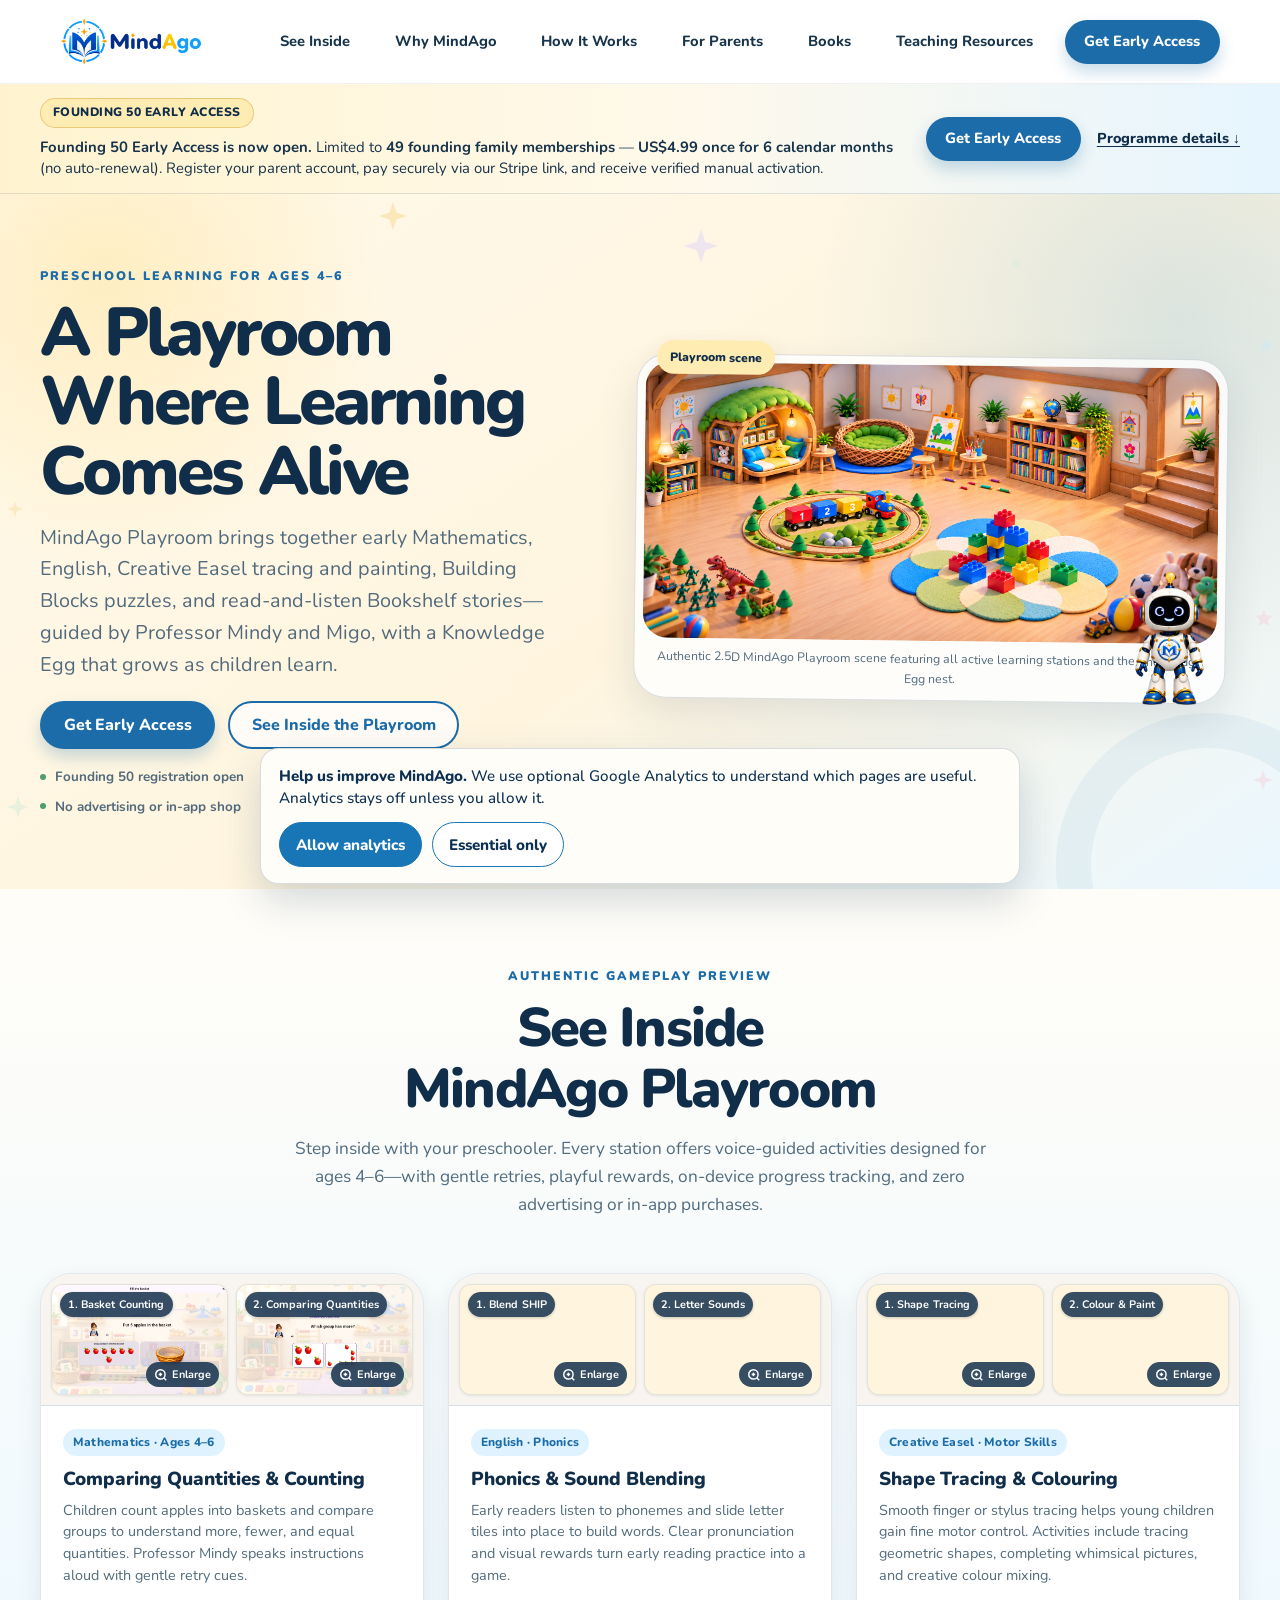
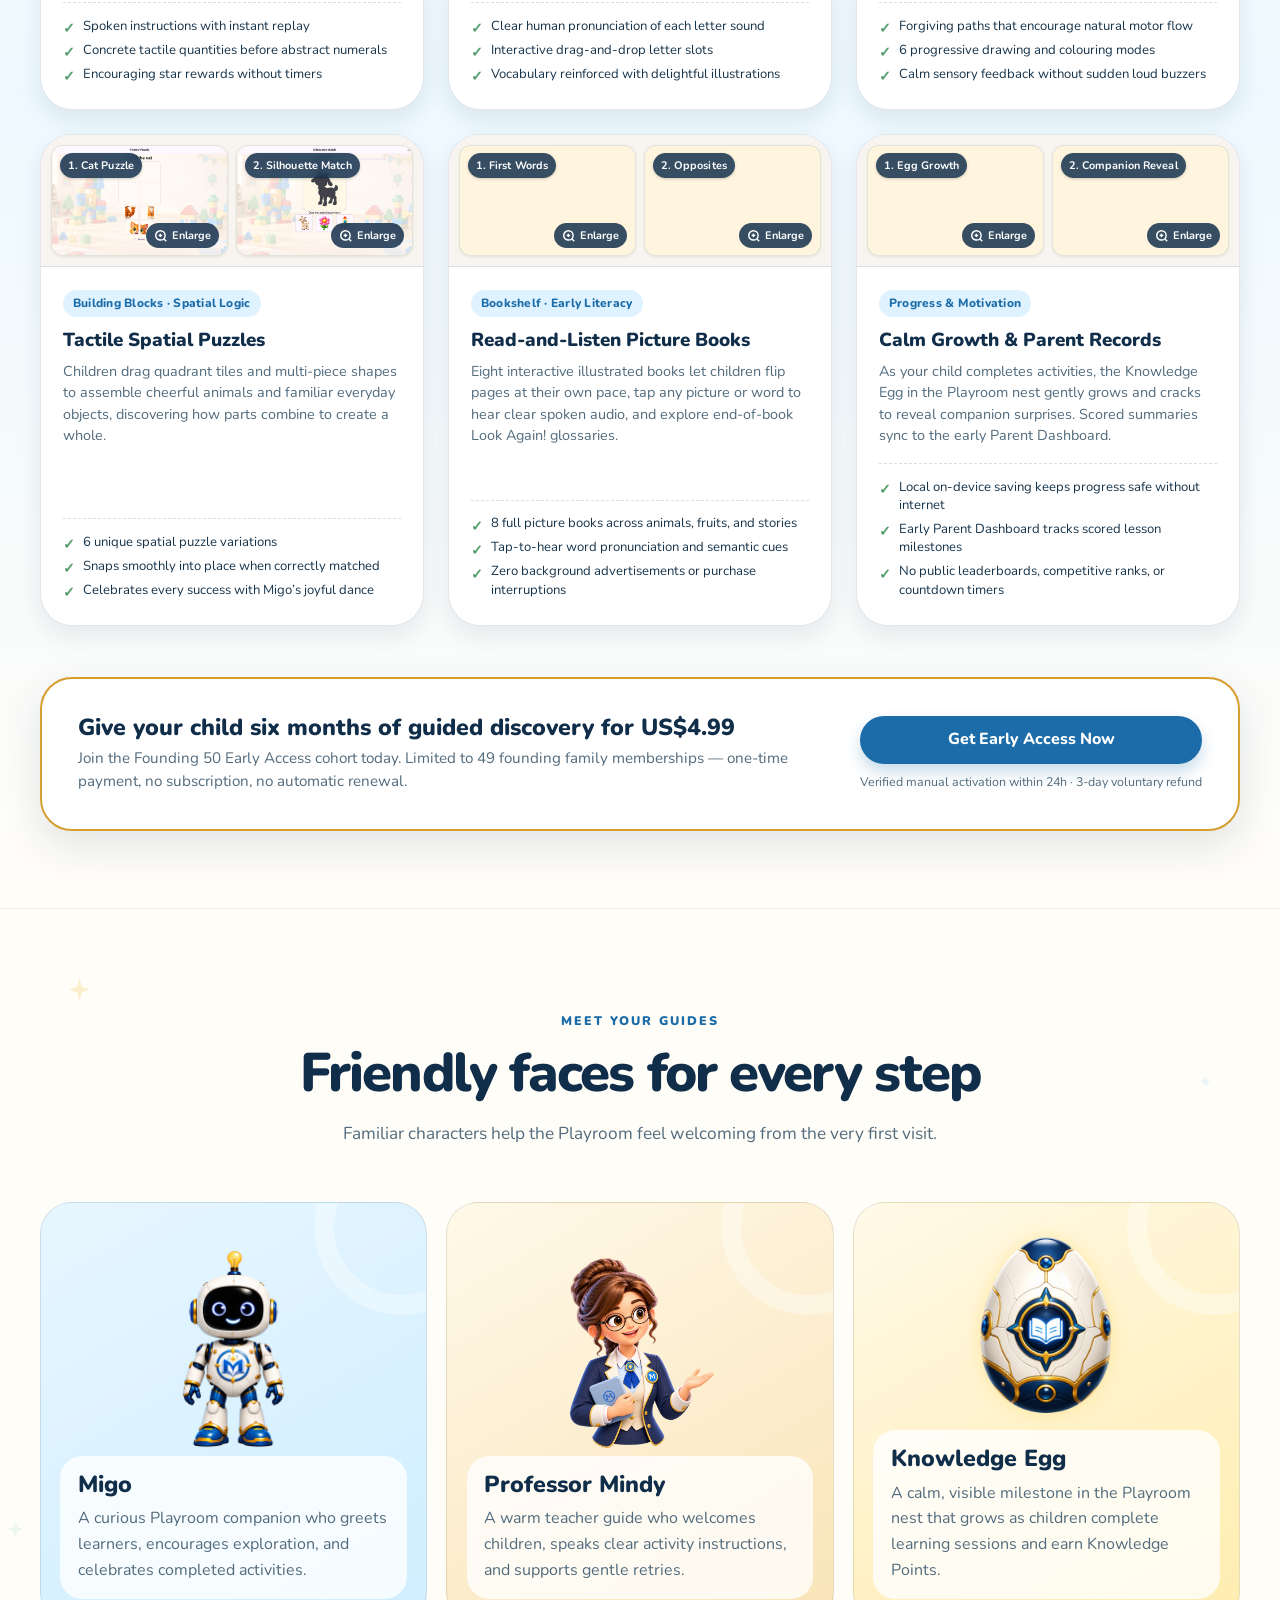
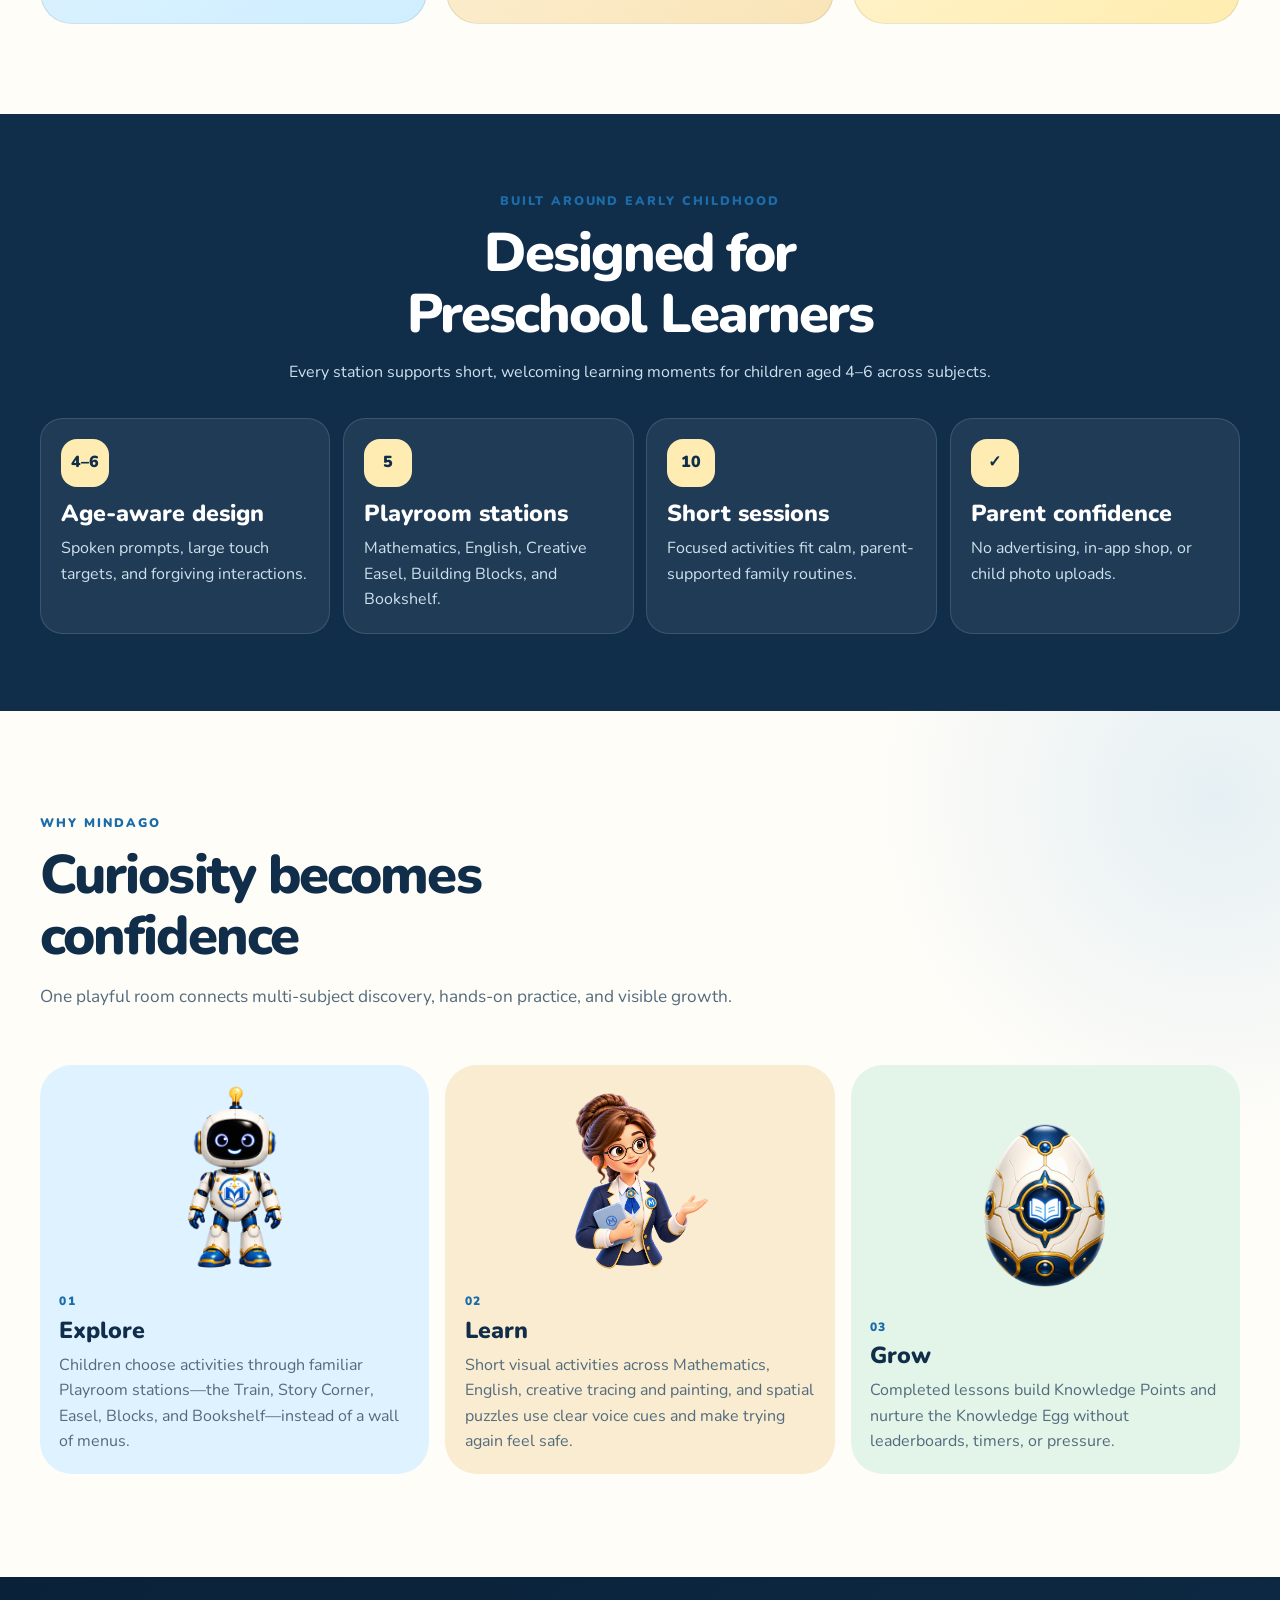
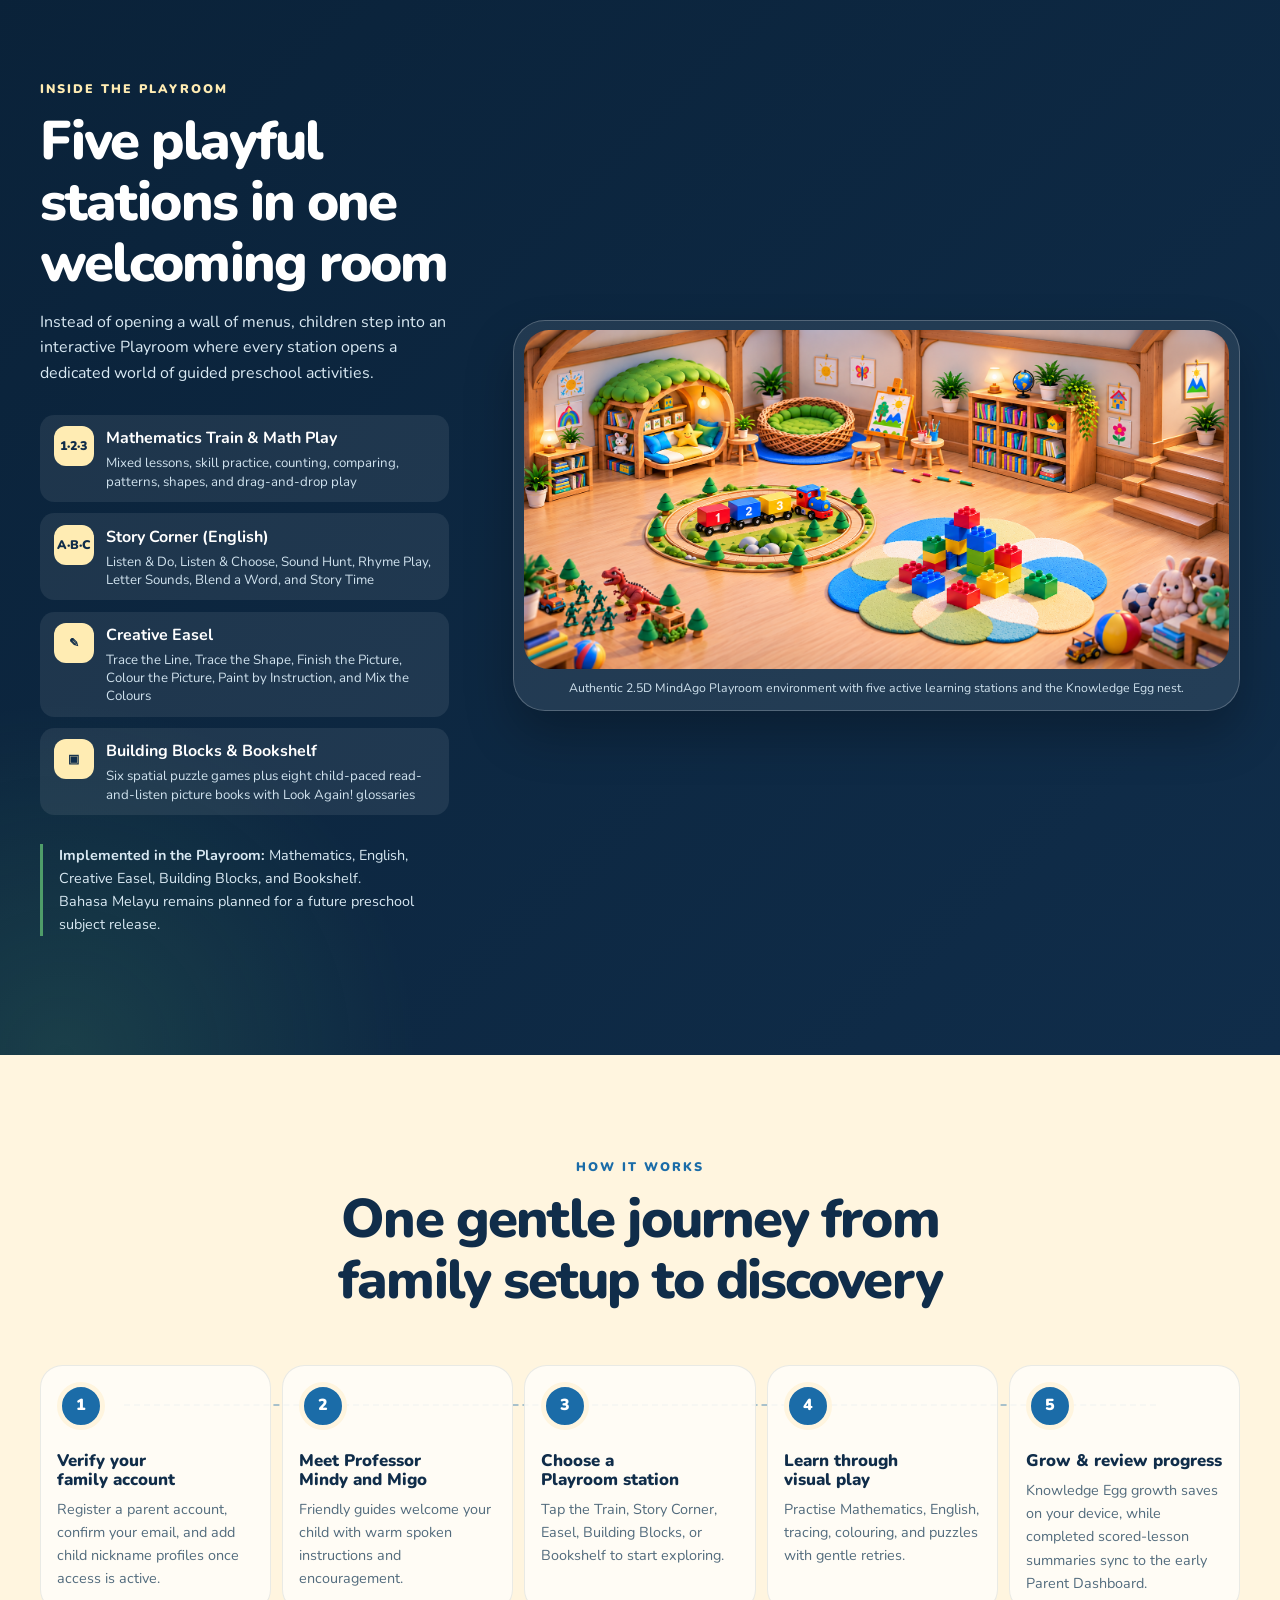
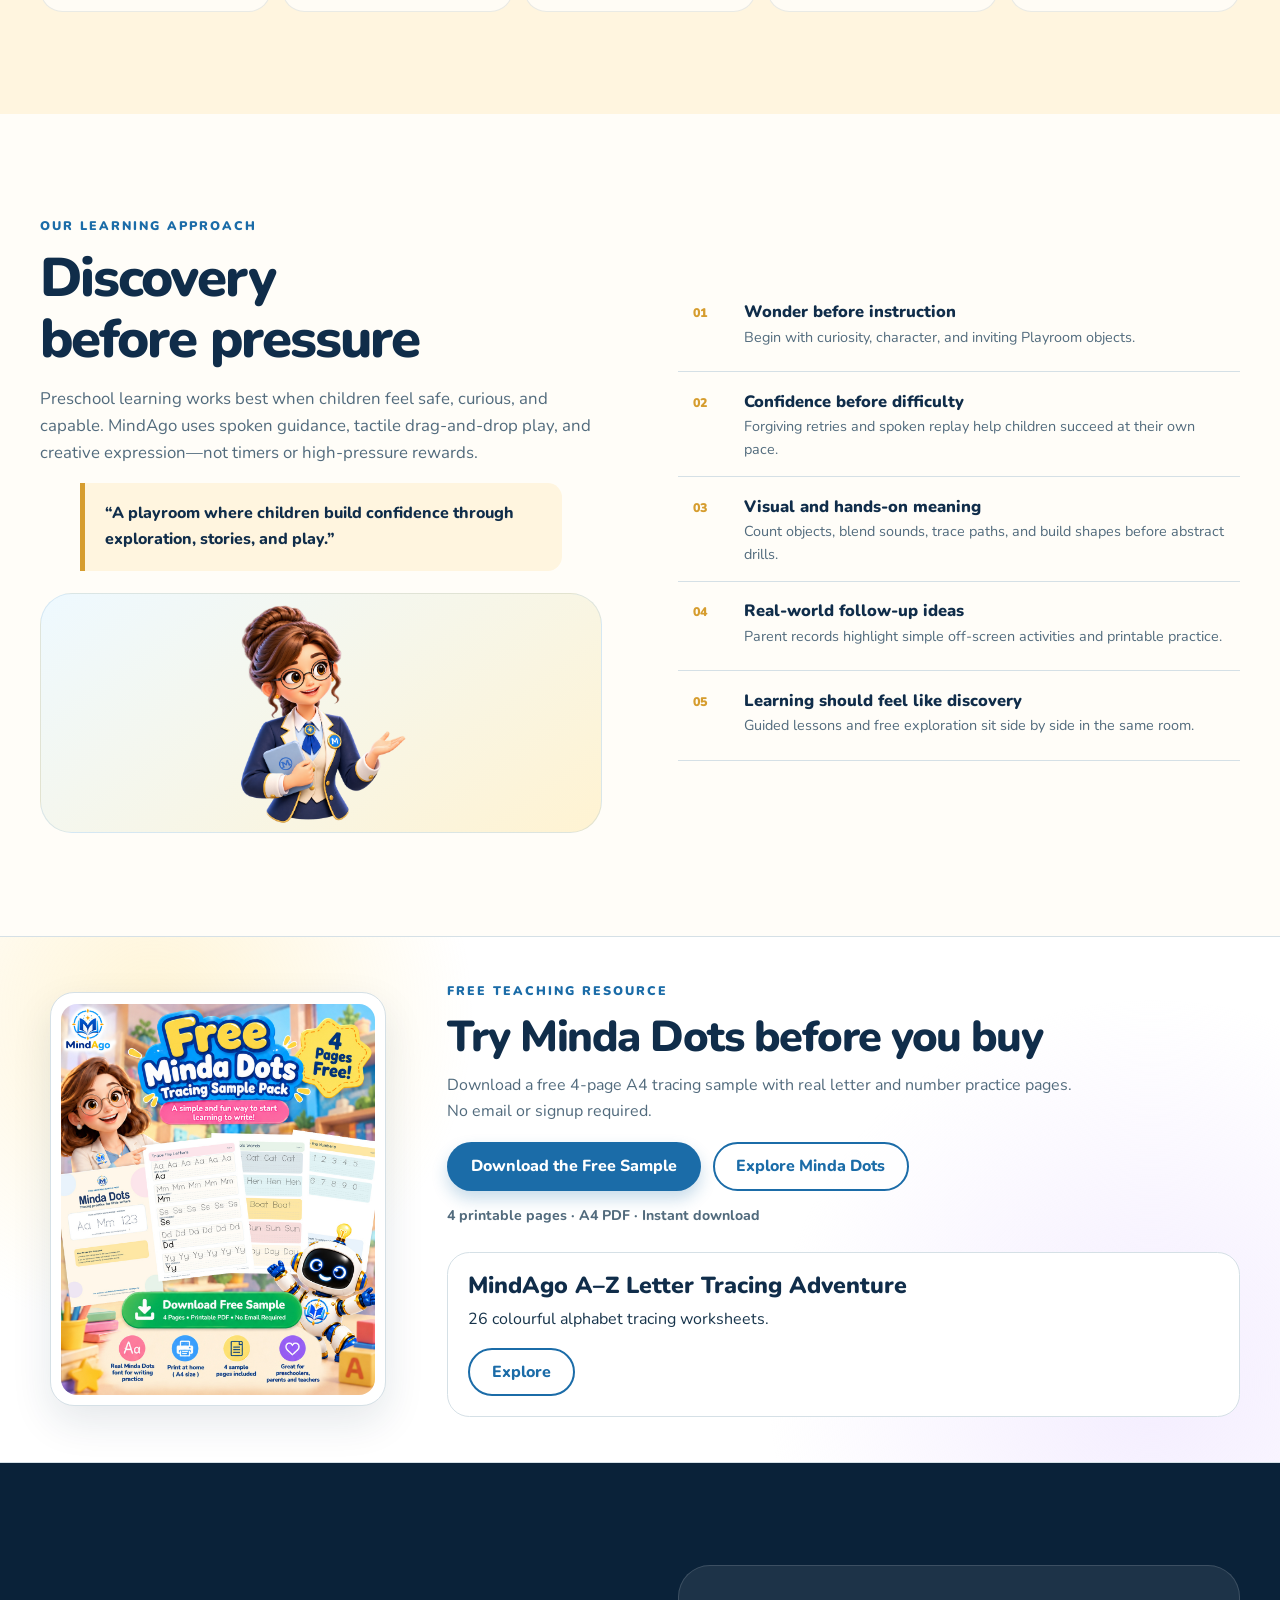
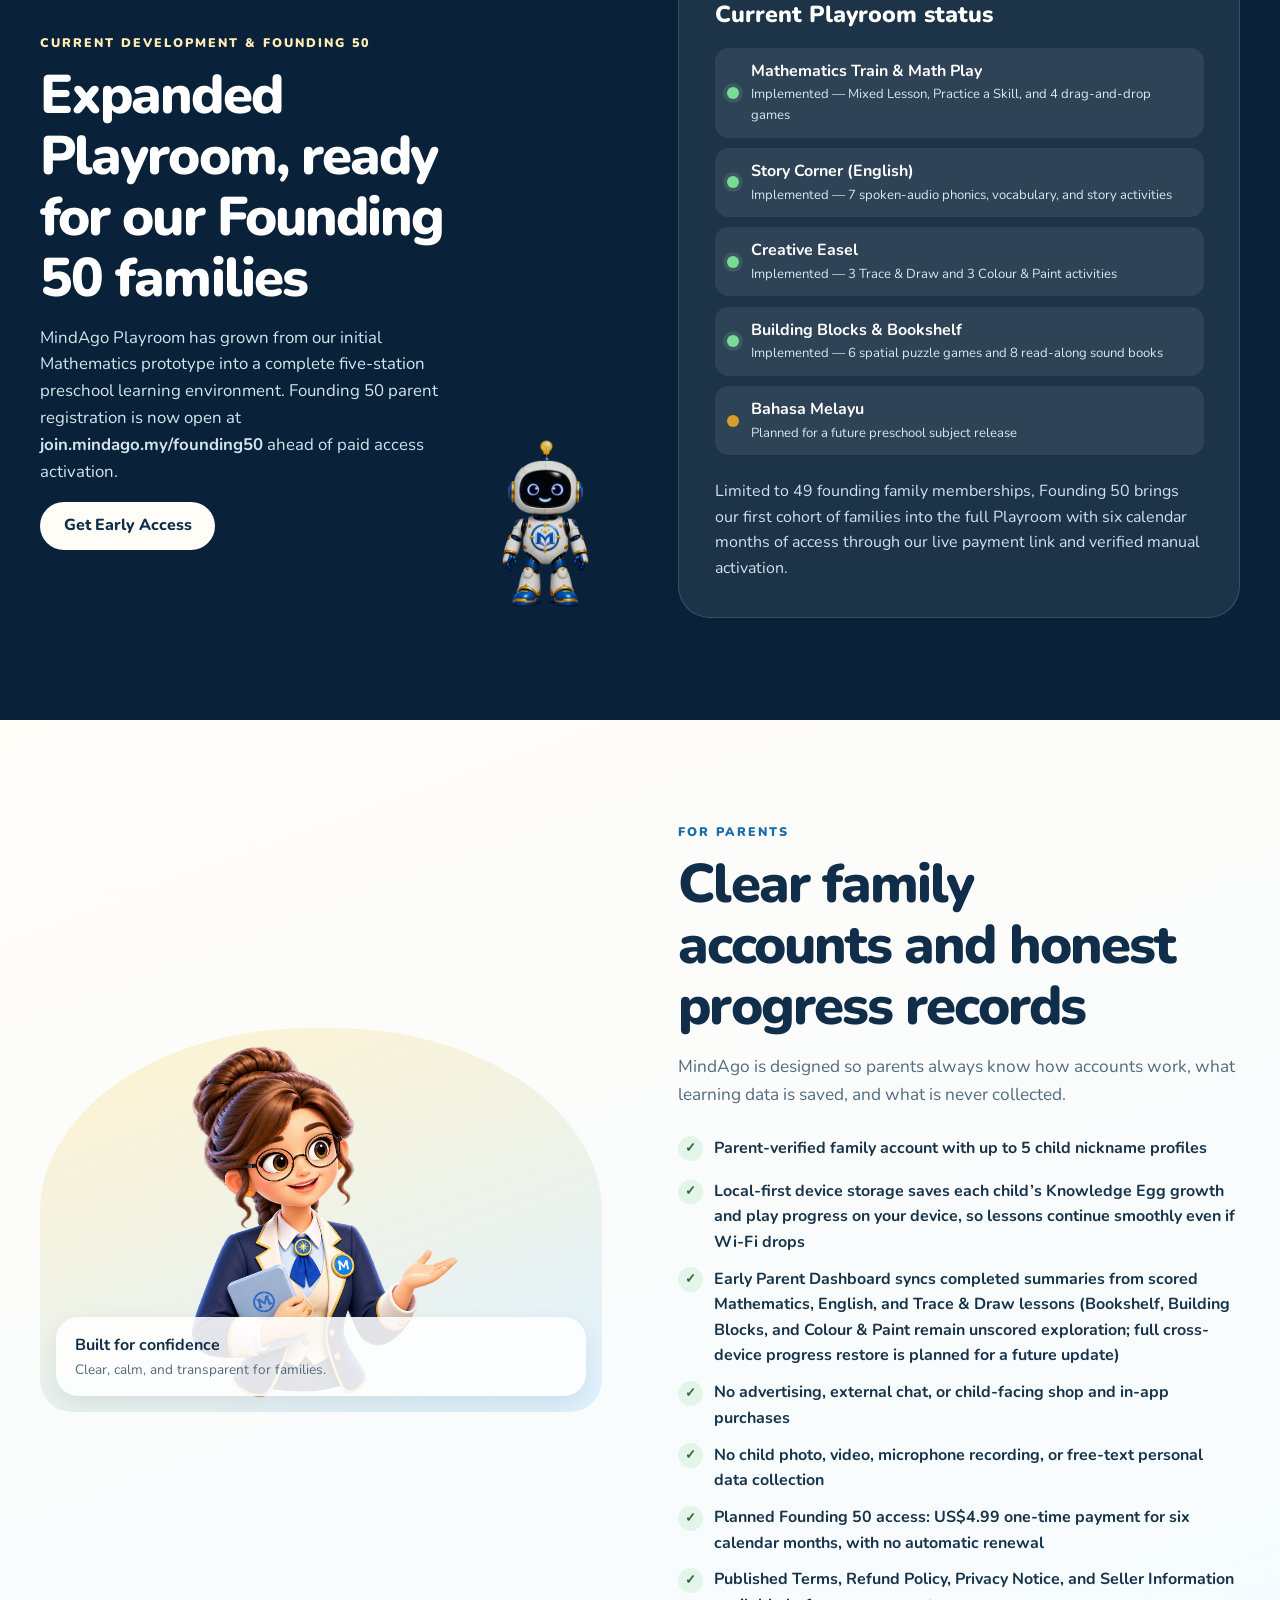
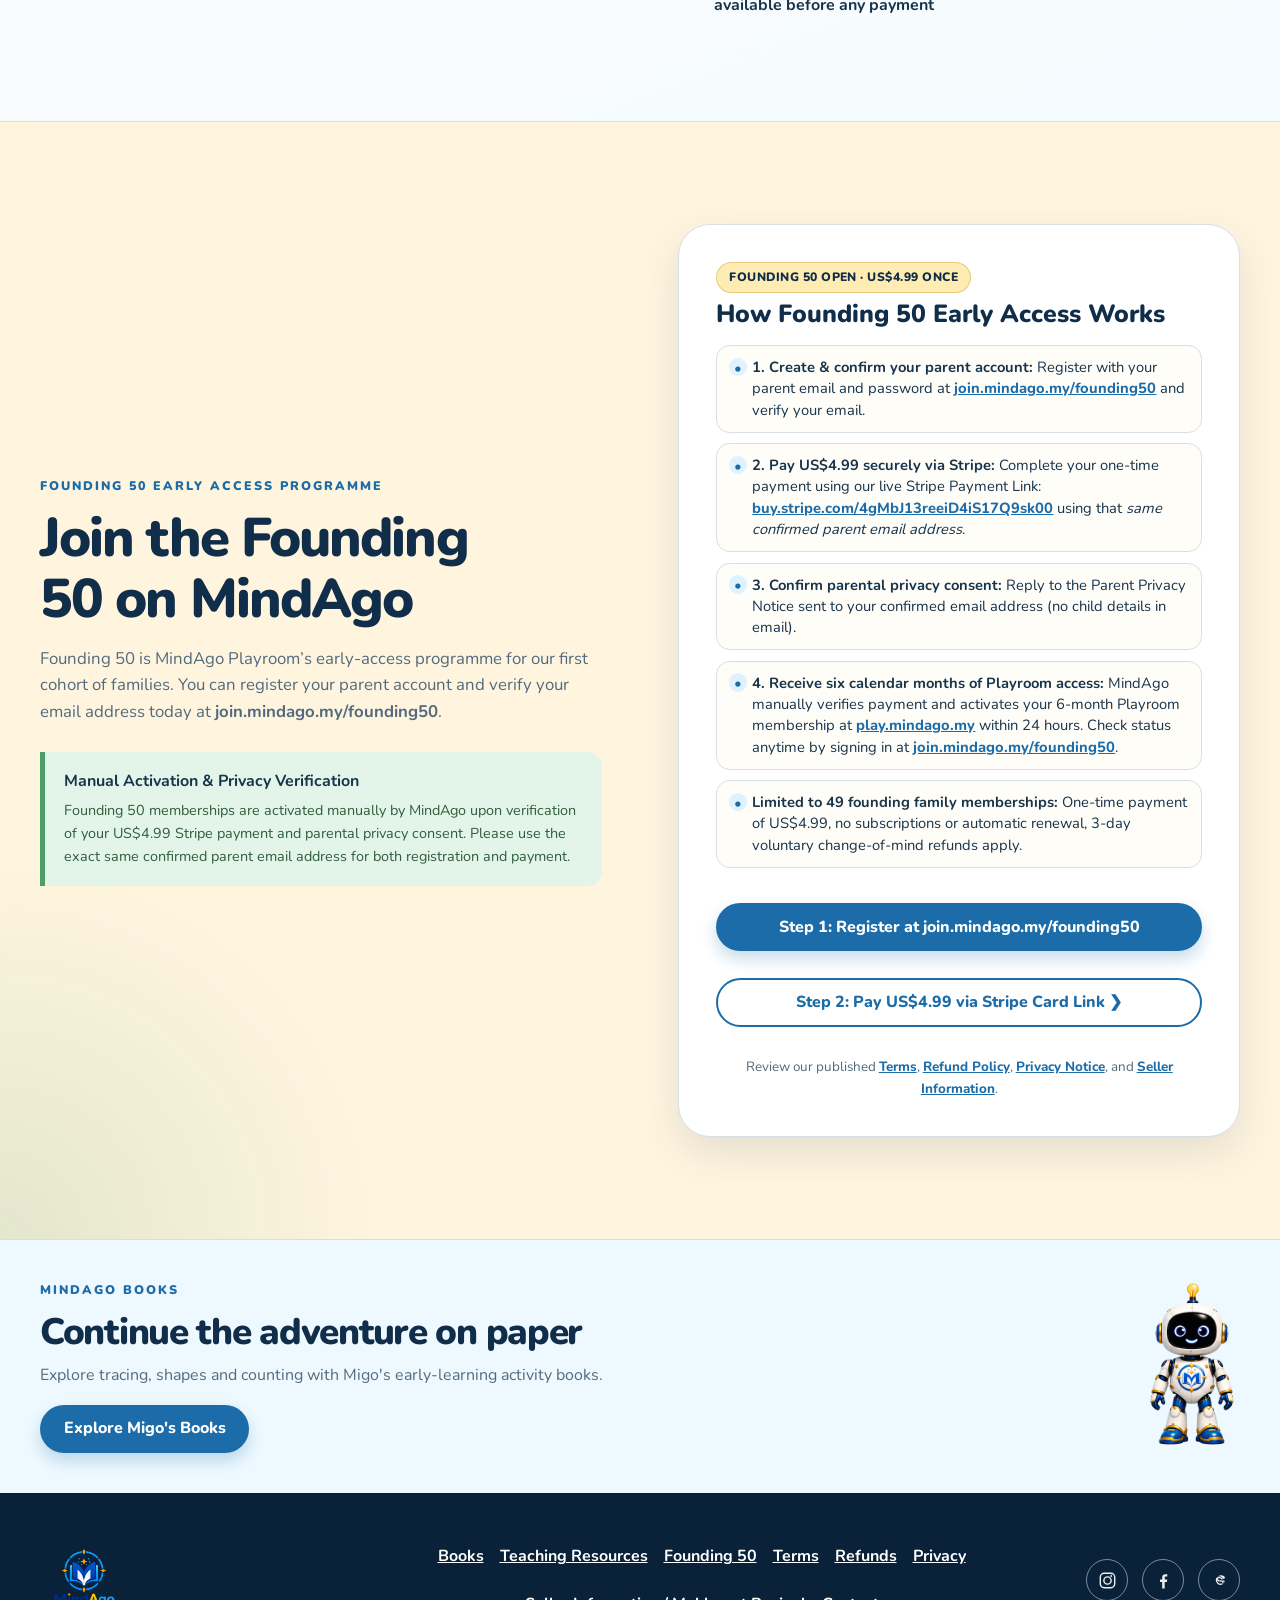
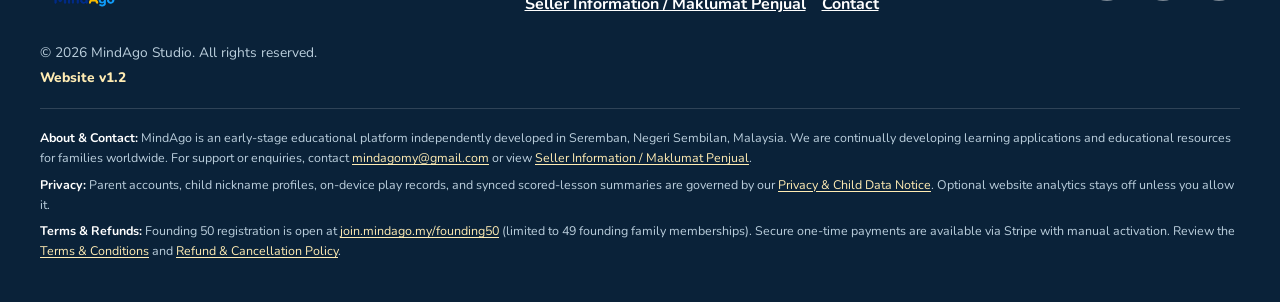
==== index.html @ 12440c2f "fix(hotfix): invalidate CSS/JS cache to 20261110b and replace playroom artwork with approved 2.5D sc" ====
<!doctype html>
<html lang="en">
  <head>
    <meta charset="utf-8">
    <meta name="viewport" content="width=device-width, initial-scale=1">
    <meta name="theme-color" content="#fff5df">
    <meta name="color-scheme" content="light">
    <meta name="robots" content="index, follow">
    <meta
      name="description"
      content="MindAgo Playroom is an interactive preschool learning environment for children aged 4–6 with Mathematics, English, Creative Easel activities, Building Blocks, Bookshelf picture books, Professor Mindy, and Migo. Founding 50 parent registration is now open."
    >

    <title>MindAgo Playroom | Preschool Mathematics, English &amp; Creative Learning Through Play</title>
    <link rel="canonical" href="https://mindago.my/">
    <link rel="icon" href="assets/branding/mindago_emblem.png?v=20260922c" type="image/png">
    <link rel="stylesheet" href="styles.css?v=20261110b">

    <meta property="og:type" content="website">
    <meta property="og:site_name" content="MindAgo">
    <meta property="og:locale" content="en_MY">
    <meta property="og:url" content="https://mindago.my/">
    <meta property="og:title" content="MindAgo Playroom | Preschool Mathematics, English &amp; Creative Learning">
    <meta
      property="og:description"
      content="A warm Playroom where children aged 4–6 explore Mathematics, English, creative tracing and painting, Building Blocks, and read-along picture books with Professor Mindy and Migo. Founding 50 registration is open."
    >
    <meta property="og:image" content="https://mindago.my/assets/screenshots/playroom_25d_revamped.png">
    <meta property="og:image:width" content="1810">
    <meta property="og:image:height" content="869">
    <meta property="og:image:alt" content="MindAgo 2.5D Playroom scene showing the Mathematics Train, Building Blocks rug, Creative Easel, Bookshelf, Treehouse reading nook, and Knowledge Egg nest">
    <meta name="twitter:card" content="summary_large_image">
    <meta name="twitter:title" content="MindAgo Playroom | Preschool Mathematics, English &amp; Creative Learning">
    <meta
      name="twitter:description"
      content="Interactive preschool learning for ages 4–6 across Mathematics, English, Creative Easel, Building Blocks, and Bookshelf. Founding 50 parent registration is open."
    >
    <meta name="twitter:image" content="https://mindago.my/assets/screenshots/playroom_25d_revamped.png">

    <script type="application/ld+json">
      {
        "@context": "https://schema.org",
        "@type": "SoftwareApplication",
        "name": "MindAgo Playroom",
        "url": "https://mindago.my/",
        "description": "An interactive, play-based preschool learning environment for children aged 4 to 6 featuring Mathematics, English, Creative Easel tracing and painting, Building Blocks spatial puzzles, and read-and-listen Bookshelf picture books.",
        "applicationCategory": "EducationalApplication",
        "applicationSubCategory": "Preschool Mathematics, English, and Creative Learning",
        "operatingSystem": "Android, Windows, Web",
        "softwareVersion": "Founding 50 Early Access",
        "inLanguage": "en",
        "isAccessibleForFree": false,
        "audience": {
          "@type": "EducationalAudience",
          "educationalRole": "student",
          "suggestedMinAge": 4,
          "suggestedMaxAge": 6
        },
        "publisher": {
          "@type": "Organization",
          "name": "MindAgo Studio",
          "url": "https://mindago.my/",
          "sameAs": [
            "https://www.instagram.com/mindago.my/",
            "https://www.facebook.com/122094181443495933",
            "https://www.threads.com/@mindago.my"
          ]
        }
      }
    </script>
    <script src="script.js?v=20261110b" defer></script>
    <script src="/analytics.js?v=20260928b" defer></script>
    <link rel="stylesheet" href="/typography.css?v=20260928a">
    <link rel="stylesheet" href="/header.css?v=20260928a">
    <link rel="stylesheet" href="/motion.css?v=20260928c">
    <script src="/motion.js?v=20260928c" defer></script>
  </head>

  <body>
    <a class="skip-link" href="#main-content">Skip to main content</a>

    <header class="site-header" data-site-header>
      <div class="site-header__inner">
        <a class="site-brand" href="/" aria-label="MindAgo home"><img src="/assets/branding/mindago_logo_horizontal.png" width="7926" height="2670" alt="MindAgo"></a>

        <button
          class="nav-toggle"
          type="button"
          aria-expanded="false"
          aria-controls="primary-navigation"
          data-nav-toggle
        >
          <span class="nav-toggle-label">Menu</span>
          <span class="nav-toggle-icon" aria-hidden="true"></span>
        </button>

        <nav class="site-nav" id="primary-navigation" aria-label="Primary navigation" data-navigation>
          <a href="#see-inside">See Inside</a>
          <a href="#why-mindago">Why MindAgo</a>
          <a href="#how-it-works">How It Works</a>
          <a href="#for-parents">For Parents</a>
          <a href="/books/">Books</a>
          <a href="/teaching-resources/">Teaching Resources</a>
          <a class="button button-primary button-small" href="https://join.mindago.my/founding50">Get Early Access</a>
        </nav>
      </div>
    </header>

    <main id="main-content">
      <section class="founding50-banner" aria-labelledby="founding50-banner-title">
        <div class="container founding50-banner-inner">
          <div class="founding50-banner-copy">
            <span class="founding50-badge">Founding 50 Early Access</span>
            <p id="founding50-banner-title">
              <strong>Founding 50 Early Access is now open.</strong>
              Limited to <strong>49 founding family memberships</strong> — <strong>US$4.99 once for 6 calendar months</strong> (no auto-renewal). Register your parent account, pay securely via our Stripe link, and receive verified manual activation.
            </p>
          </div>
          <div class="founding50-banner-actions">
            <a class="button button-primary button-small" href="https://join.mindago.my/founding50">Get Early Access</a>
            <a class="founding50-banner-link" href="#join-alpha">Programme details ↓</a>
          </div>
        </div>
      </section>

      <section class="hero" id="top" aria-labelledby="hero-title">
        <div class="container hero-grid">
          <div class="hero-copy" data-reveal>
            <p class="eyebrow">Preschool learning for ages 4–6</p>
            <h1 id="hero-title">A Playroom Where Learning Comes Alive</h1>
            <p class="hero-summary">
              MindAgo Playroom brings together early Mathematics, English, Creative Easel tracing and
              painting, Building Blocks puzzles, and read-and-listen Bookshelf stories—guided by
              Professor Mindy and Migo, with a Knowledge Egg that grows as children learn.
            </p>
            <div class="button-group" aria-label="Explore MindAgo">
              <a class="button button-primary" href="https://join.mindago.my/founding50">Get Early Access</a>
              <a class="button button-secondary" href="#see-inside">See Inside the Playroom</a>
            </div>
            <p class="hero-note">
              <span>Founding 50 registration open</span><span>5 interactive learning stations</span><span>No advertising or in-app shop</span>
            </p>
          </div>

          <div class="hero-art" data-reveal>
            <figure class="product-preview">
              <div class="preview-badge">Playroom scene</div>
              <img
                class="playroom-image hero-playroom-image"
                src="assets/screenshots/playroom_25d_revamped.png?v=20261110b"
                width="1810"
                height="869"
                alt="MindAgo 2.5D Playroom scene showing the Mathematics Train, Building Blocks rug, Creative Easel, Bookshelf, Treehouse reading nook, and Knowledge Egg nest"
                fetchpriority="high"
                decoding="async"
              >
              <figcaption>Authentic 2.5D MindAgo Playroom scene featuring all active learning stations and the Knowledge Egg nest.</figcaption>
            </figure>
            <img
              class="hero-migo floating-migo"
              src="assets/characters/migo_default_1024.png?v=20260922c"
              width="941"
              height="1672"
              alt=""
              aria-hidden="true"
              decoding="async"
            >
          </div>
        </div>
      </section>

            <section class="section gameplay-showcase-section" id="see-inside" aria-labelledby="see-inside-title">
        <div class="container">
          <div class="section-heading centered-heading" data-reveal>
            <p class="eyebrow">Authentic gameplay preview</p>
            <h2 id="see-inside-title">See Inside MindAgo Playroom</h2>
            <p class="section-summary">
              Step inside with your preschooler. Every station offers voice-guided activities designed for ages 4–6—with gentle retries, playful rewards, on-device progress tracking, and zero advertising or in-app purchases.
            </p>
          </div>

          <div class="gameplay-carousel-wrapper" data-reveal>
            <div class="gameplay-carousel-controls" aria-label="Gallery controls">
              <button type="button" class="carousel-btn carousel-btn-prev" aria-label="Previous activity" data-carousel-prev>
                <svg width="20" height="20" viewBox="0 0 24 24" fill="none" stroke="currentColor" stroke-width="2.5" stroke-linecap="round" stroke-linejoin="round" aria-hidden="true"><polyline points="15 18 9 12 15 6"></polyline></svg>
              </button>
              <nav class="carousel-indicators" aria-label="Activity slides pagination" data-carousel-dots>
                <button type="button" aria-current="true" aria-label="Go to slide 1: Mathematics" class="carousel-dot is-active" data-slide-index="0"></button>
                <button type="button" aria-current="false" aria-label="Go to slide 2: English" class="carousel-dot" data-slide-index="1"></button>
                <button type="button" aria-current="false" aria-label="Go to slide 3: Creative Easel" class="carousel-dot" data-slide-index="2"></button>
                <button type="button" aria-current="false" aria-label="Go to slide 4: Building Blocks" class="carousel-dot" data-slide-index="3"></button>
                <button type="button" aria-current="false" aria-label="Go to slide 5: Bookshelf" class="carousel-dot" data-slide-index="4"></button>
                <button type="button" aria-current="false" aria-label="Go to slide 6: Knowledge Egg" class="carousel-dot" data-slide-index="5"></button>
              </nav>
              <button type="button" class="carousel-btn carousel-btn-next" aria-label="Next activity" data-carousel-next>
                <svg width="20" height="20" viewBox="0 0 24 24" fill="none" stroke="currentColor" stroke-width="2.5" stroke-linecap="round" stroke-linejoin="round" aria-hidden="true"><polyline points="9 18 15 12 9 6"></polyline></svg>
              </button>
            </div>

            <div class="gameplay-grid" data-carousel-track tabindex="0" aria-label="MindAgo Playroom activities gallery">
              <!-- Item 1: Mathematics -->
              <article class="gameplay-card" data-slide="0">
                <div class="gameplay-card-media gameplay-dual-media" data-dual-preview>
                  <div class="gameplay-dual-switcher" role="tablist" aria-label="Mathematics activity previews">
                    <button type="button" class="gameplay-dual-tab is-active" role="tab" aria-selected="true" aria-controls="math-preview-1" id="math-tab-1" data-preview-target="0" tabindex="0">
                      <span class="gameplay-dual-tab-dot" aria-hidden="true"></span>
                      Sample 1: Basket Counting
                    </button>
                    <button type="button" class="gameplay-dual-tab" role="tab" aria-selected="false" aria-controls="math-preview-2" id="math-tab-2" data-preview-target="1" tabindex="-1">
                      <span class="gameplay-dual-tab-dot" aria-hidden="true"></span>
                      Sample 2: Comparing
                    </button>
                  </div>
                  <div class="gameplay-dual-frames">
                    <div class="gameplay-preview-frame is-active" role="tabpanel" id="math-preview-1" aria-labelledby="math-tab-1" data-preview-index="0">
                      <button type="button" class="gameplay-zoom-btn" aria-label="Enlarge Mathematics Basket Counting screenshot" data-zoom-src="assets/screenshots/playroom_math_basket.png" data-zoom-title="Mathematics · Put 5 Apples in the Basket" data-zoom-benefit="Children develop concrete one-to-one correspondence and counting skills by dragging realistic apples into a woven basket with voice guidance and real-time validation.">
                        <img
                          src="assets/screenshots/playroom_math_basket.png"
                          alt="MindAgo Fill the Basket mathematics activity asking to put 5 apples in the basket with Professor Mindy"
                          width="1280"
                          height="800"
                          loading="lazy"
                          decoding="async"
                        >
                        <span class="gameplay-preview-pill" aria-hidden="true">1. Basket Counting</span>
                        <span class="gameplay-zoom-hint" aria-hidden="true">
                          <svg width="14" height="14" viewBox="0 0 24 24" fill="none" stroke="currentColor" stroke-width="2.5" aria-hidden="true"><circle cx="11" cy="11" r="8"></circle><line x1="21" y1="21" x2="16.65" y2="16.65"></line><line x1="11" y1="8" x2="11" y2="14"></line><line x1="8" y1="11" x2="14" y2="11"></line></svg>
                          Enlarge
                        </span>
                      </button>
                    </div>
                    <div class="gameplay-preview-frame" role="tabpanel" id="math-preview-2" aria-labelledby="math-tab-2" data-preview-index="1">
                      <button type="button" class="gameplay-zoom-btn" aria-label="Enlarge Mathematics Comparing Quantities screenshot" data-zoom-src="assets/screenshots/playroom_math_compare.png" data-zoom-title="Mathematics · Comparing Quantities" data-zoom-benefit="Children build early number sense by visually comparing concrete objects (such as apples and train cargo) with clear spoken prompts and zero timer stress.">
                        <img
                          src="assets/screenshots/playroom_math_compare.png"
                          alt="MindAgo Mathematics Comparing Quantities activity showing apple group comparison and Professor Mindy guidance"
                          width="1280"
                          height="800"
                          loading="lazy"
                          decoding="async"
                        >
                        <span class="gameplay-preview-pill" aria-hidden="true">2. Comparing Quantities</span>
                        <span class="gameplay-zoom-hint" aria-hidden="true">
                          <svg width="14" height="14" viewBox="0 0 24 24" fill="none" stroke="currentColor" stroke-width="2.5" aria-hidden="true"><circle cx="11" cy="11" r="8"></circle><line x1="21" y1="21" x2="16.65" y2="16.65"></line><line x1="11" y1="8" x2="11" y2="14"></line><line x1="8" y1="11" x2="14" y2="11"></line></svg>
                          Enlarge
                        </span>
                      </button>
                    </div>
                  </div>
                </div>
                <div class="gameplay-card-content">
                  <div class="gameplay-card-tag">Mathematics · Ages 4–6</div>
                  <h3 class="gameplay-card-title">Comparing Quantities &amp; Counting</h3>
                  <p class="gameplay-card-desc">Children count apples into baskets and compare groups to understand more, fewer, and equal quantities. Professor Mindy speaks instructions aloud with gentle retry cues.</p>
                  <ul class="gameplay-card-features">
                    <li>Spoken instructions with instant replay</li>
                    <li>Concrete tactile quantities before abstract numerals</li>
                    <li>Encouraging star rewards without timers</li>
                  </ul>
                </div>
              </article>

              <!-- Item 2: English Phonics -->
              <article class="gameplay-card" data-slide="1">
                <div class="gameplay-card-media gameplay-dual-media" data-dual-preview>
                  <div class="gameplay-dual-switcher" role="tablist" aria-label="English Phonics activity previews">
                    <button type="button" class="gameplay-dual-tab is-active" role="tab" aria-selected="true" aria-controls="english-preview-1" id="english-tab-1" data-preview-target="0" tabindex="0">
                      <span class="gameplay-dual-tab-dot" aria-hidden="true"></span>
                      Sample 1: Blend SHIP
                    </button>
                    <button type="button" class="gameplay-dual-tab" role="tab" aria-selected="false" aria-controls="english-preview-2" id="english-tab-2" data-preview-target="1" tabindex="-1">
                      <span class="gameplay-dual-tab-dot" aria-hidden="true"></span>
                      Sample 2: Letter Sounds
                    </button>
                  </div>
                  <div class="gameplay-dual-frames">
                    <div class="gameplay-preview-frame is-active" role="tabpanel" id="english-preview-1" aria-labelledby="english-tab-1" data-preview-index="0">
                      <button type="button" class="gameplay-zoom-btn" aria-label="Enlarge English Blend a Word SHIP screenshot" data-zoom-src="assets/screenshots/playroom_english_ship.png" data-zoom-title="Story Corner · Blend a Word (SHIP)" data-zoom-benefit="Preschoolers connect digraphs and individual letter sounds (SH, I, P) to form complete words, supported by voice narration and picture clues for confident early reading.">
                        <img
                          src="assets/screenshots/playroom_english_ship.png"
                          alt="MindAgo English Blend a Word activity showing a colorful ship illustration, letter tiles I, SH, P, and Professor Mindy"
                          width="1280"
                          height="800"
                          loading="lazy"
                          decoding="async"
                        >
                        <span class="gameplay-preview-pill" aria-hidden="true">1. Blend SHIP</span>
                        <span class="gameplay-zoom-hint" aria-hidden="true">
                          <svg width="14" height="14" viewBox="0 0 24 24" fill="none" stroke="currentColor" stroke-width="2.5" aria-hidden="true"><circle cx="11" cy="11" r="8"></circle><line x1="21" y1="21" x2="16.65" y2="16.65"></line><line x1="11" y1="8" x2="11" y2="14"></line><line x1="8" y1="11" x2="14" y2="11"></line></svg>
                          Enlarge
                        </span>
                      </button>
                    </div>
                    <div class="gameplay-preview-frame" role="tabpanel" id="english-preview-2" aria-labelledby="english-tab-2" data-preview-index="1">
                      <button type="button" class="gameplay-zoom-btn" aria-label="Enlarge English Letter Sounds screenshot" data-zoom-src="assets/screenshots/playroom_english_phonics.png" data-zoom-title="Story Corner · Which Letter Makes This Sound?" data-zoom-benefit="Children develop auditory phonemic awareness by hearing spoken letter sounds and identifying the matching grapheme card without pressure.">
                        <img
                          src="assets/screenshots/playroom_english_phonics.png"
                          alt="MindAgo English Letter Sounds activity showing phonics listening question with letter choice cards and Professor Mindy"
                          width="1280"
                          height="800"
                          loading="lazy"
                          decoding="async"
                        >
                        <span class="gameplay-preview-pill" aria-hidden="true">2. Letter Sounds</span>
                        <span class="gameplay-zoom-hint" aria-hidden="true">
                          <svg width="14" height="14" viewBox="0 0 24 24" fill="none" stroke="currentColor" stroke-width="2.5" aria-hidden="true"><circle cx="11" cy="11" r="8"></circle><line x1="21" y1="21" x2="16.65" y2="16.65"></line><line x1="11" y1="8" x2="11" y2="14"></line><line x1="8" y1="11" x2="14" y2="11"></line></svg>
                          Enlarge
                        </span>
                      </button>
                    </div>
                  </div>
                </div>
                <div class="gameplay-card-content">
                  <div class="gameplay-card-tag">English · Phonics</div>
                  <h3 class="gameplay-card-title">Phonics &amp; Sound Blending</h3>
                  <p class="gameplay-card-desc">Early readers listen to phonemes and slide letter tiles into place to build words. Clear pronunciation and visual rewards turn early reading practice into a game.</p>
                  <ul class="gameplay-card-features">
                    <li>Clear human pronunciation of each letter sound</li>
                    <li>Interactive drag-and-drop letter slots</li>
                    <li>Vocabulary reinforced with delightful illustrations</li>
                  </ul>
                </div>
              </article>

              <!-- Item 3: Creative Easel -->
              <article class="gameplay-card" data-slide="2">
                <div class="gameplay-card-media gameplay-dual-media" data-dual-preview>
                  <div class="gameplay-dual-switcher" role="tablist" aria-label="Creative Easel activity previews">
                    <button type="button" class="gameplay-dual-tab is-active" role="tab" aria-selected="true" aria-controls="easel-preview-1" id="easel-tab-1" data-preview-target="0" tabindex="0">
                      <span class="gameplay-dual-tab-dot" aria-hidden="true"></span>
                      Sample 1: Shape Tracing
                    </button>
                    <button type="button" class="gameplay-dual-tab" role="tab" aria-selected="false" aria-controls="easel-preview-2" id="easel-tab-2" data-preview-target="1" tabindex="-1">
                      <span class="gameplay-dual-tab-dot" aria-hidden="true"></span>
                      Sample 2: Colour &amp; Paint
                    </button>
                  </div>
                  <div class="gameplay-dual-frames">
                    <div class="gameplay-preview-frame is-active" role="tabpanel" id="easel-preview-1" aria-labelledby="easel-tab-1" data-preview-index="0">
                      <button type="button" class="gameplay-zoom-btn" aria-label="Enlarge Creative Easel Shape Tracing screenshot" data-zoom-src="assets/screenshots/playroom_easel_trace.png" data-zoom-title="Creative Easel · Shape Tracing" data-zoom-benefit="Gentle tracing paths with glowing guide points train pencil grip, hand-eye coordination, and pre-writing confidence on touchscreens.">
                        <img
                          src="assets/screenshots/playroom_easel_trace.png"
                          alt="MindAgo Creative Easel Trace the Shape activity showing circle tracing canvas and glowing guide"
                          width="1280"
                          height="800"
                          loading="lazy"
                          decoding="async"
                        >
                        <span class="gameplay-preview-pill" aria-hidden="true">1. Shape Tracing</span>
                        <span class="gameplay-zoom-hint" aria-hidden="true">
                          <svg width="14" height="14" viewBox="0 0 24 24" fill="none" stroke="currentColor" stroke-width="2.5" aria-hidden="true"><circle cx="11" cy="11" r="8"></circle><line x1="21" y1="21" x2="16.65" y2="16.65"></line><line x1="11" y1="8" x2="11" y2="14"></line><line x1="8" y1="11" x2="14" y2="11"></line></svg>
                          Enlarge
                        </span>
                      </button>
                    </div>
                    <div class="gameplay-preview-frame" role="tabpanel" id="easel-preview-2" aria-labelledby="easel-tab-2" data-preview-index="1">
                      <button type="button" class="gameplay-zoom-btn" aria-label="Enlarge Creative Easel Colour and Paint screenshot" data-zoom-src="assets/screenshots/playroom_easel_paint.png" data-zoom-title="Creative Easel · Colour &amp; Paint (Sailboat)" data-zoom-benefit="Open-ended digital colouring with tactile palettes and custom brush widths encourages creative expression, focus, and visual aesthetics.">
                        <img
                          src="assets/screenshots/playroom_easel_paint.png"
                          alt="MindAgo Creative Easel Colour &amp; Paint activity showing partially coloured sailboat with active paint palette and brush tools"
                          width="1280"
                          height="800"
                          loading="lazy"
                          decoding="async"
                        >
                        <span class="gameplay-preview-pill" aria-hidden="true">2. Colour &amp; Paint</span>
                        <span class="gameplay-zoom-hint" aria-hidden="true">
                          <svg width="14" height="14" viewBox="0 0 24 24" fill="none" stroke="currentColor" stroke-width="2.5" aria-hidden="true"><circle cx="11" cy="11" r="8"></circle><line x1="21" y1="21" x2="16.65" y2="16.65"></line><line x1="11" y1="8" x2="11" y2="14"></line><line x1="8" y1="11" x2="14" y2="11"></line></svg>
                          Enlarge
                        </span>
                      </button>
                    </div>
                  </div>
                </div>
                <div class="gameplay-card-content">
                  <div class="gameplay-card-tag">Creative Easel · Motor Skills</div>
                  <h3 class="gameplay-card-title">Shape Tracing &amp; Colouring</h3>
                  <p class="gameplay-card-desc">Smooth finger or stylus tracing helps young children gain fine motor control. Activities include tracing geometric shapes, completing whimsical pictures, and creative colour mixing.</p>
                  <ul class="gameplay-card-features">
                    <li>Forgiving paths that encourage natural motor flow</li>
                    <li>6 progressive drawing and colouring modes</li>
                    <li>Calm sensory feedback without sudden loud buzzers</li>
                  </ul>
                </div>
              </article>

              <!-- Item 4: Building Blocks -->
              <article class="gameplay-card" data-slide="3">
                <div class="gameplay-card-media gameplay-dual-media" data-dual-preview>
                  <div class="gameplay-dual-switcher" role="tablist" aria-label="Building Blocks activity previews">
                    <button type="button" class="gameplay-dual-tab is-active" role="tab" aria-selected="true" aria-controls="blocks-preview-1" id="blocks-tab-1" data-preview-target="0" tabindex="0">
                      <span class="gameplay-dual-tab-dot" aria-hidden="true"></span>
                      Sample 1: Cat Puzzle
                    </button>
                    <button type="button" class="gameplay-dual-tab" role="tab" aria-selected="false" aria-controls="blocks-preview-2" id="blocks-tab-2" data-preview-target="1" tabindex="-1">
                      <span class="gameplay-dual-tab-dot" aria-hidden="true"></span>
                      Sample 2: Silhouette Match
                    </button>
                  </div>
                  <div class="gameplay-dual-frames">
                    <div class="gameplay-preview-frame is-active" role="tabpanel" id="blocks-preview-1" aria-labelledby="blocks-tab-1" data-preview-index="0">
                      <button type="button" class="gameplay-zoom-btn" aria-label="Enlarge Building Blocks Picture Puzzle Cat screenshot" data-zoom-src="assets/screenshots/playroom_blocks_picture.png" data-zoom-title="Building Blocks · Picture Puzzle (Cat)" data-zoom-benefit="Spatial piece-fitting exercises develop shape orientation, spatial reasoning, and persistent problem solving in a warm playroom atmosphere.">
                        <img
                          src="assets/screenshots/playroom_blocks_picture.png"
                          alt="MindAgo Building Blocks Picture Puzzle activity showing cat puzzle pieces and block castle"
                          width="1280"
                          height="800"
                          loading="lazy"
                          decoding="async"
                        >
                        <span class="gameplay-preview-pill" aria-hidden="true">1. Cat Puzzle</span>
                        <span class="gameplay-zoom-hint" aria-hidden="true">
                          <svg width="14" height="14" viewBox="0 0 24 24" fill="none" stroke="currentColor" stroke-width="2.5" aria-hidden="true"><circle cx="11" cy="11" r="8"></circle><line x1="21" y1="21" x2="16.65" y2="16.65"></line><line x1="11" y1="8" x2="11" y2="14"></line><line x1="8" y1="11" x2="14" y2="11"></line></svg>
                          Enlarge
                        </span>
                      </button>
                    </div>
                    <div class="gameplay-preview-frame" role="tabpanel" id="blocks-preview-2" aria-labelledby="blocks-tab-2" data-preview-index="1">
                      <button type="button" class="gameplay-zoom-btn" aria-label="Enlarge Building Blocks Silhouette Match screenshot" data-zoom-src="assets/screenshots/playroom_blocks_spatial.png" data-zoom-title="Building Blocks · Silhouette Match" data-zoom-benefit="Shape discrimination challenges train children to recognize contours, outlines, and geometric silhouettes through tactile drag-and-drop matching.">
                        <img
                          src="assets/screenshots/playroom_blocks_spatial.png"
                          alt="MindAgo Building Blocks Silhouette Match activity showing animal shadow silhouette and draggable picture cards"
                          width="1280"
                          height="800"
                          loading="lazy"
                          decoding="async"
                        >
                        <span class="gameplay-preview-pill" aria-hidden="true">2. Silhouette Match</span>
                        <span class="gameplay-zoom-hint" aria-hidden="true">
                          <svg width="14" height="14" viewBox="0 0 24 24" fill="none" stroke="currentColor" stroke-width="2.5" aria-hidden="true"><circle cx="11" cy="11" r="8"></circle><line x1="21" y1="21" x2="16.65" y2="16.65"></line><line x1="11" y1="8" x2="11" y2="14"></line><line x1="8" y1="11" x2="14" y2="11"></line></svg>
                          Enlarge
                        </span>
                      </button>
                    </div>
                  </div>
                </div>
                <div class="gameplay-card-content">
                  <div class="gameplay-card-tag">Building Blocks · Spatial Logic</div>
                  <h3 class="gameplay-card-title">Tactile Spatial Puzzles</h3>
                  <p class="gameplay-card-desc">Children drag quadrant tiles and multi-piece shapes to assemble cheerful animals and familiar everyday objects, discovering how parts combine to create a whole.</p>
                  <ul class="gameplay-card-features">
                    <li>6 unique spatial puzzle variations</li>
                    <li>Snaps smoothly into place when correctly matched</li>
                    <li>Celebrates every success with Migo’s joyful dance</li>
                  </ul>
                </div>
              </article>

              <!-- Item 5: Bookshelf -->
              <article class="gameplay-card" data-slide="4">
                <div class="gameplay-card-media gameplay-dual-media" data-dual-preview>
                  <div class="gameplay-dual-switcher" role="tablist" aria-label="Bookshelf activity previews">
                    <button type="button" class="gameplay-dual-tab is-active" role="tab" aria-selected="true" aria-controls="bookshelf-preview-1" id="bookshelf-tab-1" data-preview-target="0" tabindex="0">
                      <span class="gameplay-dual-tab-dot" aria-hidden="true"></span>
                      Sample 1: First Words
                    </button>
                    <button type="button" class="gameplay-dual-tab" role="tab" aria-selected="false" aria-controls="bookshelf-preview-2" id="bookshelf-tab-2" data-preview-target="1" tabindex="-1">
                      <span class="gameplay-dual-tab-dot" aria-hidden="true"></span>
                      Sample 2: Opposites
                    </button>
                  </div>
                  <div class="gameplay-dual-frames">
                    <div class="gameplay-preview-frame is-active" role="tabpanel" id="bookshelf-preview-1" aria-labelledby="bookshelf-tab-1" data-preview-index="0">
                      <button type="button" class="gameplay-zoom-btn" aria-label="Enlarge Bookshelf First Words Animals screenshot" data-zoom-src="assets/screenshots/playroom_bookshelf_words.png" data-zoom-title="Bookshelf · First Words (Animals)" data-zoom-benefit="Child-paced vocabulary picture books foster word recognition, auditory comprehension, and a lifelong love of reading without distracting pop-ups.">
                        <img
                          src="assets/screenshots/playroom_bookshelf_words.png"
                          alt="MindAgo Bookshelf First Words Animals picture book page showing cat illustration and audio controls"
                          width="1280"
                          height="800"
                          loading="lazy"
                          decoding="async"
                        >
                        <span class="gameplay-preview-pill" aria-hidden="true">1. First Words</span>
                        <span class="gameplay-zoom-hint" aria-hidden="true">
                          <svg width="14" height="14" viewBox="0 0 24 24" fill="none" stroke="currentColor" stroke-width="2.5" aria-hidden="true"><circle cx="11" cy="11" r="8"></circle><line x1="21" y1="21" x2="16.65" y2="16.65"></line><line x1="11" y1="8" x2="11" y2="14"></line><line x1="8" y1="11" x2="14" y2="11"></line></svg>
                          Enlarge
                        </span>
                      </button>
                    </div>
                    <div class="gameplay-preview-frame" role="tabpanel" id="bookshelf-preview-2" aria-labelledby="bookshelf-tab-2" data-preview-index="1">
                      <button type="button" class="gameplay-zoom-btn" aria-label="Enlarge Bookshelf My Opposites interactive book screenshot" data-zoom-src="assets/screenshots/playroom_bookshelf_story.png" data-zoom-title="Bookshelf · Interactive Reader (My Opposites)" data-zoom-benefit="Paired concept picture books introduce comparative vocabulary, early language concepts, and auditory pronunciation in a calming, child-directed format.">
                        <img
                          src="assets/screenshots/playroom_bookshelf_story.png"
                          alt="MindAgo Bookshelf My Opposites interactive book page comparing Big and Small with illustrated concept cards and spoken pronunciation"
                          width="1280"
                          height="800"
                          loading="lazy"
                          decoding="async"
                        >
                        <span class="gameplay-preview-pill" aria-hidden="true">2. Opposites</span>
                        <span class="gameplay-zoom-hint" aria-hidden="true">
                          <svg width="14" height="14" viewBox="0 0 24 24" fill="none" stroke="currentColor" stroke-width="2.5" aria-hidden="true"><circle cx="11" cy="11" r="8"></circle><line x1="21" y1="21" x2="16.65" y2="16.65"></line><line x1="11" y1="8" x2="11" y2="14"></line><line x1="8" y1="11" x2="14" y2="11"></line></svg>
                          Enlarge
                        </span>
                      </button>
                    </div>
                  </div>
                </div>
                <div class="gameplay-card-content">
                  <div class="gameplay-card-tag">Bookshelf · Early Literacy</div>
                  <h3 class="gameplay-card-title">Read-and-Listen Picture Books</h3>
                  <p class="gameplay-card-desc">Eight interactive illustrated books let children flip pages at their own pace, tap any picture or word to hear clear spoken audio, and explore end-of-book Look Again! glossaries.</p>
                  <ul class="gameplay-card-features">
                    <li>8 full picture books across animals, fruits, and stories</li>
                    <li>Tap-to-hear word pronunciation and semantic cues</li>
                    <li>Zero background advertisements or purchase interruptions</li>
                  </ul>
                </div>
              </article>

              <!-- Item 6: Knowledge Egg -->
              <article class="gameplay-card" data-slide="5">
                <div class="gameplay-card-media gameplay-dual-media" data-dual-preview>
                  <div class="gameplay-dual-switcher" role="tablist" aria-label="Knowledge Egg activity previews">
                    <button type="button" class="gameplay-dual-tab is-active" role="tab" aria-selected="true" aria-controls="egg-preview-1" id="egg-tab-1" data-preview-target="0" tabindex="0">
                      <span class="gameplay-dual-tab-dot" aria-hidden="true"></span>
                      Sample 1: Egg Growth
                    </button>
                    <button type="button" class="gameplay-dual-tab" role="tab" aria-selected="false" aria-controls="egg-preview-2" id="egg-tab-2" data-preview-target="1" tabindex="-1">
                      <span class="gameplay-dual-tab-dot" aria-hidden="true"></span>
                      Sample 2: Companion Reveal
                    </button>
                  </div>
                  <div class="gameplay-dual-frames">
                    <div class="gameplay-preview-frame is-active" role="tabpanel" id="egg-preview-1" aria-labelledby="egg-tab-1" data-preview-index="0">
                      <button type="button" class="gameplay-zoom-btn" aria-label="Enlarge Knowledge Egg Companion Growth screenshot" data-zoom-src="assets/screenshots/playroom_egg_progress.png" data-zoom-title="Knowledge Egg · Companion Growth Progress" data-zoom-benefit="Replaces anxiety-inducing scoreboards with a visual, nurturing milestone that celebrates effort, curiosity, and completed learning sessions.">
                        <img
                          src="assets/screenshots/playroom_egg_progress.png"
                          alt="MindAgo Knowledge Egg progress screen showing cracking Nature Egg on pedestal with XP counter and Professor Mindy dialogue"
                          width="1280"
                          height="800"
                          loading="lazy"
                          decoding="async"
                        >
                        <span class="gameplay-preview-pill" aria-hidden="true">1. Egg Growth</span>
                        <span class="gameplay-zoom-hint" aria-hidden="true">
                          <svg width="14" height="14" viewBox="0 0 24 24" fill="none" stroke="currentColor" stroke-width="2.5" aria-hidden="true"><circle cx="11" cy="11" r="8"></circle><line x1="21" y1="21" x2="16.65" y2="16.65"></line><line x1="11" y1="8" x2="11" y2="14"></line><line x1="8" y1="11" x2="14" y2="11"></line></svg>
                          Enlarge
                        </span>
                      </button>
                    </div>
                    <div class="gameplay-preview-frame" role="tabpanel" id="egg-preview-2" aria-labelledby="egg-tab-2" data-preview-index="1">
                      <button type="button" class="gameplay-zoom-btn" aria-label="Enlarge Knowledge Egg Companion Reveal screenshot" data-zoom-src="assets/screenshots/playroom_egg_reward.png" data-zoom-title="Knowledge Egg · Companion Reveal Reward" data-zoom-benefit="Reaching learning milestones rewards children with an adorable companion character reveal, cultivating intrinsic motivation and pride in their learning journey.">
                        <img
                          src="assets/screenshots/playroom_egg_reward.png"
                          alt="MindAgo Knowledge Egg celebration screen showing hatched companion reward Nature Deer with joyful celebration"
                          width="1280"
                          height="800"
                          loading="lazy"
                          decoding="async"
                        >
                        <span class="gameplay-preview-pill" aria-hidden="true">2. Companion Reveal</span>
                        <span class="gameplay-zoom-hint" aria-hidden="true">
                          <svg width="14" height="14" viewBox="0 0 24 24" fill="none" stroke="currentColor" stroke-width="2.5" aria-hidden="true"><circle cx="11" cy="11" r="8"></circle><line x1="21" y1="21" x2="16.65" y2="16.65"></line><line x1="11" y1="8" x2="11" y2="14"></line><line x1="8" y1="11" x2="14" y2="11"></line></svg>
                          Enlarge
                        </span>
                      </button>
                    </div>
                  </div>
                </div>
                <div class="gameplay-card-content">
                  <div class="gameplay-card-tag">Progress &amp; Motivation</div>
                  <h3 class="gameplay-card-title">Calm Growth &amp; Parent Records</h3>
                  <p class="gameplay-card-desc">As your child completes activities, the Knowledge Egg in the Playroom nest gently grows and cracks to reveal companion surprises. Scored summaries sync to the early Parent Dashboard.</p>
                  <ul class="gameplay-card-features">
                    <li>Local on-device saving keeps progress safe without internet</li>
                    <li>Early Parent Dashboard tracks scored lesson milestones</li>
                    <li>No public leaderboards, competitive ranks, or countdown timers</li>
                  </ul>
                </div>
              </article>            </div>
          </div>

          <div class="gameplay-cta-box" data-reveal>
            <div class="gameplay-cta-content">
              <h3>Give your child six months of guided discovery for US$4.99</h3>
              <p>Join the Founding 50 Early Access cohort today. Limited to 49 founding family memberships — one-time payment, no subscription, no automatic renewal.</p>
            </div>
            <div class="gameplay-cta-actions">
              <a class="button button-primary" href="https://join.mindago.my/founding50">Get Early Access Now</a>
              <span class="gameplay-cta-microcopy">Verified manual activation within 24h · 3-day voluntary refund</span>
            </div>
          </div>
        </div>
      </section>

      <section class="section guides-section" aria-labelledby="guides-title">
        <div class="container">
          <div class="section-heading centered-heading" data-reveal>
            <p class="eyebrow">Meet your guides</p>
            <h2 id="guides-title">Friendly faces for every step</h2>
            <p>Familiar characters help the Playroom feel welcoming from the very first visit.</p>
          </div>

          <div class="guide-grid">
            <article class="guide-card guide-migo" data-reveal>
              <div class="guide-art">
                <img
                  src="assets/characters/migo_default_1024.png?v=20260922c"
                  width="941"
                  height="1672"
                  loading="lazy"
                  decoding="async"
                  alt="Migo, MindAgo's friendly pearl-white robot learning companion"
                >
              </div>
              <div><h3>Migo</h3><p>A curious Playroom companion who greets learners, encourages exploration, and celebrates completed activities.</p></div>
            </article>

            <article class="guide-card guide-mindy" data-reveal>
              <div class="guide-art">
                <img
                  src="assets/characters/mindy_welcome_warm_1024.png?v=20260922c"
                  width="1086"
                  height="1448"
                  loading="lazy"
                  decoding="async"
                  alt="Professor Mindy, MindAgo's warm and welcoming guide"
                >
              </div>
              <div><h3>Professor Mindy</h3><p>A warm teacher guide who welcomes children, speaks clear activity instructions, and supports gentle retries.</p></div>
            </article>

            <article class="guide-card guide-egg" data-reveal>
              <div class="guide-art guide-art-egg">
                <img
                  class="glowing-egg"
                  src="assets/characters/knowledge_egg_default_1024.png"
                  width="1024"
                  height="1024"
                  loading="lazy"
                  decoding="async"
                  alt="The glowing MindAgo Knowledge Egg"
                >
              </div>
              <div><h3>Knowledge Egg</h3><p>A calm, visible milestone in the Playroom nest that grows as children complete learning sessions and earn Knowledge Points.</p></div>
            </article>
          </div>
        </div>
      </section>

      <section class="trust-section" aria-labelledby="trust-title">
        <div class="container">
          <div class="trust-heading" data-reveal>
            <p class="eyebrow">Built around early childhood</p>
            <h2 id="trust-title">Designed for Preschool Learners</h2>
            <p>Every station supports short, welcoming learning moments for children aged 4–6 across subjects.</p>
          </div>
          <div class="trust-card-grid" data-reveal>
            <article class="trust-card"><span aria-hidden="true">4–6</span><h3>Age-aware design</h3><p>Spoken prompts, large touch targets, and forgiving interactions.</p></article>
            <article class="trust-card"><span aria-hidden="true">5</span><h3>Playroom stations</h3><p>Mathematics, English, Creative Easel, Building Blocks, and Bookshelf.</p></article>
            <article class="trust-card"><span aria-hidden="true">10</span><h3>Short sessions</h3><p>Focused activities fit calm, parent-supported family routines.</p></article>
            <article class="trust-card"><span aria-hidden="true">✓</span><h3>Parent confidence</h3><p>No advertising, in-app shop, or child photo uploads.</p></article>
          </div>
        </div>
      </section>

      <section class="section why-section" id="why-mindago" aria-labelledby="why-title">
        <div class="container">
          <div class="section-heading" data-reveal>
            <p class="eyebrow">Why MindAgo</p>
            <h2 id="why-title">Curiosity becomes confidence</h2>
            <p>One playful room connects multi-subject discovery, hands-on practice, and visible growth.</p>
          </div>

          <div class="why-grid">
            <article class="why-item why-explore" data-reveal>
              <img src="assets/characters/migo_default_1024.png?v=20260922c" width="941" height="1672" loading="lazy" decoding="async" alt="" aria-hidden="true">
              <div><span>01</span><h3>Explore</h3><p>Children choose activities through familiar Playroom stations—the Train, Story Corner, Easel, Blocks, and Bookshelf—instead of a wall of menus.</p></div>
            </article>
            <article class="why-item why-learn" data-reveal>
              <img src="assets/characters/mindy_welcome_warm_1024.png?v=20260922c" width="1086" height="1448" loading="lazy" decoding="async" alt="" aria-hidden="true">
              <div><span>02</span><h3>Learn</h3><p>Short visual activities across Mathematics, English, creative tracing and painting, and spatial puzzles use clear voice cues and make trying again feel safe.</p></div>
            </article>
            <article class="why-item why-grow" data-reveal>
              <img src="assets/characters/knowledge_egg_default_1024.png" width="1024" height="1024" loading="lazy" decoding="async" alt="" aria-hidden="true">
              <div><span>03</span><h3>Grow</h3><p>Completed lessons build Knowledge Points and nurture the Knowledge Egg without leaderboards, timers, or pressure.</p></div>
            </article>
          </div>
        </div>
      </section>

      <section class="section playroom-section" id="playroom" aria-labelledby="playroom-title">
        <div class="container playroom-showcase" data-reveal>
          <div class="playroom-copy">
            <p class="eyebrow eyebrow-light">Inside the Playroom</p>
            <h2 id="playroom-title">Five playful stations in one welcoming room</h2>
            <p>
              Instead of opening a wall of menus, children step into an interactive Playroom where
              every station opens a dedicated world of guided preschool activities.
            </p>
            <ul class="playroom-callouts">
              <li><span aria-hidden="true">1·2·3</span><div><strong>Mathematics Train &amp; Math Play</strong><small>Mixed lessons, skill practice, counting, comparing, patterns, shapes, and drag-and-drop play</small></div></li>
              <li><span aria-hidden="true">A·B·C</span><div><strong>Story Corner (English)</strong><small>Listen &amp; Do, Listen &amp; Choose, Sound Hunt, Rhyme Play, Letter Sounds, Blend a Word, and Story Time</small></div></li>
              <li><span aria-hidden="true">✎</span><div><strong>Creative Easel</strong><small>Trace the Line, Trace the Shape, Finish the Picture, Colour the Picture, Paint by Instruction, and Mix the Colours</small></div></li>
              <li><span aria-hidden="true">▣</span><div><strong>Building Blocks &amp; Bookshelf</strong><small>Six spatial puzzle games plus eight child-paced read-and-listen picture books with Look Again! glossaries</small></div></li>
            </ul>
            <p class="availability-note">
              <strong>Implemented in the Playroom:</strong> Mathematics, English, Creative Easel, Building Blocks, and Bookshelf.<br>
              Bahasa Melayu remains planned for a future preschool subject release.
            </p>
          </div>
          <figure class="playroom-feature-frame">
            <img
              class="playroom-image"
              src="assets/screenshots/playroom_25d_revamped.png?v=20261110b"
              width="1810"
              height="869"
              loading="lazy"
              decoding="async"
              alt="MindAgo 2.5D Playroom scene showing the Mathematics Train, Building Blocks rug, Creative Easel, Bookshelf, Treehouse reading nook, and Knowledge Egg nest"
            >
            <figcaption>Authentic 2.5D MindAgo Playroom environment with five active learning stations and the Knowledge Egg nest.</figcaption>
          </figure>
        </div>
      </section>

      <section class="section journey-section" id="how-it-works" aria-labelledby="how-title">
        <div class="container">
          <div class="section-heading centered-heading" data-reveal>
            <p class="eyebrow">How it works</p>
            <h2 id="how-title">One gentle journey from family setup to discovery</h2>
          </div>

          <ol class="journey-list" data-reveal>
            <li><span class="journey-number">1</span><div><h3>Verify your family account</h3><p>Register a parent account, confirm your email, and add child nickname profiles once access is active.</p></div></li>
            <li><span class="journey-number">2</span><div><h3>Meet Professor Mindy and Migo</h3><p>Friendly guides welcome your child with warm spoken instructions and encouragement.</p></div></li>
            <li><span class="journey-number">3</span><div><h3>Choose a Playroom station</h3><p>Tap the Train, Story Corner, Easel, Building Blocks, or Bookshelf to start exploring.</p></div></li>
            <li><span class="journey-number">4</span><div><h3>Learn through visual play</h3><p>Practise Mathematics, English, tracing, colouring, and puzzles with gentle retries.</p></div></li>
            <li><span class="journey-number">5</span><div><h3>Grow &amp; review progress</h3><p>Knowledge Egg growth saves on your device, while completed scored-lesson summaries sync to the early Parent Dashboard.</p></div></li>
          </ol>
        </div>
      </section>

      <section class="section approach-section" id="learning-approach" aria-labelledby="approach-title">
        <div class="container approach-grid" data-reveal>
          <div class="approach-intro">
            <p class="eyebrow">Our learning approach</p>
            <h2 id="approach-title">Discovery before pressure</h2>
            <p>
              Preschool learning works best when children feel safe, curious, and capable. MindAgo
              uses spoken guidance, tactile drag-and-drop play, and creative expression—not timers
              or high-pressure rewards.
            </p>
            <blockquote>“A playroom where children build confidence through exploration, stories, and play.”</blockquote>
            <div class="approach-mindy" aria-hidden="true">
              <img src="assets/characters/mindy_welcome_warm_1024.png?v=20260922c" width="1086" height="1448" loading="lazy" decoding="async" alt="">
            </div>
          </div>

          <ul class="principle-list">
            <li><span>01</span><div><h3>Wonder before instruction</h3><p>Begin with curiosity, character, and inviting Playroom objects.</p></div></li>
            <li><span>02</span><div><h3>Confidence before difficulty</h3><p>Forgiving retries and spoken replay help children succeed at their own pace.</p></div></li>
            <li><span>03</span><div><h3>Visual and hands-on meaning</h3><p>Count objects, blend sounds, trace paths, and build shapes before abstract drills.</p></div></li>
            <li><span>04</span><div><h3>Real-world follow-up ideas</h3><p>Parent records highlight simple off-screen activities and printable practice.</p></div></li>
            <li><span>05</span><div><h3>Learning should feel like discovery</h3><p>Guided lessons and free exploration sit side by side in the same room.</p></div></li>
          </ul>
        </div>
      </section>

<section class="free-sample-teaser" aria-labelledby="free-sample-home-title">
        <div class="container free-sample-teaser-inner" data-reveal>
          <div class="free-sample-teaser-art">
            <img
              src="/teaching-resources/assets/images/minda-dots-free-sample-promo-social.jpg"
              width="1122"
              height="1402"
              loading="lazy"
              decoding="async"
              alt="Free Minda Dots tracing sample pack preview with four printable practice pages"
            >
          </div>
          <div class="free-sample-teaser-copy">
            <p class="eyebrow">Free teaching resource</p>
            <h2 id="free-sample-home-title">Try Minda Dots before you buy</h2>
            <p>Download a free 4-page A4 tracing sample with real letter and number practice pages. No email or signup required.</p>
            <div class="free-sample-teaser-actions">
              <a class="button button-primary" href="/teaching-resources/free-sample/" data-action="free-sample-cta" data-placement="homepage">Download the Free Sample</a>
              <a class="button button-secondary" href="/teaching-resources/minda-dots/">Explore Minda Dots</a>
            </div>
            <p class="free-sample-teaser-note">4 printable pages · A4 PDF · Instant download</p>
            <article class="az-resource-card">
              <h3>MindAgo A–Z Letter Tracing Adventure</h3><p>26 colourful alphabet tracing worksheets.</p>
              <a class="button button-secondary" href="/teaching-resources/az-letter-tracing-adventure/">Explore</a>
            </article>
          </div>
        </div>
      </section>

      <section class="section alpha-section" id="current-alpha" aria-labelledby="alpha-title">
        <div class="container alpha-grid" data-reveal>
          <div class="alpha-copy">
            <p class="eyebrow eyebrow-light">Current development &amp; Founding 50</p>
            <h2 id="alpha-title">Expanded Playroom, ready for our Founding 50 families</h2>
            <p class="alpha-lead">
              MindAgo Playroom has grown from our initial Mathematics prototype into a complete
              five-station preschool learning environment. Founding 50 parent registration is now
              open at <strong>join.mindago.my/founding50</strong> ahead of paid access activation.
            </p>
            <a class="button button-light" href="https://join.mindago.my/founding50">Get Early Access</a>
            <img src="assets/characters/migo_default_1024.png?v=20260922c" width="941" height="1672" loading="lazy" decoding="async" alt="" aria-hidden="true">
          </div>

          <div class="alpha-status-card">
            <h3>Current Playroom status</h3>
            <ul class="status-list">
              <li><span class="status-dot status-live" aria-hidden="true"></span><strong>Mathematics Train &amp; Math Play</strong><span>Implemented — Mixed Lesson, Practice a Skill, and 4 drag-and-drop games</span></li>
              <li><span class="status-dot status-live" aria-hidden="true"></span><strong>Story Corner (English)</strong><span>Implemented — 7 spoken-audio phonics, vocabulary, and story activities</span></li>
              <li><span class="status-dot status-live" aria-hidden="true"></span><strong>Creative Easel</strong><span>Implemented — 3 Trace &amp; Draw and 3 Colour &amp; Paint activities</span></li>
              <li><span class="status-dot status-live" aria-hidden="true"></span><strong>Building Blocks &amp; Bookshelf</strong><span>Implemented — 6 spatial puzzle games and 8 read-along sound books</span></li>
              <li><span class="status-dot status-planned" aria-hidden="true"></span><strong>Bahasa Melayu</strong><span>Planned for a future preschool subject release</span></li>
            </ul>
            <p>Limited to 49 founding family memberships, Founding 50 brings our first cohort of families into the full Playroom with six calendar months of access through our live payment link and verified manual activation.</p>
          </div>
        </div>
      </section>

      <section class="section parent-section" id="for-parents" aria-labelledby="parents-title">
        <div class="container parent-grid" data-reveal>
          <div class="parent-visual">
            <img
              src="assets/characters/mindy_welcome_warm_1024.png?v=20260922c"
              width="1086"
              height="1448"
              loading="lazy"
              decoding="async"
              alt="Professor Mindy, the warm guide who supports children through MindAgo"
            >
            <div class="parent-quote"><strong>Built for confidence</strong><span>Clear, calm, and transparent for families.</span></div>
          </div>
          <div>
            <p class="eyebrow">For parents</p>
            <h2 id="parents-title">Clear family accounts and honest progress records</h2>
            <p class="section-lead">MindAgo is designed so parents always know how accounts work, what learning data is saved, and what is never collected.</p>
            <ul class="check-list">
              <li>Parent-verified family account with up to 5 child nickname profiles</li>
              <li>Local-first device storage saves each child’s Knowledge Egg growth and play progress on your device, so lessons continue smoothly even if Wi-Fi drops</li>
              <li>Early Parent Dashboard syncs completed summaries from scored Mathematics, English, and Trace &amp; Draw lessons (Bookshelf, Building Blocks, and Colour &amp; Paint remain unscored exploration; full cross-device progress restore is planned for a future update)</li>
              <li>No advertising, external chat, or child-facing shop and in-app purchases</li>
              <li>No child photo, video, microphone recording, or free-text personal data collection</li>
              <li>Planned Founding 50 access: US$4.99 one-time payment for six calendar months, with no automatic renewal</li>
              <li>Published Terms, Refund Policy, Privacy Notice, and Seller Information available before any payment</li>
            </ul>
          </div>
        </div>
      </section>

      <section class="section join-section" id="join-alpha" aria-labelledby="join-title">
        <div class="container join-grid" data-reveal>
          <div class="join-copy">
            <p class="eyebrow">Founding 50 Early Access Programme</p>
            <h2 id="join-title">Join the Founding 50 on MindAgo</h2>
            <p>
              Founding 50 is MindAgo Playroom’s early-access programme for our first cohort of
              families. You can register your parent account and verify your email address today at
              <strong>join.mindago.my/founding50</strong>.
            </p>
            <div class="privacy-callout">
              <strong>Manual Activation &amp; Privacy Verification</strong>
              <p>
                Founding 50 memberships are activated manually by MindAgo upon verification of your
                US$4.99 Stripe payment and parental privacy consent. Please use the exact same confirmed
                parent email address for both registration and payment.
              </p>
            </div>
          </div>

          <div class="alpha-form founding50-invite-card" aria-labelledby="invite-card-title">
            <div class="founding50-invite-header">
              <span class="founding50-badge">Founding 50 Open · US$4.99 Once</span>
              <h3 id="invite-card-title">How Founding 50 Early Access Works</h3>
            </div>
            <ul class="founding50-facts-list">
              <li>
                <strong>1. Create &amp; confirm your parent account:</strong>
                Register with your parent email and password at <a href="https://join.mindago.my/founding50">join.mindago.my/founding50</a> and verify your email.
              </li>
              <li>
                <strong>2. Pay US$4.99 securely via Stripe:</strong>
                Complete your one-time payment using our live Stripe Payment Link: <a href="https://buy.stripe.com/4gMbJ13reeiD4iS17Q9sk00" target="_blank" rel="noopener">buy.stripe.com/4gMbJ13reeiD4iS17Q9sk00</a> using that <em>same confirmed parent email address</em>.
              </li>
              <li>
                <strong>3. Confirm parental privacy consent:</strong>
                Reply to the Parent Privacy Notice sent to your confirmed email address (no child details in email).
              </li>
              <li>
                <strong>4. Receive six calendar months of Playroom access:</strong>
                MindAgo manually verifies payment and activates your 6-month Playroom membership at <a href="https://play.mindago.my/">play.mindago.my</a> within 24 hours. Check status anytime by signing in at <a href="https://join.mindago.my/founding50">join.mindago.my/founding50</a>.
              </li>
              <li>
                <strong>Limited to 49 founding family memberships:</strong>
                One-time payment of US$4.99, no subscriptions or automatic renewal, 3-day voluntary change-of-mind refunds apply.
              </li>
            </ul>
            <div style="display:flex;flex-direction:column;gap:8px;">
              <a class="button button-primary form-submit" href="https://join.mindago.my/founding50">Step 1: Register at join.mindago.my/founding50</a>
              <a class="button button-secondary form-submit" href="https://buy.stripe.com/4gMbJ13reeiD4iS17Q9sk00" target="_blank" rel="noopener" style="text-align:center;">Step 2: Pay US$4.99 via Stripe Card Link ❯</a>
            </div>
            <p class="form-help" id="form-preview-note">
              Review our published <a href="https://join.mindago.my/terms" rel="noopener">Terms</a>, <a href="https://join.mindago.my/refunds" rel="noopener">Refund Policy</a>, <a href="https://join.mindago.my/privacy" rel="noopener">Privacy Notice</a>, and <a href="https://join.mindago.my/seller" rel="noopener">Seller Information</a>.
            </p>
          </div>
        </div>
      </section>

      <section class="books-teaser" aria-labelledby="books-teaser-title">
        <div class="container books-teaser-inner">
          <div>
            <p class="eyebrow">MindAgo Books</p>
            <h2 id="books-teaser-title">Continue the adventure on paper</h2>
            <p>Explore tracing, shapes and counting with Migo's early-learning activity books.</p>
            <a class="button button-primary" href="/books/">Explore Migo's Books</a>
          </div>
          <img src="assets/characters/migo_default_1024.png?v=20260922c" width="941" height="1672" loading="lazy" alt="">
        </div>
      </section>
          <!-- Lightbox Modal Dialog -->
      <dialog class="gameplay-dialog" id="gameplay-dialog" aria-labelledby="dialog-title">
        <div class="gameplay-dialog-inner">
          <button type="button" class="gameplay-dialog-close" aria-label="Close enlarged preview" data-dialog-close>
            <svg width="24" height="24" viewBox="0 0 24 24" fill="none" stroke="currentColor" stroke-width="2.5" stroke-linecap="round" stroke-linejoin="round" aria-hidden="true"><line x1="18" y1="6" x2="6" y2="18"></line><line x1="6" y1="6" x2="18" y2="18"></line></svg>
          </button>
          <div class="gameplay-dialog-image-wrapper">
            <img src="data:image/svg+xml,%3Csvg xmlns='http://www.w3.org/2000/svg'/%3E" alt="" class="gameplay-dialog-img" data-dialog-img>
          </div>
          <div class="gameplay-dialog-meta">
            <h3 id="dialog-title" class="gameplay-dialog-title" data-dialog-title></h3>
            <p class="gameplay-dialog-benefit" data-dialog-benefit></p>
          </div>
        </div>
      </dialog>
    </main>

    <footer class="site-footer">
      <div class="container footer-main">
        <a class="footer-brand" href="#top" aria-label="MindAgo home"><img src="assets/branding/mindago_logo.png?v=20260922c" alt="MindAgo"></a>
        <nav class="footer-nav" aria-label="Footer navigation">
          <a href="/books/">Books</a>
          <a href="/teaching-resources/">Teaching Resources</a>
          <a href="https://join.mindago.my/founding50">Founding 50</a>
          <a href="https://join.mindago.my/terms" rel="noopener">Terms</a>
          <a href="https://join.mindago.my/refunds" rel="noopener">Refunds</a>
          <a href="https://join.mindago.my/privacy" rel="noopener">Privacy</a>
          <a href="https://join.mindago.my/seller" rel="noopener">Seller Information / Maklumat Penjual</a>
          <a href="#contact">Contact</a>
        </nav>
        <nav class="footer-social" aria-label="MindAgo social media">
          <a
            href="https://www.instagram.com/mindago.my/"
            target="_blank"
            rel="me noopener noreferrer"
            aria-label="MindAgo on Instagram"
          >
            <svg viewBox="0 0 24 24" aria-hidden="true">
              <path d="M7.75 2h8.5A5.75 5.75 0 0 1 22 7.75v8.5A5.75 5.75 0 0 1 16.25 22h-8.5A5.75 5.75 0 0 1 2 16.25v-8.5A5.75 5.75 0 0 1 7.75 2Zm0 1.8A3.95 3.95 0 0 0 3.8 7.75v8.5a3.95 3.95 0 0 0 3.95 3.95h8.5a3.95 3.95 0 0 0 3.95-3.95v-8.5a3.95 3.95 0 0 0-3.95-3.95h-8.5Zm8.95 1.35a1.15 1.15 0 1 1 0 2.3 1.15 1.15 0 0 1 0-2.3ZM12 6.5A5.5 5.5 0 1 1 6.5 12 5.5 5.5 0 0 1 12 6.5Zm0 1.8A3.7 3.7 0 1 0 15.7 12 3.7 3.7 0 0 0 12 8.3Z"/>
            </svg>
          </a>

          <a
            href="https://www.facebook.com/122094181443495933"
            target="_blank"
            rel="me noopener noreferrer"
            aria-label="MindAgo on Facebook"
          >
            <svg viewBox="0 0 24 24" aria-hidden="true">
              <path d="M13.5 22v-8.2h2.76l.41-3.2H13.5V8.56c0-.93.26-1.56 1.59-1.56h1.7V4.14c-.29-.04-1.28-.14-2.43-.14-2.4 0-4.04 1.46-4.04 4.15v2.45H7.6v3.2h2.72V22h3.18Z"/>
            </svg>
          </a>

          <a
            href="https://www.threads.com/@mindago.my"
            target="_blank"
            rel="me noopener noreferrer"
            aria-label="MindAgo on Threads"
          >
            <svg viewBox="0 0 24 24" aria-hidden="true">
              <path d="M16.3 11.1c-.1-2.6-1.6-4-4.2-4-2.9 0-4.8 1.8-4.8 4.5 0 2.7 1.9 4.5 4.8 4.5 2.3 0 4-1 4.7-2.9.2-.5.3-1 .3-1.5 0-.2 0-.4-.1-.6.9.4 1.4 1.1 1.4 2 0 1.7-1.5 3.1-4.2 3.1-3.3 0-5.6-2-5.6-5.4 0-3.2 2.3-5.5 5.5-5.5 2.9 0 4.7 1.5 5 4l-1.8.2Zm-1.4 1.1c-.5-.2-1.1-.3-1.8-.4-.8-.1-1.7-.2-2.3-.5-.4-.2-.6-.5-.6-.9 0-.7.7-1.2 1.8-1.2 1.2 0 2 .5 2.3 1.6l1.6-.4c-.4-1.8-1.8-2.8-3.9-2.8-2.1 0-3.6 1.1-3.6 2.8 0 1.3.7 2.1 2.1 2.5.7.2 1.6.3 2.5.4 1.5.2 2.2.5 2.2 1.3 0 .9-.9 1.5-2.3 1.5-1.4 0-2.4-.7-2.7-1.9l-1.6.4c.5 2 2.1 3.1 4.4 3.1 2.4 0 4-1.2 4-3.1 0-1.4-.8-2.3-2.1-2.8Z"/>
            </svg>
          </a>
        </nav>
        <p class="footer-release"><span>© 2026 MindAgo Studio. All rights reserved.</span><span>Website v1.2</span></p>
      </div>
      <div class="container footer-notes">
        <p id="contact"><strong>About &amp; Contact:</strong> MindAgo is an early-stage educational platform independently developed in Seremban, Negeri Sembilan, Malaysia. We are continually developing learning applications and educational resources for families worldwide. For support or enquiries, contact <a href="mailto:mindagomy@gmail.com">mindagomy@gmail.com</a> or view <a href="https://join.mindago.my/seller" rel="noopener">Seller Information / Maklumat Penjual</a>.</p>
        <p id="privacy"><strong>Privacy:</strong> Parent accounts, child nickname profiles, on-device play records, and synced scored-lesson summaries are governed by our <a href="https://join.mindago.my/privacy" rel="noopener">Privacy &amp; Child Data Notice</a>. Optional website analytics stays off unless you allow it.</p>
        <p id="terms"><strong>Terms &amp; Refunds:</strong> Founding 50 registration is open at <a href="https://join.mindago.my/founding50">join.mindago.my/founding50</a> (limited to 49 founding family memberships). Secure one-time payments are available via Stripe with manual activation. Review the <a href="https://join.mindago.my/terms" rel="noopener">Terms &amp; Conditions</a> and <a href="https://join.mindago.my/refunds" rel="noopener">Refund &amp; Cancellation Policy</a>.</p>
      </div>
    </footer>
  </body>
</html>
---- styles.css ----
:root {
  --navy: #102d4a;
  --navy-deep: #0a2239;
  --blue: #1b6ca8;
  --blue-bright: #2f8fd3;
  --sky: #dff2ff;
  --sky-soft: #eef9ff;
  --cream: #fff5df;
  --cream-deep: #f7e6c7;
  --pearl: #fffdf8;
  --gold: #d69d2f;
  --gold-soft: #ffecb3;
  --green: #4f9d69;
  --green-soft: #e3f5e8;
  --ink: #17344b;
  --muted: #526b7d;
  --line: #d5e0e6;
  --white: #ffffff;
  --container: 75rem;
  --header-height: 5rem;
  --header-offset: 112px;
  --radius-small: 0.9rem;
  --radius-medium: 1.4rem;
  --radius-large: 2rem;
  --shadow-soft: 0 1rem 2.5rem rgba(16, 45, 74, 0.11);
  --shadow-card: 0 0.6rem 1.5rem rgba(16, 45, 74, 0.09);
}

*,
*::before,
*::after {
  box-sizing: border-box;
}

[hidden] {
  display: none !important;
}

html {
  scroll-behavior: smooth;
  scroll-padding-top: calc(var(--header-offset) / 2);
}

section[id] {
  scroll-margin-top: calc(var(--header-offset) / 2);
}

body {
  min-width: 20rem;
  margin: 0;
  color: var(--ink);
  background: var(--pearl);
  font-family: var(--font-ui);
  font-size: 1rem;
  line-height: 1.6;
  overflow-x: clip;
}

img {
  display: block;
  max-width: 100%;
  height: auto;
}

a {
  color: var(--blue);
}

a:hover {
  color: var(--navy);
}

button,
input,
select {
  font: inherit;
}

h1,
h2,
h3,
p,
figure,
blockquote {
  margin-top: 0;
}

h1,
h2,
h3 {
  color: var(--navy);
  font-weight: 850;
  line-height: 1.12;
  text-wrap: balance;
}

h1 {
  margin-bottom: 1.2rem;
  font-size: clamp(2.55rem, 8.5vw, 4.9rem);
  letter-spacing: -0.045em;
}

h2 {
  margin-bottom: 1rem;
  font-size: clamp(2rem, 6.5vw, 3.4rem);
  letter-spacing: -0.035em;
}

h3 {
  margin-bottom: 0.55rem;
  font-size: clamp(1.15rem, 3vw, 1.45rem);
}

p {
  margin-bottom: 1rem;
}

:focus-visible {
  outline: 3px solid #f0b52e;
  outline-offset: 4px;
}

.skip-link {
  position: fixed;
  z-index: 1000;
  top: 0.7rem;
  left: 0.7rem;
  padding: 0.8rem 1rem;
  border-radius: 0.65rem;
  color: var(--white);
  background: var(--navy);
  transform: translateY(-160%);
  transition: transform 160ms ease;
}

.skip-link:focus {
  color: var(--white);
  transform: translateY(0);
}

.container {
  width: min(100% - 2rem, var(--container));
  margin-inline: auto;
}

.section {
  position: relative;
  padding-block: clamp(4rem, 8vw, 7rem);
}

.section-heading {
  max-width: 44rem;
  margin-bottom: clamp(2rem, 5vw, 3.4rem);
}

.section-heading > p:last-child,
.section-lead {
  color: var(--muted);
  font-size: 1.08rem;
}

.centered-heading {
  margin-inline: auto;
  text-align: center;
}

.eyebrow {
  margin-bottom: 0.75rem;
  color: var(--blue);
  font-size: 0.78rem;
  font-weight: 900;
  letter-spacing: 0.16em;
  text-transform: uppercase;
}

.eyebrow-light {
  color: var(--gold-soft);
}

.button {
  display: inline-flex;
  min-height: 48px;
  padding: 0.78rem 1.35rem;
  border: 2px solid transparent;
  border-radius: 999px;
  align-items: center;
  justify-content: center;
  color: var(--white);
  font-weight: 800;
  line-height: 1.2;
  text-align: center;
  text-decoration: none;
  transition: transform 160ms ease, box-shadow 160ms ease, background-color 160ms ease;
}

.button:hover {
  color: var(--white);
  transform: translateY(-2px);
}

.button:active {
  transform: translateY(1px);
}

.button-primary {
  background: var(--blue);
  box-shadow: 0 0.5rem 1rem rgba(27, 108, 168, 0.24);
}

.button-primary:hover {
  background: #155b90;
}

.button-secondary {
  border-color: var(--blue);
  color: var(--blue);
  background: rgba(255, 255, 255, 0.74);
  box-shadow: none;
}

.button-secondary:hover {
  color: var(--navy);
  background: var(--white);
}

.button-light {
  color: var(--navy);
  background: var(--pearl);
}

.button-light:hover {
  color: var(--navy);
  background: var(--gold-soft);
}

.button-small {
  min-height: 44px;
  padding: 0.62rem 1.1rem;
  font-size: 0.92rem;
}

.button:disabled,
.button[aria-disabled="true"] {
  color: #566877;
  background: #d7e0e5;
  box-shadow: none;
  cursor: not-allowed;
  transform: none;
}

.site-header {
  position: sticky;
  z-index: 100;
  top: 0;
  min-height: var(--header-height);
  border-bottom: 1px solid rgba(16, 45, 74, 0.1);
  background: rgba(255, 253, 248, 0.94);
  box-shadow: 0 0.4rem 1.4rem rgba(16, 45, 74, 0.05);
  backdrop-filter: blur(12px);
}

.header-inner {
  display: flex;
  min-height: var(--header-height);
  flex-wrap: wrap;
  align-items: center;
  justify-content: space-between;
  gap: 0.5rem 1rem;
}

.brand {
  display: inline-flex;
  min-height: 48px;
  align-items: center;
  gap: 0.65rem;
  color: var(--navy);
  text-decoration: none;
}

.brand:hover {
  color: var(--blue);
}

.brand-mark {
  display: grid;
  width: 3.85rem;
  height: 3.85rem;
  flex: 0 0 auto;
  place-items: center;
}

.brand-logo {
  width: 100%;
  height: 100%;
  object-fit: contain;
}

.brand-fallback {
  display: grid;
  width: 100%;
  height: 100%;
  place-items: center;
  border-radius: 50%;
  color: var(--white);
  background: var(--blue);
  font-size: 1.7rem;
  font-weight: 900;
}

.brand-name {
  font-size: 1.25rem;
  font-weight: 900;
  letter-spacing: -0.02em;
}

.nav-toggle {
  display: inline-flex;
  min-width: 48px;
  min-height: 48px;
  padding: 0.6rem 0.8rem;
  border: 1px solid var(--line);
  border-radius: 0.75rem;
  align-items: center;
  gap: 0.55rem;
  color: var(--navy);
  background: var(--white);
  font-weight: 800;
}

.nav-toggle-icon,
.nav-toggle-icon::before,
.nav-toggle-icon::after {
  display: block;
  width: 1.25rem;
  height: 2px;
  border-radius: 1px;
  background: currentColor;
}

.nav-toggle-icon {
  position: relative;
}

.nav-toggle-icon::before,
.nav-toggle-icon::after {
  position: absolute;
  left: 0;
  content: "";
}

.nav-toggle-icon::before { top: -0.4rem; }
.nav-toggle-icon::after { top: 0.4rem; }

.site-nav {
  display: flex;
  width: 100%;
  padding: 0.3rem 0 1rem;
  flex-direction: column;
  gap: 0.15rem;
}

html.has-js .site-nav {
  display: none;
}

html.has-js .site-nav.is-open {
  display: flex;
}

.site-nav > a:not(.button) {
  display: inline-flex;
  min-height: 48px;
  padding: 0.75rem;
  border-radius: 0.7rem;
  align-items: center;
  color: var(--ink);
  font-weight: 750;
  text-decoration: none;
}

.site-nav > a:not(.button):hover,
.site-nav > a:not(.button).is-active {
  color: var(--blue);
  background: var(--sky-soft);
}

.hero {
  position: relative;
  padding-block: clamp(2.6rem, 5.6vw, 5.4rem);
  overflow: hidden;
  background:
    radial-gradient(circle at 8% 12%, rgba(255, 216, 113, 0.32), transparent 18rem),
    radial-gradient(circle at 92% 18%, rgba(47, 143, 211, 0.17), transparent 23rem),
    linear-gradient(145deg, #fff9ea 0%, var(--cream) 56%, #eaf7ff 100%);
}

.hero::after {
  position: absolute;
  right: -5rem;
  bottom: -8rem;
  width: 19rem;
  height: 19rem;
  border: 2.2rem solid rgba(27, 108, 168, 0.06);
  border-radius: 50%;
  content: "";
}

.hero-grid {
  position: relative;
  z-index: 1;
  display: grid;
  align-items: center;
  gap: clamp(2.4rem, 6vw, 5rem);
}

.hero-copy {
  max-width: 42rem;
}

.hero h1 {
  margin-bottom: 1rem;
  line-height: 1.02;
}

.hero-summary {
  max-width: 39rem;
  margin-bottom: 1.3rem;
  color: var(--muted);
  font-size: clamp(1.05rem, 2.6vw, 1.24rem);
}

.button-group {
  display: flex;
  flex-wrap: wrap;
  gap: 0.8rem;
}

.button-group .button {
  flex: 1 1 12rem;
}

.hero-note {
  display: flex;
  margin: 1.05rem 0 0;
  flex-wrap: wrap;
  gap: 0.5rem 1rem;
  color: var(--muted);
  font-size: 0.84rem;
  font-weight: 700;
}

.hero-note span {
  display: inline-flex;
  align-items: center;
  gap: 0.55rem;
}

.hero-note span::before {
  flex: 0 0 0.38rem;
  width: 0.38rem;
  height: 0.38rem;
  border-radius: 50%;
  background: var(--green);
  content: "";
}

.hero-art {
  position: relative;
  width: 100%;
  max-width: 43rem;
  margin-inline: auto;
  padding: 0 0.8rem 1.6rem;
}

.product-preview,
.playroom-feature-frame {
  position: relative;
  margin: 0;
}

.product-preview {
  padding: 0.5rem;
  border: 1px solid rgba(16, 45, 74, 0.15);
  border-radius: clamp(1.2rem, 4vw, 2rem);
  background: rgba(255, 255, 255, 0.78);
  box-shadow: var(--shadow-soft);
  transform: rotate(0.7deg);
}

.playroom-image {
  width: 100%;
  height: auto;
  aspect-ratio: 1810 / 869;
  border-radius: calc(var(--radius-large) - 0.45rem);
  object-fit: cover;
  object-position: center;
}

.preview-badge {
  position: absolute;
  z-index: 3;
  top: -0.85rem;
  left: 1.2rem;
  padding: 0.45rem 0.8rem;
  border-radius: 999px;
  color: var(--navy);
  background: var(--gold-soft);
  box-shadow: var(--shadow-card);
  font-size: 0.76rem;
  font-weight: 850;
}

.product-preview figcaption,
.playroom-feature-frame figcaption {
  margin: 0.6rem 0.3rem 0.15rem;
  color: var(--muted);
  font-size: 0.77rem;
  text-align: center;
}

.hero-migo {
  position: absolute;
  z-index: 4;
  right: 0;
  bottom: 1rem;
  display: none;
  width: clamp(7.5rem, 11vw, 10.5rem);
  height: auto;
  aspect-ratio: 1;
  object-fit: contain;
  pointer-events: none;
}

.guides-section {
  padding-bottom: clamp(3.5rem, 7vw, 6rem);
  background: var(--pearl);
}

.guide-grid {
  display: grid;
  gap: 1.2rem;
}

.guide-card {
  position: relative;
  display: grid;
  min-height: 22rem;
  padding: 1.2rem 1.2rem 1.5rem;
  border: 1px solid rgba(16, 45, 74, 0.1);
  border-radius: var(--radius-large);
  align-content: end;
  overflow: hidden;
  transition: transform 180ms ease, box-shadow 180ms ease;
}

.guide-card::before {
  position: absolute;
  top: -4rem;
  right: -4rem;
  width: 11rem;
  height: 11rem;
  border: 1.3rem solid rgba(255, 255, 255, 0.34);
  border-radius: 50%;
  content: "";
}

.guide-migo { background: linear-gradient(150deg, #e7f6ff, #cfeeff); }
.guide-mindy { background: linear-gradient(150deg, #fff9e9, #f9e4b7); }
.guide-egg { background: linear-gradient(150deg, #fff9e8, #ffedaf); }

.guide-art {
  position: relative;
  z-index: 1;
  display: grid;
  height: clamp(13rem, 68vw, 18rem);
  place-items: center;
  overflow: hidden;
}

.guide-art img {
  position: absolute;
  inset: 0;
  width: 100%;
  height: 100%;
  object-fit: contain;
}

.guide-art-egg {
  margin: 0;
}

.guide-card > div:last-child {
  position: relative;
  z-index: 2;
  padding: 1rem 1.1rem;
  border-radius: var(--radius-medium);
  background: rgba(255, 255, 255, 0.78);
  backdrop-filter: blur(6px);
}

.guide-card p {
  margin: 0;
  color: var(--muted);
}

.trust-section {
  padding-block: clamp(3.2rem, 6vw, 5rem);
  color: var(--white);
  background: var(--navy);
}

.trust-heading {
  max-width: 45rem;
  margin: 0 auto 2rem;
  text-align: center;
}

.trust-heading h2,
.trust-card h3 {
  color: var(--white);
}

.trust-heading > p:last-child {
  color: #cfe1ed;
}

.trust-card-grid {
  display: grid;
  gap: 0.8rem;
}

.trust-card {
  padding: 1.25rem;
  border: 1px solid rgba(255, 255, 255, 0.13);
  border-radius: var(--radius-medium);
  background: rgba(255, 255, 255, 0.07);
}

.trust-card > span {
  display: grid;
  width: 3rem;
  height: 3rem;
  margin-bottom: 0.9rem;
  place-items: center;
  border-radius: 1rem;
  color: var(--navy);
  background: var(--gold-soft);
  font-weight: 900;
}

.trust-card p {
  margin: 0;
  color: #cfe1ed;
}

.why-section {
  background:
    radial-gradient(circle at 95% 10%, rgba(47, 143, 211, 0.12), transparent 22rem),
    var(--pearl);
}

.why-grid {
  display: grid;
  gap: 1rem;
}

.why-item {
  position: relative;
  display: grid;
  min-height: 14rem;
  padding: 1.2rem;
  border-radius: var(--radius-large);
  grid-template-columns: minmax(6rem, 36%) 1fr;
  align-items: center;
  gap: 1rem;
  overflow: hidden;
}

.why-explore { background: var(--sky); }
.why-learn { background: #f9ecd0; }
.why-grow { background: var(--green-soft); }

.why-item img {
  width: 100%;
  height: 11rem;
  object-fit: contain;
}

.why-item span {
  display: block;
  margin-bottom: 0.4rem;
  color: var(--blue);
  font-size: 0.75rem;
  font-weight: 900;
  letter-spacing: 0.12em;
}

.why-item p {
  margin: 0;
  color: var(--muted);
}

.playroom-section {
  color: var(--white);
  background:
    radial-gradient(circle at 5% 100%, rgba(79, 157, 105, 0.2), transparent 22rem),
    linear-gradient(135deg, var(--navy-deep), var(--navy));
}

.playroom-showcase {
  display: grid;
  align-items: center;
  gap: clamp(2rem, 5vw, 4rem);
}

.playroom-copy h2 {
  color: var(--white);
}

.playroom-copy > p:not(.eyebrow) {
  color: #d9e9f3;
}

.playroom-callouts {
  display: grid;
  margin: 1.8rem 0;
  padding: 0;
  gap: 0.7rem;
  list-style: none;
}

.playroom-callouts li {
  display: flex;
  min-height: 50px;
  padding: 0.55rem 0.75rem;
  border-radius: 0.9rem;
  align-items: center;
  gap: 0.8rem;
  background: rgba(255, 255, 255, 0.08);
}

.playroom-callouts span {
  display: grid;
  min-width: 2.5rem;
  min-height: 2.5rem;
  place-items: center;
  border-radius: 0.75rem;
  color: var(--navy);
  background: var(--gold-soft);
  font-size: 0.78rem;
  font-weight: 900;
}

.availability-note {
  padding-left: 1rem;
  border-left: 3px solid var(--green);
  font-size: 0.9rem;
}

.playroom-feature-frame {
  padding: 0.6rem;
  border: 1px solid rgba(255, 255, 255, 0.22);
  border-radius: var(--radius-large);
  background: rgba(255, 255, 255, 0.09);
  box-shadow: 0 1.5rem 3rem rgba(0, 0, 0, 0.25);
}

.playroom-feature-frame figcaption {
  color: #cfe1ed;
}

.journey-section {
  background: var(--cream);
}

.journey-list {
  position: relative;
  display: grid;
  margin: 0;
  padding: 0 0 0 0.2rem;
  gap: 1rem;
  list-style: none;
}

.journey-list::before {
  position: absolute;
  top: 2rem;
  bottom: 2rem;
  left: 1.72rem;
  border-left: 2px dashed rgba(27, 108, 168, 0.38);
  content: "";
}

.journey-list li {
  position: relative;
  z-index: 1;
  display: grid;
  min-height: 7rem;
  padding: 1rem;
  border: 1px solid rgba(16, 45, 74, 0.09);
  border-radius: var(--radius-medium);
  grid-template-columns: auto 1fr;
  align-items: start;
  gap: 1rem;
  background: rgba(255, 253, 248, 0.9);
}

.journey-number {
  display: grid;
  width: 3rem;
  height: 3rem;
  place-items: center;
  border: 0.35rem solid var(--cream);
  border-radius: 50%;
  color: var(--white);
  background: var(--blue);
  font-weight: 900;
}

.journey-list h3 {
  margin-top: 0.35rem;
  font-size: 1.05rem;
}

.journey-list p {
  margin: 0;
  color: var(--muted);
  font-size: 0.9rem;
}

.approach-section {
  background: var(--pearl);
}

.approach-grid,
.alpha-grid,
.parent-grid,
.join-grid {
  display: grid;
  gap: clamp(2rem, 6vw, 5rem);
}

.approach-intro {
  display: grid;
  align-content: start;
}

.approach-intro > p:not(.eyebrow) {
  color: var(--muted);
  font-size: 1.05rem;
}

.approach-intro blockquote {
  margin-bottom: 0;
  padding: 1.15rem 1.25rem;
  border-left: 0.35rem solid var(--gold);
  border-radius: 0 var(--radius-small) var(--radius-small) 0;
  color: var(--navy);
  background: var(--cream);
  font-weight: 800;
}

.approach-mindy {
  position: relative;
  display: grid;
  height: clamp(13rem, 32vw, 16rem);
  margin-top: 1.4rem;
  border: 1px solid rgba(27, 108, 168, 0.12);
  border-radius: var(--radius-large);
  place-items: end center;
  background: linear-gradient(145deg, var(--sky-soft), #fff3d2);
  overflow: hidden;
}

.approach-mindy img {
  position: absolute;
  inset: 0;
  width: 100%;
  height: 100%;
  object-fit: contain;
  object-position: center bottom;
}

.principle-list {
  display: grid;
  margin: 0;
  padding: 0;
  gap: 0.4rem;
  list-style: none;
}

.principle-list li {
  display: grid;
  min-height: 5.2rem;
  padding: 0.9rem;
  border-bottom: 1px solid var(--line);
  grid-template-columns: 2.4rem 1fr;
  gap: 0.8rem;
}

.principle-list > li > span {
  color: var(--gold);
  font-size: 0.78rem;
  font-weight: 900;
}

.principle-list h3 {
  margin-bottom: 0.25rem;
  font-size: 1.03rem;
}

.principle-list p {
  margin: 0;
  color: var(--muted);
  font-size: 0.9rem;
}

.alpha-section {
  color: var(--white);
  background: var(--navy-deep);
  overflow: hidden;
}

.alpha-section h2,
.alpha-section h3 {
  color: var(--white);
}

.alpha-copy {
  position: relative;
  padding-bottom: 0;
}

.alpha-lead {
  color: #d4e4ef;
  font-size: 1.05rem;
}

.alpha-copy img {
  position: absolute;
  right: 0;
  bottom: -2.5rem;
  display: none;
  width: min(11rem, 32vw);
  height: 11rem;
  max-height: 11rem;
  object-fit: contain;
  object-position: center bottom;
  opacity: 0.86;
}

.alpha-status-card {
  position: relative;
  z-index: 2;
  padding: clamp(1.3rem, 4vw, 2.2rem);
  border: 1px solid rgba(255, 255, 255, 0.14);
  border-radius: var(--radius-large);
  background: rgba(255, 255, 255, 0.08);
}

.alpha-status-card > p {
  margin-bottom: 0;
  color: #cfe1ed;
}

.status-list {
  display: grid;
  margin: 1.25rem 0 1.5rem;
  padding: 0;
  gap: 0.65rem;
  list-style: none;
}

.status-list li {
  display: grid;
  min-height: 52px;
  padding: 0.7rem 0.8rem;
  border-radius: 0.85rem;
  grid-template-columns: auto 1fr;
  align-items: center;
  gap: 0 0.7rem;
  background: rgba(255, 255, 255, 0.08);
}

.status-list li > span:last-child {
  grid-column: 2;
  color: #d8e7f0;
  font-size: 0.82rem;
}

.status-dot {
  width: 0.75rem;
  height: 0.75rem;
  grid-row: 1 / span 2;
  border-radius: 50%;
}

.status-live { background: #78dc97; box-shadow: 0 0 0 0.24rem rgba(120, 220, 151, 0.15); }
.status-planned { background: var(--gold); }

.parent-section {
  background: linear-gradient(160deg, var(--pearl), #f5fbff);
}

.parent-grid {
  align-items: center;
}

.parent-visual {
  position: relative;
  min-height: 24rem;
  border-radius: 48% 48% 2rem 2rem;
  background: linear-gradient(160deg, #fff3cf, #dff2ff);
  overflow: hidden;
}

.parent-visual > img {
  width: 100%;
  height: 24rem;
  object-fit: contain;
}

.parent-quote {
  position: absolute;
  right: 1rem;
  bottom: 1rem;
  left: 1rem;
  padding: 1rem 1.2rem;
  border-radius: var(--radius-medium);
  color: var(--navy);
  background: rgba(255, 255, 255, 0.88);
  box-shadow: var(--shadow-card);
}

.parent-quote span {
  display: block;
  color: var(--muted);
  font-size: 0.85rem;
}

.check-list {
  display: grid;
  margin: 1.7rem 0 0;
  padding: 0;
  gap: 0.7rem;
  list-style: none;
}

.check-list li {
  position: relative;
  min-height: 2rem;
  padding-left: 2.2rem;
  font-weight: 700;
}

.check-list li::before {
  position: absolute;
  top: 0.05rem;
  left: 0;
  display: grid;
  width: 1.55rem;
  height: 1.55rem;
  place-items: center;
  border-radius: 50%;
  color: #28613a;
  background: var(--green-soft);
  content: "✓";
  font-size: 0.82rem;
  font-weight: 900;
}

.join-section {
  border-top: 1px solid var(--line);
  background:
    radial-gradient(circle at 0 100%, rgba(79, 157, 105, 0.16), transparent 24rem),
    var(--cream);
}

.join-copy > p:not(.eyebrow) {
  color: var(--muted);
  font-size: 1.05rem;
}

.privacy-callout {
  margin-top: 1.6rem;
  padding: 1.1rem 1.2rem;
  border-left: 0.35rem solid var(--green);
  border-radius: 0 var(--radius-small) var(--radius-small) 0;
  background: var(--green-soft);
}

.privacy-callout p {
  margin: 0.25rem 0 0;
  color: #315c3d;
  font-size: 0.9rem;
}

.alpha-form {
  padding: clamp(1.25rem, 5vw, 2.3rem);
  border: 1px solid var(--line);
  border-radius: var(--radius-large);
  background: var(--white);
  box-shadow: var(--shadow-soft);
}

.form-grid {
  display: grid;
  gap: 1rem;
}

.field {
  display: grid;
  gap: 0.38rem;
}

.field label:not(.checkbox-label) {
  font-size: 0.9rem;
  font-weight: 800;
}

.field input,
.field select {
  width: 100%;
  min-height: 48px;
  padding: 0.65rem 0.85rem;
  border: 1px solid #8faab9;
  border-radius: 0.75rem;
  color: var(--ink);
  background: var(--white);
}

.field input:hover,
.field select:hover {
  border-color: var(--blue);
}

.field input:focus,
.field select:focus {
  border-color: var(--blue);
  outline: 3px solid rgba(240, 181, 46, 0.55);
  outline-offset: 2px;
}

.checkbox-label {
  display: grid;
  min-height: 44px;
  grid-template-columns: auto 1fr;
  align-items: start;
  gap: 0.75rem;
  font-size: 0.9rem;
  font-weight: 650;
  cursor: pointer;
}

.checkbox-label input {
  width: 1.3rem;
  min-height: 1.3rem;
  margin: 0.18rem 0 0;
  accent-color: var(--blue);
}

.form-submit {
  width: 100%;
  margin-top: 1.2rem;
}

.form-help {
  margin: 0.85rem 0 0;
  color: var(--muted);
  font-size: 0.84rem;
  text-align: center;
}

.site-footer {
  padding: 2.6rem 0;
  color: #dceaf5;
  background: var(--navy-deep);
}

.footer-main {
  display: grid;
  align-items: center;
  gap: 1rem;
}

.footer-brand {
  display: inline-flex;
  min-height: 44px;
  align-items: center;
  color: var(--white);
  font-size: 1.3rem;
  font-weight: 900;
  text-decoration: none;
}

.footer-brand img {
  display: block;
  width: 5.5rem;
  height: auto;
  object-fit: contain;
}

.footer-brand:hover,
.footer-nav a:hover {
  color: var(--gold-soft);
}

.footer-nav {
  display: flex;
  flex-wrap: wrap;
  gap: 0.25rem 1rem;
}

.footer-nav a {
  display: inline-flex;
  min-height: 44px;
  align-items: center;
  color: var(--white);
  font-weight: 700;
}

.footer-release {
  display: grid;
  margin: 0;
  gap: 0.15rem;
  color: #bbcfdd;
  font-size: 0.86rem;
}

.footer-release span:last-child {
  color: var(--gold-soft);
  font-weight: 800;
}

.footer-notes {
  display: grid;
  margin-top: 1.2rem;
  padding-top: 1.2rem;
  border-top: 1px solid rgba(255, 255, 255, 0.15);
  gap: 0.4rem;
}

.footer-notes p {
  margin: 0;
  color: #bbcfdd;
  font-size: 0.78rem;
}

.footer-notes strong {
  color: var(--white);
}

.floating-migo {
  /* Keep character artwork rasterized at its native sharpness. */
  animation: none;
}

.glowing-egg {
  filter: drop-shadow(0 0 0.55rem rgba(255, 211, 76, 0.36));
  animation: egg-glow 3.8s ease-in-out infinite;
}

html.has-js [data-reveal] {
  opacity: 0;
  transform: translateY(1rem);
  transition: opacity 480ms ease, transform 480ms ease;
}

html.has-js [data-reveal].is-visible {
  opacity: 1;
  transform: translateY(0);
}

@keyframes migo-float {
  0%, 100% { transform: translateY(0); }
  50% { transform: translateY(-5px); }
}

@keyframes egg-glow {
  0%, 100% { filter: drop-shadow(0 0 0.4rem rgba(255, 211, 76, 0.28)); }
  50% { filter: drop-shadow(0 0 0.8rem rgba(255, 211, 76, 0.48)); }
}

@media (hover: hover) and (pointer: fine) {
  .guide-card:hover {
    transform: translateY(-5px);
    box-shadow: var(--shadow-card);
  }
}

@media (min-width: 38rem) {
  .container {
    width: min(100% - 3rem, var(--container));
  }

  .guide-art {
    height: 14rem;
  }

  .guide-grid,
  .trust-card-grid {
    grid-template-columns: repeat(2, minmax(0, 1fr));
  }

  .guide-egg {
    grid-column: 1 / -1;
  }

  .form-grid {
    grid-template-columns: repeat(2, minmax(0, 1fr));
  }

  .field-full {
    grid-column: 1 / -1;
  }

  .why-grid {
    grid-template-columns: repeat(2, minmax(0, 1fr));
  }

  .why-grow {
    grid-column: 1 / -1;
  }
}

@media (min-width: 48rem) {
  .footer-main {
    grid-template-columns: auto 1fr auto;
  }

  .footer-nav {
    justify-content: center;
  }

  .journey-list {
    grid-template-columns: repeat(2, minmax(0, 1fr));
    padding: 0;
  }

  .journey-list::before {
    display: none;
  }

  .journey-list li:last-child {
    grid-column: 1 / -1;
  }
}

@media (min-width: 53rem) {
  .header-inner {
    flex-wrap: nowrap;
  }

  .nav-toggle,
  html.has-js .nav-toggle {
    display: none;
  }

  .site-nav,
  html.has-js .site-nav,
  html.has-js .site-nav.is-open {
    display: flex;
    width: auto;
    padding: 0;
    flex-direction: row;
    align-items: center;
    gap: 0.85rem;
  }

  .site-nav > a:not(.button) {
    padding-inline: 0.8rem;
    font-size: 0.92rem;
  }

  .trust-card-grid {
    grid-template-columns: repeat(4, minmax(0, 1fr));
  }

  .hero-grid {
    grid-template-columns: minmax(0, 0.9fr) minmax(27rem, 1.1fr);
  }

  .hero h1 {
    font-size: clamp(3.2rem, 5.3vw, 4.7rem);
  }

  .hero-migo {
    display: block;
  }

  .button-group .button {
    flex: 0 0 auto;
  }

  .playroom-showcase {
    grid-template-columns: minmax(18rem, 0.72fr) minmax(30rem, 1.28fr);
  }

  .approach-grid,
  .alpha-grid,
  .parent-grid,
  .join-grid {
    grid-template-columns: repeat(2, minmax(0, 1fr));
    align-items: center;
  }

  .approach-mindy {
    height: 15rem;
  }

  .alpha-copy {
    padding: 0 9rem 0 0;
  }

  .alpha-copy img {
    right: -2rem;
    bottom: -4rem;
    display: block;
  }
}

@media (min-width: 64rem) {
  .guide-grid {
    grid-template-columns: repeat(3, minmax(0, 1fr));
  }

  .guide-art {
    height: 13rem;
  }

  .guide-egg {
    grid-column: auto;
  }

  .why-grid {
    grid-template-columns: repeat(3, minmax(0, 1fr));
  }

  .why-grow {
    grid-column: auto;
  }

  .why-item {
    min-height: 24rem;
    grid-template-columns: 1fr;
    align-content: end;
  }

  .why-item img {
    height: 12rem;
  }

  .journey-list {
    grid-template-columns: repeat(5, minmax(0, 1fr));
    gap: 0.7rem;
  }

  .journey-list::before {
    display: block;
    top: 2.45rem;
    right: 7%;
    bottom: auto;
    left: 7%;
    border-top: 2px dashed rgba(27, 108, 168, 0.38);
    border-left: 0;
  }

  .journey-list li,
  .journey-list li:last-child {
    min-height: 13rem;
    grid-column: auto;
    grid-template-columns: 1fr;
    align-content: start;
  }
}

@media (min-width: 80rem) {
  .site-nav,
  html.has-js .site-nav {
    gap: 1.2rem;
  }

  .hero-art {
    max-width: 46rem;
  }
}

@media (max-width: 23rem) {
  .brand-name {
    display: none;
  }

  .hero-art {
    padding-inline: 0;
  }

  .why-item {
    grid-template-columns: 1fr;
  }

  .why-item img {
    height: 8rem;
  }
}

@media (prefers-reduced-motion: reduce) {
  .gameplay-grid {
    scroll-behavior: auto !important;
  }

  .carousel-dot {
    transition: none !important;
  }
  html {
    scroll-behavior: auto;
  }

  *,
  *::before,
  *::after {
    scroll-behavior: auto !important;
    animation-duration: 0.01ms !important;
    animation-iteration-count: 1 !important;
    transition-duration: 0.01ms !important;
  }

  .floating-migo,
  .glowing-egg {
    animation: none;
  }

  html.has-js [data-reveal] {
    opacity: 1;
    transform: none;
  }
}

/* Standalone error page */
.error-page {
  display: grid;
  min-height: 100vh;
  padding: 1rem;
  place-items: center;
  background: radial-gradient(circle at 20% 20%, rgba(255, 200, 71, 0.25), transparent 24rem), var(--cream);
}

.error-card {
  width: min(100%, 38rem);
  padding: clamp(1.6rem, 7vw, 3.5rem);
  border: 1px solid var(--line);
  border-radius: var(--radius-large);
  background: var(--white);
  box-shadow: var(--shadow-soft);
  text-align: center;
}

.error-card .brand-mark {
  width: 5.75rem;
  height: 5.75rem;
  margin: 0 auto 1.25rem;
}

.error-code {
  margin-bottom: 0.35rem;
  color: var(--blue);
  font-size: 0.85rem;
  font-weight: 900;
  letter-spacing: 0.16em;
  text-transform: uppercase;
}
/* Books discovery: scoped so the existing homepage sections stay unchanged. */
.books-teaser { padding-block: 2.5rem; border-top: 1px solid var(--line); background: var(--sky-soft); }
.books-teaser-inner { display: flex; align-items: center; justify-content: space-between; gap: 1.5rem; }
.books-teaser h2 { font-size: clamp(1.65rem, 3.5vw, 2.3rem); margin-bottom: .6rem; }
.books-teaser p:not(.eyebrow) { color: var(--muted); }
.books-teaser img { width: clamp(4rem, 10vw, 6rem); height: auto; object-fit: contain; flex: 0 0 auto; }


/* MindAgo social links */
.footer-social {
  display: flex;
  align-items: center;
  justify-content: center;
  gap: 14px;
  flex-wrap: wrap;
}

.footer-social a {
  width: 42px;
  height: 42px;
  display: inline-flex;
  align-items: center;
  justify-content: center;
  flex: 0 0 42px;
  padding: 0;
  border: 1.5px solid rgba(255, 255, 255, 0.5);
  border-radius: 50%;
  background: transparent;
  color: #ffffff;
  text-decoration: none;
  line-height: 1;
  opacity: 0.92;
  transition:
    transform 0.18s ease,
    background 0.18s ease,
    border-color 0.18s ease,
    opacity 0.18s ease;
}

.footer-social a:hover,
.footer-social a:focus-visible {
  transform: translateY(-2px);
  background: rgba(255, 255, 255, 0.08);
  border-color: rgba(255, 255, 255, 0.9);
  opacity: 1;
}

.footer-social svg {
  display: block;
  width: 19px;
  height: 19px;
  fill: currentColor;
  pointer-events: none;
}


/* Free sample discovery funnel */
.free-sample-teaser {
  padding-block: clamp(1.6rem, 4vw, 2.8rem);
  border-top: 1px solid var(--line);
  border-bottom: 1px solid var(--line);
  background:
    radial-gradient(circle at 12% 15%, rgba(255, 224, 138, .34), transparent 20rem),
    radial-gradient(circle at 90% 85%, rgba(238, 228, 255, .65), transparent 24rem),
    var(--white);
}

.free-sample-teaser-inner {
  display: grid;
  gap: 1.5rem;
  align-items: center;
}

.free-sample-teaser-art {
  width: min(100%, 21rem);
  margin-inline: auto;
  padding: .65rem;
  border: 1px solid var(--line);
  border-radius: 1.5rem;
  background: var(--white);
  box-shadow: var(--shadow-soft);
}

.free-sample-teaser-art img {
  display: block;
  width: 100%;
  height: auto;
  border-radius: 1rem;
}

.free-sample-teaser-copy h2 {
  margin-bottom: .7rem;
  font-size: clamp(1.9rem, 4vw, 2.7rem);
}

.free-sample-teaser-copy > p:not(.eyebrow):not(.free-sample-teaser-note) {
  max-width: 40rem;
  color: var(--muted);
}

.free-sample-teaser-actions {
  display: flex;
  gap: .75rem;
  flex-wrap: wrap;
  margin-top: 1.15rem;
}

.free-sample-teaser-note {
  margin: .9rem 0 0;
  color: var(--muted);
  font-size: .88rem;
  font-weight: 750;
}

@media (min-width: 48rem) {
  .free-sample-teaser-inner {
    grid-template-columns: minmax(13rem, .62fr) minmax(0, 1.38fr);
    gap: clamp(1.75rem, 4vw, 3.5rem);
  }
}

/* Compact workbook discovery within the existing teaching-resource teaser. */
.az-resource-card { margin-top:1.5rem; padding:1.25rem; border:1px solid var(--line); border-radius:var(--radius-medium, 1rem); background:var(--white); }
.az-resource-card h3 { margin:0 0 .5rem; }
.az-resource-card p { margin:0 0 1rem; }


/* Founding 50 homepage announcement banner and invitation card */
.founding50-banner {
  border-bottom: 1px solid rgba(16, 45, 74, 0.12);
  background: linear-gradient(90deg, #fff3cf 0%, #fff9ea 52%, #e6f5ff 100%);
  padding-block: 0.85rem;
}

.founding50-banner-inner {
  display: flex;
  flex-wrap: wrap;
  align-items: center;
  justify-content: space-between;
  gap: 0.75rem 1.25rem;
}

.founding50-banner-copy {
  display: flex;
  flex-wrap: wrap;
  align-items: center;
  gap: 0.55rem 0.85rem;
  flex: 1 1 22rem;
}

.founding50-banner-copy p {
  margin: 0;
  color: var(--ink);
  font-size: 0.93rem;
  line-height: 1.45;
}

.founding50-badge {
  display: inline-flex;
  align-items: center;
  padding: 0.28rem 0.75rem;
  border-radius: 999px;
  border: 1px solid rgba(214, 157, 47, 0.45);
  background: var(--gold-soft);
  color: var(--navy);
  font-size: 0.76rem;
  font-weight: 850;
  letter-spacing: 0.04em;
  text-transform: uppercase;
  white-space: nowrap;
}

.founding50-banner-actions {
  display: flex;
  flex-wrap: wrap;
  align-items: center;
  gap: 0.65rem 1rem;
}

.founding50-banner-link {
  color: var(--navy);
  font-size: 0.9rem;
  font-weight: 800;
  text-decoration: underline;
  text-underline-offset: 0.2em;
}

.founding50-banner-link:hover {
  color: var(--blue);
}

.playroom-callouts li {
  align-items: flex-start;
  padding: 0.7rem 0.85rem;
}

.playroom-callouts li > div {
  display: grid;
  gap: 0.15rem;
}

.playroom-callouts li small {
  color: #cfe1ed;
  font-size: 0.83rem;
  line-height: 1.38;
}

.founding50-invite-card {
  display: grid;
  gap: 1rem;
}

.founding50-invite-header {
  display: grid;
  justify-items: start;
  gap: 0.55rem;
}

.founding50-invite-header h3 {
  margin: 0;
  font-size: clamp(1.25rem, 3vw, 1.55rem);
}

.founding50-facts-list {
  display: grid;
  margin: 0;
  padding: 0;
  gap: 0.65rem;
  list-style: none;
}

.founding50-facts-list li {
  position: relative;
  padding: 0.68rem 0.85rem 0.68rem 2.2rem;
  border: 1px solid var(--line);
  border-radius: 0.85rem;
  background: var(--pearl);
  color: var(--ink);
  font-size: 0.92rem;
  line-height: 1.45;
}

.founding50-facts-list li::before {
  position: absolute;
  top: 0.72rem;
  left: 0.72rem;
  display: grid;
  width: 1.15rem;
  height: 1.15rem;
  place-items: center;
  border-radius: 50%;
  background: var(--sky);
  color: var(--blue);
  content: "•";
  font-weight: 900;
}

.founding50-facts-list a,
.form-help a {
  color: var(--blue);
  font-weight: 750;
}

.footer-notes a {
  color: var(--gold-soft);
  text-decoration: underline;
  text-underline-offset: 0.18em;
}

.footer-notes a:hover {
  color: var(--white);
}


/* ==========================================================================
   Gameplay Showcase Section & Lightbox Dialog
   ========================================================================== */

.gameplay-showcase-section {
  padding-block: clamp(3rem, 6vw, 5rem);
  background: linear-gradient(180deg, var(--pearl) 0%, var(--sky-soft) 50%, var(--pearl) 100%);
  border-bottom: 1px solid rgba(16, 45, 74, 0.08);
}

.gameplay-carousel-wrapper {
  position: relative;
  margin-top: clamp(1.8rem, 3.5vw, 2.5rem);
}

.gameplay-carousel-controls {
  display: flex;
  align-items: center;
  justify-content: space-between;
  gap: 1rem;
  margin-bottom: 1.25rem;
}

@media (min-width: 1024px) {
  .gameplay-carousel-controls {
    display: none;
  }
}

.carousel-btn {
  display: inline-flex;
  align-items: center;
  justify-content: center;
  width: 2.75rem;
  height: 2.75rem;
  border: 1.5px solid var(--line);
  border-radius: 50%;
  background: var(--white);
  color: var(--navy);
  cursor: pointer;
  box-shadow: var(--shadow-card);
  transition: all 0.2s ease;
  flex-shrink: 0;
}

.carousel-btn:hover {
  background: var(--sky);
  border-color: var(--blue);
  color: var(--blue);
  transform: translateY(-1px);
}

.carousel-btn:active {
  transform: translateY(0);
}

.carousel-indicators {
  display: flex;
  align-items: center;
  justify-content: center;
  gap: 0.5rem;
  flex-grow: 1;
}

.carousel-dot {
  width: 0.65rem;
  height: 0.65rem;
  border: none;
  border-radius: 999px;
  background: var(--line);
  padding: 0;
  cursor: pointer;
  transition: all 0.25s ease;
}

.carousel-dot.is-active {
  width: 1.6rem;
  background: var(--blue);
}

.gameplay-grid {
  display: flex;
  overflow-x: auto;
  scroll-snap-type: x mandatory;
  scroll-behavior: smooth;
  gap: 1.25rem;
  padding: 0.25rem;
  margin: 0;
  list-style: none;
  scrollbar-width: none;
  -webkit-overflow-scrolling: touch;
}

.gameplay-grid::-webkit-scrollbar {
  display: none;
}

@media (min-width: 1024px) {
  .gameplay-grid {
    display: grid;
    grid-template-columns: repeat(3, 1fr);
    gap: 1.5rem;
    overflow-x: visible;
    scroll-snap-type: none;
    padding: 0;
  }
}

.gameplay-card {
  flex: 0 0 calc(100% - 1.5rem);
  max-width: 25rem;
  scroll-snap-align: center;
  display: flex;
  flex-direction: column;
  background: var(--white);
  border: 1px solid rgba(16, 45, 74, 0.12);
  border-radius: var(--radius-large);
  overflow: hidden;
  box-shadow: var(--shadow-card);
  transition: transform 0.25s ease, box-shadow 0.25s ease, border-color 0.25s ease;
}

@media (min-width: 768px) and (max-width: 1023px) {
  .gameplay-card {
    flex: 0 0 calc(50% - 0.75rem);
    max-width: none;
  }
}

@media (min-width: 1024px) {
  .gameplay-card {
    max-width: none;
  }
  
  .gameplay-card:hover {
    transform: translateY(-4px);
    box-shadow: var(--shadow-soft);
    border-color: rgba(27, 108, 168, 0.35);
  }
}

.gameplay-card-media {
  position: relative;
  width: 100%;
  aspect-ratio: 16 / 10;
  background: var(--cream);
  overflow: hidden;
  border-bottom: 1px solid var(--line);
}

/* Dual-Preview Enhancements */
.gameplay-card-media.gameplay-dual-media {
  aspect-ratio: auto;
  background: #F8F5F0;
  padding: 0.65rem;
  box-sizing: border-box;
}

.gameplay-dual-switcher {
  display: flex;
  gap: 0.4rem;
  margin-bottom: 0.5rem;
}

.gameplay-dual-tab {
  flex: 1;
  display: inline-flex;
  align-items: center;
  justify-content: center;
  gap: 0.35rem;
  padding: 0.38rem 0.5rem;
  font-size: 0.74rem;
  font-weight: 700;
  color: var(--muted);
  background: #FFFFFF;
  border: 1px solid var(--line);
  border-radius: 999px;
  cursor: pointer;
  transition: all 0.2s ease;
  white-space: nowrap;
}

.gameplay-dual-tab:hover {
  background: var(--sky);
  color: var(--navy);
  border-color: rgba(27, 108, 168, 0.35);
}

.gameplay-dual-tab.is-active {
  color: var(--navy);
  background: var(--sky);
  border-color: var(--blue);
  box-shadow: 0 1px 3px rgba(27, 108, 168, 0.15);
}

.gameplay-dual-tab-dot {
  width: 6px;
  height: 6px;
  border-radius: 50%;
  background: currentColor;
  opacity: 0.5;
  transition: opacity 0.2s ease, transform 0.2s ease;
}

.gameplay-dual-tab.is-active .gameplay-dual-tab-dot {
  background: var(--blue);
  opacity: 1;
  transform: scale(1.15);
}

.gameplay-dual-frames {
  position: relative;
  width: 100%;
}

.gameplay-preview-frame {
  position: relative;
  border-radius: 0.75rem;
  overflow: hidden;
  background: var(--cream);
  box-shadow: 0 1px 3px rgba(0, 0, 0, 0.08);
  border: 1px solid rgba(27, 108, 168, 0.12);
  transition: transform 0.2s ease, box-shadow 0.2s ease;
}

.gameplay-preview-frame .gameplay-zoom-btn {
  display: block;
  width: 100%;
  aspect-ratio: 16 / 10;
  padding: 0;
  margin: 0;
  border: none;
  background: transparent;
  cursor: pointer;
  position: relative;
  text-align: left;
}

.gameplay-preview-frame .gameplay-zoom-btn img {
  display: block;
  width: 100%;
  height: 100%;
  object-fit: cover;
  object-position: center;
  transition: transform 0.35s ease;
}

.gameplay-preview-frame:hover .gameplay-zoom-btn img,
.gameplay-preview-frame .gameplay-zoom-btn:focus-visible img {
  transform: scale(1.03);
}

.gameplay-preview-pill {
  position: absolute;
  top: 0.45rem;
  left: 0.45rem;
  display: inline-flex;
  align-items: center;
  padding: 0.22rem 0.5rem;
  border-radius: 999px;
  background: rgba(16, 45, 74, 0.84);
  color: #FFFFFF;
  font-size: 0.68rem;
  font-weight: 700;
  backdrop-filter: blur(4px);
  pointer-events: none;
  z-index: 2;
  box-shadow: 0 1px 3px rgba(0, 0, 0, 0.2);
  letter-spacing: 0.01em;
}

.gameplay-preview-frame .gameplay-zoom-hint {
  position: absolute;
  bottom: 0.45rem;
  right: 0.45rem;
  display: inline-flex;
  align-items: center;
  gap: 0.25rem;
  padding: 0.22rem 0.5rem;
  border-radius: 999px;
  background: rgba(16, 45, 74, 0.84);
  color: #FFFFFF;
  font-size: 0.68rem;
  font-weight: 700;
  backdrop-filter: blur(4px);
  pointer-events: none;
  z-index: 2;
  transition: opacity 0.2s ease, transform 0.2s ease;
}

@media (min-width: 768px) {
  .gameplay-dual-switcher {
    display: none;
  }
  .gameplay-dual-frames {
    display: grid;
    grid-template-columns: 1fr 1fr;
    gap: 0.55rem;
  }
  .gameplay-preview-frame {
    display: block !important;
  }
  .gameplay-preview-frame:hover {
    box-shadow: 0 3px 8px rgba(27, 108, 168, 0.16);
    border-color: rgba(27, 108, 168, 0.3);
  }
}

@media (max-width: 767px) {
  .gameplay-preview-frame {
    display: none;
  }
  .gameplay-preview-frame.is-active {
    display: block;
  }
}

.gameplay-zoom-btn {
  display: block;
  width: 100%;
  height: 100%;
  padding: 0;
  margin: 0;
  border: none;
  background: transparent;
  cursor: pointer;
  position: relative;
  text-align: left;
}

.gameplay-zoom-btn img {
  width: 100%;
  height: 100%;
  object-fit: cover;
  object-position: center;
  transition: transform 0.35s ease;
}

.gameplay-card:hover .gameplay-zoom-btn img {
  transform: scale(1.03);
}

.gameplay-zoom-hint {
  position: absolute;
  bottom: 0.75rem;
  right: 0.75rem;
  display: inline-flex;
  align-items: center;
  gap: 0.35rem;
  padding: 0.35rem 0.65rem;
  border-radius: 999px;
  background: rgba(16, 45, 74, 0.85);
  color: var(--white);
  font-size: 0.75rem;
  font-weight: 700;
  backdrop-filter: blur(4px);
  pointer-events: none;
  transition: opacity 0.2s ease, transform 0.2s ease;
}

.gameplay-card-content {
  display: flex;
  flex-direction: column;
  flex-grow: 1;
  padding: 1.4rem 1.35rem 1.6rem;
}

.gameplay-card-tag {
  display: inline-block;
  align-self: flex-start;
  padding: 0.25rem 0.65rem;
  border-radius: 999px;
  background: var(--sky);
  color: var(--blue);
  font-size: 0.75rem;
  font-weight: 800;
  letter-spacing: 0.02em;
  margin-bottom: 0.7rem;
}

.gameplay-card-title {
  margin: 0 0 0.5rem;
  font-size: 1.18rem;
  line-height: 1.3;
  color: var(--navy);
}

.gameplay-card-desc {
  margin: 0 0 1rem;
  color: var(--muted);
  font-size: 0.9rem;
  line-height: 1.5;
  flex-grow: 1;
}

.gameplay-card-features {
  margin: 0;
  padding: 0;
  list-style: none;
  display: flex;
  flex-direction: column;
  gap: 0.35rem;
  border-top: 1px dashed var(--line);
  padding-top: 0.85rem;
}

.gameplay-card-features li {
  position: relative;
  padding-left: 1.25rem;
  font-size: 0.82rem;
  line-height: 1.4;
  color: var(--ink);
}

.gameplay-card-features li::before {
  position: absolute;
  left: 0;
  top: 0.15rem;
  content: "✓";
  color: var(--green);
  font-weight: 800;
  font-size: 0.85rem;
}

/* Call to Action Box */
.gameplay-cta-box {
  margin-top: clamp(2.5rem, 4vw, 3.5rem);
  padding: clamp(1.5rem, 3.5vw, 2.25rem);
  background: var(--white);
  border: 2px solid var(--gold);
  border-radius: var(--radius-large);
  box-shadow: var(--shadow-soft);
  display: flex;
  flex-direction: column;
  gap: 1.25rem;
}

@media (min-width: 860px) {
  .gameplay-cta-box {
    flex-direction: row;
    align-items: center;
    justify-content: space-between;
    gap: 2rem;
  }
}

.gameplay-cta-content h3 {
  margin: 0 0 0.4rem;
  font-size: clamp(1.2rem, 2.2vw, 1.45rem);
  color: var(--navy);
}

.gameplay-cta-content p {
  margin: 0;
  color: var(--muted);
  font-size: 0.95rem;
  line-height: 1.5;
}

.gameplay-cta-actions {
  display: flex;
  flex-direction: column;
  gap: 0.5rem;
  flex-shrink: 0;
}

.gameplay-cta-actions .button {
  text-align: center;
  white-space: nowrap;
}

.gameplay-cta-microcopy {
  font-size: 0.78rem;
  color: var(--muted);
  text-align: center;
}

/* Lightbox Dialog */
.gameplay-dialog {
  border: none;
  border-radius: var(--radius-large);
  padding: 0;
  margin: auto;
  max-width: min(92vw, 56rem);
  background: var(--white);
  box-shadow: 0 1.5rem 4rem rgba(10, 34, 57, 0.35);
  overflow: hidden;
}

.gameplay-dialog::backdrop {
  background: rgba(10, 34, 57, 0.75);
  backdrop-filter: blur(4px);
}

.gameplay-dialog-inner {
  position: relative;
  display: flex;
  flex-direction: column;
  max-height: 90vh;
}

.gameplay-dialog-close {
  position: absolute;
  top: 0.85rem;
  right: 0.85rem;
  z-index: 10;
  display: inline-flex;
  align-items: center;
  justify-content: center;
  width: 2.5rem;
  height: 2.5rem;
  border: none;
  border-radius: 50%;
  background: rgba(16, 45, 74, 0.8);
  color: var(--white);
  cursor: pointer;
  transition: all 0.2s ease;
}

.gameplay-dialog-close:hover {
  background: var(--navy);
  transform: scale(1.1);
}

.gameplay-dialog-image-wrapper {
  background: #111827;
  display: flex;
  align-items: center;
  justify-content: center;
  overflow: hidden;
}

.gameplay-dialog-img {
  width: 100%;
  height: auto;
  max-height: 65vh;
  object-fit: contain;
  display: block;
}

.gameplay-dialog-meta {
  padding: 1.25rem 1.5rem 1.5rem;
  background: var(--white);
  border-top: 1px solid var(--line);
}

.gameplay-dialog-title {
  margin: 0 0 0.35rem;
  font-size: 1.2rem;
  color: var(--navy);
}

.gameplay-dialog-benefit {
  margin: 0;
  color: var(--muted);
  font-size: 0.92rem;
  line-height: 1.5;
}
---- typography.css ----
/* Shared UI typography; intentional Minda specimens keep their own families. */
@font-face {
  font-family: "Nunito";
  src: url("/assets/fonts/nunito/nunito-latin-variable.woff2") format("woff2");
  font-weight: 400 900;
  font-style: normal;
  font-display: swap;
}
:root { --font-ui: "Nunito", Arial, sans-serif; }
button, input, select, textarea { font-family: inherit; }
---- header.css ----
/* Shared header geometry for every MindAgo page. Load after page styles. */
:root {
  --header-height: 84px;
  --header-padding-x: 20px;
  --logo-height: 48px;
}
.site-header {
  position: sticky;
  top: 0;
  z-index: 100;
  width: 100%;
  height: var(--header-height);
  min-height: var(--header-height);
  padding: 0;
  box-sizing: border-box;
  background: #fff;
  border-bottom: 1px solid rgba(0,0,0,.06);
  box-shadow: none;
  backdrop-filter: none;
}
.site-header__inner {
  position: relative;
  width: 100%;
  max-width: 1200px;
  height: 100%;
  min-height: 0;
  margin: 0 auto;
  padding: 0 var(--header-padding-x);
  display: flex;
  align-items: center;
  justify-content: space-between;
  gap: 1rem;
  box-sizing: border-box;
}
.site-brand {
  display: inline-flex;
  flex: 0 0 auto;
  align-items: center;
  text-decoration: none;
  line-height: 0;
}
.site-brand img {
  display: block;
  width: auto;
  height: var(--logo-height);
  max-width: 100%;
  object-fit: contain;
}
.site-header .links { flex-wrap: nowrap; }
@media (max-width:1024px) {
  :root { --header-height:76px; --logo-height:44px; --header-padding-x:18px; }
}
@media (max-width:768px) {
  :root { --header-height:70px; --logo-height:40px; --header-padding-x:16px; }
  .site-header .links { gap:0; max-width:none; }
  .site-header .links a { padding:.5rem; font-size:.85rem; }
}
@media (max-width:480px) {
  :root { --header-height:64px; --logo-height:36px; --header-padding-x:14px; }
}
/* Keep the existing homepage/books menu below the fixed-height bar. */
@media (max-width:52.99rem) {
  .site-header .site-nav {
    position:absolute;
    top:100%;
    left:0;
    width:100%;
    padding:1rem var(--header-padding-x);
    box-sizing:border-box;
    background:#fff;
    border-bottom:1px solid rgba(0,0,0,.06);
  }
}
---- motion.css ----
/* MindAgo Motion System v1: decorative motion, no layout geometry changes. */
.motion-region { position:relative; isolation:isolate; }
.motion-stars { position:absolute; inset:0; pointer-events:none; overflow:hidden; z-index:-1; }
/* The SVG starfield replaces the older saturated decorative star glyph. */
.motion-region .doodle.star { display:none; }
.motion-star {
  position:absolute;
  visibility:hidden;
  width:var(--star-size);
  height:var(--star-size);
  color:var(--star-colour);
  opacity:var(--star-opacity);
  animation:mindago-drift var(--star-duration) ease-in-out var(--star-delay) infinite;
}
.motion-float { animation:mindago-float 6.5s ease-in-out infinite; }
.books-intro .motion-float { animation-duration:5.7s; animation-delay:-2s; }
.motion-stars .motion-star, .motion-float { animation-play-state:paused; }
.motion-active .motion-star, .motion-float.motion-active { animation-play-state:running; }
@keyframes mindago-drift {
  0%,100% { transform:translateY(0) rotate(calc(-1 * var(--star-rotation))); opacity:var(--star-opacity); }
  50% { transform:translateY(var(--star-drift)) rotate(var(--star-rotation)); opacity:var(--star-peak); }
}
@keyframes mindago-float { 0%,100% { translate:0 0; } 50% { translate:0 -6px; } }
/* Fail open without JS or IntersectionObserver; replace the older home reveal. */
html.has-js [data-reveal] { opacity:1; transform:none; }
html.motion-ready [data-reveal] { transition:opacity 640ms ease, transform 640ms ease; transition-delay:var(--reveal-delay,0ms); }
html.motion-ready [data-reveal]:not(.is-visible) { opacity:0; transform:translateY(20px); }
html.motion-ready [data-reveal].is-visible { opacity:1; transform:none; }
html.motion-ready [data-reveal]:focus-within { opacity:1; transform:none; transition:none; }
@media (max-width:767px) {
  @keyframes mindago-drift {
    0%,100% { transform:translateY(0) rotate(calc(-1 * var(--star-rotation))); opacity:var(--star-opacity); }
    50% { transform:translateY(var(--star-mobile-drift)) rotate(var(--star-rotation)); opacity:var(--star-peak); }
  }
  @keyframes mindago-float { 0%,100% { translate:0 0; } 50% { translate:0 -3px; } }
  html.motion-ready [data-reveal]:not(.is-visible) { transform:translateY(16px); }
}
@media (prefers-reduced-motion:reduce) {
  .motion-star, .motion-float { animation:none !important; translate:none !important; }
  html.motion-ready [data-reveal] { opacity:1 !important; transform:none !important; transition:none !important; }
}
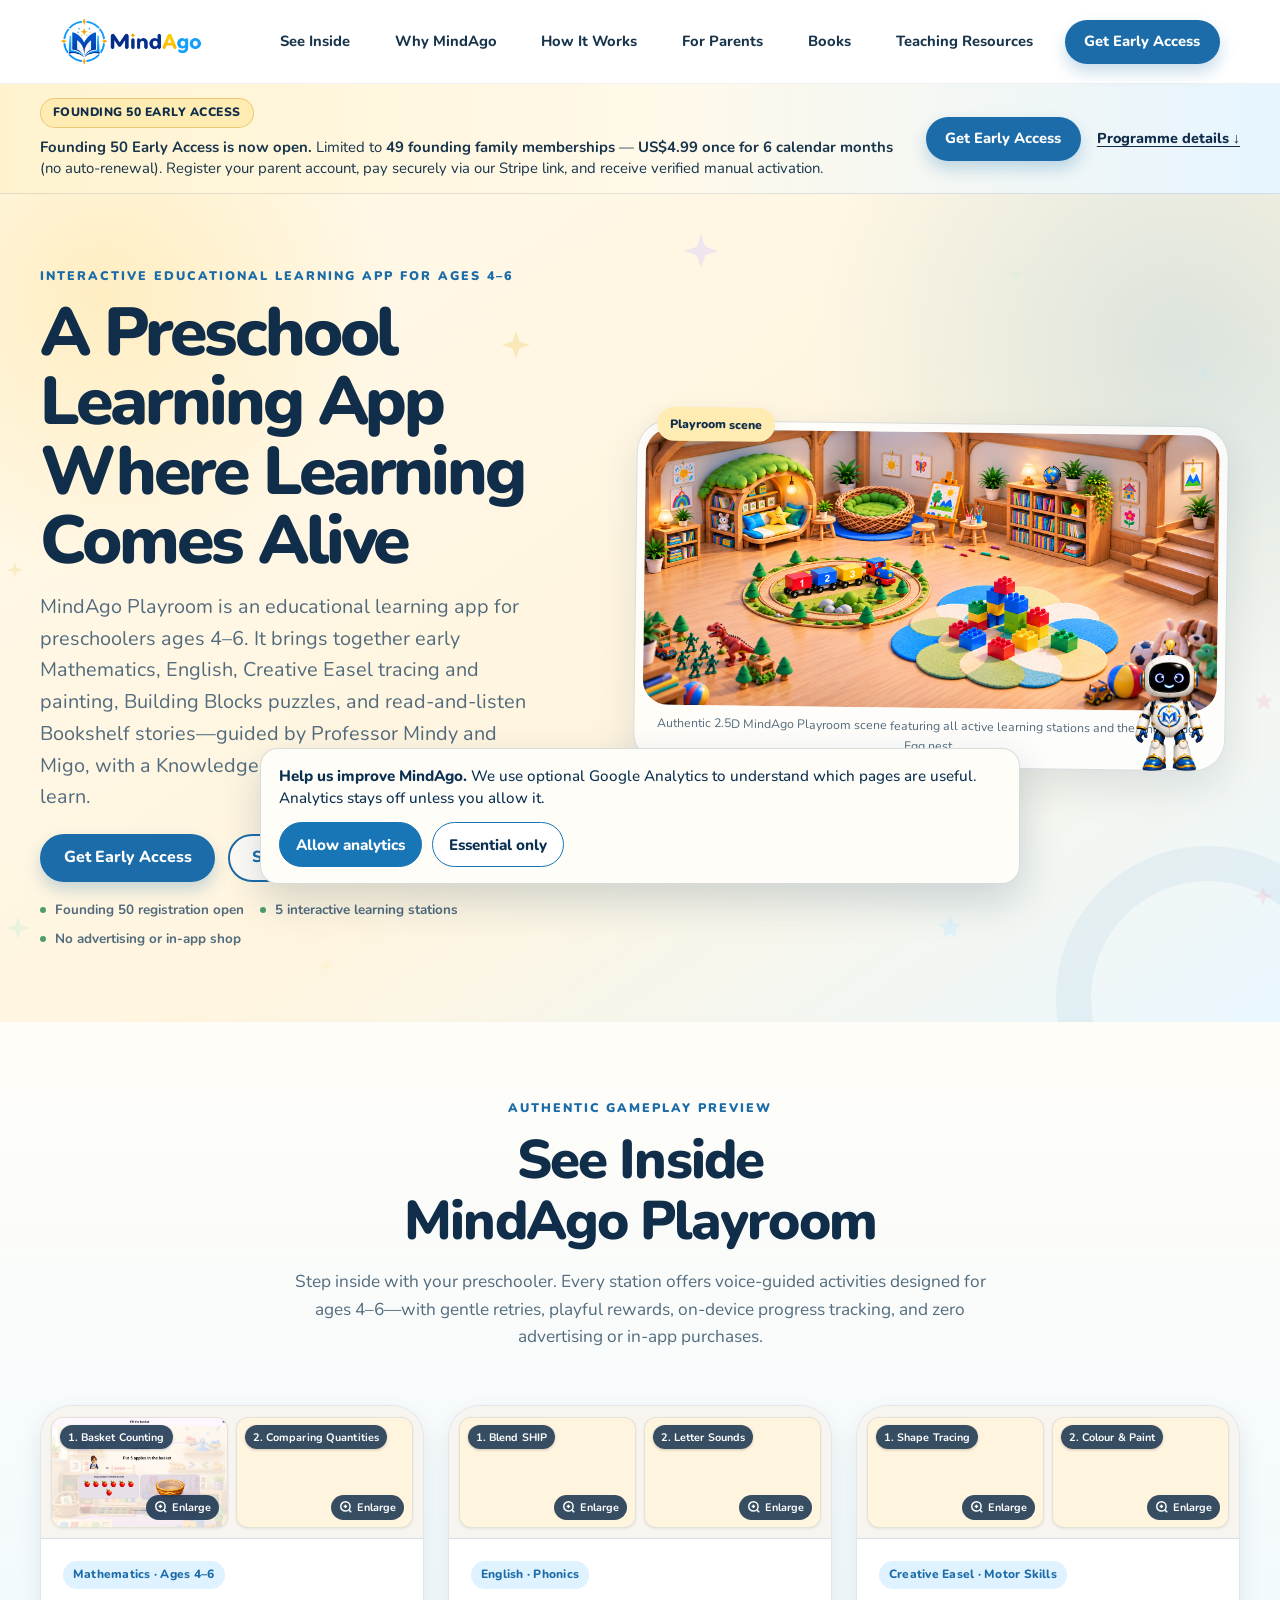
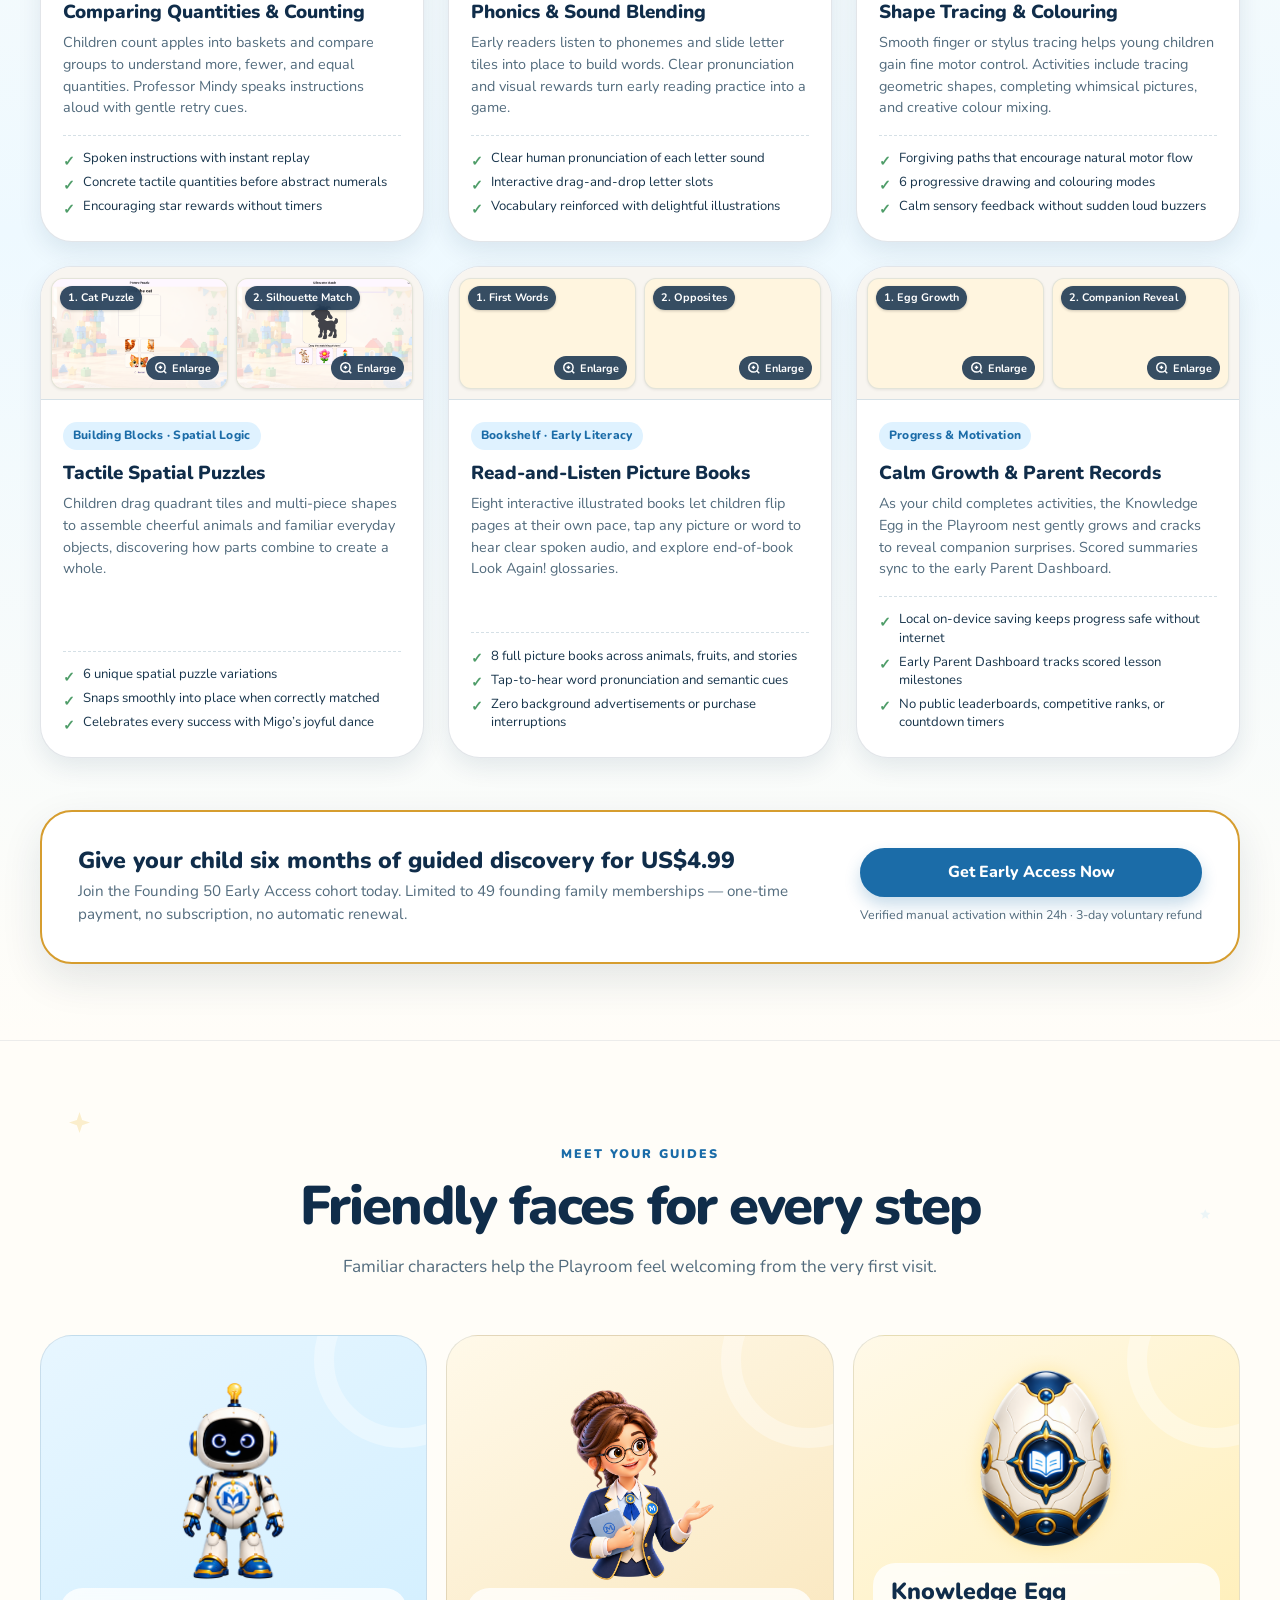
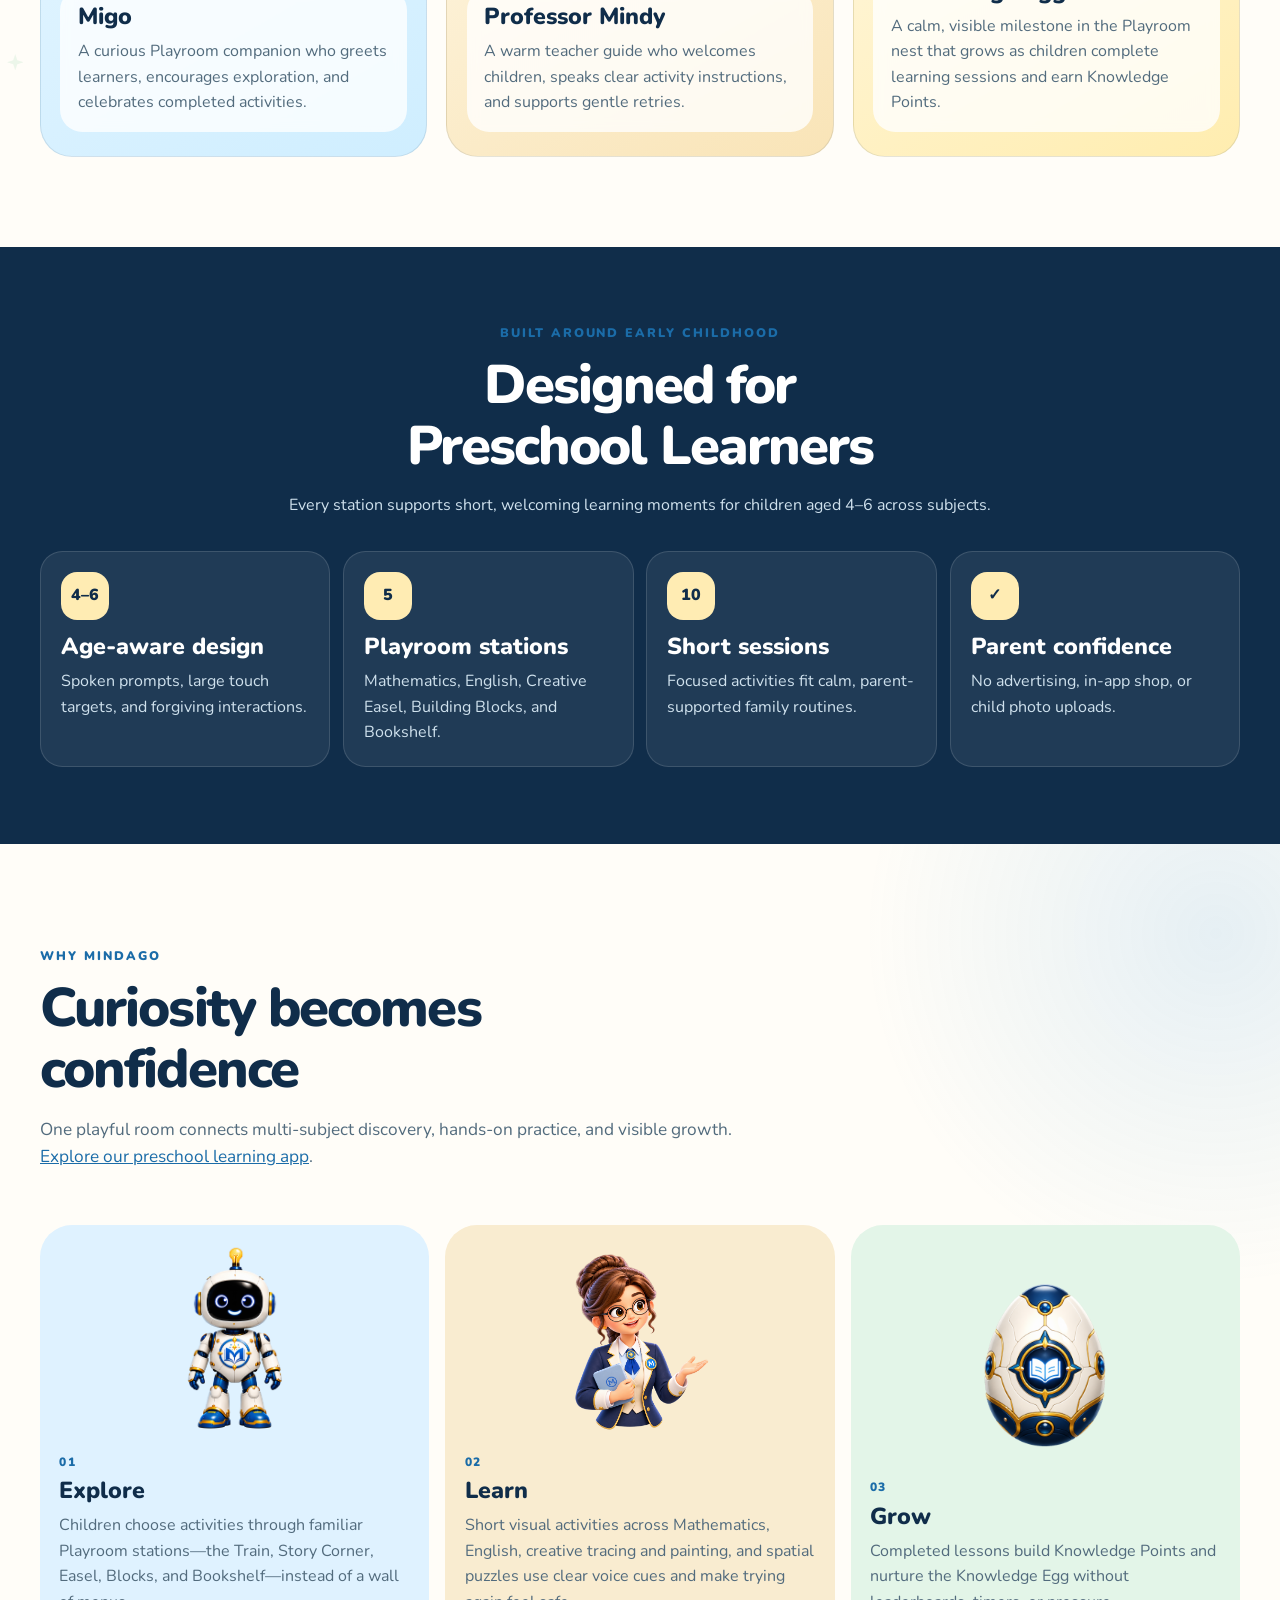
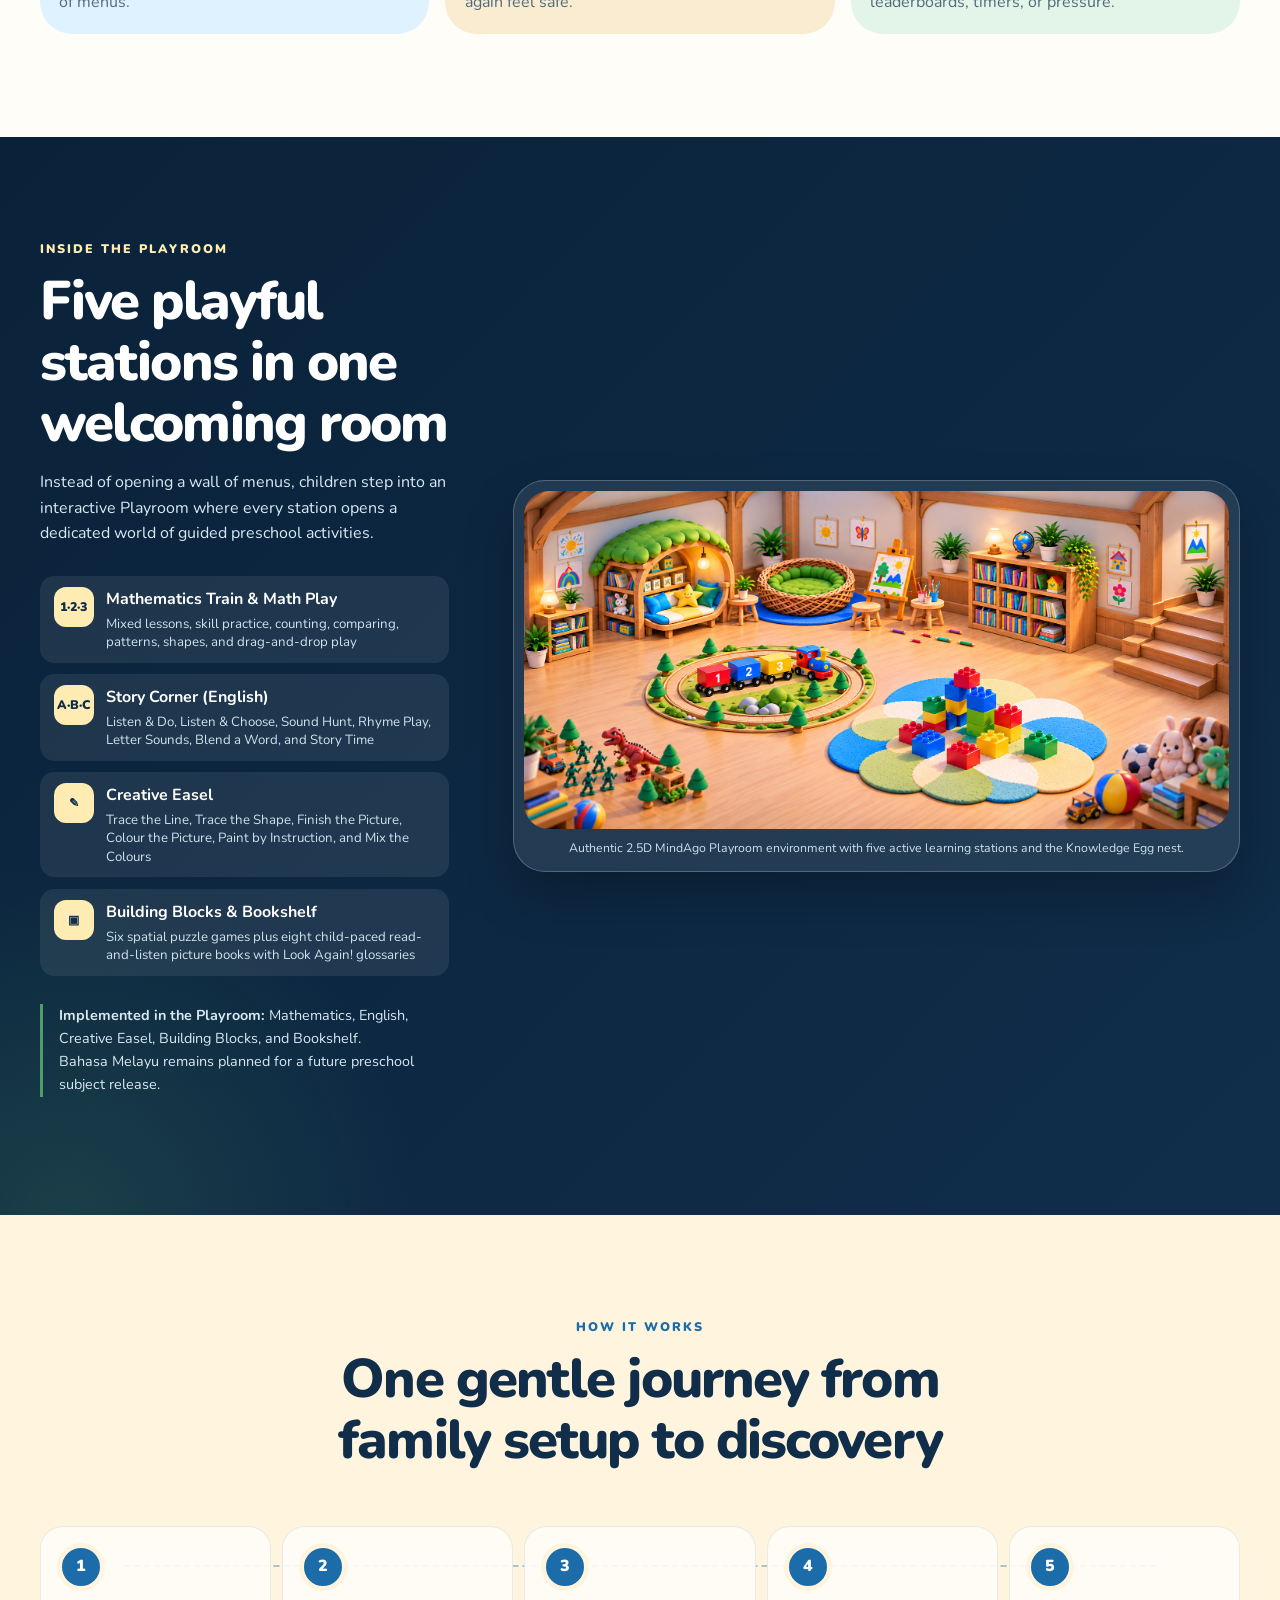
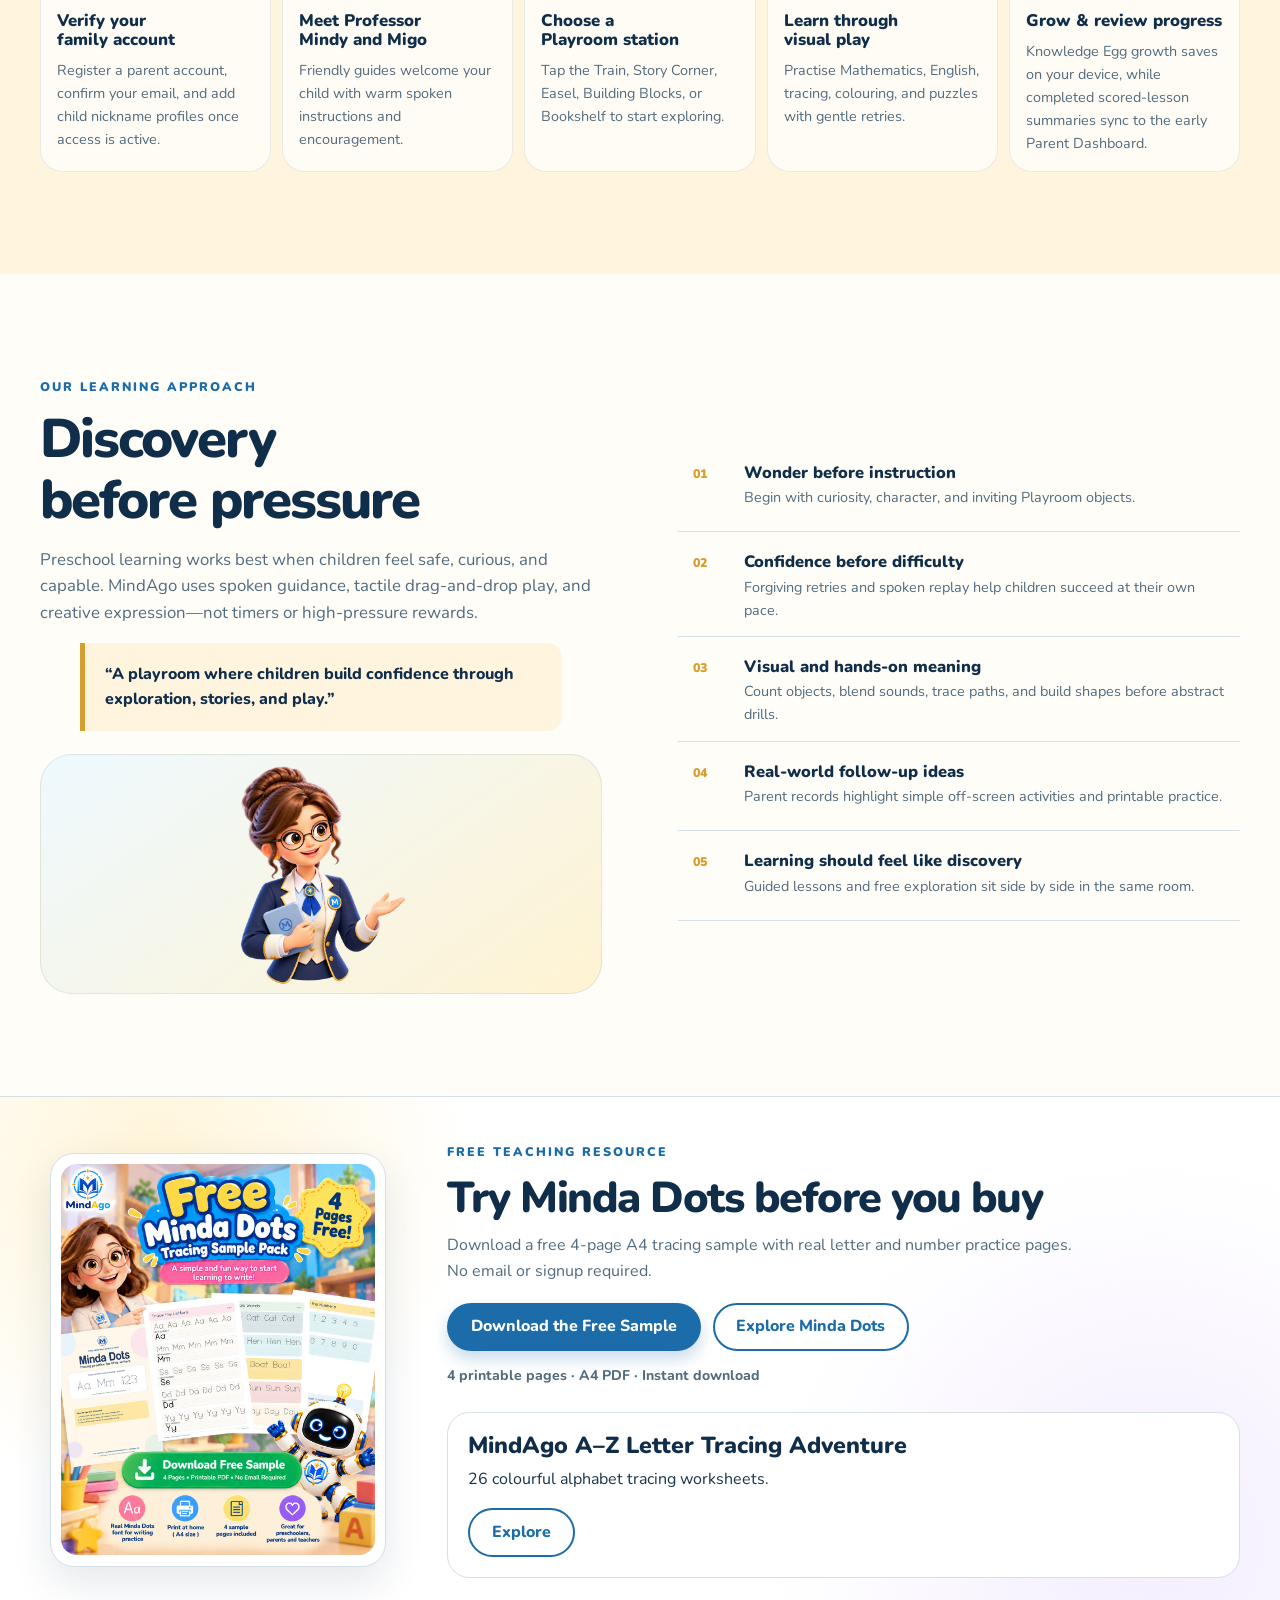
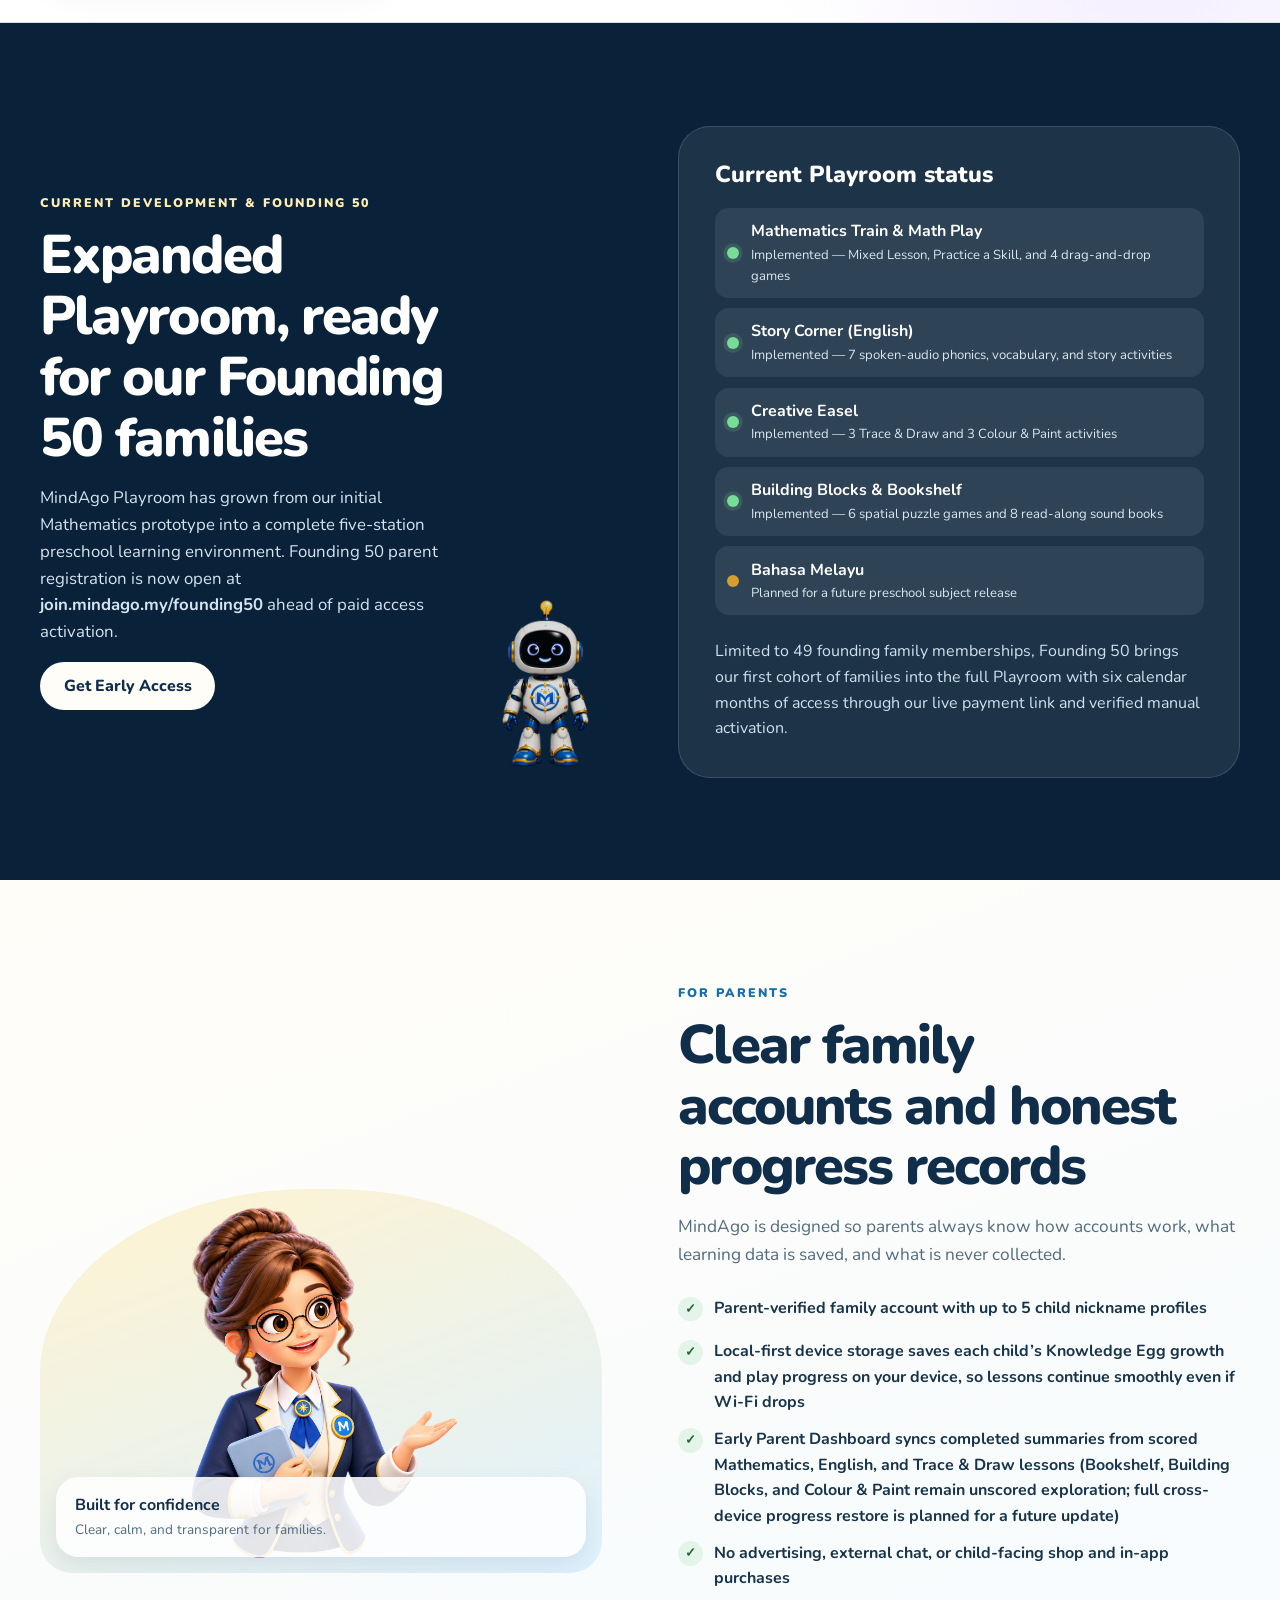
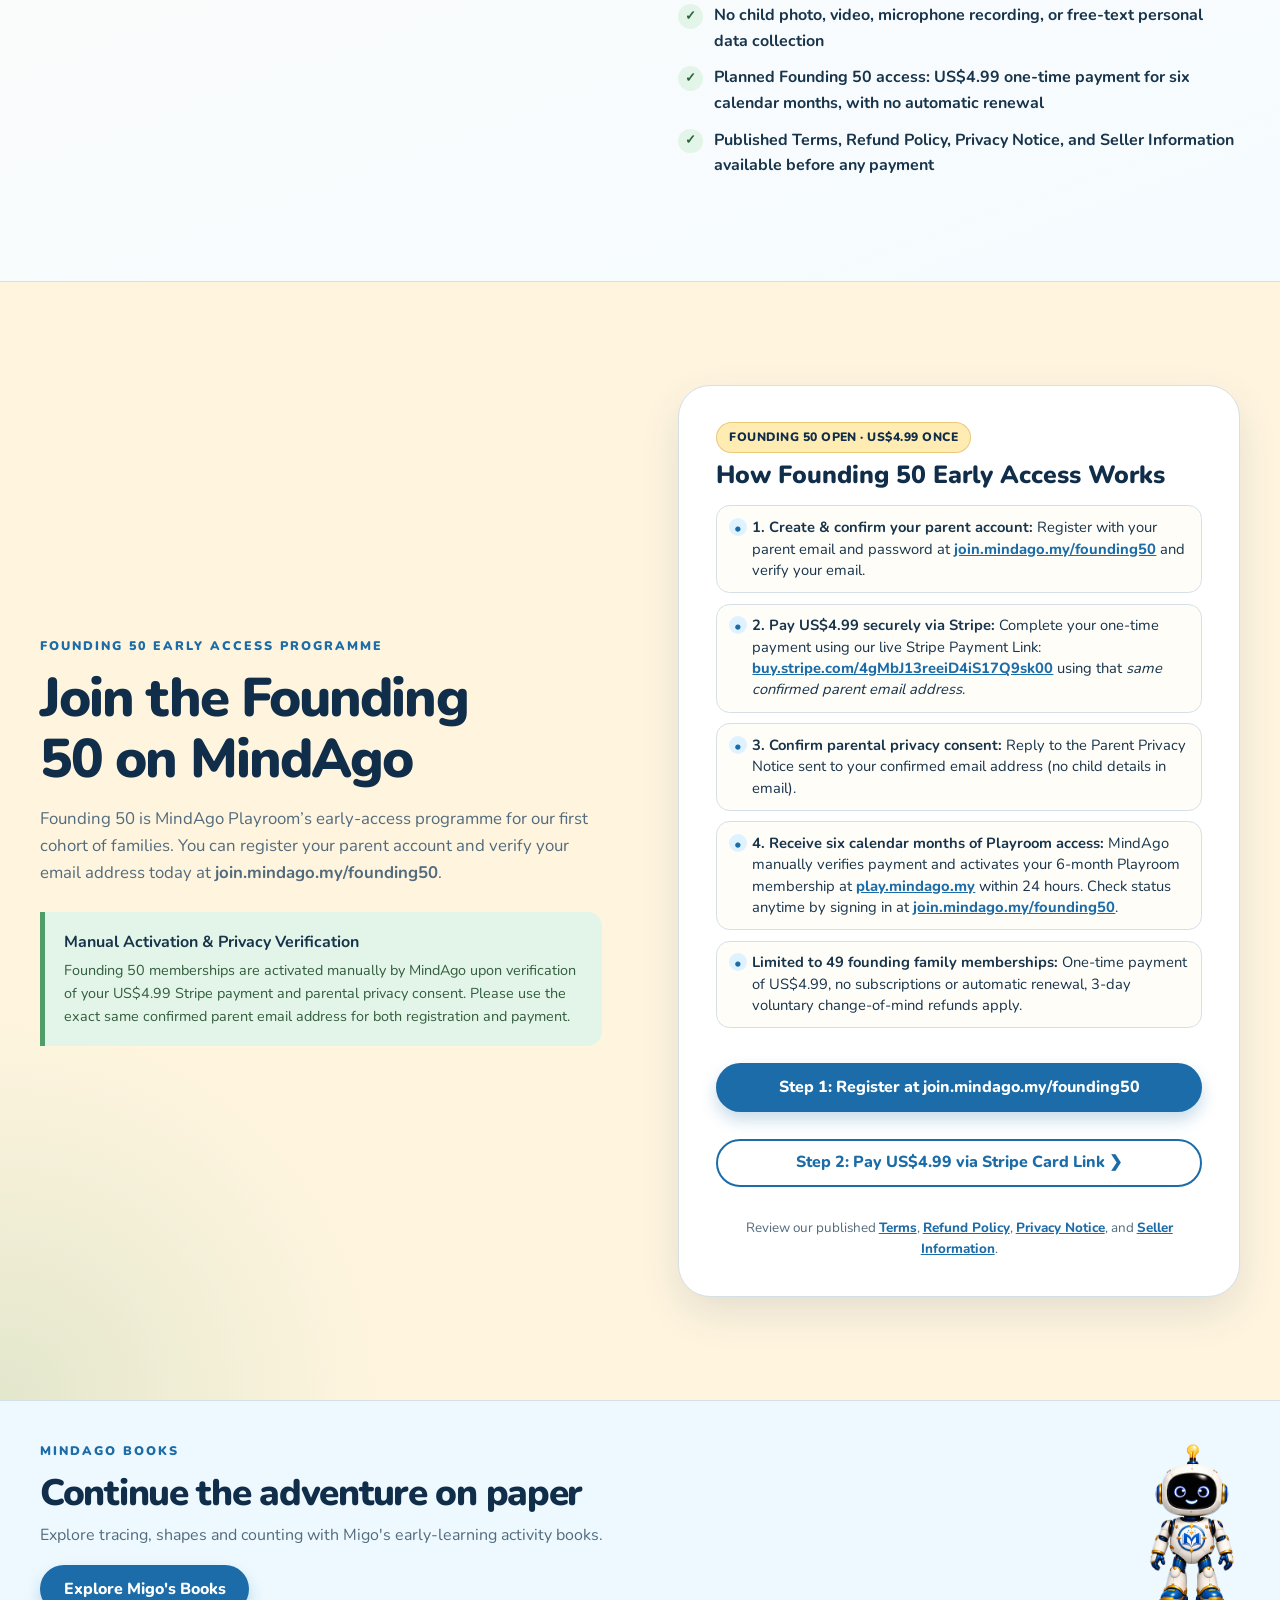
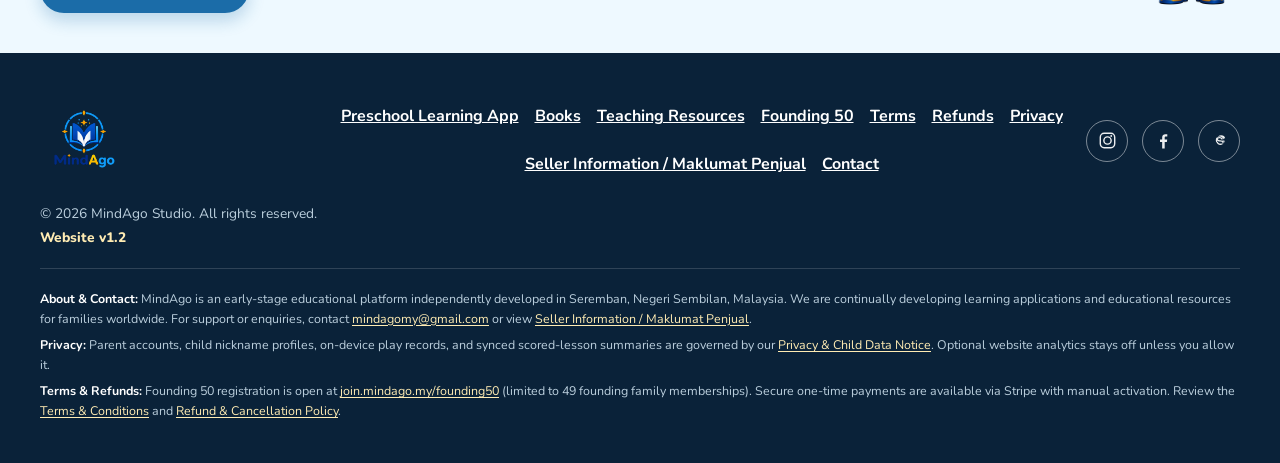
==== commit 0f399647: "SEO: emphasize MindAgo Playroom as a preschool educational app" ====
--- a/index.html
+++ b/index.html
@@ -8,10 +8,10 @@
     <meta name="robots" content="index, follow">
     <meta
       name="description"
-      content="MindAgo Playroom is an interactive preschool learning environment for children aged 4–6 with Mathematics, English, Creative Easel activities, Building Blocks, Bookshelf picture books, Professor Mindy, and Migo. Founding 50 parent registration is now open."
+      content="MindAgo Playroom is a preschool educational learning app for ages 4–6 with early maths, English phonics, tracing, read-along stories and spatial puzzles."
     >
 
-    <title>MindAgo Playroom | Preschool Mathematics, English &amp; Creative Learning Through Play</title>
+    <title>Preschool Learning App for Ages 4–6 | MindAgo Playroom</title>
     <link rel="canonical" href="https://mindago.my/">
     <link rel="icon" href="assets/branding/mindago_emblem.png?v=20260922c" type="image/png">
     <link rel="stylesheet" href="styles.css?v=20261110b">
@@ -20,10 +20,10 @@
     <meta property="og:site_name" content="MindAgo">
     <meta property="og:locale" content="en_MY">
     <meta property="og:url" content="https://mindago.my/">
-    <meta property="og:title" content="MindAgo Playroom | Preschool Mathematics, English &amp; Creative Learning">
+    <meta property="og:title" content="MindAgo Playroom | Preschool Educational Learning App for Ages 4–6">
     <meta
       property="og:description"
-      content="A warm Playroom where children aged 4–6 explore Mathematics, English, creative tracing and painting, Building Blocks, and read-along picture books with Professor Mindy and Migo. Founding 50 registration is open."
+      content="Discover MindAgo Playroom, a play-based educational learning app for preschoolers aged 4–6 with maths, phonics, tracing, spatial puzzles and stories."
     >
     <meta property="og:image" content="https://mindago.my/assets/screenshots/playroom_25d_revamped.png">
     <meta property="og:image:width" content="1810">
@@ -33,7 +33,7 @@
     <meta name="twitter:title" content="MindAgo Playroom | Preschool Mathematics, English &amp; Creative Learning">
     <meta
       name="twitter:description"
-      content="Interactive preschool learning for ages 4–6 across Mathematics, English, Creative Easel, Building Blocks, and Bookshelf. Founding 50 parent registration is open."
+      content="An educational preschool learning app for ages 4–6 with early maths, English phonics, tracing, spatial puzzles and read-along stories."
     >
     <meta name="twitter:image" content="https://mindago.my/assets/screenshots/playroom_25d_revamped.png">
 
@@ -41,15 +41,23 @@
       {
         "@context": "https://schema.org",
         "@type": "SoftwareApplication",
+        "@id": "https://mindago.my/#mindago-playroom-app",
         "name": "MindAgo Playroom",
         "url": "https://mindago.my/",
-        "description": "An interactive, play-based preschool learning environment for children aged 4 to 6 featuring Mathematics, English, Creative Easel tracing and painting, Building Blocks spatial puzzles, and read-and-listen Bookshelf picture books.",
+        "description": "MindAgo Playroom is an interactive preschool educational learning app for children aged 4 to 6 featuring Mathematics, English phonics, creative tracing, spatial puzzles and read-and-listen picture books.",
         "applicationCategory": "EducationalApplication",
         "applicationSubCategory": "Preschool Mathematics, English, and Creative Learning",
-        "operatingSystem": "Android, Windows, Web",
+        "operatingSystem": "Web browser",
         "softwareVersion": "Founding 50 Early Access",
         "inLanguage": "en",
-        "isAccessibleForFree": false,
+        "isAccessibleForFree": false,
+        "offers": {
+          "@type": "Offer",
+          "price": "4.99",
+          "priceCurrency": "USD",
+          "url": "https://join.mindago.my/founding50",
+          "description": "Founding 50 early access: one-time price for six calendar months with no automatic renewal and manual activation"
+        },
         "audience": {
           "@type": "EducationalAudience",
           "educationalRole": "student",
@@ -126,10 +134,10 @@
       <section class="hero" id="top" aria-labelledby="hero-title">
         <div class="container hero-grid">
           <div class="hero-copy" data-reveal>
-            <p class="eyebrow">Preschool learning for ages 4–6</p>
-            <h1 id="hero-title">A Playroom Where Learning Comes Alive</h1>
+            <p class="eyebrow">Interactive educational learning app for ages 4–6</p>
+            <h1 id="hero-title">A Preschool Learning App Where Learning Comes Alive</h1>
             <p class="hero-summary">
-              MindAgo Playroom brings together early Mathematics, English, Creative Easel tracing and
+              MindAgo Playroom is an educational learning app for preschoolers ages 4–6. It brings together early Mathematics, English, Creative Easel tracing and
               painting, Building Blocks puzzles, and read-and-listen Bookshelf stories—guided by
               Professor Mindy and Migo, with a Knowledge Egg that grows as children learn.
             </p>
@@ -660,7 +668,7 @@
           <div class="section-heading" data-reveal>
             <p class="eyebrow">Why MindAgo</p>
             <h2 id="why-title">Curiosity becomes confidence</h2>
-            <p>One playful room connects multi-subject discovery, hands-on practice, and visible growth.</p>
+            <p>One playful room connects multi-subject discovery, hands-on practice, and visible growth. <a href="/preschool-learning-app/">Explore our preschool learning app</a>.</p>
           </div>
 
           <div class="why-grid">
@@ -962,6 +970,7 @@
       <div class="container footer-main">
         <a class="footer-brand" href="#top" aria-label="MindAgo home"><img src="assets/branding/mindago_logo.png?v=20260922c" alt="MindAgo"></a>
         <nav class="footer-nav" aria-label="Footer navigation">
+          <a href="/preschool-learning-app/">Preschool Learning App</a>
           <a href="/books/">Books</a>
           <a href="/teaching-resources/">Teaching Resources</a>
           <a href="https://join.mindago.my/founding50">Founding 50</a>
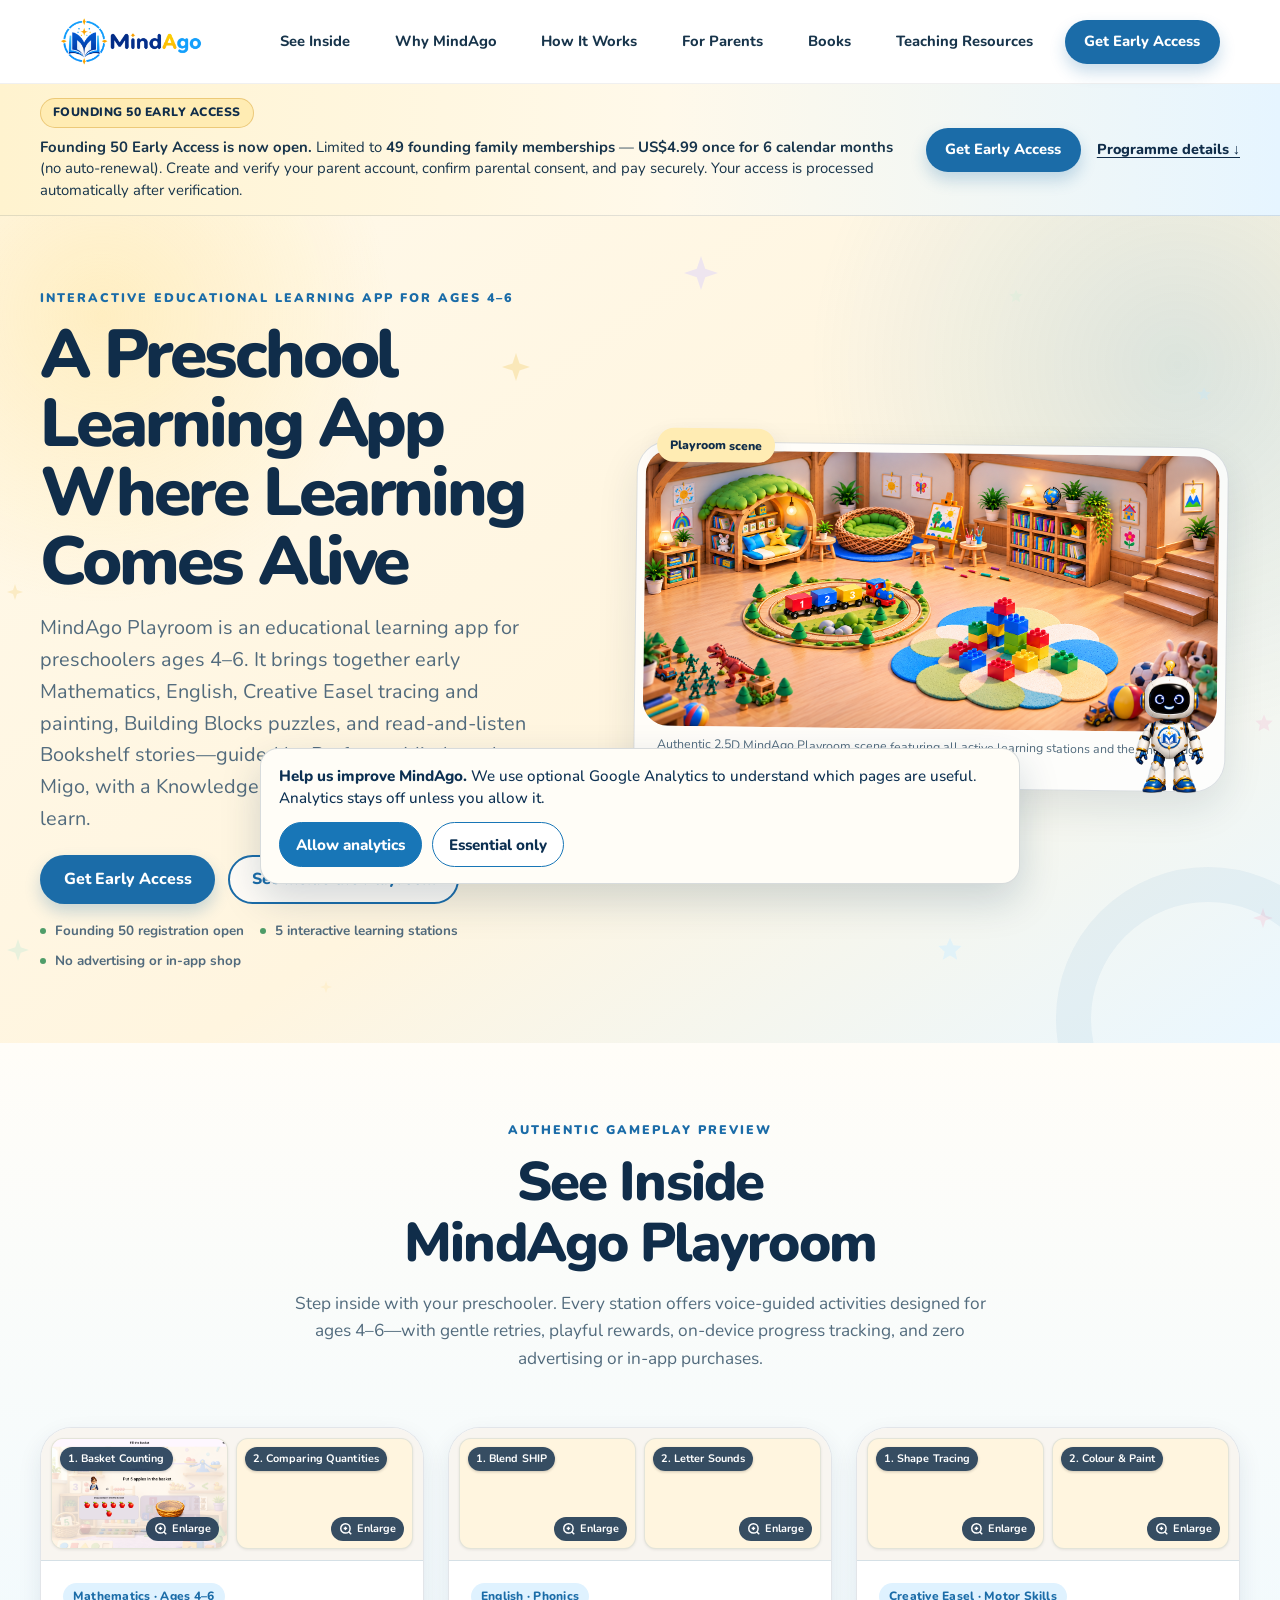
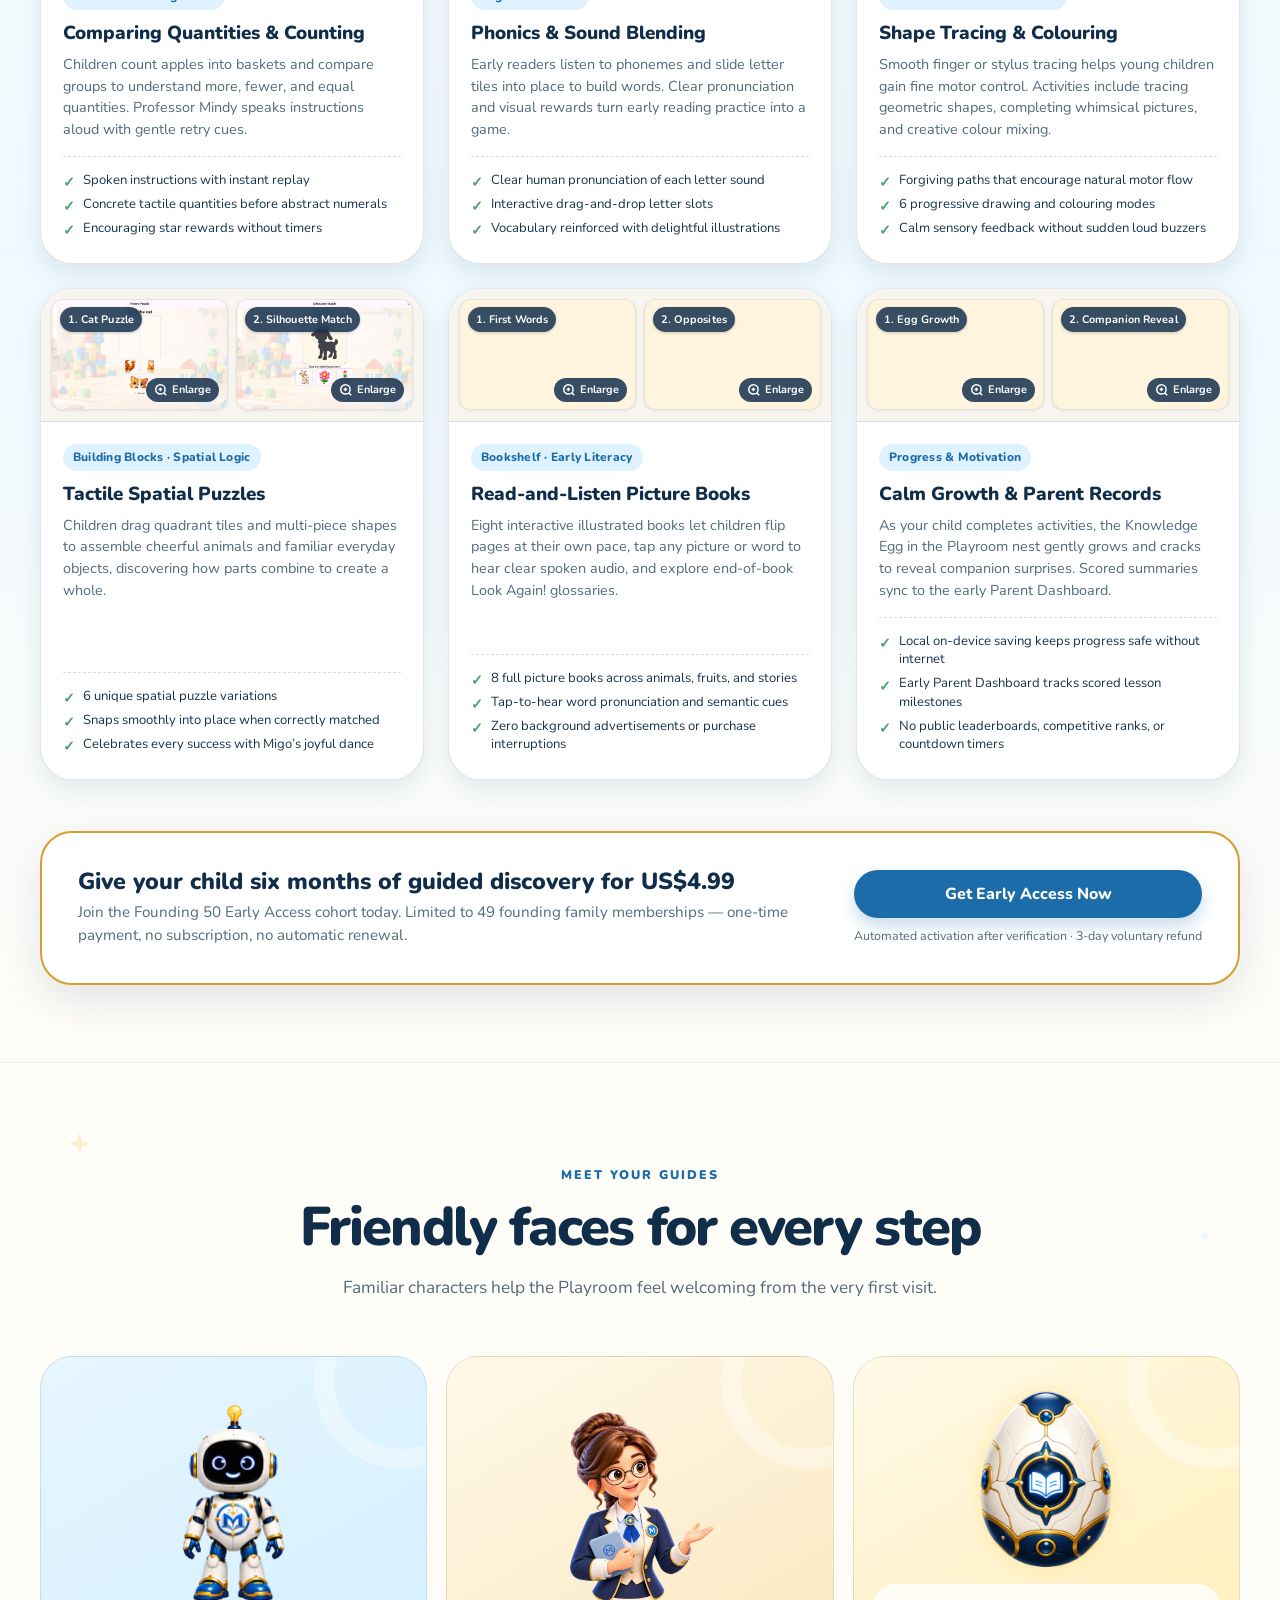
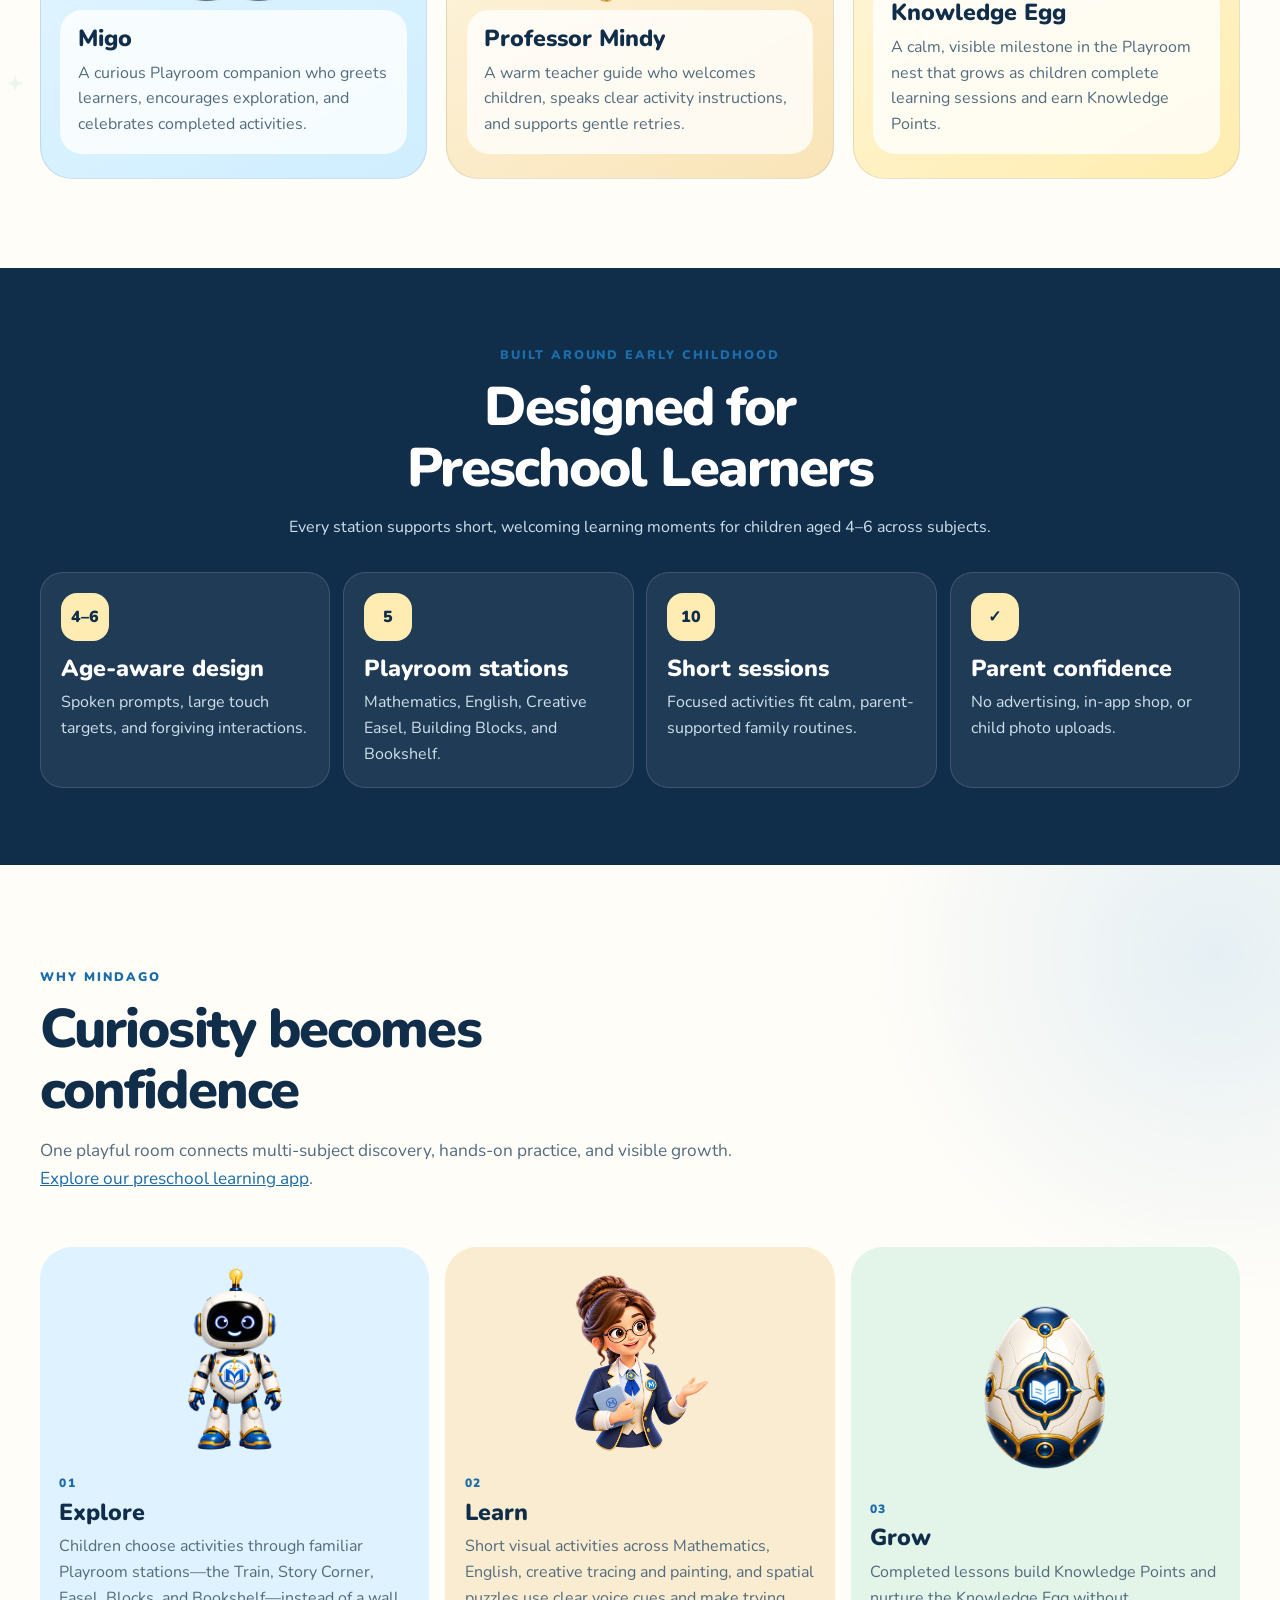
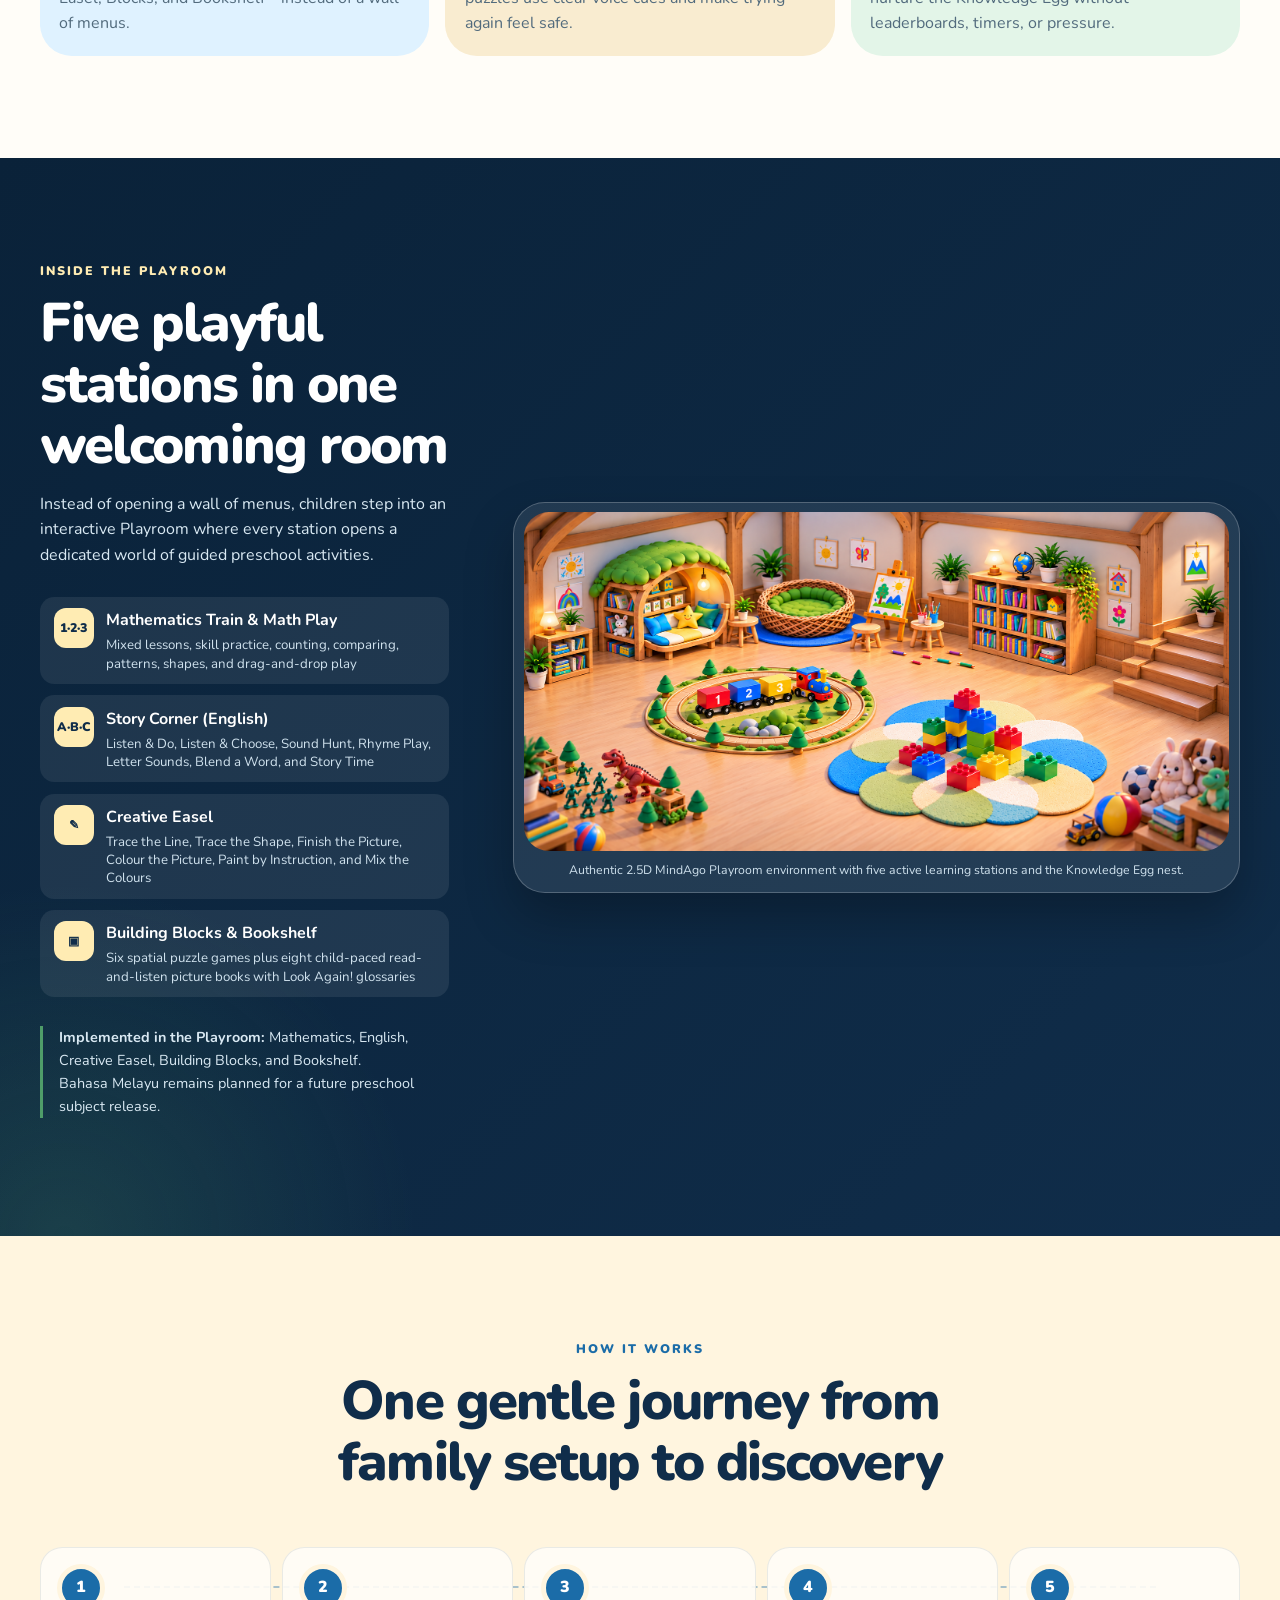
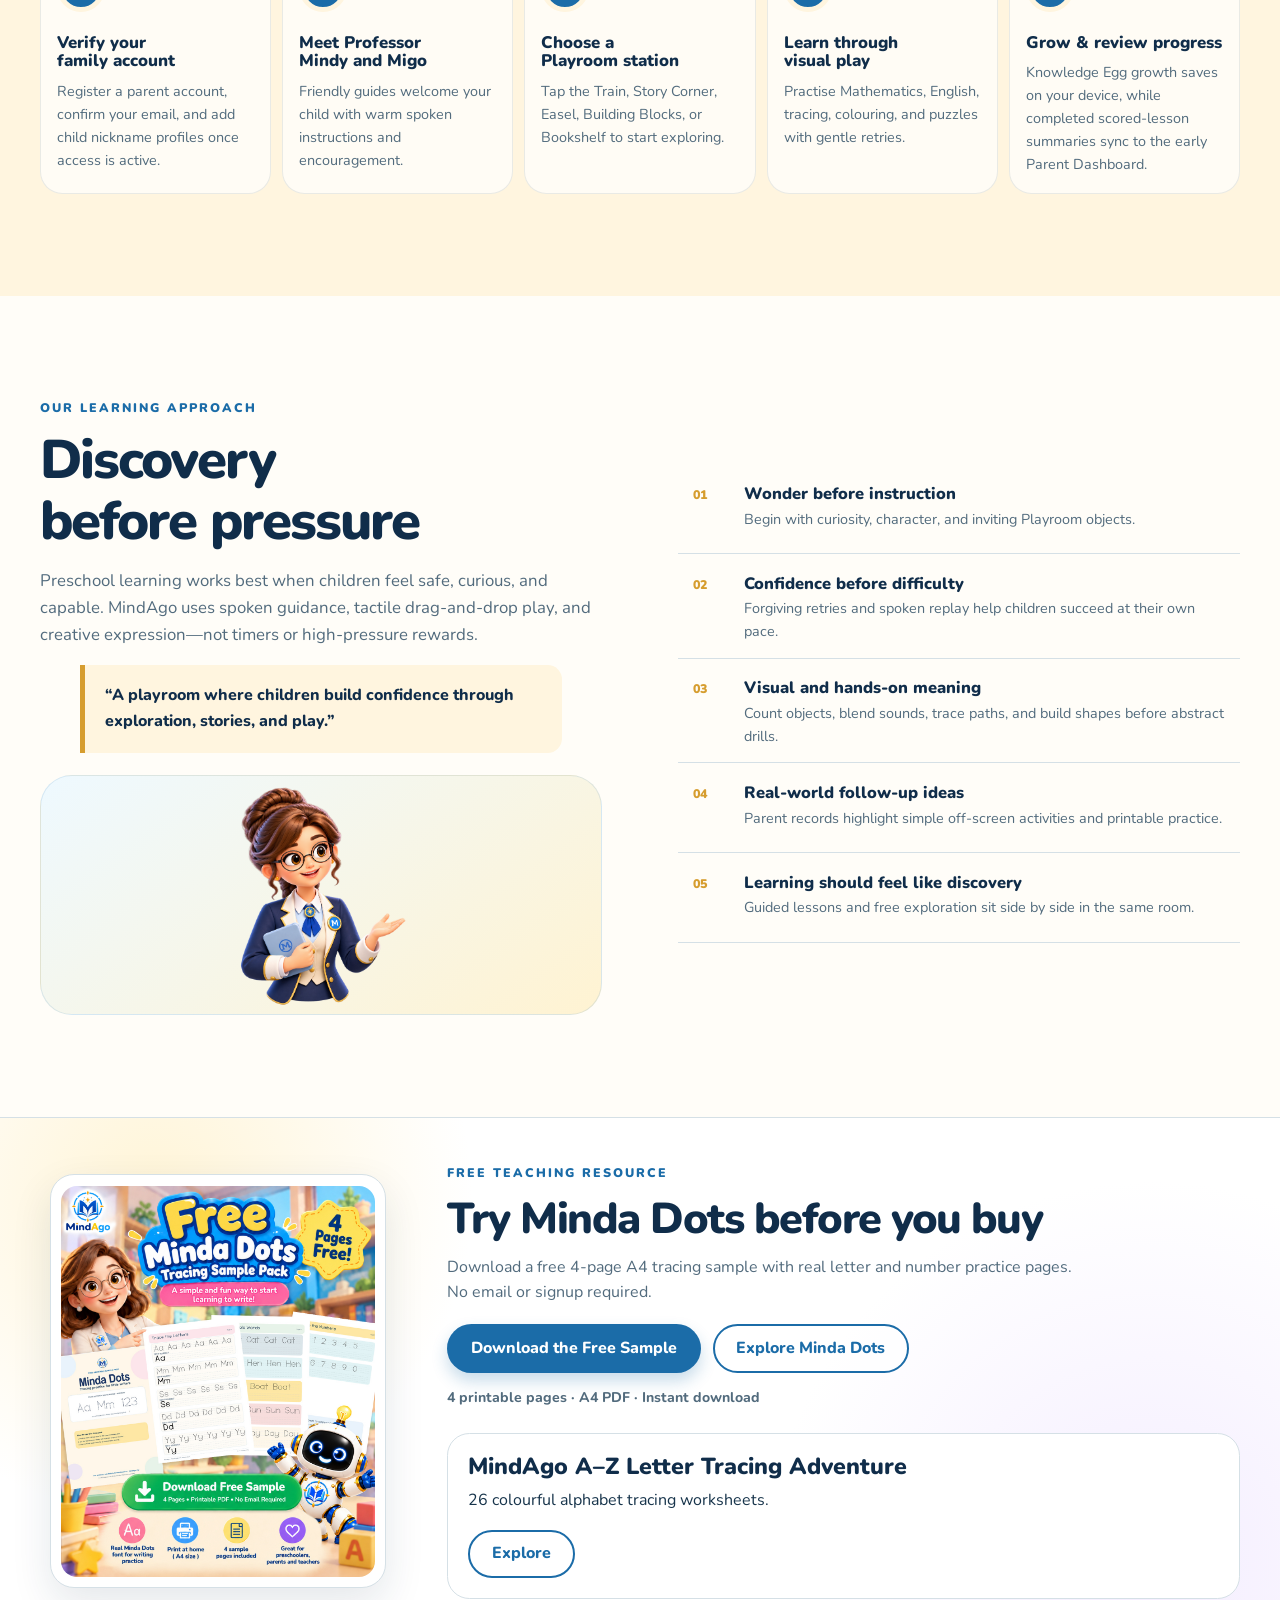
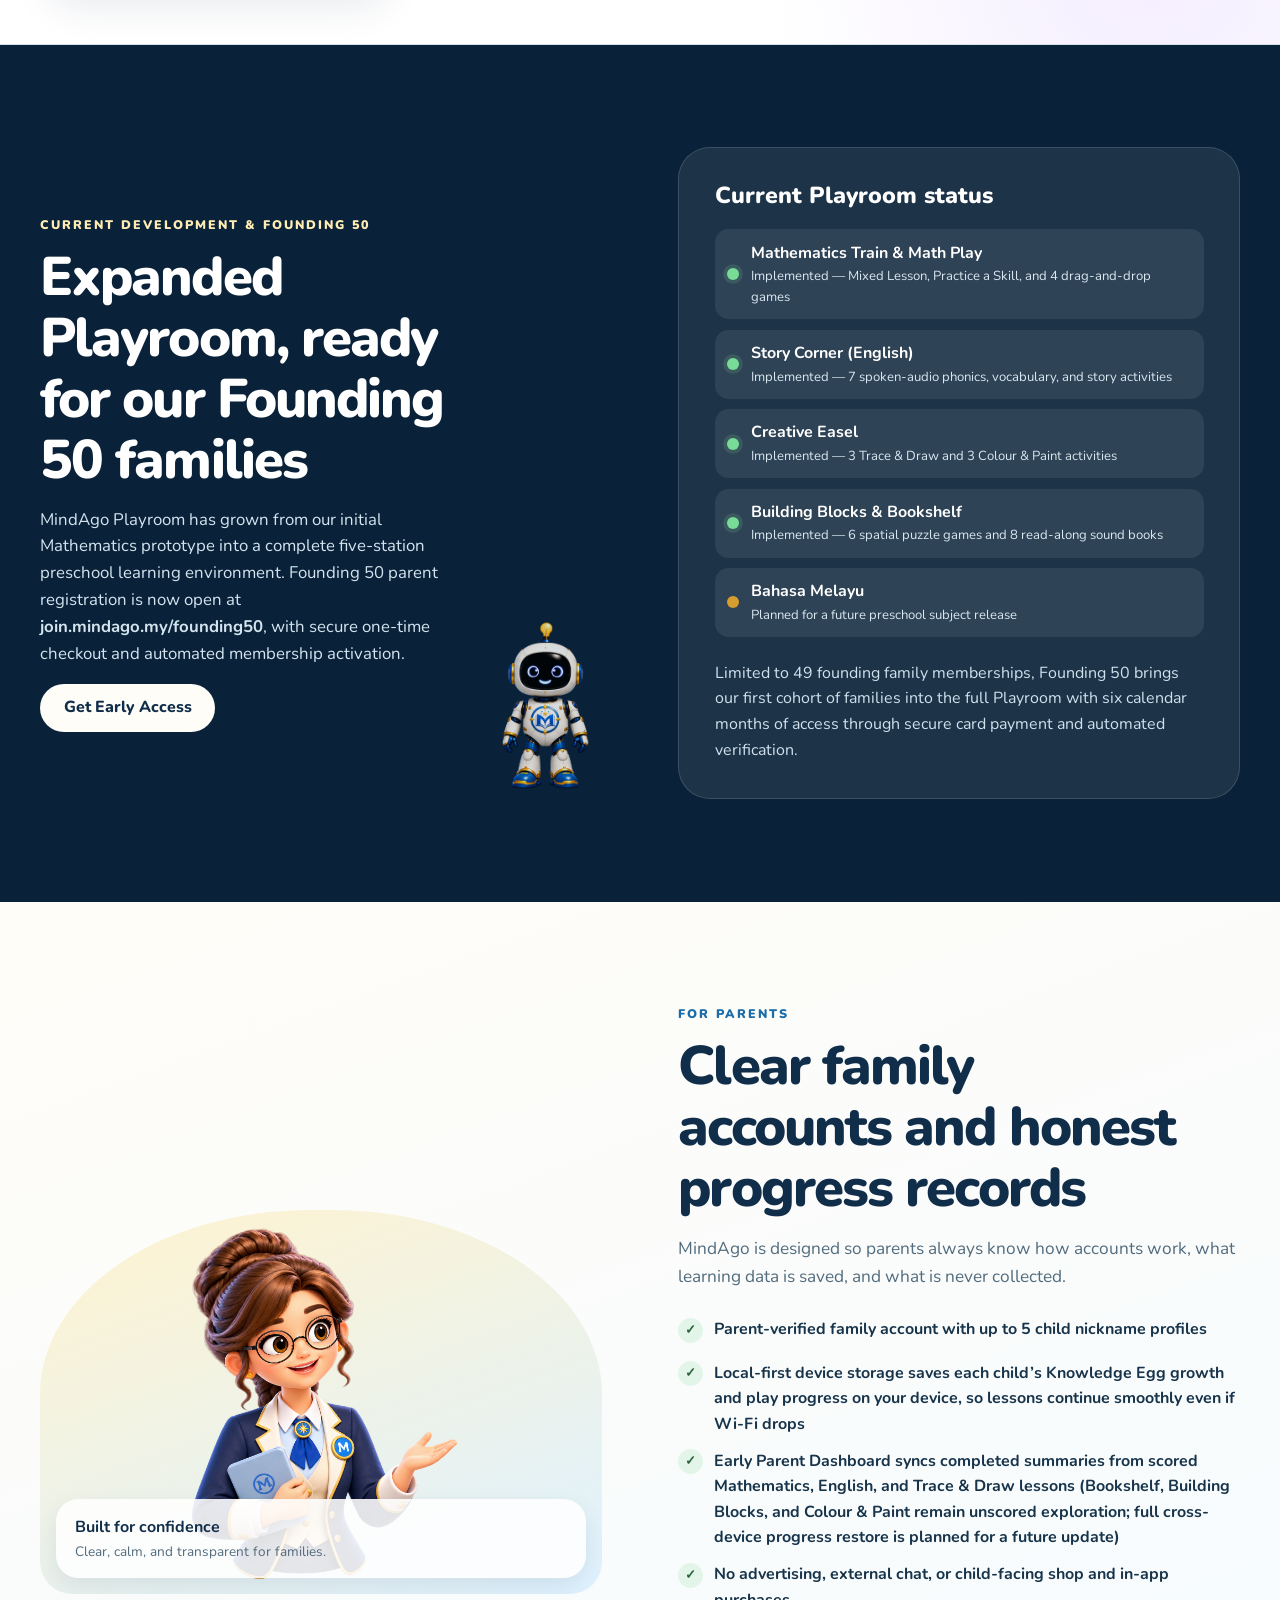
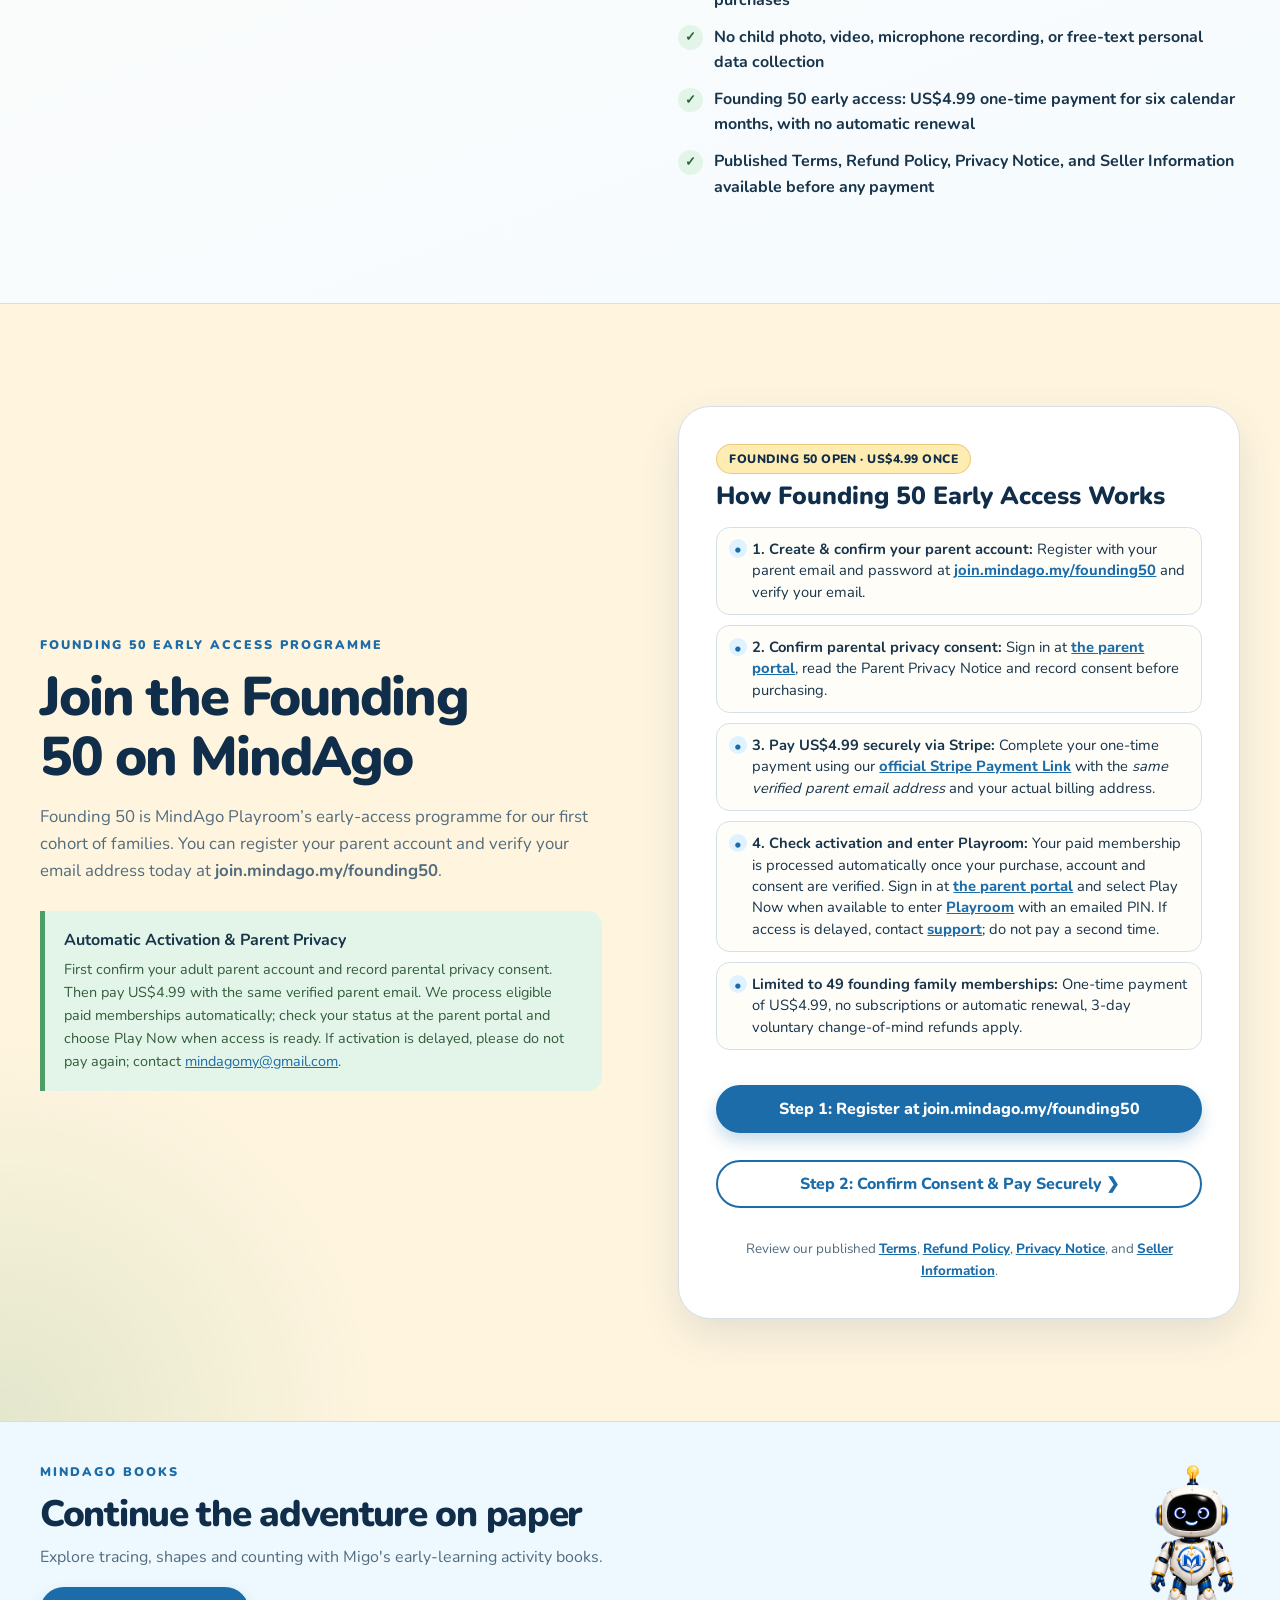
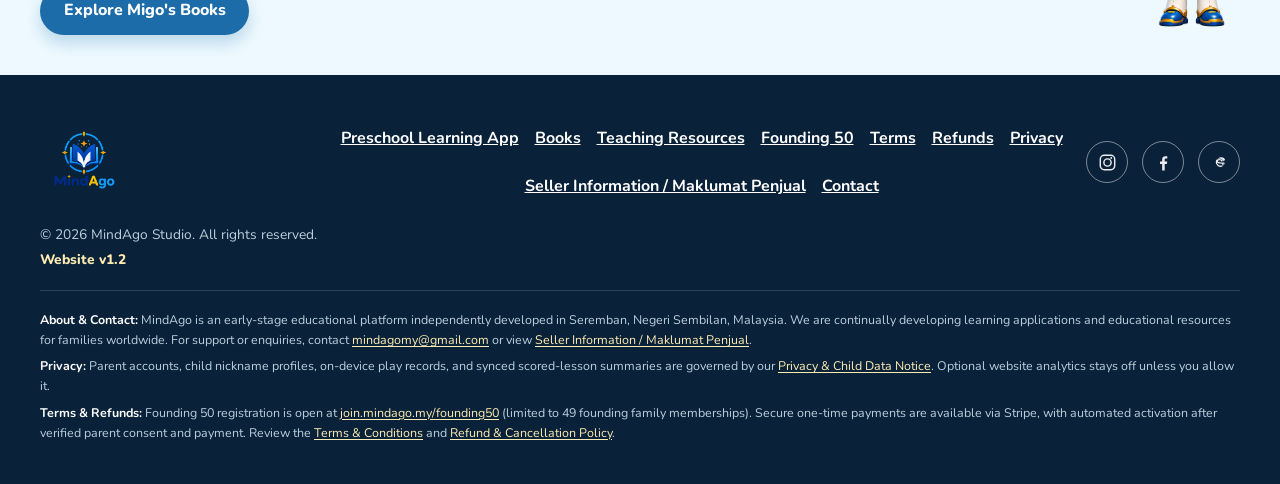
==== commit 80cee3c5: "fix(marketing): align Founding 50 copy and signup order with automated activation" ====
--- a/index.html
+++ b/index.html
@@ -41,7 +41,7 @@
       {
         "@context": "https://schema.org",
         "@type": "SoftwareApplication",
-        "@id": "https://mindago.my/#mindago-playroom-app",
+        "@id": "https://mindago.my/#mindago-playroom-app",
         "name": "MindAgo Playroom",
         "url": "https://mindago.my/",
         "description": "MindAgo Playroom is an interactive preschool educational learning app for children aged 4 to 6 featuring Mathematics, English phonics, creative tracing, spatial puzzles and read-and-listen picture books.",
@@ -50,13 +50,13 @@
         "operatingSystem": "Web browser",
         "softwareVersion": "Founding 50 Early Access",
         "inLanguage": "en",
-        "isAccessibleForFree": false,
-        "offers": {
-          "@type": "Offer",
-          "price": "4.99",
-          "priceCurrency": "USD",
-          "url": "https://join.mindago.my/founding50",
-          "description": "Founding 50 early access: one-time price for six calendar months with no automatic renewal and manual activation"
+        "isAccessibleForFree": false,
+        "offers": {
+          "@type": "Offer",
+          "price": "4.99",
+          "priceCurrency": "USD",
+          "url": "https://join.mindago.my/founding50",
+          "description": "Founding 50 early access: one-time US$4.99 payment for six calendar months, no automatic renewal, and automated access after verified payment and parental consent"
         },
         "audience": {
           "@type": "EducationalAudience",
@@ -121,7 +121,7 @@
             <span class="founding50-badge">Founding 50 Early Access</span>
             <p id="founding50-banner-title">
               <strong>Founding 50 Early Access is now open.</strong>
-              Limited to <strong>49 founding family memberships</strong> — <strong>US$4.99 once for 6 calendar months</strong> (no auto-renewal). Register your parent account, pay securely via our Stripe link, and receive verified manual activation.
+              Limited to <strong>49 founding family memberships</strong> — <strong>US$4.99 once for 6 calendar months</strong> (no auto-renewal). Create and verify your parent account, confirm parental consent, and pay securely. Your access is processed automatically after verification.
             </p>
           </div>
           <div class="founding50-banner-actions">
@@ -192,390 +192,390 @@
               <button type="button" class="carousel-btn carousel-btn-prev" aria-label="Previous activity" data-carousel-prev>
                 <svg width="20" height="20" viewBox="0 0 24 24" fill="none" stroke="currentColor" stroke-width="2.5" stroke-linecap="round" stroke-linejoin="round" aria-hidden="true"><polyline points="15 18 9 12 15 6"></polyline></svg>
               </button>
-              <nav class="carousel-indicators" aria-label="Activity slides pagination" data-carousel-dots>
-                <button type="button" aria-current="true" aria-label="Go to slide 1: Mathematics" class="carousel-dot is-active" data-slide-index="0"></button>
-                <button type="button" aria-current="false" aria-label="Go to slide 2: English" class="carousel-dot" data-slide-index="1"></button>
-                <button type="button" aria-current="false" aria-label="Go to slide 3: Creative Easel" class="carousel-dot" data-slide-index="2"></button>
-                <button type="button" aria-current="false" aria-label="Go to slide 4: Building Blocks" class="carousel-dot" data-slide-index="3"></button>
-                <button type="button" aria-current="false" aria-label="Go to slide 5: Bookshelf" class="carousel-dot" data-slide-index="4"></button>
-                <button type="button" aria-current="false" aria-label="Go to slide 6: Knowledge Egg" class="carousel-dot" data-slide-index="5"></button>
+              <nav class="carousel-indicators" aria-label="Activity slides pagination" data-carousel-dots>
+                <button type="button" aria-current="true" aria-label="Go to slide 1: Mathematics" class="carousel-dot is-active" data-slide-index="0"></button>
+                <button type="button" aria-current="false" aria-label="Go to slide 2: English" class="carousel-dot" data-slide-index="1"></button>
+                <button type="button" aria-current="false" aria-label="Go to slide 3: Creative Easel" class="carousel-dot" data-slide-index="2"></button>
+                <button type="button" aria-current="false" aria-label="Go to slide 4: Building Blocks" class="carousel-dot" data-slide-index="3"></button>
+                <button type="button" aria-current="false" aria-label="Go to slide 5: Bookshelf" class="carousel-dot" data-slide-index="4"></button>
+                <button type="button" aria-current="false" aria-label="Go to slide 6: Knowledge Egg" class="carousel-dot" data-slide-index="5"></button>
               </nav>
               <button type="button" class="carousel-btn carousel-btn-next" aria-label="Next activity" data-carousel-next>
                 <svg width="20" height="20" viewBox="0 0 24 24" fill="none" stroke="currentColor" stroke-width="2.5" stroke-linecap="round" stroke-linejoin="round" aria-hidden="true"><polyline points="9 18 15 12 9 6"></polyline></svg>
               </button>
             </div>
 
-            <div class="gameplay-grid" data-carousel-track tabindex="0" aria-label="MindAgo Playroom activities gallery">
-              <!-- Item 1: Mathematics -->
-              <article class="gameplay-card" data-slide="0">
-                <div class="gameplay-card-media gameplay-dual-media" data-dual-preview>
-                  <div class="gameplay-dual-switcher" role="tablist" aria-label="Mathematics activity previews">
-                    <button type="button" class="gameplay-dual-tab is-active" role="tab" aria-selected="true" aria-controls="math-preview-1" id="math-tab-1" data-preview-target="0" tabindex="0">
-                      <span class="gameplay-dual-tab-dot" aria-hidden="true"></span>
-                      Sample 1: Basket Counting
-                    </button>
-                    <button type="button" class="gameplay-dual-tab" role="tab" aria-selected="false" aria-controls="math-preview-2" id="math-tab-2" data-preview-target="1" tabindex="-1">
-                      <span class="gameplay-dual-tab-dot" aria-hidden="true"></span>
-                      Sample 2: Comparing
-                    </button>
-                  </div>
-                  <div class="gameplay-dual-frames">
-                    <div class="gameplay-preview-frame is-active" role="tabpanel" id="math-preview-1" aria-labelledby="math-tab-1" data-preview-index="0">
-                      <button type="button" class="gameplay-zoom-btn" aria-label="Enlarge Mathematics Basket Counting screenshot" data-zoom-src="assets/screenshots/playroom_math_basket.png" data-zoom-title="Mathematics · Put 5 Apples in the Basket" data-zoom-benefit="Children develop concrete one-to-one correspondence and counting skills by dragging realistic apples into a woven basket with voice guidance and real-time validation.">
-                        <img
-                          src="assets/screenshots/playroom_math_basket.png"
-                          alt="MindAgo Fill the Basket mathematics activity asking to put 5 apples in the basket with Professor Mindy"
-                          width="1280"
-                          height="800"
-                          loading="lazy"
-                          decoding="async"
-                        >
-                        <span class="gameplay-preview-pill" aria-hidden="true">1. Basket Counting</span>
-                        <span class="gameplay-zoom-hint" aria-hidden="true">
-                          <svg width="14" height="14" viewBox="0 0 24 24" fill="none" stroke="currentColor" stroke-width="2.5" aria-hidden="true"><circle cx="11" cy="11" r="8"></circle><line x1="21" y1="21" x2="16.65" y2="16.65"></line><line x1="11" y1="8" x2="11" y2="14"></line><line x1="8" y1="11" x2="14" y2="11"></line></svg>
-                          Enlarge
-                        </span>
-                      </button>
-                    </div>
-                    <div class="gameplay-preview-frame" role="tabpanel" id="math-preview-2" aria-labelledby="math-tab-2" data-preview-index="1">
-                      <button type="button" class="gameplay-zoom-btn" aria-label="Enlarge Mathematics Comparing Quantities screenshot" data-zoom-src="assets/screenshots/playroom_math_compare.png" data-zoom-title="Mathematics · Comparing Quantities" data-zoom-benefit="Children build early number sense by visually comparing concrete objects (such as apples and train cargo) with clear spoken prompts and zero timer stress.">
-                        <img
-                          src="assets/screenshots/playroom_math_compare.png"
-                          alt="MindAgo Mathematics Comparing Quantities activity showing apple group comparison and Professor Mindy guidance"
-                          width="1280"
-                          height="800"
-                          loading="lazy"
-                          decoding="async"
-                        >
-                        <span class="gameplay-preview-pill" aria-hidden="true">2. Comparing Quantities</span>
-                        <span class="gameplay-zoom-hint" aria-hidden="true">
-                          <svg width="14" height="14" viewBox="0 0 24 24" fill="none" stroke="currentColor" stroke-width="2.5" aria-hidden="true"><circle cx="11" cy="11" r="8"></circle><line x1="21" y1="21" x2="16.65" y2="16.65"></line><line x1="11" y1="8" x2="11" y2="14"></line><line x1="8" y1="11" x2="14" y2="11"></line></svg>
-                          Enlarge
-                        </span>
-                      </button>
-                    </div>
-                  </div>
-                </div>
-                <div class="gameplay-card-content">
-                  <div class="gameplay-card-tag">Mathematics · Ages 4–6</div>
-                  <h3 class="gameplay-card-title">Comparing Quantities &amp; Counting</h3>
-                  <p class="gameplay-card-desc">Children count apples into baskets and compare groups to understand more, fewer, and equal quantities. Professor Mindy speaks instructions aloud with gentle retry cues.</p>
-                  <ul class="gameplay-card-features">
-                    <li>Spoken instructions with instant replay</li>
-                    <li>Concrete tactile quantities before abstract numerals</li>
-                    <li>Encouraging star rewards without timers</li>
-                  </ul>
-                </div>
-              </article>
-
-              <!-- Item 2: English Phonics -->
-              <article class="gameplay-card" data-slide="1">
-                <div class="gameplay-card-media gameplay-dual-media" data-dual-preview>
-                  <div class="gameplay-dual-switcher" role="tablist" aria-label="English Phonics activity previews">
-                    <button type="button" class="gameplay-dual-tab is-active" role="tab" aria-selected="true" aria-controls="english-preview-1" id="english-tab-1" data-preview-target="0" tabindex="0">
-                      <span class="gameplay-dual-tab-dot" aria-hidden="true"></span>
-                      Sample 1: Blend SHIP
-                    </button>
-                    <button type="button" class="gameplay-dual-tab" role="tab" aria-selected="false" aria-controls="english-preview-2" id="english-tab-2" data-preview-target="1" tabindex="-1">
-                      <span class="gameplay-dual-tab-dot" aria-hidden="true"></span>
-                      Sample 2: Letter Sounds
-                    </button>
-                  </div>
-                  <div class="gameplay-dual-frames">
-                    <div class="gameplay-preview-frame is-active" role="tabpanel" id="english-preview-1" aria-labelledby="english-tab-1" data-preview-index="0">
-                      <button type="button" class="gameplay-zoom-btn" aria-label="Enlarge English Blend a Word SHIP screenshot" data-zoom-src="assets/screenshots/playroom_english_ship.png" data-zoom-title="Story Corner · Blend a Word (SHIP)" data-zoom-benefit="Preschoolers connect digraphs and individual letter sounds (SH, I, P) to form complete words, supported by voice narration and picture clues for confident early reading.">
-                        <img
-                          src="assets/screenshots/playroom_english_ship.png"
-                          alt="MindAgo English Blend a Word activity showing a colorful ship illustration, letter tiles I, SH, P, and Professor Mindy"
-                          width="1280"
-                          height="800"
-                          loading="lazy"
-                          decoding="async"
-                        >
-                        <span class="gameplay-preview-pill" aria-hidden="true">1. Blend SHIP</span>
-                        <span class="gameplay-zoom-hint" aria-hidden="true">
-                          <svg width="14" height="14" viewBox="0 0 24 24" fill="none" stroke="currentColor" stroke-width="2.5" aria-hidden="true"><circle cx="11" cy="11" r="8"></circle><line x1="21" y1="21" x2="16.65" y2="16.65"></line><line x1="11" y1="8" x2="11" y2="14"></line><line x1="8" y1="11" x2="14" y2="11"></line></svg>
-                          Enlarge
-                        </span>
-                      </button>
-                    </div>
-                    <div class="gameplay-preview-frame" role="tabpanel" id="english-preview-2" aria-labelledby="english-tab-2" data-preview-index="1">
-                      <button type="button" class="gameplay-zoom-btn" aria-label="Enlarge English Letter Sounds screenshot" data-zoom-src="assets/screenshots/playroom_english_phonics.png" data-zoom-title="Story Corner · Which Letter Makes This Sound?" data-zoom-benefit="Children develop auditory phonemic awareness by hearing spoken letter sounds and identifying the matching grapheme card without pressure.">
-                        <img
-                          src="assets/screenshots/playroom_english_phonics.png"
-                          alt="MindAgo English Letter Sounds activity showing phonics listening question with letter choice cards and Professor Mindy"
-                          width="1280"
-                          height="800"
-                          loading="lazy"
-                          decoding="async"
-                        >
-                        <span class="gameplay-preview-pill" aria-hidden="true">2. Letter Sounds</span>
-                        <span class="gameplay-zoom-hint" aria-hidden="true">
-                          <svg width="14" height="14" viewBox="0 0 24 24" fill="none" stroke="currentColor" stroke-width="2.5" aria-hidden="true"><circle cx="11" cy="11" r="8"></circle><line x1="21" y1="21" x2="16.65" y2="16.65"></line><line x1="11" y1="8" x2="11" y2="14"></line><line x1="8" y1="11" x2="14" y2="11"></line></svg>
-                          Enlarge
-                        </span>
-                      </button>
-                    </div>
-                  </div>
-                </div>
-                <div class="gameplay-card-content">
-                  <div class="gameplay-card-tag">English · Phonics</div>
-                  <h3 class="gameplay-card-title">Phonics &amp; Sound Blending</h3>
-                  <p class="gameplay-card-desc">Early readers listen to phonemes and slide letter tiles into place to build words. Clear pronunciation and visual rewards turn early reading practice into a game.</p>
-                  <ul class="gameplay-card-features">
-                    <li>Clear human pronunciation of each letter sound</li>
-                    <li>Interactive drag-and-drop letter slots</li>
-                    <li>Vocabulary reinforced with delightful illustrations</li>
-                  </ul>
-                </div>
-              </article>
-
-              <!-- Item 3: Creative Easel -->
-              <article class="gameplay-card" data-slide="2">
-                <div class="gameplay-card-media gameplay-dual-media" data-dual-preview>
-                  <div class="gameplay-dual-switcher" role="tablist" aria-label="Creative Easel activity previews">
-                    <button type="button" class="gameplay-dual-tab is-active" role="tab" aria-selected="true" aria-controls="easel-preview-1" id="easel-tab-1" data-preview-target="0" tabindex="0">
-                      <span class="gameplay-dual-tab-dot" aria-hidden="true"></span>
-                      Sample 1: Shape Tracing
-                    </button>
-                    <button type="button" class="gameplay-dual-tab" role="tab" aria-selected="false" aria-controls="easel-preview-2" id="easel-tab-2" data-preview-target="1" tabindex="-1">
-                      <span class="gameplay-dual-tab-dot" aria-hidden="true"></span>
-                      Sample 2: Colour &amp; Paint
-                    </button>
-                  </div>
-                  <div class="gameplay-dual-frames">
-                    <div class="gameplay-preview-frame is-active" role="tabpanel" id="easel-preview-1" aria-labelledby="easel-tab-1" data-preview-index="0">
-                      <button type="button" class="gameplay-zoom-btn" aria-label="Enlarge Creative Easel Shape Tracing screenshot" data-zoom-src="assets/screenshots/playroom_easel_trace.png" data-zoom-title="Creative Easel · Shape Tracing" data-zoom-benefit="Gentle tracing paths with glowing guide points train pencil grip, hand-eye coordination, and pre-writing confidence on touchscreens.">
-                        <img
-                          src="assets/screenshots/playroom_easel_trace.png"
-                          alt="MindAgo Creative Easel Trace the Shape activity showing circle tracing canvas and glowing guide"
-                          width="1280"
-                          height="800"
-                          loading="lazy"
-                          decoding="async"
-                        >
-                        <span class="gameplay-preview-pill" aria-hidden="true">1. Shape Tracing</span>
-                        <span class="gameplay-zoom-hint" aria-hidden="true">
-                          <svg width="14" height="14" viewBox="0 0 24 24" fill="none" stroke="currentColor" stroke-width="2.5" aria-hidden="true"><circle cx="11" cy="11" r="8"></circle><line x1="21" y1="21" x2="16.65" y2="16.65"></line><line x1="11" y1="8" x2="11" y2="14"></line><line x1="8" y1="11" x2="14" y2="11"></line></svg>
-                          Enlarge
-                        </span>
-                      </button>
-                    </div>
-                    <div class="gameplay-preview-frame" role="tabpanel" id="easel-preview-2" aria-labelledby="easel-tab-2" data-preview-index="1">
-                      <button type="button" class="gameplay-zoom-btn" aria-label="Enlarge Creative Easel Colour and Paint screenshot" data-zoom-src="assets/screenshots/playroom_easel_paint.png" data-zoom-title="Creative Easel · Colour &amp; Paint (Sailboat)" data-zoom-benefit="Open-ended digital colouring with tactile palettes and custom brush widths encourages creative expression, focus, and visual aesthetics.">
-                        <img
-                          src="assets/screenshots/playroom_easel_paint.png"
-                          alt="MindAgo Creative Easel Colour &amp; Paint activity showing partially coloured sailboat with active paint palette and brush tools"
-                          width="1280"
-                          height="800"
-                          loading="lazy"
-                          decoding="async"
-                        >
-                        <span class="gameplay-preview-pill" aria-hidden="true">2. Colour &amp; Paint</span>
-                        <span class="gameplay-zoom-hint" aria-hidden="true">
-                          <svg width="14" height="14" viewBox="0 0 24 24" fill="none" stroke="currentColor" stroke-width="2.5" aria-hidden="true"><circle cx="11" cy="11" r="8"></circle><line x1="21" y1="21" x2="16.65" y2="16.65"></line><line x1="11" y1="8" x2="11" y2="14"></line><line x1="8" y1="11" x2="14" y2="11"></line></svg>
-                          Enlarge
-                        </span>
-                      </button>
-                    </div>
-                  </div>
-                </div>
-                <div class="gameplay-card-content">
-                  <div class="gameplay-card-tag">Creative Easel · Motor Skills</div>
-                  <h3 class="gameplay-card-title">Shape Tracing &amp; Colouring</h3>
-                  <p class="gameplay-card-desc">Smooth finger or stylus tracing helps young children gain fine motor control. Activities include tracing geometric shapes, completing whimsical pictures, and creative colour mixing.</p>
-                  <ul class="gameplay-card-features">
-                    <li>Forgiving paths that encourage natural motor flow</li>
-                    <li>6 progressive drawing and colouring modes</li>
-                    <li>Calm sensory feedback without sudden loud buzzers</li>
-                  </ul>
-                </div>
-              </article>
-
-              <!-- Item 4: Building Blocks -->
-              <article class="gameplay-card" data-slide="3">
-                <div class="gameplay-card-media gameplay-dual-media" data-dual-preview>
-                  <div class="gameplay-dual-switcher" role="tablist" aria-label="Building Blocks activity previews">
-                    <button type="button" class="gameplay-dual-tab is-active" role="tab" aria-selected="true" aria-controls="blocks-preview-1" id="blocks-tab-1" data-preview-target="0" tabindex="0">
-                      <span class="gameplay-dual-tab-dot" aria-hidden="true"></span>
-                      Sample 1: Cat Puzzle
-                    </button>
-                    <button type="button" class="gameplay-dual-tab" role="tab" aria-selected="false" aria-controls="blocks-preview-2" id="blocks-tab-2" data-preview-target="1" tabindex="-1">
-                      <span class="gameplay-dual-tab-dot" aria-hidden="true"></span>
-                      Sample 2: Silhouette Match
-                    </button>
-                  </div>
-                  <div class="gameplay-dual-frames">
-                    <div class="gameplay-preview-frame is-active" role="tabpanel" id="blocks-preview-1" aria-labelledby="blocks-tab-1" data-preview-index="0">
-                      <button type="button" class="gameplay-zoom-btn" aria-label="Enlarge Building Blocks Picture Puzzle Cat screenshot" data-zoom-src="assets/screenshots/playroom_blocks_picture.png" data-zoom-title="Building Blocks · Picture Puzzle (Cat)" data-zoom-benefit="Spatial piece-fitting exercises develop shape orientation, spatial reasoning, and persistent problem solving in a warm playroom atmosphere.">
-                        <img
-                          src="assets/screenshots/playroom_blocks_picture.png"
-                          alt="MindAgo Building Blocks Picture Puzzle activity showing cat puzzle pieces and block castle"
-                          width="1280"
-                          height="800"
-                          loading="lazy"
-                          decoding="async"
-                        >
-                        <span class="gameplay-preview-pill" aria-hidden="true">1. Cat Puzzle</span>
-                        <span class="gameplay-zoom-hint" aria-hidden="true">
-                          <svg width="14" height="14" viewBox="0 0 24 24" fill="none" stroke="currentColor" stroke-width="2.5" aria-hidden="true"><circle cx="11" cy="11" r="8"></circle><line x1="21" y1="21" x2="16.65" y2="16.65"></line><line x1="11" y1="8" x2="11" y2="14"></line><line x1="8" y1="11" x2="14" y2="11"></line></svg>
-                          Enlarge
-                        </span>
-                      </button>
-                    </div>
-                    <div class="gameplay-preview-frame" role="tabpanel" id="blocks-preview-2" aria-labelledby="blocks-tab-2" data-preview-index="1">
-                      <button type="button" class="gameplay-zoom-btn" aria-label="Enlarge Building Blocks Silhouette Match screenshot" data-zoom-src="assets/screenshots/playroom_blocks_spatial.png" data-zoom-title="Building Blocks · Silhouette Match" data-zoom-benefit="Shape discrimination challenges train children to recognize contours, outlines, and geometric silhouettes through tactile drag-and-drop matching.">
-                        <img
-                          src="assets/screenshots/playroom_blocks_spatial.png"
-                          alt="MindAgo Building Blocks Silhouette Match activity showing animal shadow silhouette and draggable picture cards"
-                          width="1280"
-                          height="800"
-                          loading="lazy"
-                          decoding="async"
-                        >
-                        <span class="gameplay-preview-pill" aria-hidden="true">2. Silhouette Match</span>
-                        <span class="gameplay-zoom-hint" aria-hidden="true">
-                          <svg width="14" height="14" viewBox="0 0 24 24" fill="none" stroke="currentColor" stroke-width="2.5" aria-hidden="true"><circle cx="11" cy="11" r="8"></circle><line x1="21" y1="21" x2="16.65" y2="16.65"></line><line x1="11" y1="8" x2="11" y2="14"></line><line x1="8" y1="11" x2="14" y2="11"></line></svg>
-                          Enlarge
-                        </span>
-                      </button>
-                    </div>
-                  </div>
-                </div>
-                <div class="gameplay-card-content">
-                  <div class="gameplay-card-tag">Building Blocks · Spatial Logic</div>
-                  <h3 class="gameplay-card-title">Tactile Spatial Puzzles</h3>
-                  <p class="gameplay-card-desc">Children drag quadrant tiles and multi-piece shapes to assemble cheerful animals and familiar everyday objects, discovering how parts combine to create a whole.</p>
-                  <ul class="gameplay-card-features">
-                    <li>6 unique spatial puzzle variations</li>
-                    <li>Snaps smoothly into place when correctly matched</li>
-                    <li>Celebrates every success with Migo’s joyful dance</li>
-                  </ul>
-                </div>
-              </article>
-
-              <!-- Item 5: Bookshelf -->
-              <article class="gameplay-card" data-slide="4">
-                <div class="gameplay-card-media gameplay-dual-media" data-dual-preview>
-                  <div class="gameplay-dual-switcher" role="tablist" aria-label="Bookshelf activity previews">
-                    <button type="button" class="gameplay-dual-tab is-active" role="tab" aria-selected="true" aria-controls="bookshelf-preview-1" id="bookshelf-tab-1" data-preview-target="0" tabindex="0">
-                      <span class="gameplay-dual-tab-dot" aria-hidden="true"></span>
-                      Sample 1: First Words
-                    </button>
-                    <button type="button" class="gameplay-dual-tab" role="tab" aria-selected="false" aria-controls="bookshelf-preview-2" id="bookshelf-tab-2" data-preview-target="1" tabindex="-1">
-                      <span class="gameplay-dual-tab-dot" aria-hidden="true"></span>
-                      Sample 2: Opposites
-                    </button>
-                  </div>
-                  <div class="gameplay-dual-frames">
-                    <div class="gameplay-preview-frame is-active" role="tabpanel" id="bookshelf-preview-1" aria-labelledby="bookshelf-tab-1" data-preview-index="0">
-                      <button type="button" class="gameplay-zoom-btn" aria-label="Enlarge Bookshelf First Words Animals screenshot" data-zoom-src="assets/screenshots/playroom_bookshelf_words.png" data-zoom-title="Bookshelf · First Words (Animals)" data-zoom-benefit="Child-paced vocabulary picture books foster word recognition, auditory comprehension, and a lifelong love of reading without distracting pop-ups.">
-                        <img
-                          src="assets/screenshots/playroom_bookshelf_words.png"
-                          alt="MindAgo Bookshelf First Words Animals picture book page showing cat illustration and audio controls"
-                          width="1280"
-                          height="800"
-                          loading="lazy"
-                          decoding="async"
-                        >
-                        <span class="gameplay-preview-pill" aria-hidden="true">1. First Words</span>
-                        <span class="gameplay-zoom-hint" aria-hidden="true">
-                          <svg width="14" height="14" viewBox="0 0 24 24" fill="none" stroke="currentColor" stroke-width="2.5" aria-hidden="true"><circle cx="11" cy="11" r="8"></circle><line x1="21" y1="21" x2="16.65" y2="16.65"></line><line x1="11" y1="8" x2="11" y2="14"></line><line x1="8" y1="11" x2="14" y2="11"></line></svg>
-                          Enlarge
-                        </span>
-                      </button>
-                    </div>
-                    <div class="gameplay-preview-frame" role="tabpanel" id="bookshelf-preview-2" aria-labelledby="bookshelf-tab-2" data-preview-index="1">
-                      <button type="button" class="gameplay-zoom-btn" aria-label="Enlarge Bookshelf My Opposites interactive book screenshot" data-zoom-src="assets/screenshots/playroom_bookshelf_story.png" data-zoom-title="Bookshelf · Interactive Reader (My Opposites)" data-zoom-benefit="Paired concept picture books introduce comparative vocabulary, early language concepts, and auditory pronunciation in a calming, child-directed format.">
-                        <img
-                          src="assets/screenshots/playroom_bookshelf_story.png"
-                          alt="MindAgo Bookshelf My Opposites interactive book page comparing Big and Small with illustrated concept cards and spoken pronunciation"
-                          width="1280"
-                          height="800"
-                          loading="lazy"
-                          decoding="async"
-                        >
-                        <span class="gameplay-preview-pill" aria-hidden="true">2. Opposites</span>
-                        <span class="gameplay-zoom-hint" aria-hidden="true">
-                          <svg width="14" height="14" viewBox="0 0 24 24" fill="none" stroke="currentColor" stroke-width="2.5" aria-hidden="true"><circle cx="11" cy="11" r="8"></circle><line x1="21" y1="21" x2="16.65" y2="16.65"></line><line x1="11" y1="8" x2="11" y2="14"></line><line x1="8" y1="11" x2="14" y2="11"></line></svg>
-                          Enlarge
-                        </span>
-                      </button>
-                    </div>
-                  </div>
-                </div>
-                <div class="gameplay-card-content">
-                  <div class="gameplay-card-tag">Bookshelf · Early Literacy</div>
-                  <h3 class="gameplay-card-title">Read-and-Listen Picture Books</h3>
-                  <p class="gameplay-card-desc">Eight interactive illustrated books let children flip pages at their own pace, tap any picture or word to hear clear spoken audio, and explore end-of-book Look Again! glossaries.</p>
-                  <ul class="gameplay-card-features">
-                    <li>8 full picture books across animals, fruits, and stories</li>
-                    <li>Tap-to-hear word pronunciation and semantic cues</li>
-                    <li>Zero background advertisements or purchase interruptions</li>
-                  </ul>
-                </div>
-              </article>
-
-              <!-- Item 6: Knowledge Egg -->
-              <article class="gameplay-card" data-slide="5">
-                <div class="gameplay-card-media gameplay-dual-media" data-dual-preview>
-                  <div class="gameplay-dual-switcher" role="tablist" aria-label="Knowledge Egg activity previews">
-                    <button type="button" class="gameplay-dual-tab is-active" role="tab" aria-selected="true" aria-controls="egg-preview-1" id="egg-tab-1" data-preview-target="0" tabindex="0">
-                      <span class="gameplay-dual-tab-dot" aria-hidden="true"></span>
-                      Sample 1: Egg Growth
-                    </button>
-                    <button type="button" class="gameplay-dual-tab" role="tab" aria-selected="false" aria-controls="egg-preview-2" id="egg-tab-2" data-preview-target="1" tabindex="-1">
-                      <span class="gameplay-dual-tab-dot" aria-hidden="true"></span>
-                      Sample 2: Companion Reveal
-                    </button>
-                  </div>
-                  <div class="gameplay-dual-frames">
-                    <div class="gameplay-preview-frame is-active" role="tabpanel" id="egg-preview-1" aria-labelledby="egg-tab-1" data-preview-index="0">
-                      <button type="button" class="gameplay-zoom-btn" aria-label="Enlarge Knowledge Egg Companion Growth screenshot" data-zoom-src="assets/screenshots/playroom_egg_progress.png" data-zoom-title="Knowledge Egg · Companion Growth Progress" data-zoom-benefit="Replaces anxiety-inducing scoreboards with a visual, nurturing milestone that celebrates effort, curiosity, and completed learning sessions.">
-                        <img
-                          src="assets/screenshots/playroom_egg_progress.png"
-                          alt="MindAgo Knowledge Egg progress screen showing cracking Nature Egg on pedestal with XP counter and Professor Mindy dialogue"
-                          width="1280"
-                          height="800"
-                          loading="lazy"
-                          decoding="async"
-                        >
-                        <span class="gameplay-preview-pill" aria-hidden="true">1. Egg Growth</span>
-                        <span class="gameplay-zoom-hint" aria-hidden="true">
-                          <svg width="14" height="14" viewBox="0 0 24 24" fill="none" stroke="currentColor" stroke-width="2.5" aria-hidden="true"><circle cx="11" cy="11" r="8"></circle><line x1="21" y1="21" x2="16.65" y2="16.65"></line><line x1="11" y1="8" x2="11" y2="14"></line><line x1="8" y1="11" x2="14" y2="11"></line></svg>
-                          Enlarge
-                        </span>
-                      </button>
-                    </div>
-                    <div class="gameplay-preview-frame" role="tabpanel" id="egg-preview-2" aria-labelledby="egg-tab-2" data-preview-index="1">
-                      <button type="button" class="gameplay-zoom-btn" aria-label="Enlarge Knowledge Egg Companion Reveal screenshot" data-zoom-src="assets/screenshots/playroom_egg_reward.png" data-zoom-title="Knowledge Egg · Companion Reveal Reward" data-zoom-benefit="Reaching learning milestones rewards children with an adorable companion character reveal, cultivating intrinsic motivation and pride in their learning journey.">
-                        <img
-                          src="assets/screenshots/playroom_egg_reward.png"
-                          alt="MindAgo Knowledge Egg celebration screen showing hatched companion reward Nature Deer with joyful celebration"
-                          width="1280"
-                          height="800"
-                          loading="lazy"
-                          decoding="async"
-                        >
-                        <span class="gameplay-preview-pill" aria-hidden="true">2. Companion Reveal</span>
-                        <span class="gameplay-zoom-hint" aria-hidden="true">
-                          <svg width="14" height="14" viewBox="0 0 24 24" fill="none" stroke="currentColor" stroke-width="2.5" aria-hidden="true"><circle cx="11" cy="11" r="8"></circle><line x1="21" y1="21" x2="16.65" y2="16.65"></line><line x1="11" y1="8" x2="11" y2="14"></line><line x1="8" y1="11" x2="14" y2="11"></line></svg>
-                          Enlarge
-                        </span>
-                      </button>
-                    </div>
-                  </div>
-                </div>
-                <div class="gameplay-card-content">
-                  <div class="gameplay-card-tag">Progress &amp; Motivation</div>
-                  <h3 class="gameplay-card-title">Calm Growth &amp; Parent Records</h3>
-                  <p class="gameplay-card-desc">As your child completes activities, the Knowledge Egg in the Playroom nest gently grows and cracks to reveal companion surprises. Scored summaries sync to the early Parent Dashboard.</p>
-                  <ul class="gameplay-card-features">
-                    <li>Local on-device saving keeps progress safe without internet</li>
-                    <li>Early Parent Dashboard tracks scored lesson milestones</li>
-                    <li>No public leaderboards, competitive ranks, or countdown timers</li>
-                  </ul>
-                </div>
+            <div class="gameplay-grid" data-carousel-track tabindex="0" aria-label="MindAgo Playroom activities gallery">
+              <!-- Item 1: Mathematics -->
+              <article class="gameplay-card" data-slide="0">
+                <div class="gameplay-card-media gameplay-dual-media" data-dual-preview>
+                  <div class="gameplay-dual-switcher" role="tablist" aria-label="Mathematics activity previews">
+                    <button type="button" class="gameplay-dual-tab is-active" role="tab" aria-selected="true" aria-controls="math-preview-1" id="math-tab-1" data-preview-target="0" tabindex="0">
+                      <span class="gameplay-dual-tab-dot" aria-hidden="true"></span>
+                      Sample 1: Basket Counting
+                    </button>
+                    <button type="button" class="gameplay-dual-tab" role="tab" aria-selected="false" aria-controls="math-preview-2" id="math-tab-2" data-preview-target="1" tabindex="-1">
+                      <span class="gameplay-dual-tab-dot" aria-hidden="true"></span>
+                      Sample 2: Comparing
+                    </button>
+                  </div>
+                  <div class="gameplay-dual-frames">
+                    <div class="gameplay-preview-frame is-active" role="tabpanel" id="math-preview-1" aria-labelledby="math-tab-1" data-preview-index="0">
+                      <button type="button" class="gameplay-zoom-btn" aria-label="Enlarge Mathematics Basket Counting screenshot" data-zoom-src="assets/screenshots/playroom_math_basket.png" data-zoom-title="Mathematics · Put 5 Apples in the Basket" data-zoom-benefit="Children develop concrete one-to-one correspondence and counting skills by dragging realistic apples into a woven basket with voice guidance and real-time validation.">
+                        <img
+                          src="assets/screenshots/playroom_math_basket.png"
+                          alt="MindAgo Fill the Basket mathematics activity asking to put 5 apples in the basket with Professor Mindy"
+                          width="1280"
+                          height="800"
+                          loading="lazy"
+                          decoding="async"
+                        >
+                        <span class="gameplay-preview-pill" aria-hidden="true">1. Basket Counting</span>
+                        <span class="gameplay-zoom-hint" aria-hidden="true">
+                          <svg width="14" height="14" viewBox="0 0 24 24" fill="none" stroke="currentColor" stroke-width="2.5" aria-hidden="true"><circle cx="11" cy="11" r="8"></circle><line x1="21" y1="21" x2="16.65" y2="16.65"></line><line x1="11" y1="8" x2="11" y2="14"></line><line x1="8" y1="11" x2="14" y2="11"></line></svg>
+                          Enlarge
+                        </span>
+                      </button>
+                    </div>
+                    <div class="gameplay-preview-frame" role="tabpanel" id="math-preview-2" aria-labelledby="math-tab-2" data-preview-index="1">
+                      <button type="button" class="gameplay-zoom-btn" aria-label="Enlarge Mathematics Comparing Quantities screenshot" data-zoom-src="assets/screenshots/playroom_math_compare.png" data-zoom-title="Mathematics · Comparing Quantities" data-zoom-benefit="Children build early number sense by visually comparing concrete objects (such as apples and train cargo) with clear spoken prompts and zero timer stress.">
+                        <img
+                          src="assets/screenshots/playroom_math_compare.png"
+                          alt="MindAgo Mathematics Comparing Quantities activity showing apple group comparison and Professor Mindy guidance"
+                          width="1280"
+                          height="800"
+                          loading="lazy"
+                          decoding="async"
+                        >
+                        <span class="gameplay-preview-pill" aria-hidden="true">2. Comparing Quantities</span>
+                        <span class="gameplay-zoom-hint" aria-hidden="true">
+                          <svg width="14" height="14" viewBox="0 0 24 24" fill="none" stroke="currentColor" stroke-width="2.5" aria-hidden="true"><circle cx="11" cy="11" r="8"></circle><line x1="21" y1="21" x2="16.65" y2="16.65"></line><line x1="11" y1="8" x2="11" y2="14"></line><line x1="8" y1="11" x2="14" y2="11"></line></svg>
+                          Enlarge
+                        </span>
+                      </button>
+                    </div>
+                  </div>
+                </div>
+                <div class="gameplay-card-content">
+                  <div class="gameplay-card-tag">Mathematics · Ages 4–6</div>
+                  <h3 class="gameplay-card-title">Comparing Quantities &amp; Counting</h3>
+                  <p class="gameplay-card-desc">Children count apples into baskets and compare groups to understand more, fewer, and equal quantities. Professor Mindy speaks instructions aloud with gentle retry cues.</p>
+                  <ul class="gameplay-card-features">
+                    <li>Spoken instructions with instant replay</li>
+                    <li>Concrete tactile quantities before abstract numerals</li>
+                    <li>Encouraging star rewards without timers</li>
+                  </ul>
+                </div>
+              </article>
+
+              <!-- Item 2: English Phonics -->
+              <article class="gameplay-card" data-slide="1">
+                <div class="gameplay-card-media gameplay-dual-media" data-dual-preview>
+                  <div class="gameplay-dual-switcher" role="tablist" aria-label="English Phonics activity previews">
+                    <button type="button" class="gameplay-dual-tab is-active" role="tab" aria-selected="true" aria-controls="english-preview-1" id="english-tab-1" data-preview-target="0" tabindex="0">
+                      <span class="gameplay-dual-tab-dot" aria-hidden="true"></span>
+                      Sample 1: Blend SHIP
+                    </button>
+                    <button type="button" class="gameplay-dual-tab" role="tab" aria-selected="false" aria-controls="english-preview-2" id="english-tab-2" data-preview-target="1" tabindex="-1">
+                      <span class="gameplay-dual-tab-dot" aria-hidden="true"></span>
+                      Sample 2: Letter Sounds
+                    </button>
+                  </div>
+                  <div class="gameplay-dual-frames">
+                    <div class="gameplay-preview-frame is-active" role="tabpanel" id="english-preview-1" aria-labelledby="english-tab-1" data-preview-index="0">
+                      <button type="button" class="gameplay-zoom-btn" aria-label="Enlarge English Blend a Word SHIP screenshot" data-zoom-src="assets/screenshots/playroom_english_ship.png" data-zoom-title="Story Corner · Blend a Word (SHIP)" data-zoom-benefit="Preschoolers connect digraphs and individual letter sounds (SH, I, P) to form complete words, supported by voice narration and picture clues for confident early reading.">
+                        <img
+                          src="assets/screenshots/playroom_english_ship.png"
+                          alt="MindAgo English Blend a Word activity showing a colorful ship illustration, letter tiles I, SH, P, and Professor Mindy"
+                          width="1280"
+                          height="800"
+                          loading="lazy"
+                          decoding="async"
+                        >
+                        <span class="gameplay-preview-pill" aria-hidden="true">1. Blend SHIP</span>
+                        <span class="gameplay-zoom-hint" aria-hidden="true">
+                          <svg width="14" height="14" viewBox="0 0 24 24" fill="none" stroke="currentColor" stroke-width="2.5" aria-hidden="true"><circle cx="11" cy="11" r="8"></circle><line x1="21" y1="21" x2="16.65" y2="16.65"></line><line x1="11" y1="8" x2="11" y2="14"></line><line x1="8" y1="11" x2="14" y2="11"></line></svg>
+                          Enlarge
+                        </span>
+                      </button>
+                    </div>
+                    <div class="gameplay-preview-frame" role="tabpanel" id="english-preview-2" aria-labelledby="english-tab-2" data-preview-index="1">
+                      <button type="button" class="gameplay-zoom-btn" aria-label="Enlarge English Letter Sounds screenshot" data-zoom-src="assets/screenshots/playroom_english_phonics.png" data-zoom-title="Story Corner · Which Letter Makes This Sound?" data-zoom-benefit="Children develop auditory phonemic awareness by hearing spoken letter sounds and identifying the matching grapheme card without pressure.">
+                        <img
+                          src="assets/screenshots/playroom_english_phonics.png"
+                          alt="MindAgo English Letter Sounds activity showing phonics listening question with letter choice cards and Professor Mindy"
+                          width="1280"
+                          height="800"
+                          loading="lazy"
+                          decoding="async"
+                        >
+                        <span class="gameplay-preview-pill" aria-hidden="true">2. Letter Sounds</span>
+                        <span class="gameplay-zoom-hint" aria-hidden="true">
+                          <svg width="14" height="14" viewBox="0 0 24 24" fill="none" stroke="currentColor" stroke-width="2.5" aria-hidden="true"><circle cx="11" cy="11" r="8"></circle><line x1="21" y1="21" x2="16.65" y2="16.65"></line><line x1="11" y1="8" x2="11" y2="14"></line><line x1="8" y1="11" x2="14" y2="11"></line></svg>
+                          Enlarge
+                        </span>
+                      </button>
+                    </div>
+                  </div>
+                </div>
+                <div class="gameplay-card-content">
+                  <div class="gameplay-card-tag">English · Phonics</div>
+                  <h3 class="gameplay-card-title">Phonics &amp; Sound Blending</h3>
+                  <p class="gameplay-card-desc">Early readers listen to phonemes and slide letter tiles into place to build words. Clear pronunciation and visual rewards turn early reading practice into a game.</p>
+                  <ul class="gameplay-card-features">
+                    <li>Clear human pronunciation of each letter sound</li>
+                    <li>Interactive drag-and-drop letter slots</li>
+                    <li>Vocabulary reinforced with delightful illustrations</li>
+                  </ul>
+                </div>
+              </article>
+
+              <!-- Item 3: Creative Easel -->
+              <article class="gameplay-card" data-slide="2">
+                <div class="gameplay-card-media gameplay-dual-media" data-dual-preview>
+                  <div class="gameplay-dual-switcher" role="tablist" aria-label="Creative Easel activity previews">
+                    <button type="button" class="gameplay-dual-tab is-active" role="tab" aria-selected="true" aria-controls="easel-preview-1" id="easel-tab-1" data-preview-target="0" tabindex="0">
+                      <span class="gameplay-dual-tab-dot" aria-hidden="true"></span>
+                      Sample 1: Shape Tracing
+                    </button>
+                    <button type="button" class="gameplay-dual-tab" role="tab" aria-selected="false" aria-controls="easel-preview-2" id="easel-tab-2" data-preview-target="1" tabindex="-1">
+                      <span class="gameplay-dual-tab-dot" aria-hidden="true"></span>
+                      Sample 2: Colour &amp; Paint
+                    </button>
+                  </div>
+                  <div class="gameplay-dual-frames">
+                    <div class="gameplay-preview-frame is-active" role="tabpanel" id="easel-preview-1" aria-labelledby="easel-tab-1" data-preview-index="0">
+                      <button type="button" class="gameplay-zoom-btn" aria-label="Enlarge Creative Easel Shape Tracing screenshot" data-zoom-src="assets/screenshots/playroom_easel_trace.png" data-zoom-title="Creative Easel · Shape Tracing" data-zoom-benefit="Gentle tracing paths with glowing guide points train pencil grip, hand-eye coordination, and pre-writing confidence on touchscreens.">
+                        <img
+                          src="assets/screenshots/playroom_easel_trace.png"
+                          alt="MindAgo Creative Easel Trace the Shape activity showing circle tracing canvas and glowing guide"
+                          width="1280"
+                          height="800"
+                          loading="lazy"
+                          decoding="async"
+                        >
+                        <span class="gameplay-preview-pill" aria-hidden="true">1. Shape Tracing</span>
+                        <span class="gameplay-zoom-hint" aria-hidden="true">
+                          <svg width="14" height="14" viewBox="0 0 24 24" fill="none" stroke="currentColor" stroke-width="2.5" aria-hidden="true"><circle cx="11" cy="11" r="8"></circle><line x1="21" y1="21" x2="16.65" y2="16.65"></line><line x1="11" y1="8" x2="11" y2="14"></line><line x1="8" y1="11" x2="14" y2="11"></line></svg>
+                          Enlarge
+                        </span>
+                      </button>
+                    </div>
+                    <div class="gameplay-preview-frame" role="tabpanel" id="easel-preview-2" aria-labelledby="easel-tab-2" data-preview-index="1">
+                      <button type="button" class="gameplay-zoom-btn" aria-label="Enlarge Creative Easel Colour and Paint screenshot" data-zoom-src="assets/screenshots/playroom_easel_paint.png" data-zoom-title="Creative Easel · Colour &amp; Paint (Sailboat)" data-zoom-benefit="Open-ended digital colouring with tactile palettes and custom brush widths encourages creative expression, focus, and visual aesthetics.">
+                        <img
+                          src="assets/screenshots/playroom_easel_paint.png"
+                          alt="MindAgo Creative Easel Colour &amp; Paint activity showing partially coloured sailboat with active paint palette and brush tools"
+                          width="1280"
+                          height="800"
+                          loading="lazy"
+                          decoding="async"
+                        >
+                        <span class="gameplay-preview-pill" aria-hidden="true">2. Colour &amp; Paint</span>
+                        <span class="gameplay-zoom-hint" aria-hidden="true">
+                          <svg width="14" height="14" viewBox="0 0 24 24" fill="none" stroke="currentColor" stroke-width="2.5" aria-hidden="true"><circle cx="11" cy="11" r="8"></circle><line x1="21" y1="21" x2="16.65" y2="16.65"></line><line x1="11" y1="8" x2="11" y2="14"></line><line x1="8" y1="11" x2="14" y2="11"></line></svg>
+                          Enlarge
+                        </span>
+                      </button>
+                    </div>
+                  </div>
+                </div>
+                <div class="gameplay-card-content">
+                  <div class="gameplay-card-tag">Creative Easel · Motor Skills</div>
+                  <h3 class="gameplay-card-title">Shape Tracing &amp; Colouring</h3>
+                  <p class="gameplay-card-desc">Smooth finger or stylus tracing helps young children gain fine motor control. Activities include tracing geometric shapes, completing whimsical pictures, and creative colour mixing.</p>
+                  <ul class="gameplay-card-features">
+                    <li>Forgiving paths that encourage natural motor flow</li>
+                    <li>6 progressive drawing and colouring modes</li>
+                    <li>Calm sensory feedback without sudden loud buzzers</li>
+                  </ul>
+                </div>
+              </article>
+
+              <!-- Item 4: Building Blocks -->
+              <article class="gameplay-card" data-slide="3">
+                <div class="gameplay-card-media gameplay-dual-media" data-dual-preview>
+                  <div class="gameplay-dual-switcher" role="tablist" aria-label="Building Blocks activity previews">
+                    <button type="button" class="gameplay-dual-tab is-active" role="tab" aria-selected="true" aria-controls="blocks-preview-1" id="blocks-tab-1" data-preview-target="0" tabindex="0">
+                      <span class="gameplay-dual-tab-dot" aria-hidden="true"></span>
+                      Sample 1: Cat Puzzle
+                    </button>
+                    <button type="button" class="gameplay-dual-tab" role="tab" aria-selected="false" aria-controls="blocks-preview-2" id="blocks-tab-2" data-preview-target="1" tabindex="-1">
+                      <span class="gameplay-dual-tab-dot" aria-hidden="true"></span>
+                      Sample 2: Silhouette Match
+                    </button>
+                  </div>
+                  <div class="gameplay-dual-frames">
+                    <div class="gameplay-preview-frame is-active" role="tabpanel" id="blocks-preview-1" aria-labelledby="blocks-tab-1" data-preview-index="0">
+                      <button type="button" class="gameplay-zoom-btn" aria-label="Enlarge Building Blocks Picture Puzzle Cat screenshot" data-zoom-src="assets/screenshots/playroom_blocks_picture.png" data-zoom-title="Building Blocks · Picture Puzzle (Cat)" data-zoom-benefit="Spatial piece-fitting exercises develop shape orientation, spatial reasoning, and persistent problem solving in a warm playroom atmosphere.">
+                        <img
+                          src="assets/screenshots/playroom_blocks_picture.png"
+                          alt="MindAgo Building Blocks Picture Puzzle activity showing cat puzzle pieces and block castle"
+                          width="1280"
+                          height="800"
+                          loading="lazy"
+                          decoding="async"
+                        >
+                        <span class="gameplay-preview-pill" aria-hidden="true">1. Cat Puzzle</span>
+                        <span class="gameplay-zoom-hint" aria-hidden="true">
+                          <svg width="14" height="14" viewBox="0 0 24 24" fill="none" stroke="currentColor" stroke-width="2.5" aria-hidden="true"><circle cx="11" cy="11" r="8"></circle><line x1="21" y1="21" x2="16.65" y2="16.65"></line><line x1="11" y1="8" x2="11" y2="14"></line><line x1="8" y1="11" x2="14" y2="11"></line></svg>
+                          Enlarge
+                        </span>
+                      </button>
+                    </div>
+                    <div class="gameplay-preview-frame" role="tabpanel" id="blocks-preview-2" aria-labelledby="blocks-tab-2" data-preview-index="1">
+                      <button type="button" class="gameplay-zoom-btn" aria-label="Enlarge Building Blocks Silhouette Match screenshot" data-zoom-src="assets/screenshots/playroom_blocks_spatial.png" data-zoom-title="Building Blocks · Silhouette Match" data-zoom-benefit="Shape discrimination challenges train children to recognize contours, outlines, and geometric silhouettes through tactile drag-and-drop matching.">
+                        <img
+                          src="assets/screenshots/playroom_blocks_spatial.png"
+                          alt="MindAgo Building Blocks Silhouette Match activity showing animal shadow silhouette and draggable picture cards"
+                          width="1280"
+                          height="800"
+                          loading="lazy"
+                          decoding="async"
+                        >
+                        <span class="gameplay-preview-pill" aria-hidden="true">2. Silhouette Match</span>
+                        <span class="gameplay-zoom-hint" aria-hidden="true">
+                          <svg width="14" height="14" viewBox="0 0 24 24" fill="none" stroke="currentColor" stroke-width="2.5" aria-hidden="true"><circle cx="11" cy="11" r="8"></circle><line x1="21" y1="21" x2="16.65" y2="16.65"></line><line x1="11" y1="8" x2="11" y2="14"></line><line x1="8" y1="11" x2="14" y2="11"></line></svg>
+                          Enlarge
+                        </span>
+                      </button>
+                    </div>
+                  </div>
+                </div>
+                <div class="gameplay-card-content">
+                  <div class="gameplay-card-tag">Building Blocks · Spatial Logic</div>
+                  <h3 class="gameplay-card-title">Tactile Spatial Puzzles</h3>
+                  <p class="gameplay-card-desc">Children drag quadrant tiles and multi-piece shapes to assemble cheerful animals and familiar everyday objects, discovering how parts combine to create a whole.</p>
+                  <ul class="gameplay-card-features">
+                    <li>6 unique spatial puzzle variations</li>
+                    <li>Snaps smoothly into place when correctly matched</li>
+                    <li>Celebrates every success with Migo’s joyful dance</li>
+                  </ul>
+                </div>
+              </article>
+
+              <!-- Item 5: Bookshelf -->
+              <article class="gameplay-card" data-slide="4">
+                <div class="gameplay-card-media gameplay-dual-media" data-dual-preview>
+                  <div class="gameplay-dual-switcher" role="tablist" aria-label="Bookshelf activity previews">
+                    <button type="button" class="gameplay-dual-tab is-active" role="tab" aria-selected="true" aria-controls="bookshelf-preview-1" id="bookshelf-tab-1" data-preview-target="0" tabindex="0">
+                      <span class="gameplay-dual-tab-dot" aria-hidden="true"></span>
+                      Sample 1: First Words
+                    </button>
+                    <button type="button" class="gameplay-dual-tab" role="tab" aria-selected="false" aria-controls="bookshelf-preview-2" id="bookshelf-tab-2" data-preview-target="1" tabindex="-1">
+                      <span class="gameplay-dual-tab-dot" aria-hidden="true"></span>
+                      Sample 2: Opposites
+                    </button>
+                  </div>
+                  <div class="gameplay-dual-frames">
+                    <div class="gameplay-preview-frame is-active" role="tabpanel" id="bookshelf-preview-1" aria-labelledby="bookshelf-tab-1" data-preview-index="0">
+                      <button type="button" class="gameplay-zoom-btn" aria-label="Enlarge Bookshelf First Words Animals screenshot" data-zoom-src="assets/screenshots/playroom_bookshelf_words.png" data-zoom-title="Bookshelf · First Words (Animals)" data-zoom-benefit="Child-paced vocabulary picture books foster word recognition, auditory comprehension, and a lifelong love of reading without distracting pop-ups.">
+                        <img
+                          src="assets/screenshots/playroom_bookshelf_words.png"
+                          alt="MindAgo Bookshelf First Words Animals picture book page showing cat illustration and audio controls"
+                          width="1280"
+                          height="800"
+                          loading="lazy"
+                          decoding="async"
+                        >
+                        <span class="gameplay-preview-pill" aria-hidden="true">1. First Words</span>
+                        <span class="gameplay-zoom-hint" aria-hidden="true">
+                          <svg width="14" height="14" viewBox="0 0 24 24" fill="none" stroke="currentColor" stroke-width="2.5" aria-hidden="true"><circle cx="11" cy="11" r="8"></circle><line x1="21" y1="21" x2="16.65" y2="16.65"></line><line x1="11" y1="8" x2="11" y2="14"></line><line x1="8" y1="11" x2="14" y2="11"></line></svg>
+                          Enlarge
+                        </span>
+                      </button>
+                    </div>
+                    <div class="gameplay-preview-frame" role="tabpanel" id="bookshelf-preview-2" aria-labelledby="bookshelf-tab-2" data-preview-index="1">
+                      <button type="button" class="gameplay-zoom-btn" aria-label="Enlarge Bookshelf My Opposites interactive book screenshot" data-zoom-src="assets/screenshots/playroom_bookshelf_story.png" data-zoom-title="Bookshelf · Interactive Reader (My Opposites)" data-zoom-benefit="Paired concept picture books introduce comparative vocabulary, early language concepts, and auditory pronunciation in a calming, child-directed format.">
+                        <img
+                          src="assets/screenshots/playroom_bookshelf_story.png"
+                          alt="MindAgo Bookshelf My Opposites interactive book page comparing Big and Small with illustrated concept cards and spoken pronunciation"
+                          width="1280"
+                          height="800"
+                          loading="lazy"
+                          decoding="async"
+                        >
+                        <span class="gameplay-preview-pill" aria-hidden="true">2. Opposites</span>
+                        <span class="gameplay-zoom-hint" aria-hidden="true">
+                          <svg width="14" height="14" viewBox="0 0 24 24" fill="none" stroke="currentColor" stroke-width="2.5" aria-hidden="true"><circle cx="11" cy="11" r="8"></circle><line x1="21" y1="21" x2="16.65" y2="16.65"></line><line x1="11" y1="8" x2="11" y2="14"></line><line x1="8" y1="11" x2="14" y2="11"></line></svg>
+                          Enlarge
+                        </span>
+                      </button>
+                    </div>
+                  </div>
+                </div>
+                <div class="gameplay-card-content">
+                  <div class="gameplay-card-tag">Bookshelf · Early Literacy</div>
+                  <h3 class="gameplay-card-title">Read-and-Listen Picture Books</h3>
+                  <p class="gameplay-card-desc">Eight interactive illustrated books let children flip pages at their own pace, tap any picture or word to hear clear spoken audio, and explore end-of-book Look Again! glossaries.</p>
+                  <ul class="gameplay-card-features">
+                    <li>8 full picture books across animals, fruits, and stories</li>
+                    <li>Tap-to-hear word pronunciation and semantic cues</li>
+                    <li>Zero background advertisements or purchase interruptions</li>
+                  </ul>
+                </div>
+              </article>
+
+              <!-- Item 6: Knowledge Egg -->
+              <article class="gameplay-card" data-slide="5">
+                <div class="gameplay-card-media gameplay-dual-media" data-dual-preview>
+                  <div class="gameplay-dual-switcher" role="tablist" aria-label="Knowledge Egg activity previews">
+                    <button type="button" class="gameplay-dual-tab is-active" role="tab" aria-selected="true" aria-controls="egg-preview-1" id="egg-tab-1" data-preview-target="0" tabindex="0">
+                      <span class="gameplay-dual-tab-dot" aria-hidden="true"></span>
+                      Sample 1: Egg Growth
+                    </button>
+                    <button type="button" class="gameplay-dual-tab" role="tab" aria-selected="false" aria-controls="egg-preview-2" id="egg-tab-2" data-preview-target="1" tabindex="-1">
+                      <span class="gameplay-dual-tab-dot" aria-hidden="true"></span>
+                      Sample 2: Companion Reveal
+                    </button>
+                  </div>
+                  <div class="gameplay-dual-frames">
+                    <div class="gameplay-preview-frame is-active" role="tabpanel" id="egg-preview-1" aria-labelledby="egg-tab-1" data-preview-index="0">
+                      <button type="button" class="gameplay-zoom-btn" aria-label="Enlarge Knowledge Egg Companion Growth screenshot" data-zoom-src="assets/screenshots/playroom_egg_progress.png" data-zoom-title="Knowledge Egg · Companion Growth Progress" data-zoom-benefit="Replaces anxiety-inducing scoreboards with a visual, nurturing milestone that celebrates effort, curiosity, and completed learning sessions.">
+                        <img
+                          src="assets/screenshots/playroom_egg_progress.png"
+                          alt="MindAgo Knowledge Egg progress screen showing cracking Nature Egg on pedestal with XP counter and Professor Mindy dialogue"
+                          width="1280"
+                          height="800"
+                          loading="lazy"
+                          decoding="async"
+                        >
+                        <span class="gameplay-preview-pill" aria-hidden="true">1. Egg Growth</span>
+                        <span class="gameplay-zoom-hint" aria-hidden="true">
+                          <svg width="14" height="14" viewBox="0 0 24 24" fill="none" stroke="currentColor" stroke-width="2.5" aria-hidden="true"><circle cx="11" cy="11" r="8"></circle><line x1="21" y1="21" x2="16.65" y2="16.65"></line><line x1="11" y1="8" x2="11" y2="14"></line><line x1="8" y1="11" x2="14" y2="11"></line></svg>
+                          Enlarge
+                        </span>
+                      </button>
+                    </div>
+                    <div class="gameplay-preview-frame" role="tabpanel" id="egg-preview-2" aria-labelledby="egg-tab-2" data-preview-index="1">
+                      <button type="button" class="gameplay-zoom-btn" aria-label="Enlarge Knowledge Egg Companion Reveal screenshot" data-zoom-src="assets/screenshots/playroom_egg_reward.png" data-zoom-title="Knowledge Egg · Companion Reveal Reward" data-zoom-benefit="Reaching learning milestones rewards children with an adorable companion character reveal, cultivating intrinsic motivation and pride in their learning journey.">
+                        <img
+                          src="assets/screenshots/playroom_egg_reward.png"
+                          alt="MindAgo Knowledge Egg celebration screen showing hatched companion reward Nature Deer with joyful celebration"
+                          width="1280"
+                          height="800"
+                          loading="lazy"
+                          decoding="async"
+                        >
+                        <span class="gameplay-preview-pill" aria-hidden="true">2. Companion Reveal</span>
+                        <span class="gameplay-zoom-hint" aria-hidden="true">
+                          <svg width="14" height="14" viewBox="0 0 24 24" fill="none" stroke="currentColor" stroke-width="2.5" aria-hidden="true"><circle cx="11" cy="11" r="8"></circle><line x1="21" y1="21" x2="16.65" y2="16.65"></line><line x1="11" y1="8" x2="11" y2="14"></line><line x1="8" y1="11" x2="14" y2="11"></line></svg>
+                          Enlarge
+                        </span>
+                      </button>
+                    </div>
+                  </div>
+                </div>
+                <div class="gameplay-card-content">
+                  <div class="gameplay-card-tag">Progress &amp; Motivation</div>
+                  <h3 class="gameplay-card-title">Calm Growth &amp; Parent Records</h3>
+                  <p class="gameplay-card-desc">As your child completes activities, the Knowledge Egg in the Playroom nest gently grows and cracks to reveal companion surprises. Scored summaries sync to the early Parent Dashboard.</p>
+                  <ul class="gameplay-card-features">
+                    <li>Local on-device saving keeps progress safe without internet</li>
+                    <li>Early Parent Dashboard tracks scored lesson milestones</li>
+                    <li>No public leaderboards, competitive ranks, or countdown timers</li>
+                  </ul>
+                </div>
               </article>            </div>
           </div>
 
@@ -586,7 +586,7 @@
             </div>
             <div class="gameplay-cta-actions">
               <a class="button button-primary" href="https://join.mindago.my/founding50">Get Early Access Now</a>
-              <span class="gameplay-cta-microcopy">Verified manual activation within 24h · 3-day voluntary refund</span>
+              <span class="gameplay-cta-microcopy">Automated activation after verification · 3-day voluntary refund</span>
             </div>
           </div>
         </div>
@@ -830,7 +830,7 @@
             <p class="alpha-lead">
               MindAgo Playroom has grown from our initial Mathematics prototype into a complete
               five-station preschool learning environment. Founding 50 parent registration is now
-              open at <strong>join.mindago.my/founding50</strong> ahead of paid access activation.
+              open at <strong>join.mindago.my/founding50</strong>, with secure one-time checkout and automated membership activation.
             </p>
             <a class="button button-light" href="https://join.mindago.my/founding50">Get Early Access</a>
             <img src="assets/characters/migo_default_1024.png?v=20260922c" width="941" height="1672" loading="lazy" decoding="async" alt="" aria-hidden="true">
@@ -845,7 +845,7 @@
               <li><span class="status-dot status-live" aria-hidden="true"></span><strong>Building Blocks &amp; Bookshelf</strong><span>Implemented — 6 spatial puzzle games and 8 read-along sound books</span></li>
               <li><span class="status-dot status-planned" aria-hidden="true"></span><strong>Bahasa Melayu</strong><span>Planned for a future preschool subject release</span></li>
             </ul>
-            <p>Limited to 49 founding family memberships, Founding 50 brings our first cohort of families into the full Playroom with six calendar months of access through our live payment link and verified manual activation.</p>
+            <p>Limited to 49 founding family memberships, Founding 50 brings our first cohort of families into the full Playroom with six calendar months of access through secure card payment and automated verification.</p>
           </div>
         </div>
       </section>
@@ -873,7 +873,7 @@
               <li>Early Parent Dashboard syncs completed summaries from scored Mathematics, English, and Trace &amp; Draw lessons (Bookshelf, Building Blocks, and Colour &amp; Paint remain unscored exploration; full cross-device progress restore is planned for a future update)</li>
               <li>No advertising, external chat, or child-facing shop and in-app purchases</li>
               <li>No child photo, video, microphone recording, or free-text personal data collection</li>
-              <li>Planned Founding 50 access: US$4.99 one-time payment for six calendar months, with no automatic renewal</li>
+              <li>Founding 50 early access: US$4.99 one-time payment for six calendar months, with no automatic renewal</li>
               <li>Published Terms, Refund Policy, Privacy Notice, and Seller Information available before any payment</li>
             </ul>
           </div>
@@ -891,11 +891,12 @@
               <strong>join.mindago.my/founding50</strong>.
             </p>
             <div class="privacy-callout">
-              <strong>Manual Activation &amp; Privacy Verification</strong>
+              <strong>Automatic Activation &amp; Parent Privacy</strong>
               <p>
-                Founding 50 memberships are activated manually by MindAgo upon verification of your
-                US$4.99 Stripe payment and parental privacy consent. Please use the exact same confirmed
-                parent email address for both registration and payment.
+                First confirm your adult parent account and record parental privacy consent. Then pay US$4.99
+                with the same verified parent email. We process eligible paid memberships automatically; check
+                your status at the parent portal and choose Play Now when access is ready. If activation is delayed,
+                please do not pay again; contact <a href="mailto:mindagomy@gmail.com">mindagomy@gmail.com</a>.
               </p>
             </div>
           </div>
@@ -911,16 +912,16 @@
                 Register with your parent email and password at <a href="https://join.mindago.my/founding50">join.mindago.my/founding50</a> and verify your email.
               </li>
               <li>
-                <strong>2. Pay US$4.99 securely via Stripe:</strong>
-                Complete your one-time payment using our live Stripe Payment Link: <a href="https://buy.stripe.com/4gMbJ13reeiD4iS17Q9sk00" target="_blank" rel="noopener">buy.stripe.com/4gMbJ13reeiD4iS17Q9sk00</a> using that <em>same confirmed parent email address</em>.
+                <strong>2. Confirm parental privacy consent:</strong>
+                Sign in at <a href="https://join.mindago.my/founding50">the parent portal</a>, read the Parent Privacy Notice and record consent before purchasing.
               </li>
               <li>
-                <strong>3. Confirm parental privacy consent:</strong>
-                Reply to the Parent Privacy Notice sent to your confirmed email address (no child details in email).
+                <strong>3. Pay US$4.99 securely via Stripe:</strong>
+                Complete your one-time payment using our <a href="https://buy.stripe.com/4gMbJ13reeiD4iS17Q9sk00" target="_blank" rel="noopener">official Stripe Payment Link</a> with the <em>same verified parent email address</em> and your actual billing address.
               </li>
               <li>
-                <strong>4. Receive six calendar months of Playroom access:</strong>
-                MindAgo manually verifies payment and activates your 6-month Playroom membership at <a href="https://play.mindago.my/">play.mindago.my</a> within 24 hours. Check status anytime by signing in at <a href="https://join.mindago.my/founding50">join.mindago.my/founding50</a>.
+                <strong>4. Check activation and enter Playroom:</strong>
+                Your paid membership is processed automatically once your purchase, account and consent are verified. Sign in at <a href="https://join.mindago.my/founding50">the parent portal</a> and select Play Now when available to enter <a href="https://play.mindago.my/">Playroom</a> with an emailed PIN. If access is delayed, contact <a href="mailto:mindagomy@gmail.com">support</a>; do not pay a second time.
               </li>
               <li>
                 <strong>Limited to 49 founding family memberships:</strong>
@@ -929,7 +930,7 @@
             </ul>
             <div style="display:flex;flex-direction:column;gap:8px;">
               <a class="button button-primary form-submit" href="https://join.mindago.my/founding50">Step 1: Register at join.mindago.my/founding50</a>
-              <a class="button button-secondary form-submit" href="https://buy.stripe.com/4gMbJ13reeiD4iS17Q9sk00" target="_blank" rel="noopener" style="text-align:center;">Step 2: Pay US$4.99 via Stripe Card Link ❯</a>
+              <a class="button button-secondary form-submit" href="https://join.mindago.my/founding50" style="text-align:center;">Step 2: Confirm Consent &amp; Pay Securely ❯</a>
             </div>
             <p class="form-help" id="form-preview-note">
               Review our published <a href="https://join.mindago.my/terms" rel="noopener">Terms</a>, <a href="https://join.mindago.my/refunds" rel="noopener">Refund Policy</a>, <a href="https://join.mindago.my/privacy" rel="noopener">Privacy Notice</a>, and <a href="https://join.mindago.my/seller" rel="noopener">Seller Information</a>.
@@ -1019,7 +1020,7 @@
       <div class="container footer-notes">
         <p id="contact"><strong>About &amp; Contact:</strong> MindAgo is an early-stage educational platform independently developed in Seremban, Negeri Sembilan, Malaysia. We are continually developing learning applications and educational resources for families worldwide. For support or enquiries, contact <a href="mailto:mindagomy@gmail.com">mindagomy@gmail.com</a> or view <a href="https://join.mindago.my/seller" rel="noopener">Seller Information / Maklumat Penjual</a>.</p>
         <p id="privacy"><strong>Privacy:</strong> Parent accounts, child nickname profiles, on-device play records, and synced scored-lesson summaries are governed by our <a href="https://join.mindago.my/privacy" rel="noopener">Privacy &amp; Child Data Notice</a>. Optional website analytics stays off unless you allow it.</p>
-        <p id="terms"><strong>Terms &amp; Refunds:</strong> Founding 50 registration is open at <a href="https://join.mindago.my/founding50">join.mindago.my/founding50</a> (limited to 49 founding family memberships). Secure one-time payments are available via Stripe with manual activation. Review the <a href="https://join.mindago.my/terms" rel="noopener">Terms &amp; Conditions</a> and <a href="https://join.mindago.my/refunds" rel="noopener">Refund &amp; Cancellation Policy</a>.</p>
+        <p id="terms"><strong>Terms &amp; Refunds:</strong> Founding 50 registration is open at <a href="https://join.mindago.my/founding50">join.mindago.my/founding50</a> (limited to 49 founding family memberships). Secure one-time payments are available via Stripe, with automated activation after verified parent consent and payment. Review the <a href="https://join.mindago.my/terms" rel="noopener">Terms &amp; Conditions</a> and <a href="https://join.mindago.my/refunds" rel="noopener">Refund &amp; Cancellation Policy</a>.</p>
       </div>
     </footer>
   </body>
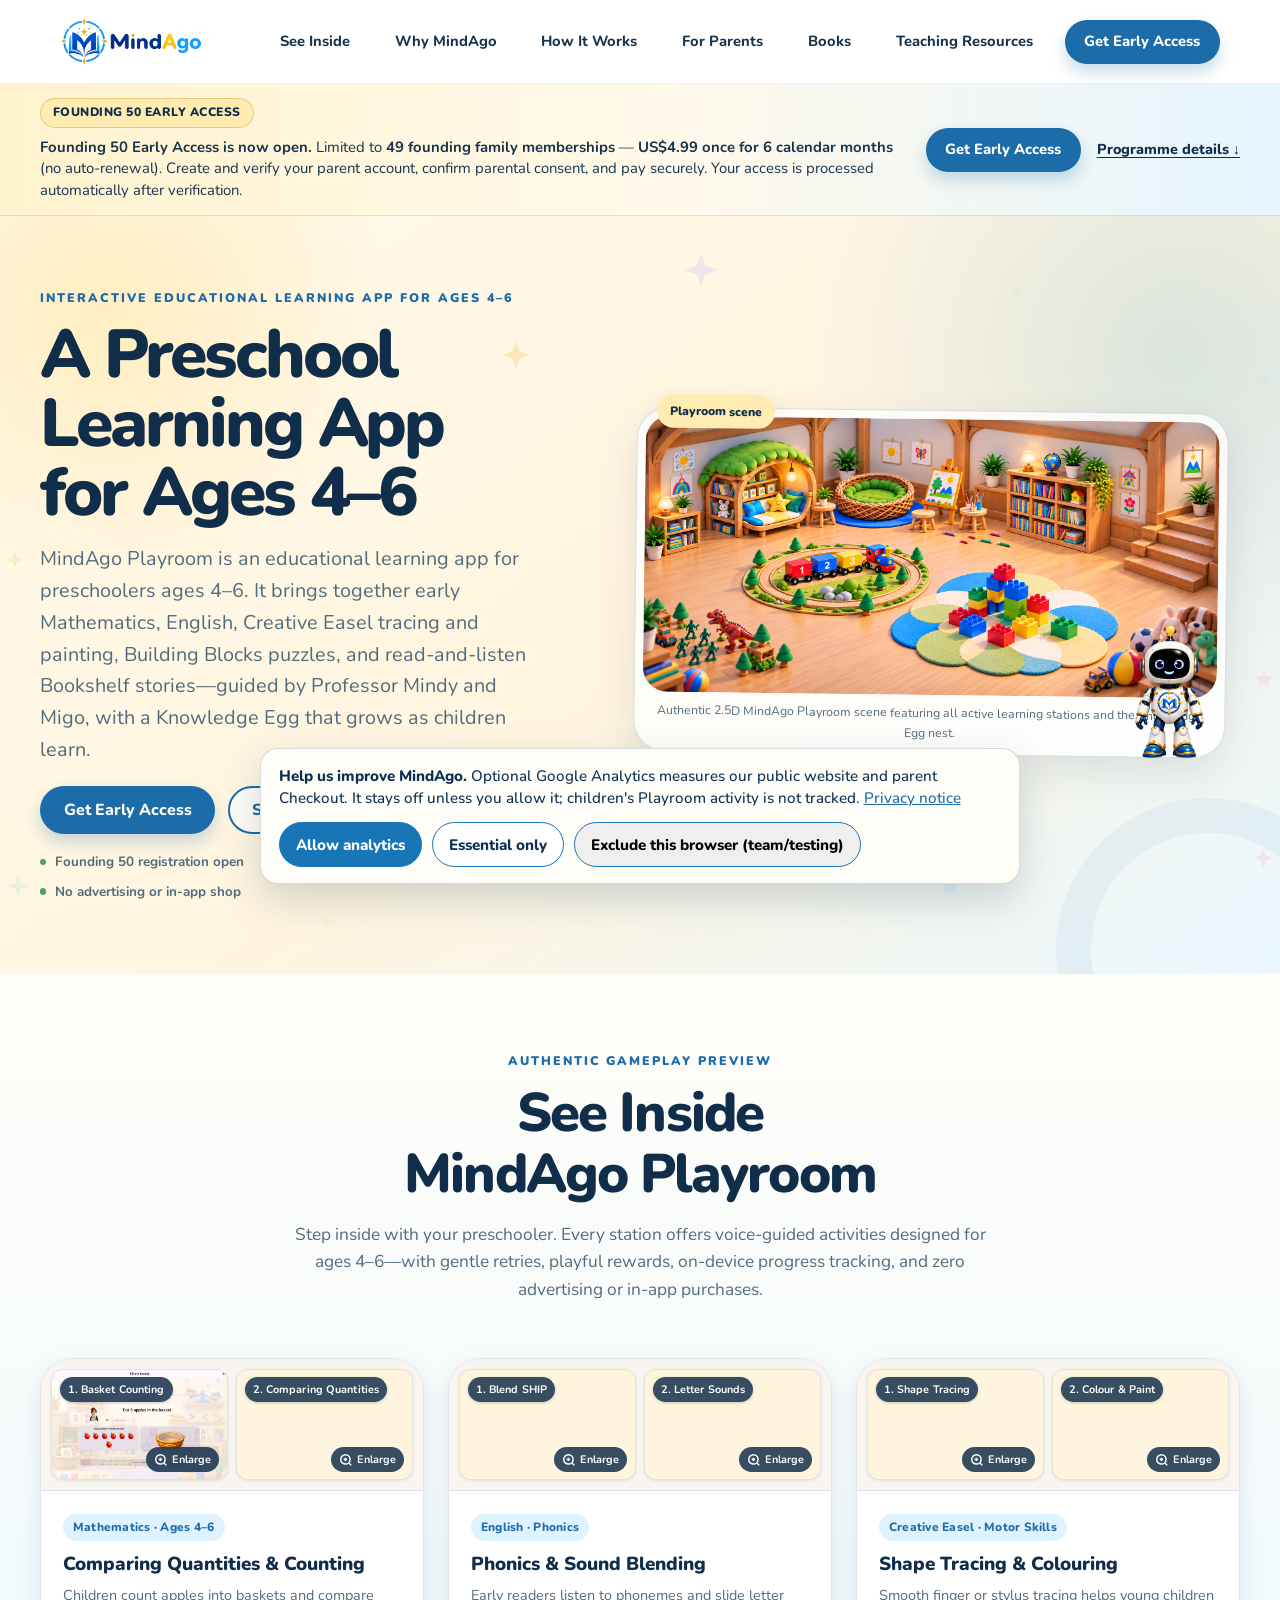
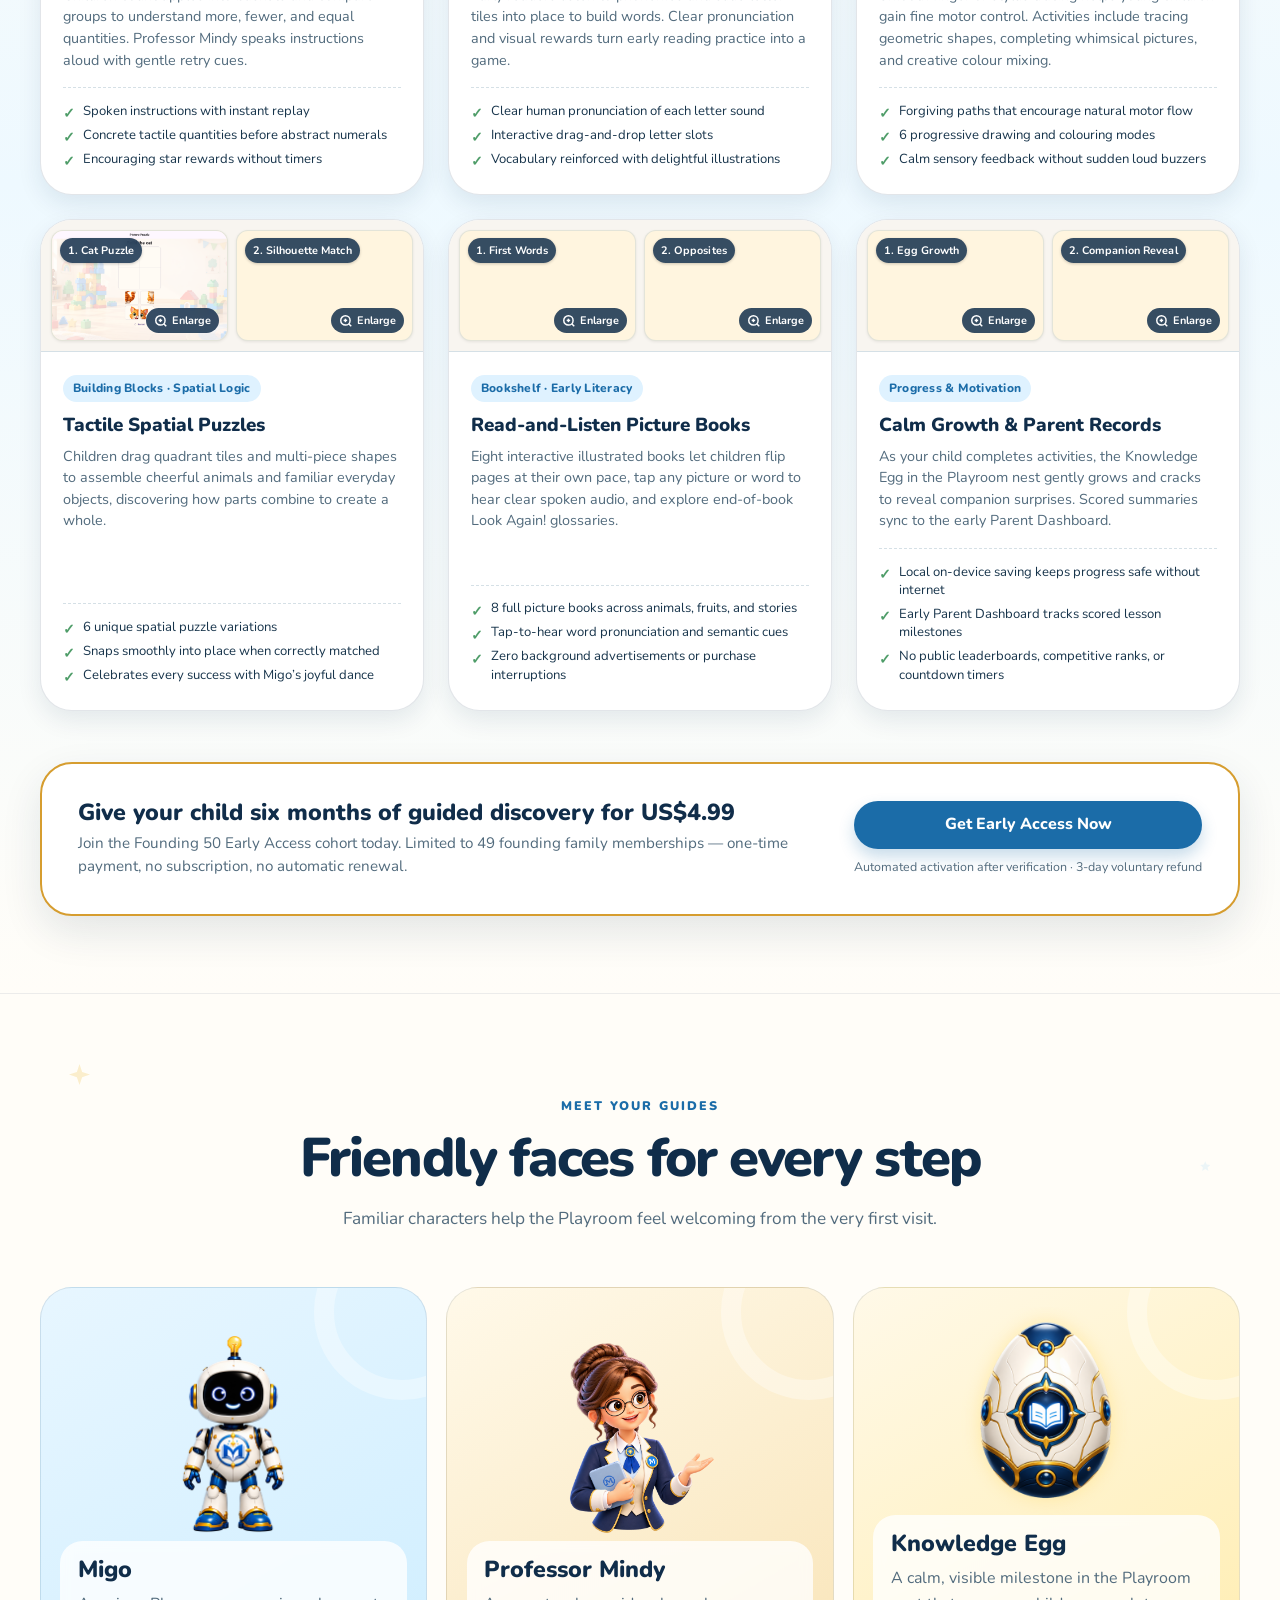
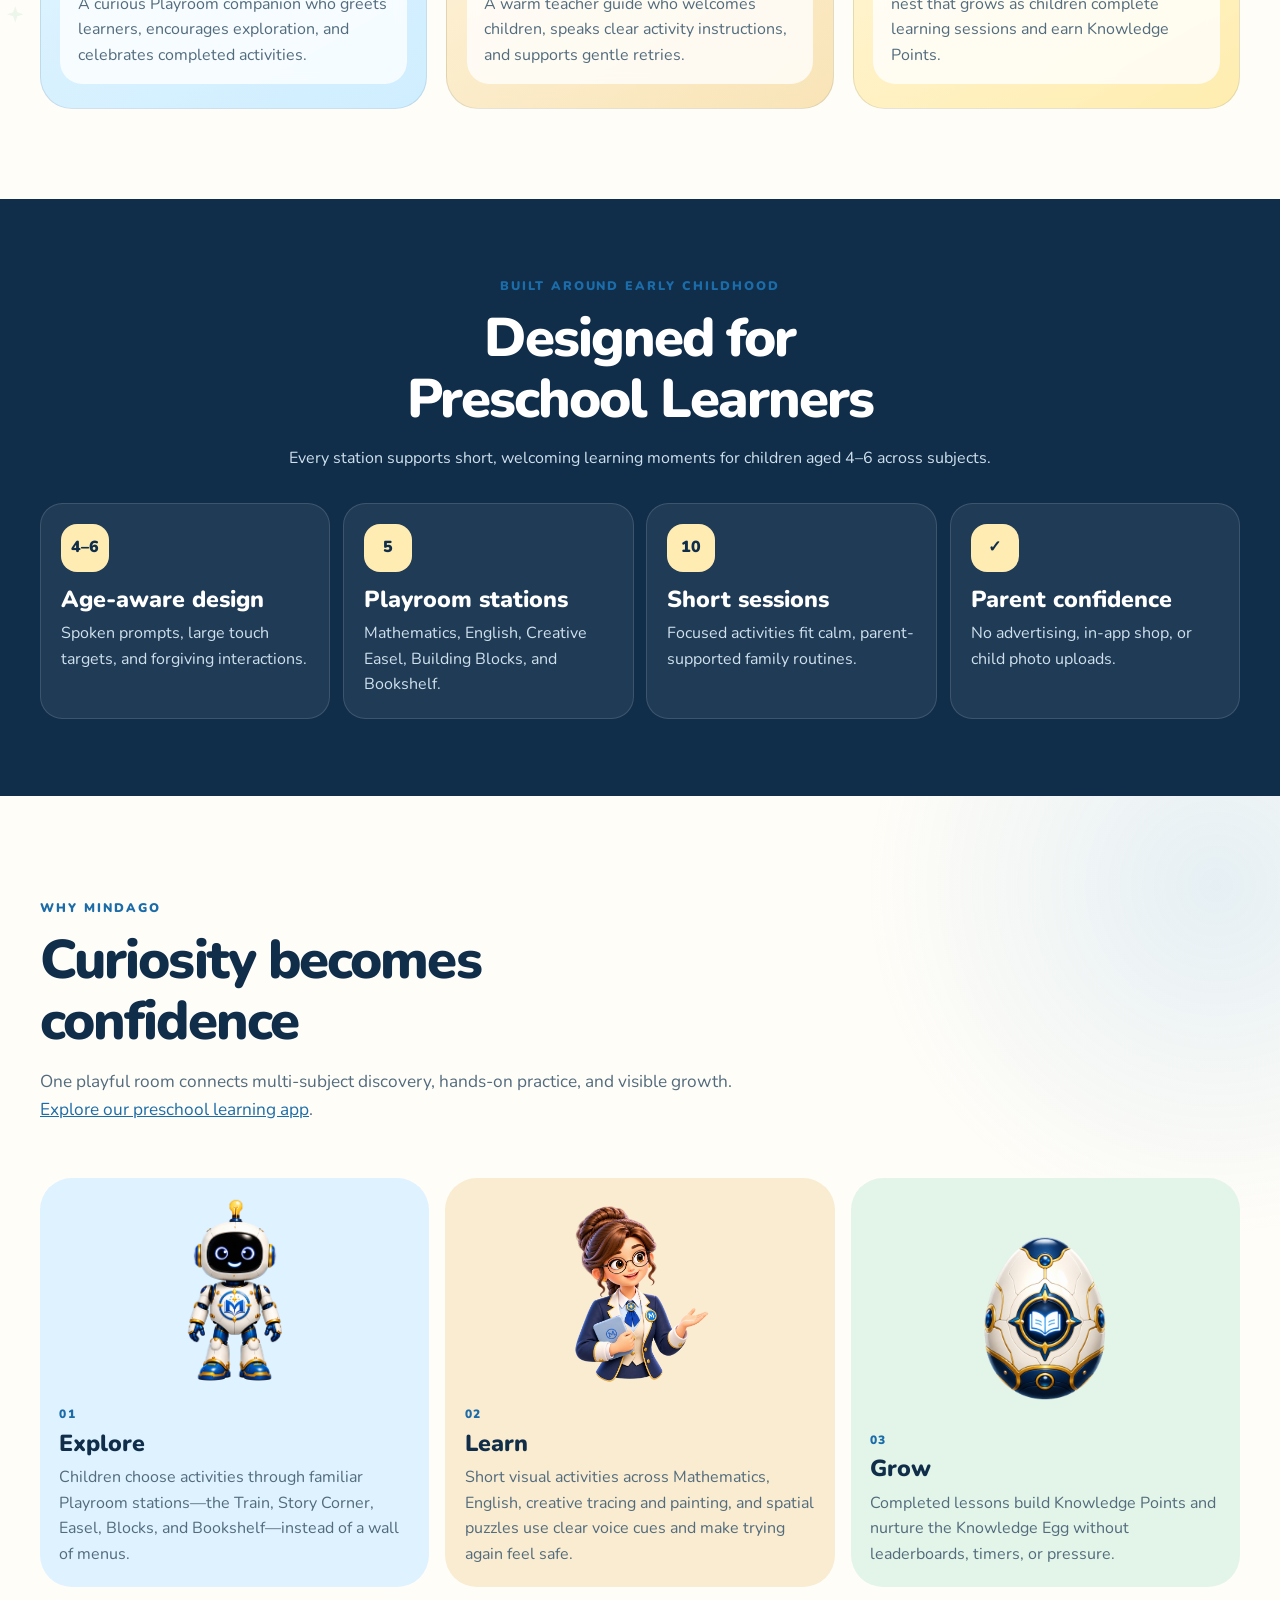
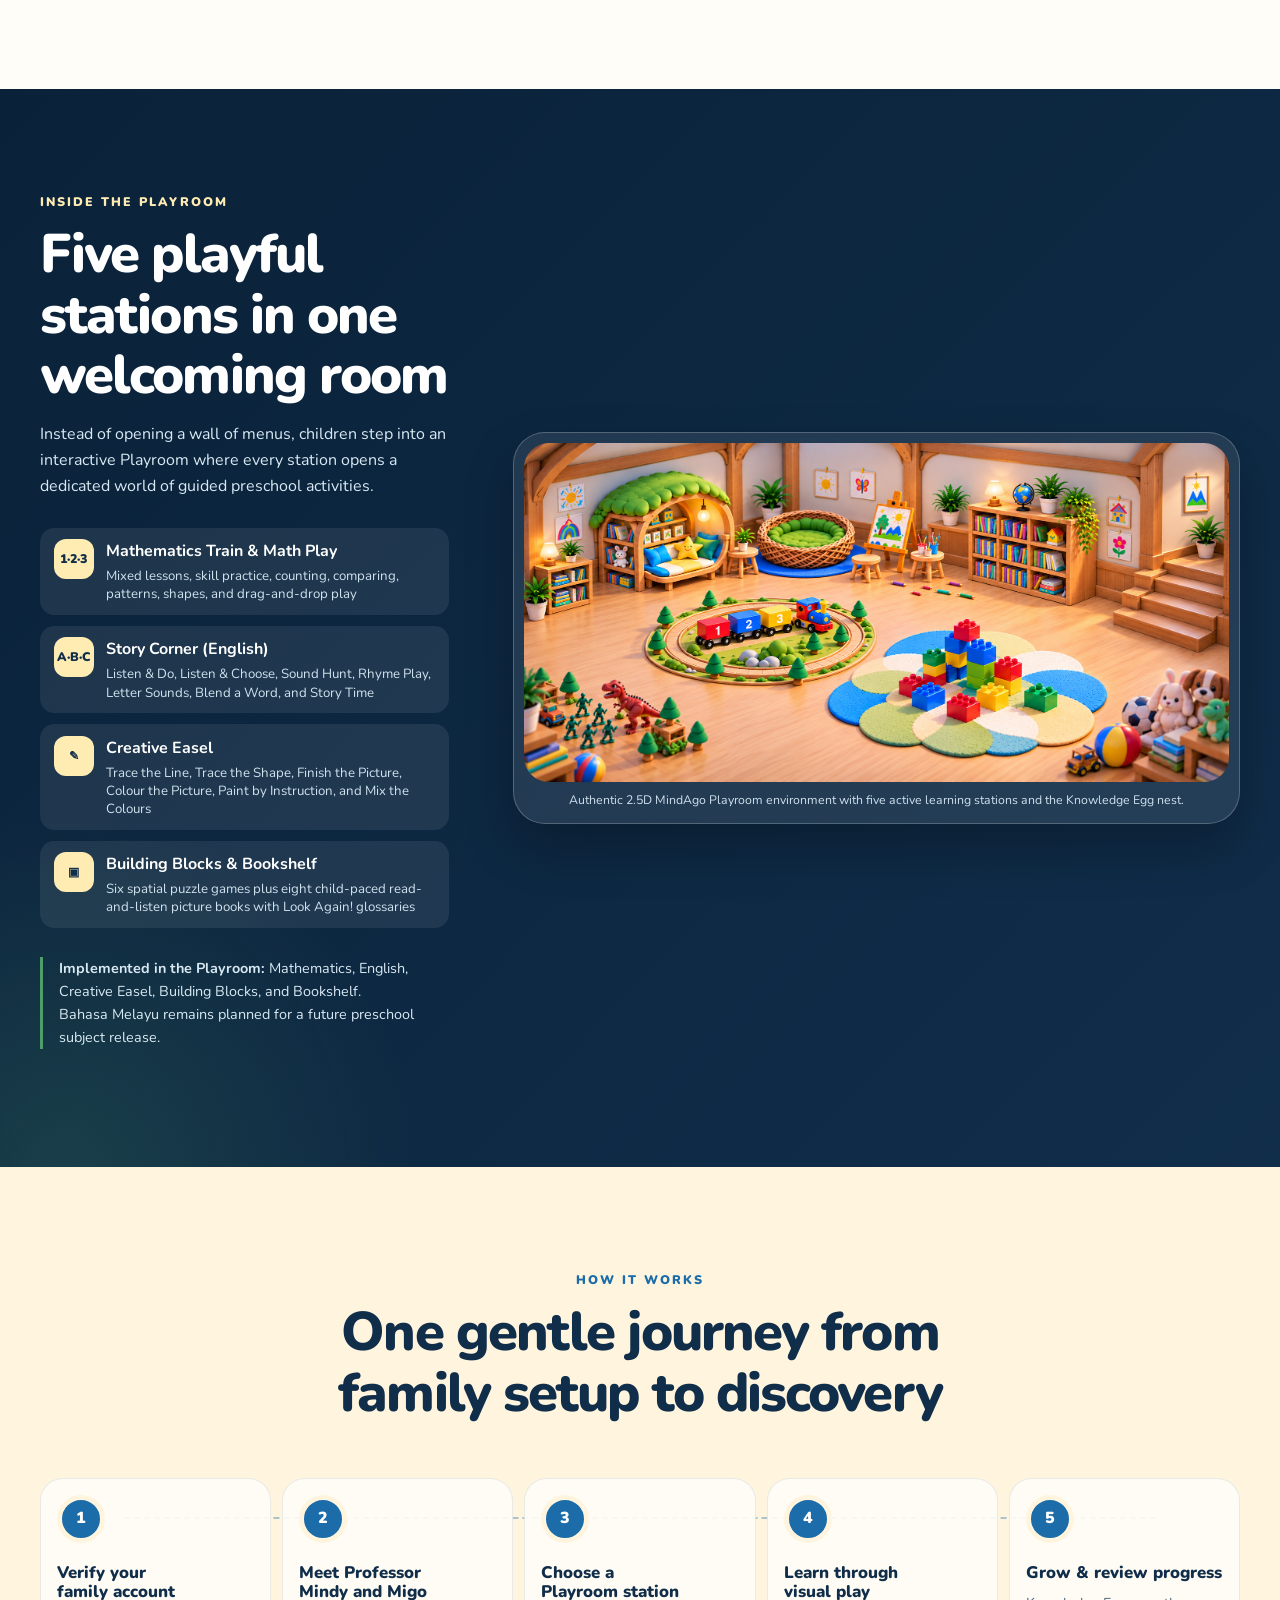
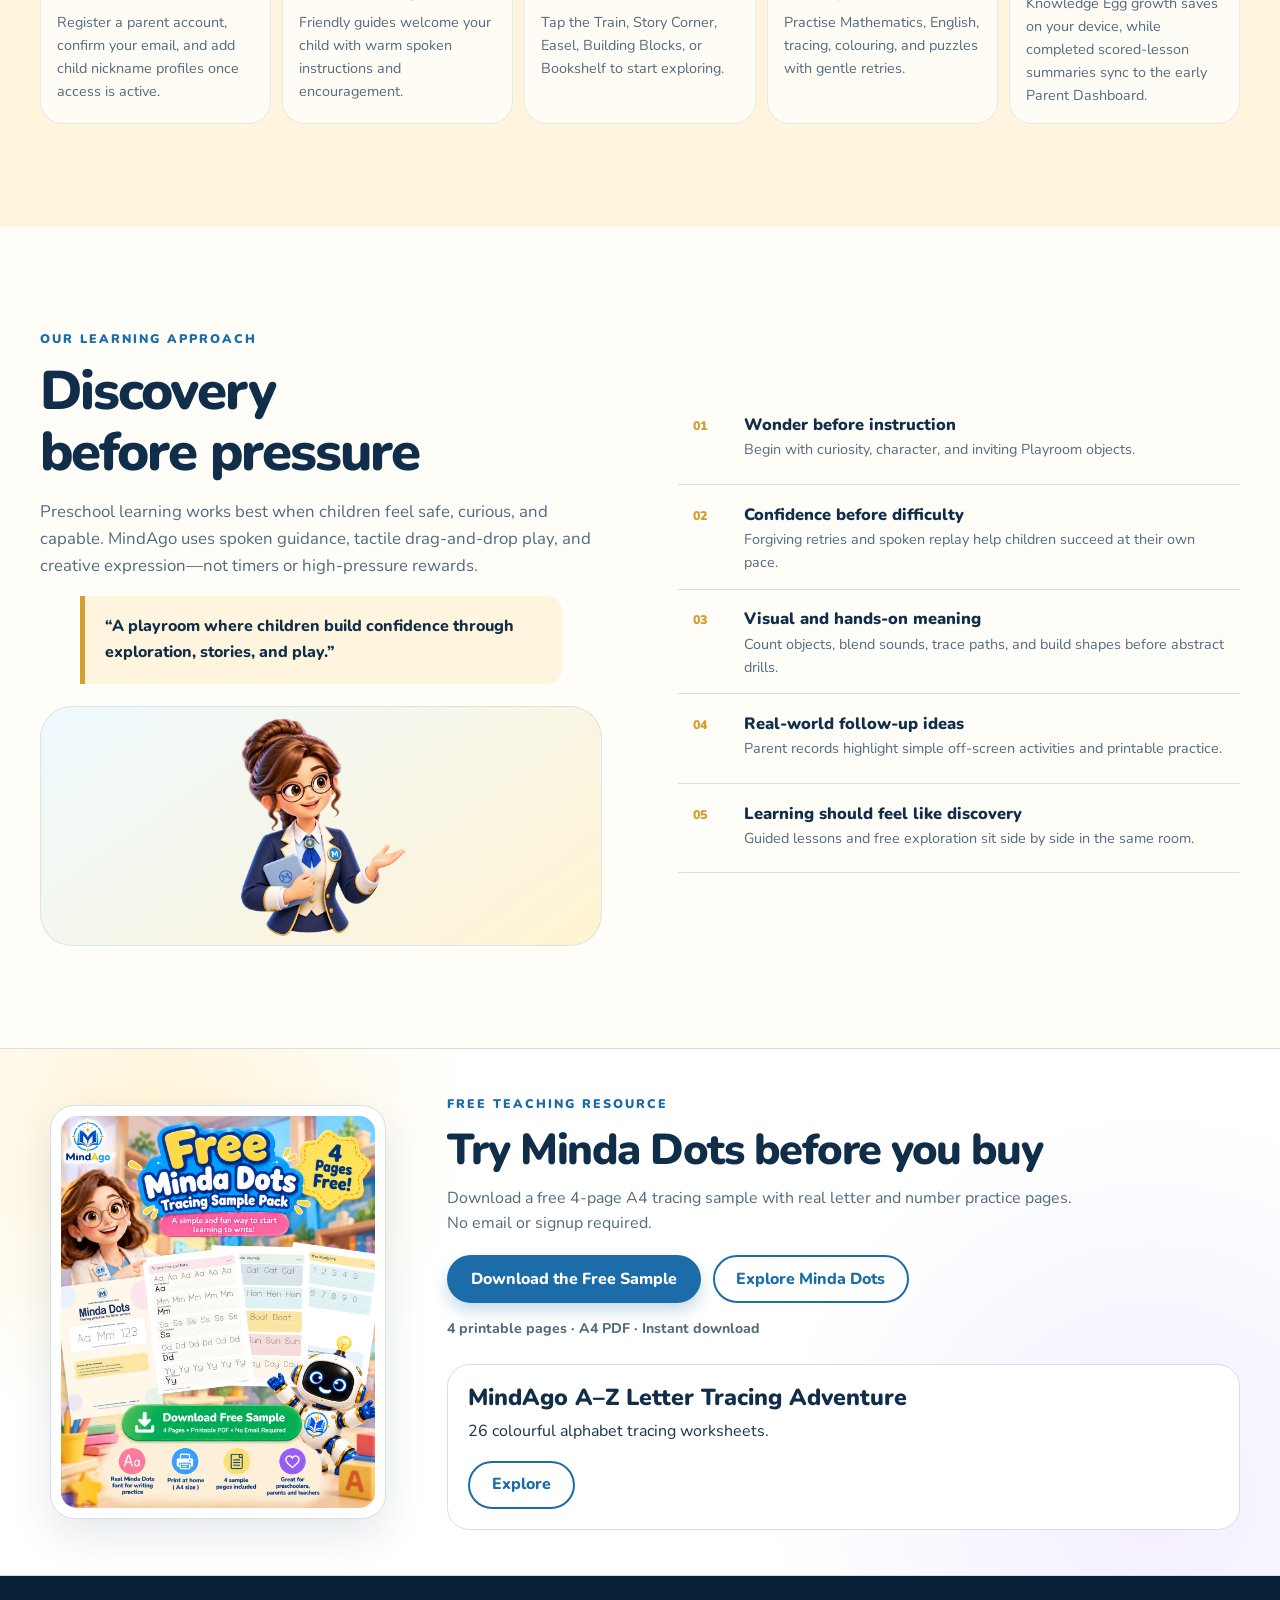
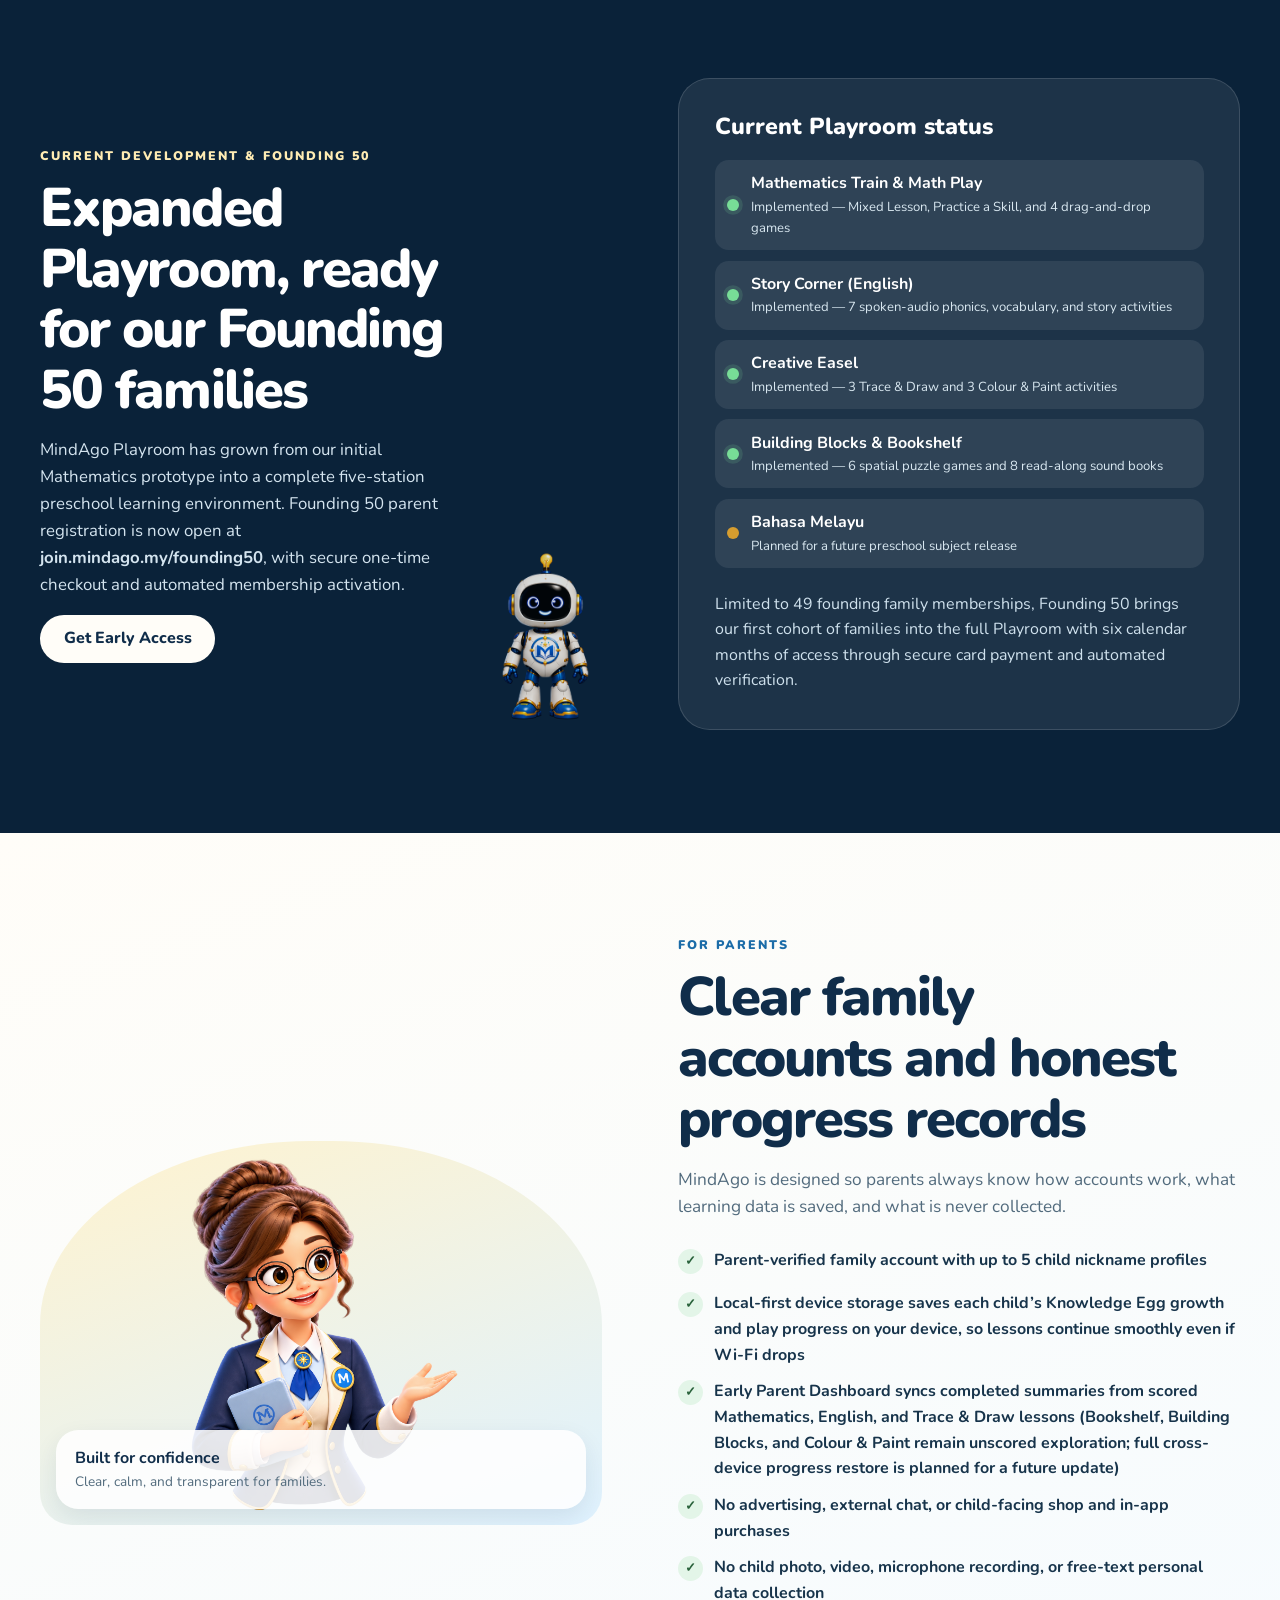
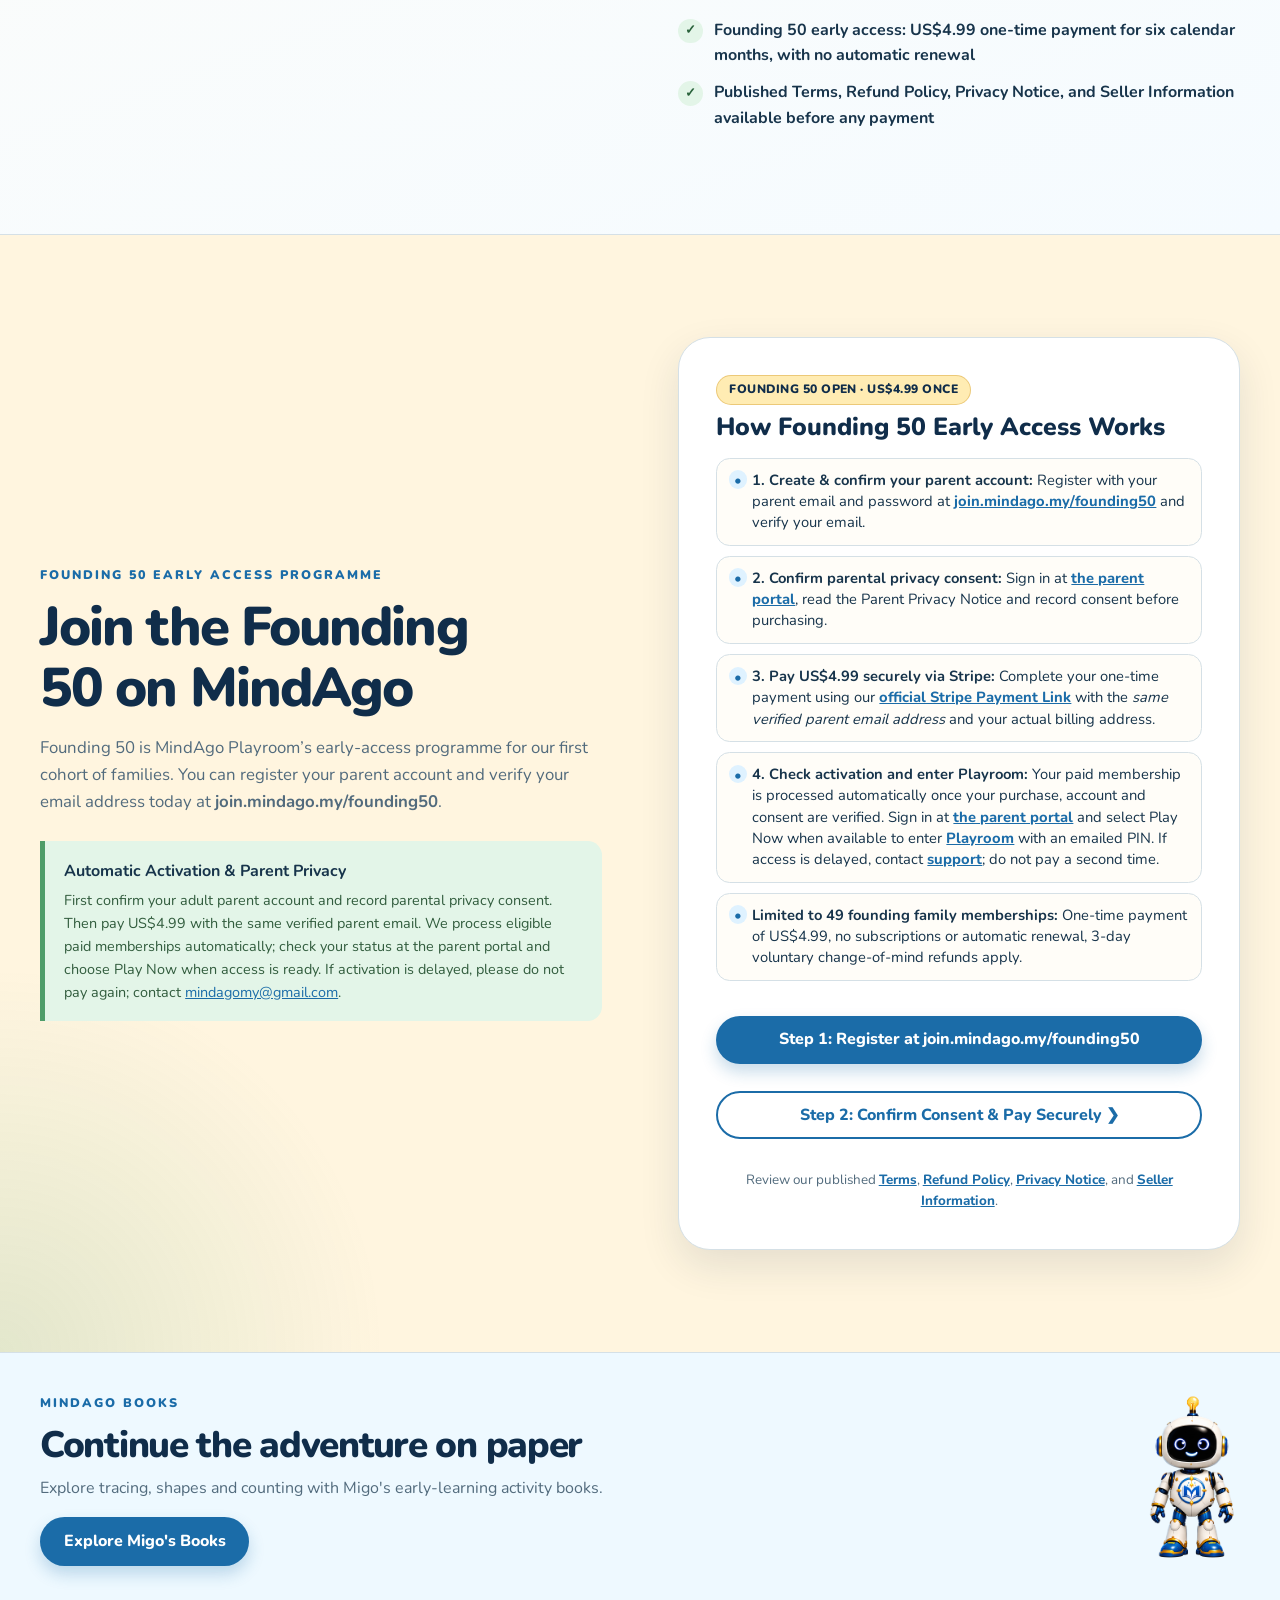
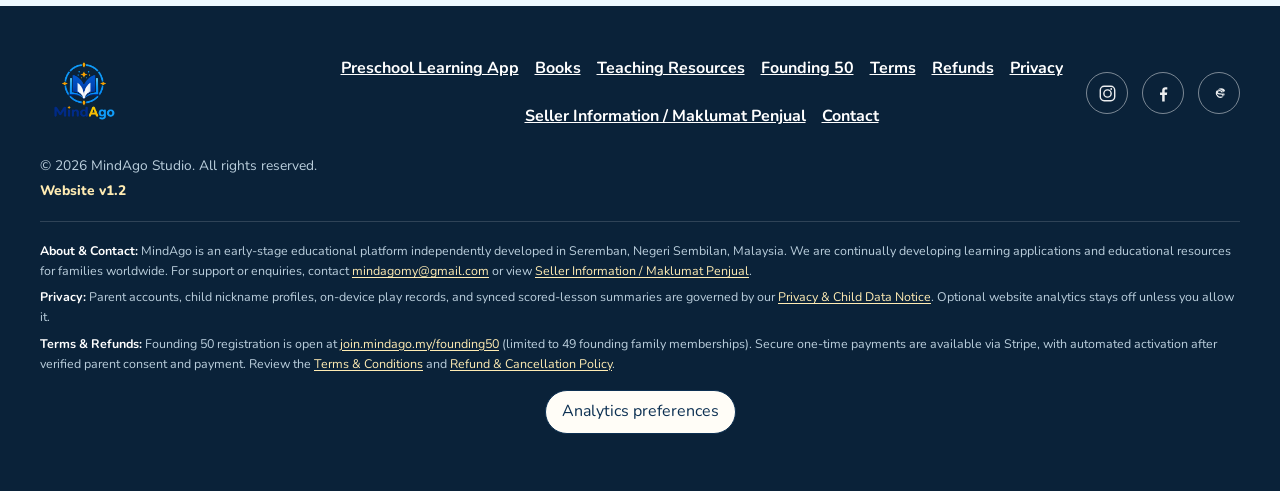
==== commit 211ec5ce: "fix(web): repair preschool discovery and consented funnel analytics" ====
--- a/index.html
+++ b/index.html
@@ -77,9 +77,9 @@
       }
     </script>
     <script src="script.js?v=20261110b" defer></script>
-    <script src="/analytics.js?v=20260928b" defer></script>
+    <script src="/analytics.js?v=20261125a" defer></script>
     <link rel="stylesheet" href="/typography.css?v=20260928a">
-    <link rel="stylesheet" href="/header.css?v=20260928a">
+    <link rel="stylesheet" href="/header.css?v=20261125a">
     <link rel="stylesheet" href="/motion.css?v=20260928c">
     <script src="/motion.js?v=20260928c" defer></script>
   </head>
@@ -135,7 +135,7 @@
         <div class="container hero-grid">
           <div class="hero-copy" data-reveal>
             <p class="eyebrow">Interactive educational learning app for ages 4–6</p>
-            <h1 id="hero-title">A Preschool Learning App Where Learning Comes Alive</h1>
+            <h1 id="hero-title">A Preschool Learning App for Ages 4–6</h1>
             <p class="hero-summary">
               MindAgo Playroom is an educational learning app for preschoolers ages 4–6. It brings together early Mathematics, English, Creative Easel tracing and
               painting, Building Blocks puzzles, and read-and-listen Bookshelf stories—guided by
--- a/styles.css
+++ b/styles.css
@@ -2400,3 +2400,62 @@
   font-size: 0.92rem;
   line-height: 1.5;
 }
+
+
+/* Authentic Playroom video — unobtrusive until a real MP4 is deployed. */
+.playroom-video-feature[hidden] {
+  display: none !important;
+}
+.playroom-video-feature {
+  max-width: 1050px;
+  margin: 0 auto clamp(2rem, 4vw, 3rem);
+  padding: clamp(1rem, 2.8vw, 1.75rem);
+  border: 1px solid var(--line);
+  border-radius: var(--radius-large);
+  background: var(--white);
+  box-shadow: var(--shadow-soft);
+}
+.playroom-video-feature__intro {
+  display: flex;
+  flex-direction: column;
+  gap: 1rem;
+  align-items: flex-start;
+  justify-content: space-between;
+  margin-bottom: 1.25rem;
+}
+.playroom-video-feature__intro h3 {
+  color: var(--navy);
+  font-size: clamp(1.2rem, 2vw, 1.55rem);
+  margin: 0.25rem 0 0.5rem;
+}
+.playroom-video-feature__intro p:not(.eyebrow) {
+  color: var(--muted);
+  margin: 0;
+  line-height: 1.6;
+}
+.playroom-video-feature__player {
+  display: block;
+  width: 100%;
+  height: auto;
+  aspect-ratio: 7 / 3;
+  background: #15202b;
+  border-radius: calc(var(--radius-large) / 2);
+  object-fit: contain;
+}
+.playroom-video-feature__note {
+  color: var(--muted);
+  font-size: 0.85rem;
+  line-height: 1.5;
+  margin: 0.75rem 0 0;
+}
+@media (min-width: 740px) {
+  .playroom-video-feature__intro {
+    flex-direction: row;
+    align-items: center;
+    gap: 2rem;
+  }
+  .playroom-video-feature__intro .button {
+    flex-shrink: 0;
+    white-space: nowrap;
+  }
+}
--- a/header.css
+++ b/header.css
@@ -71,3 +71,10 @@
     border-bottom:1px solid rgba(0,0,0,.06);
   }
 }
+/* Contextual links keep printable resources connected to the existing Playroom offer. */
+.playroom-resource-link { background: #eef9ff; color: #0c3052; padding: clamp(2rem, 5vw, 3.5rem) 1.25rem; }
+.playroom-resource-link__inner { max-width: 65rem; margin-inline: auto; }
+.playroom-resource-link h2 { font-size: clamp(1.4rem, 3vw, 2rem); line-height: 1.25; margin: 0 0 1rem; }
+.playroom-resource-link p { max-width: 70ch; line-height: 1.65; }
+.playroom-resource-link a { color: #075a91; text-underline-offset: .2em; }
+.playroom-resource-link a:focus-visible { outline: 3px solid #075a91; outline-offset: 4px; }
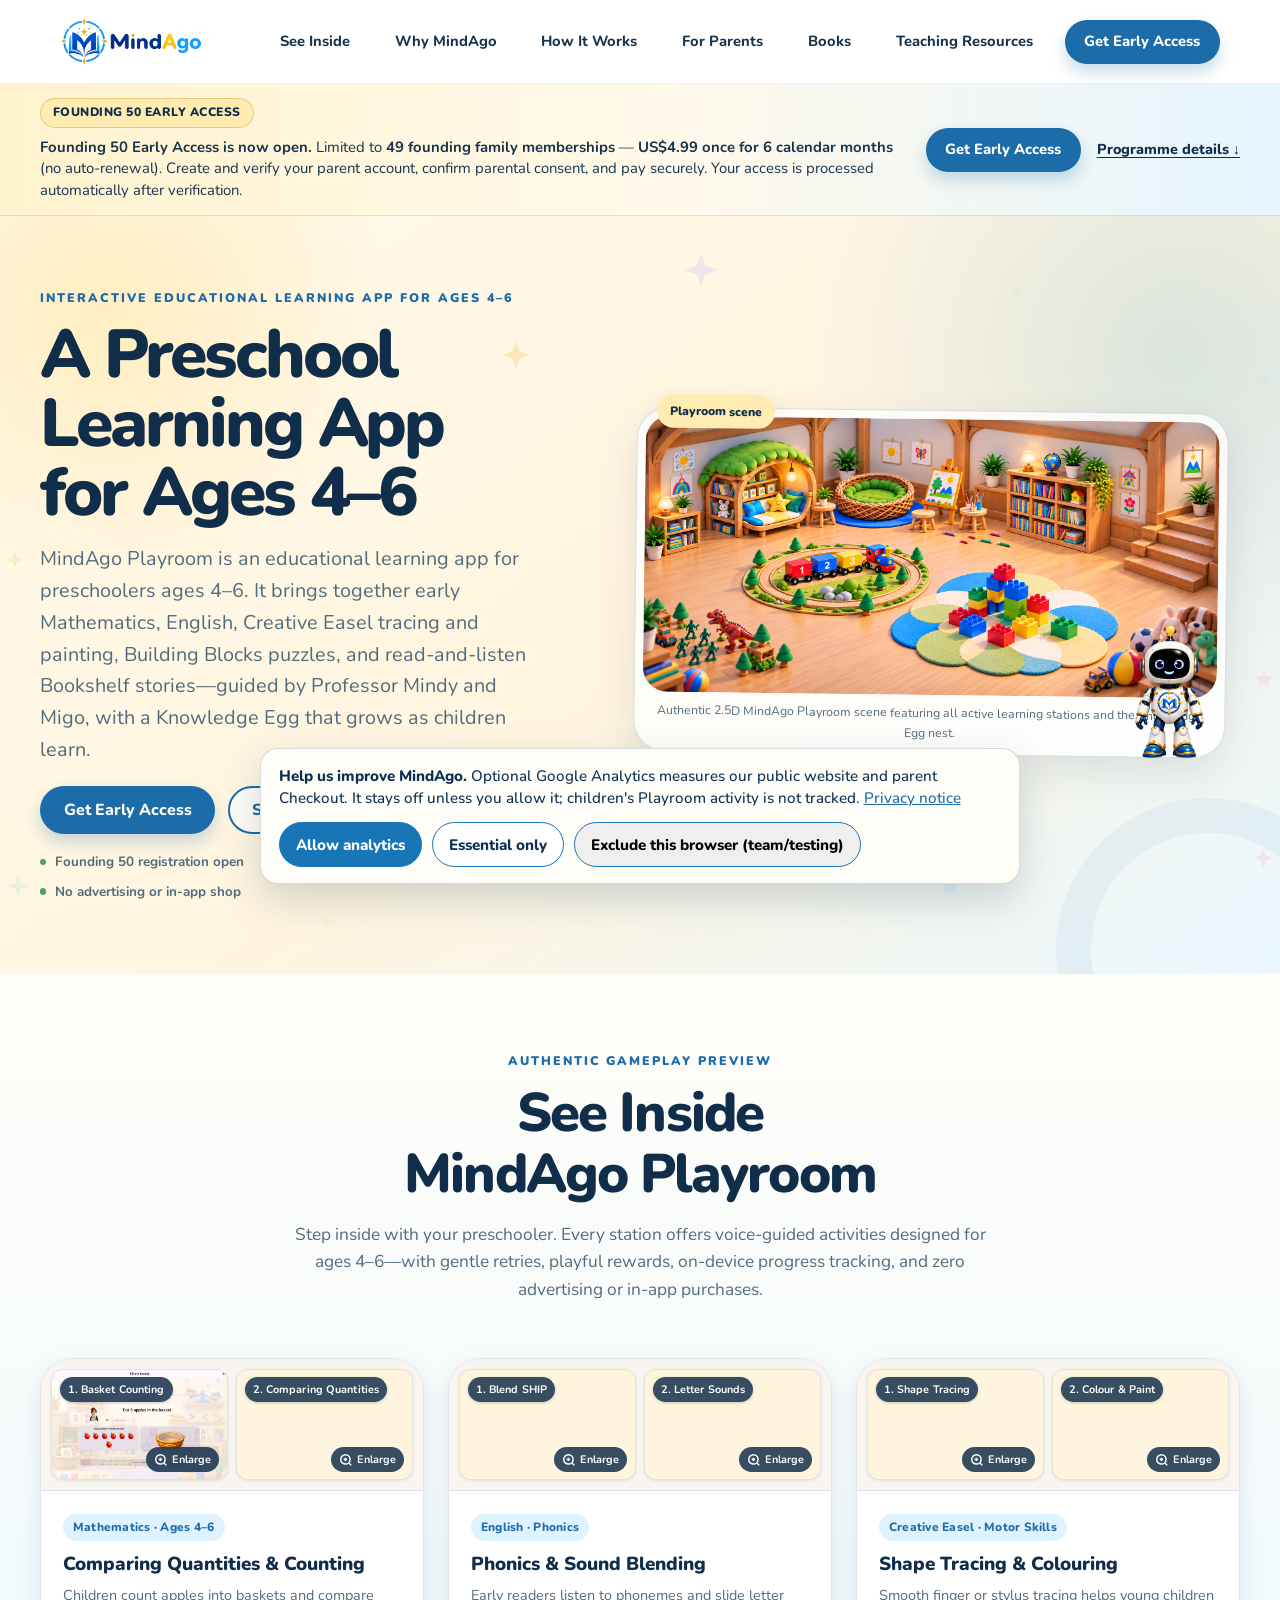
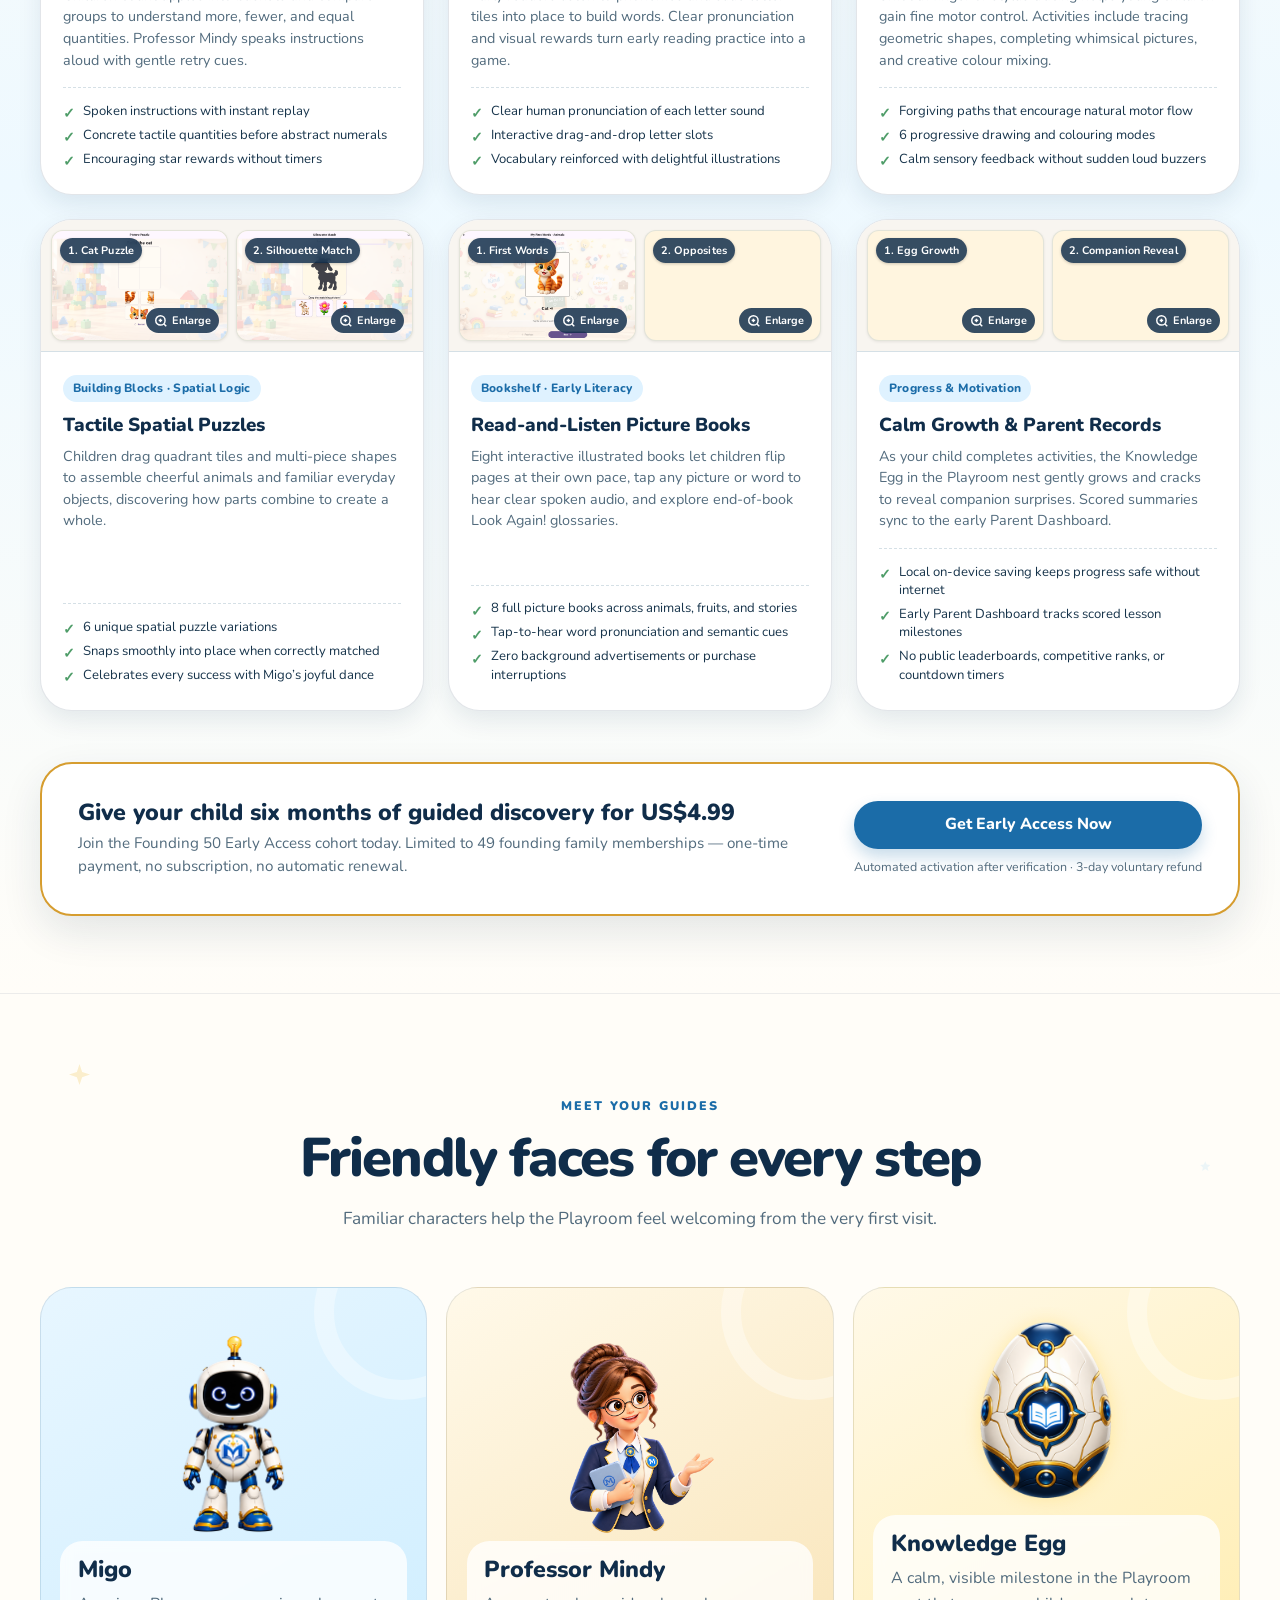
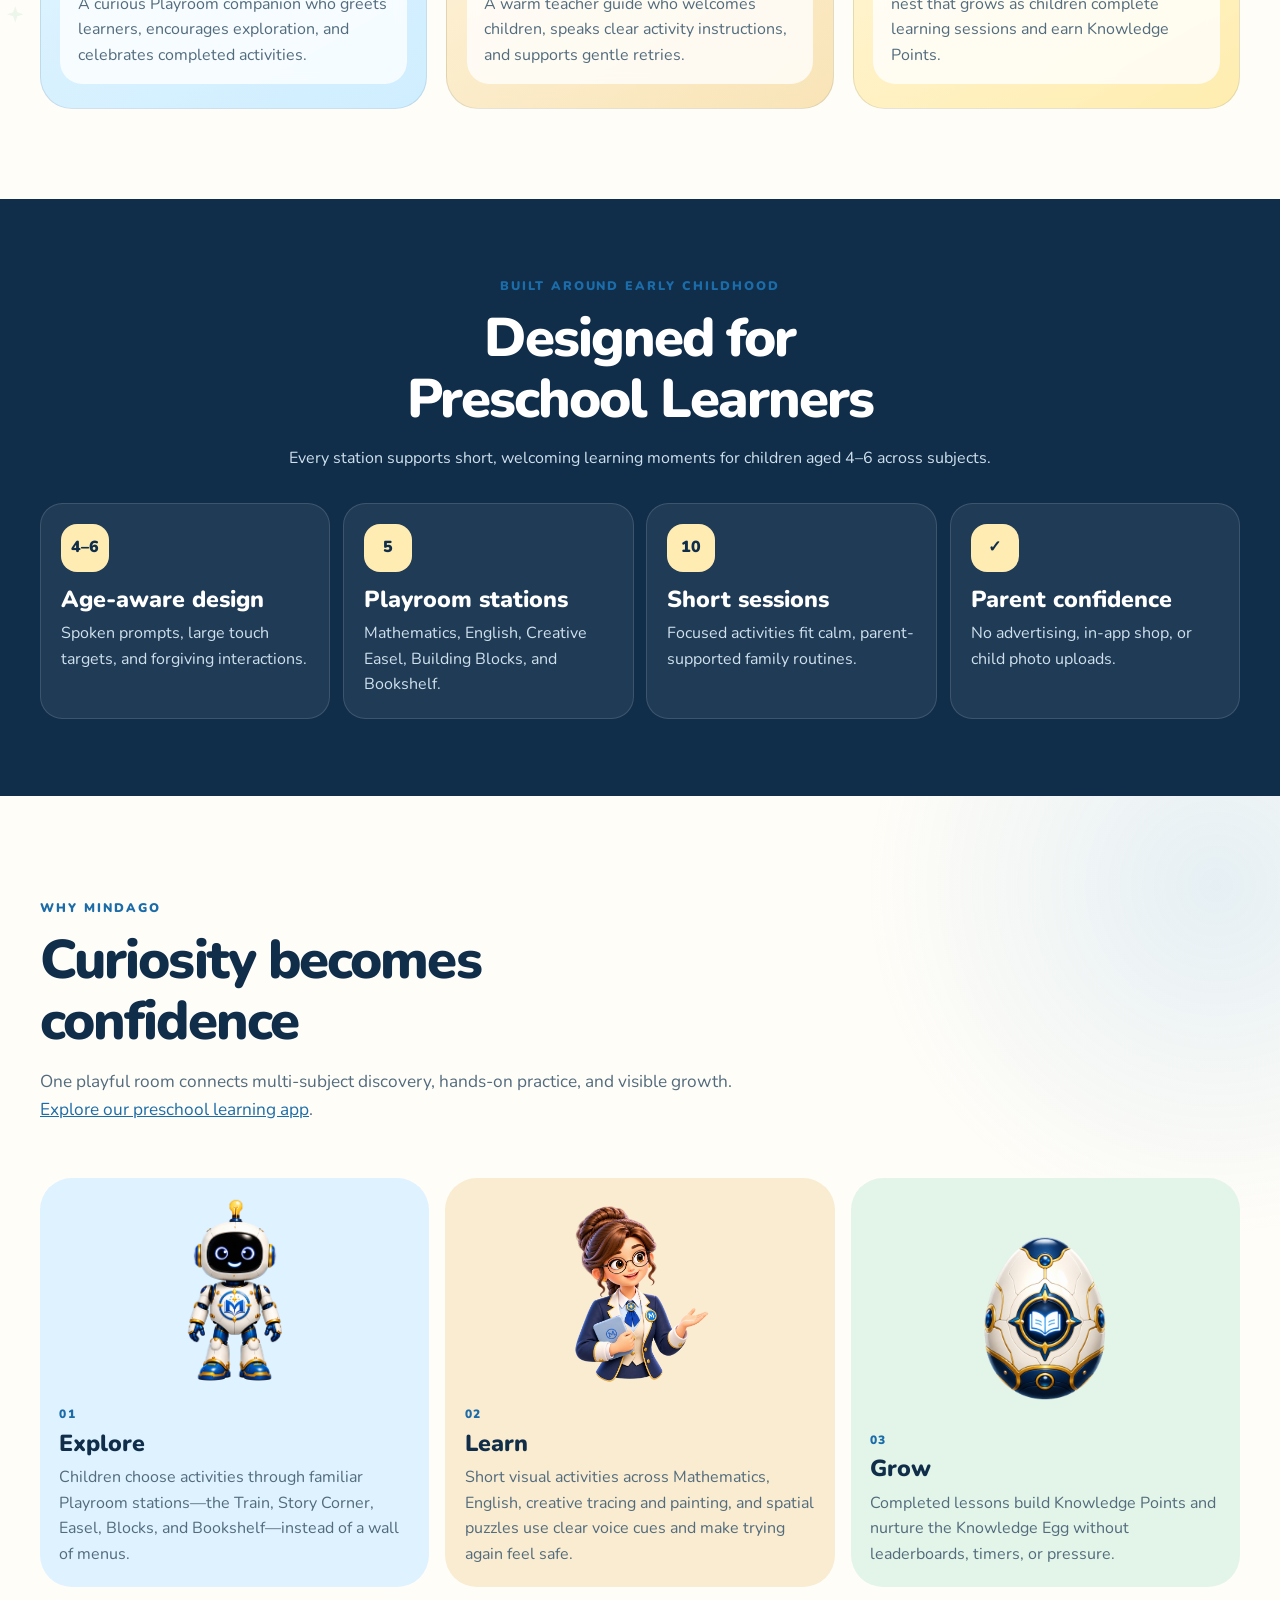
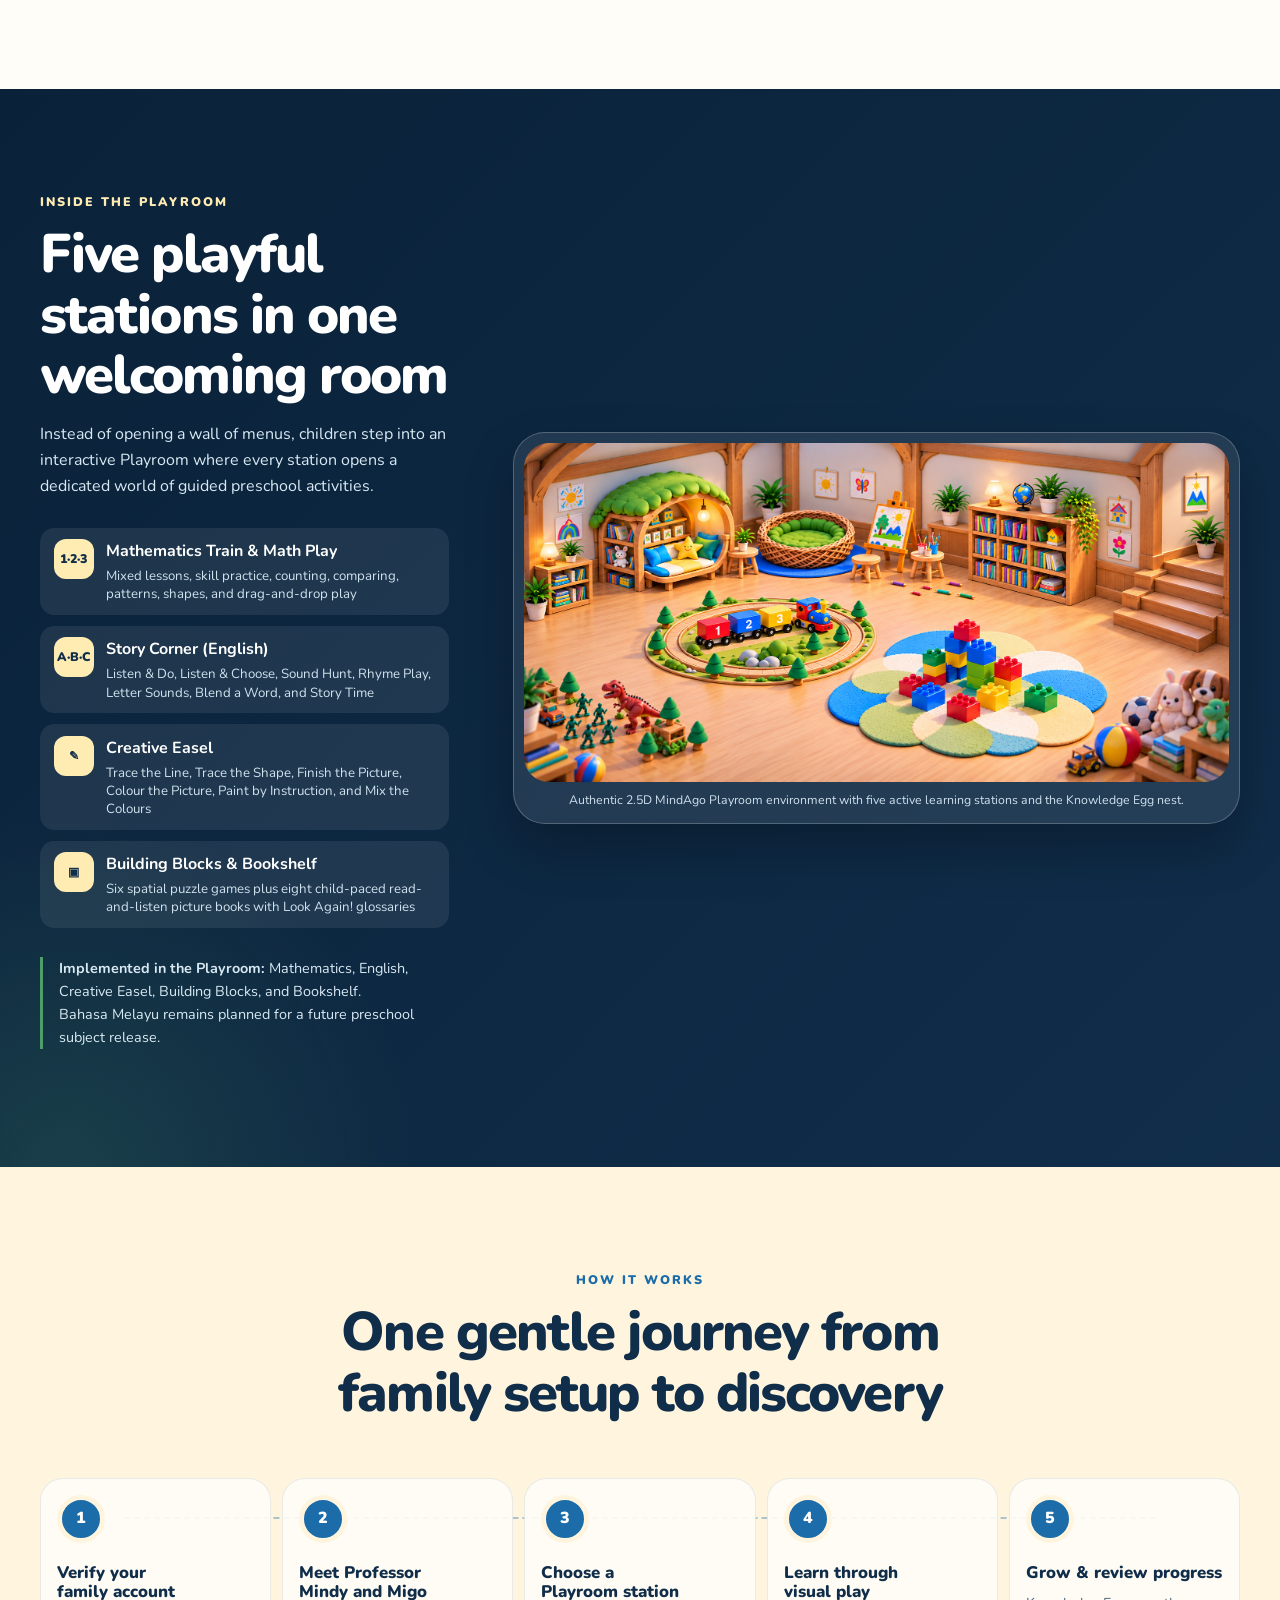
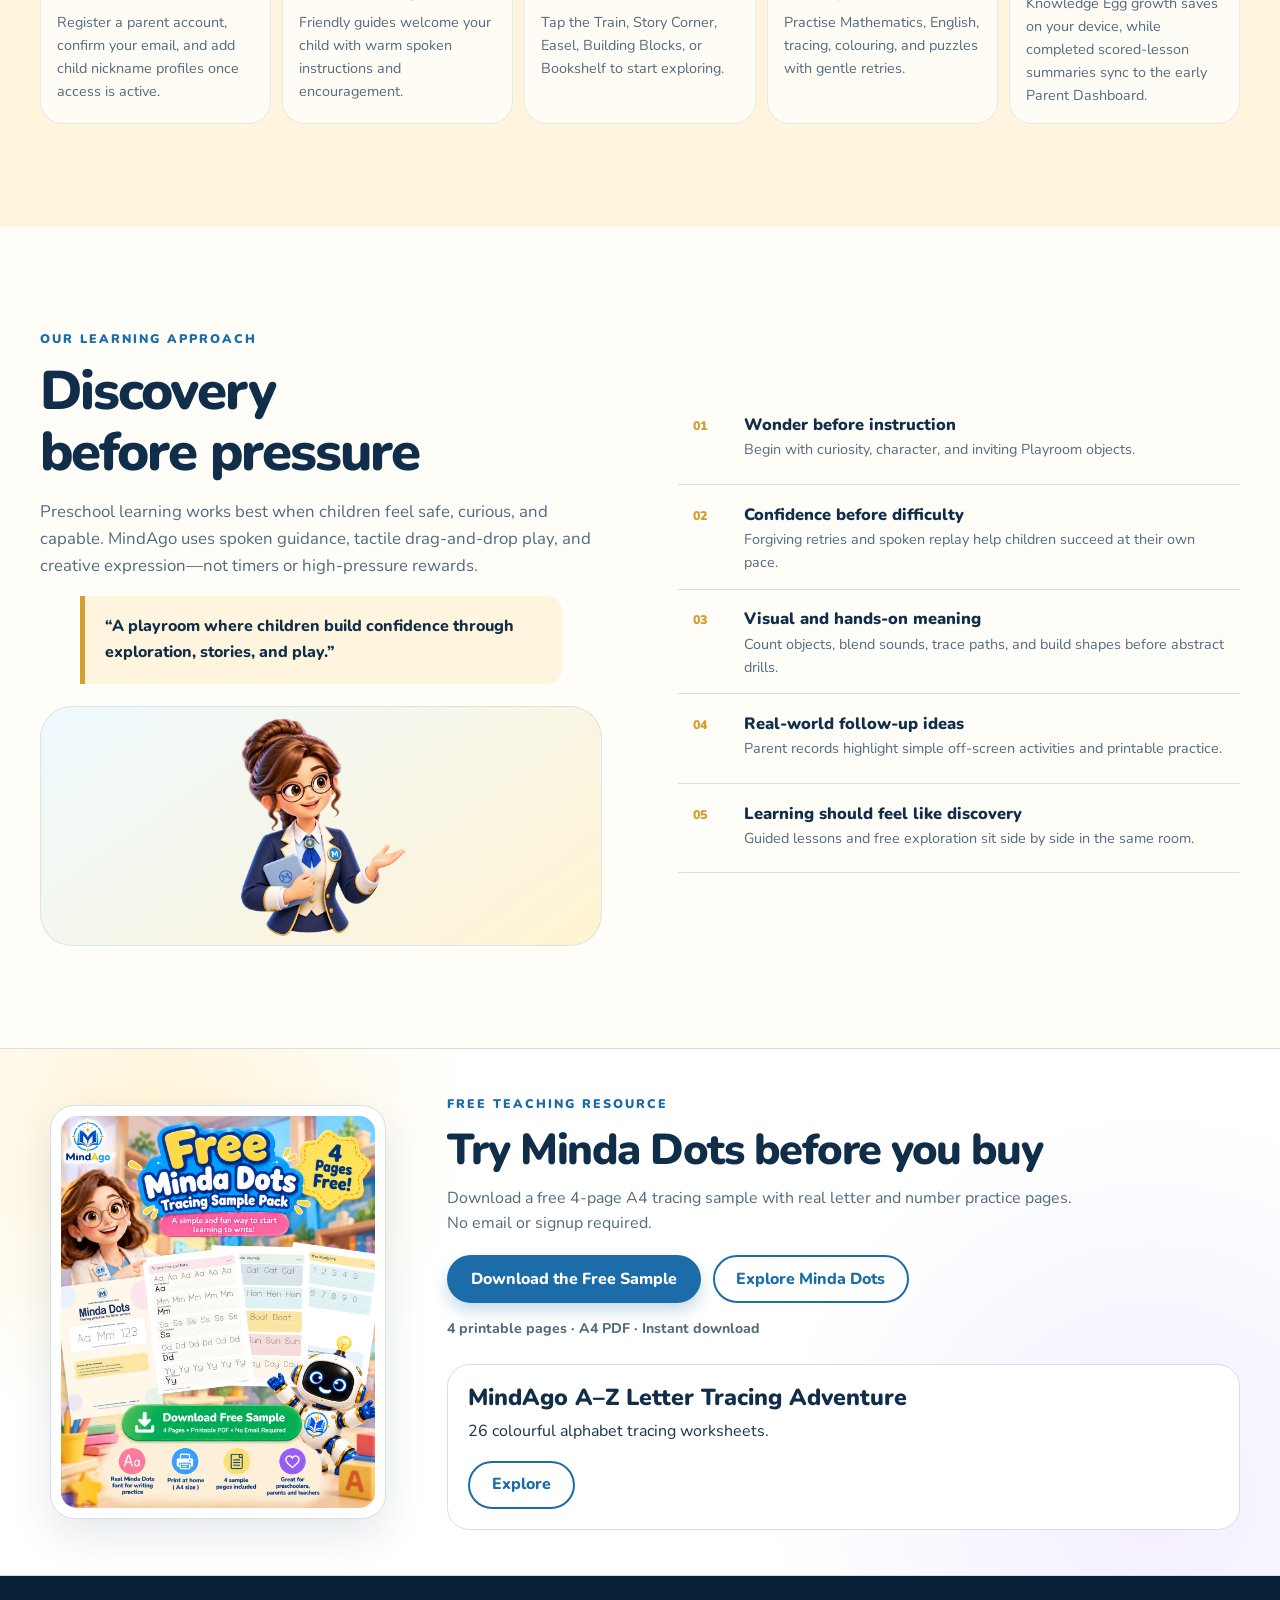
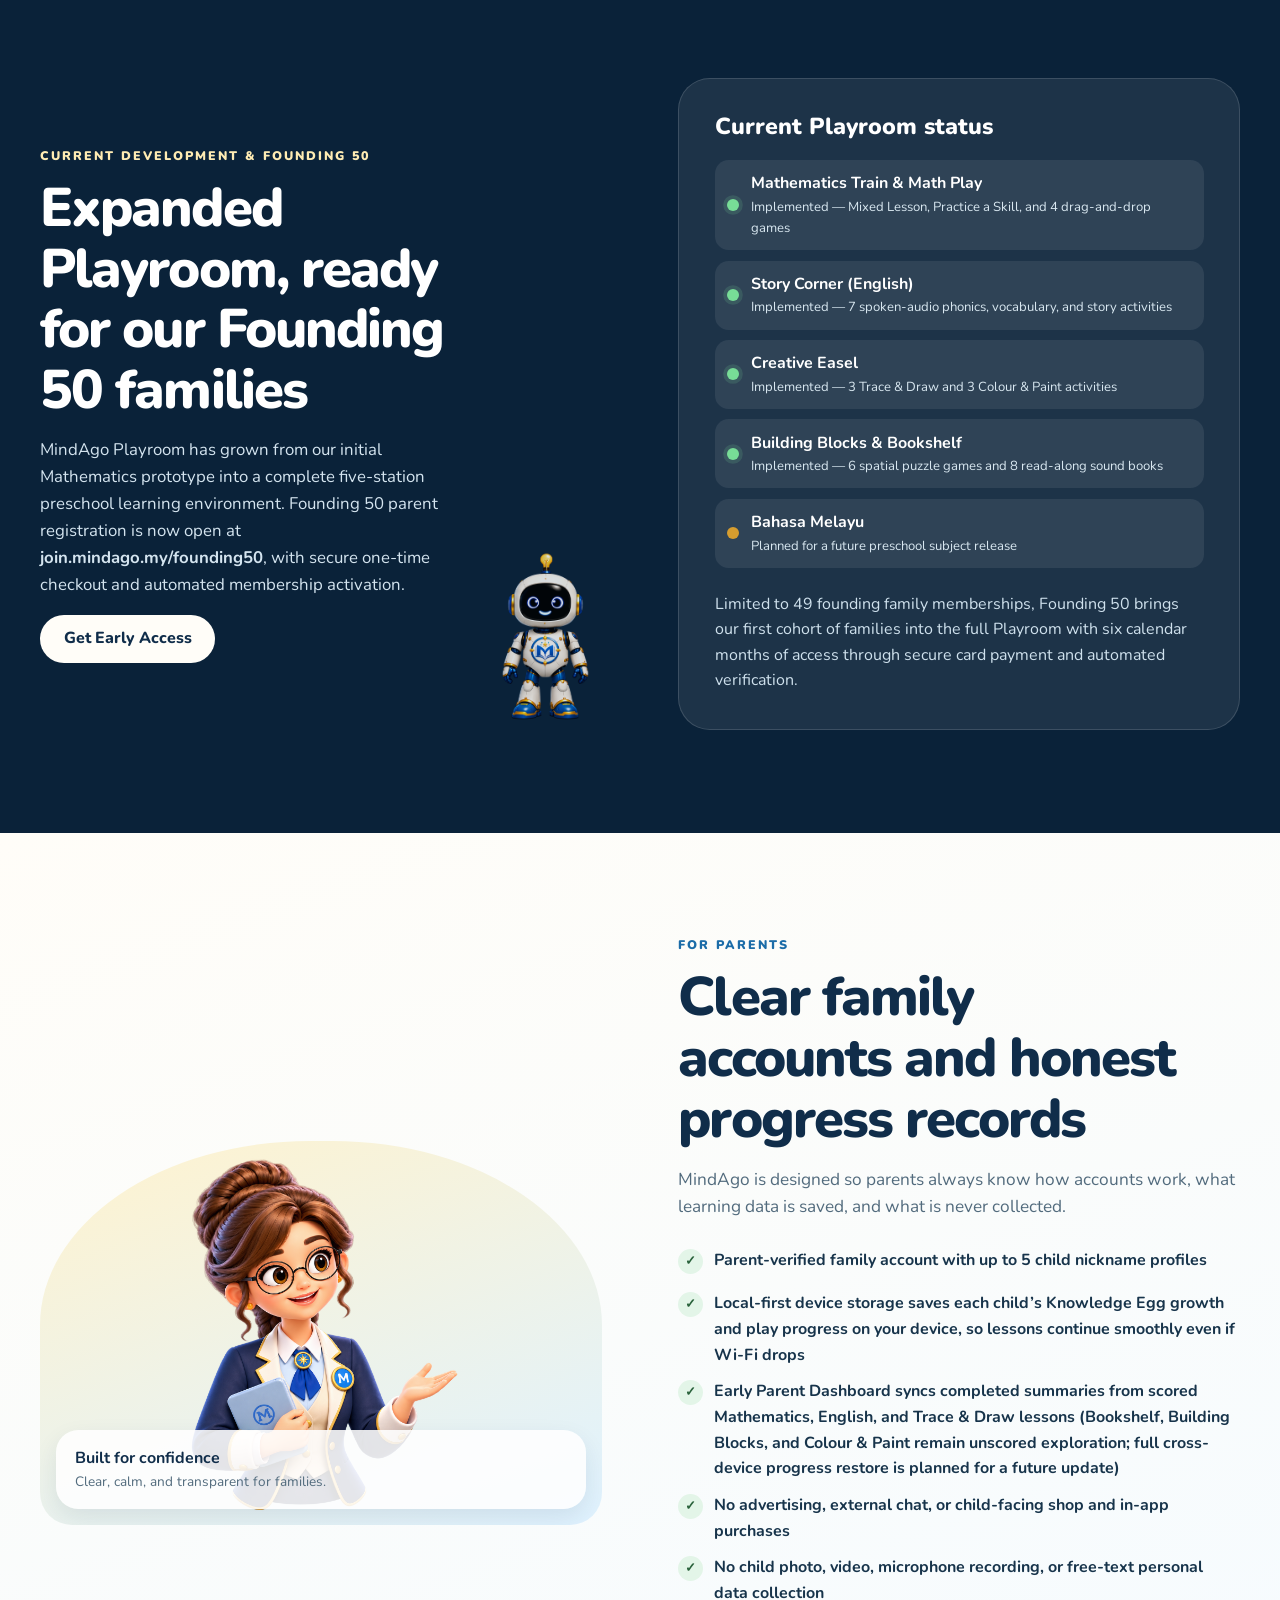
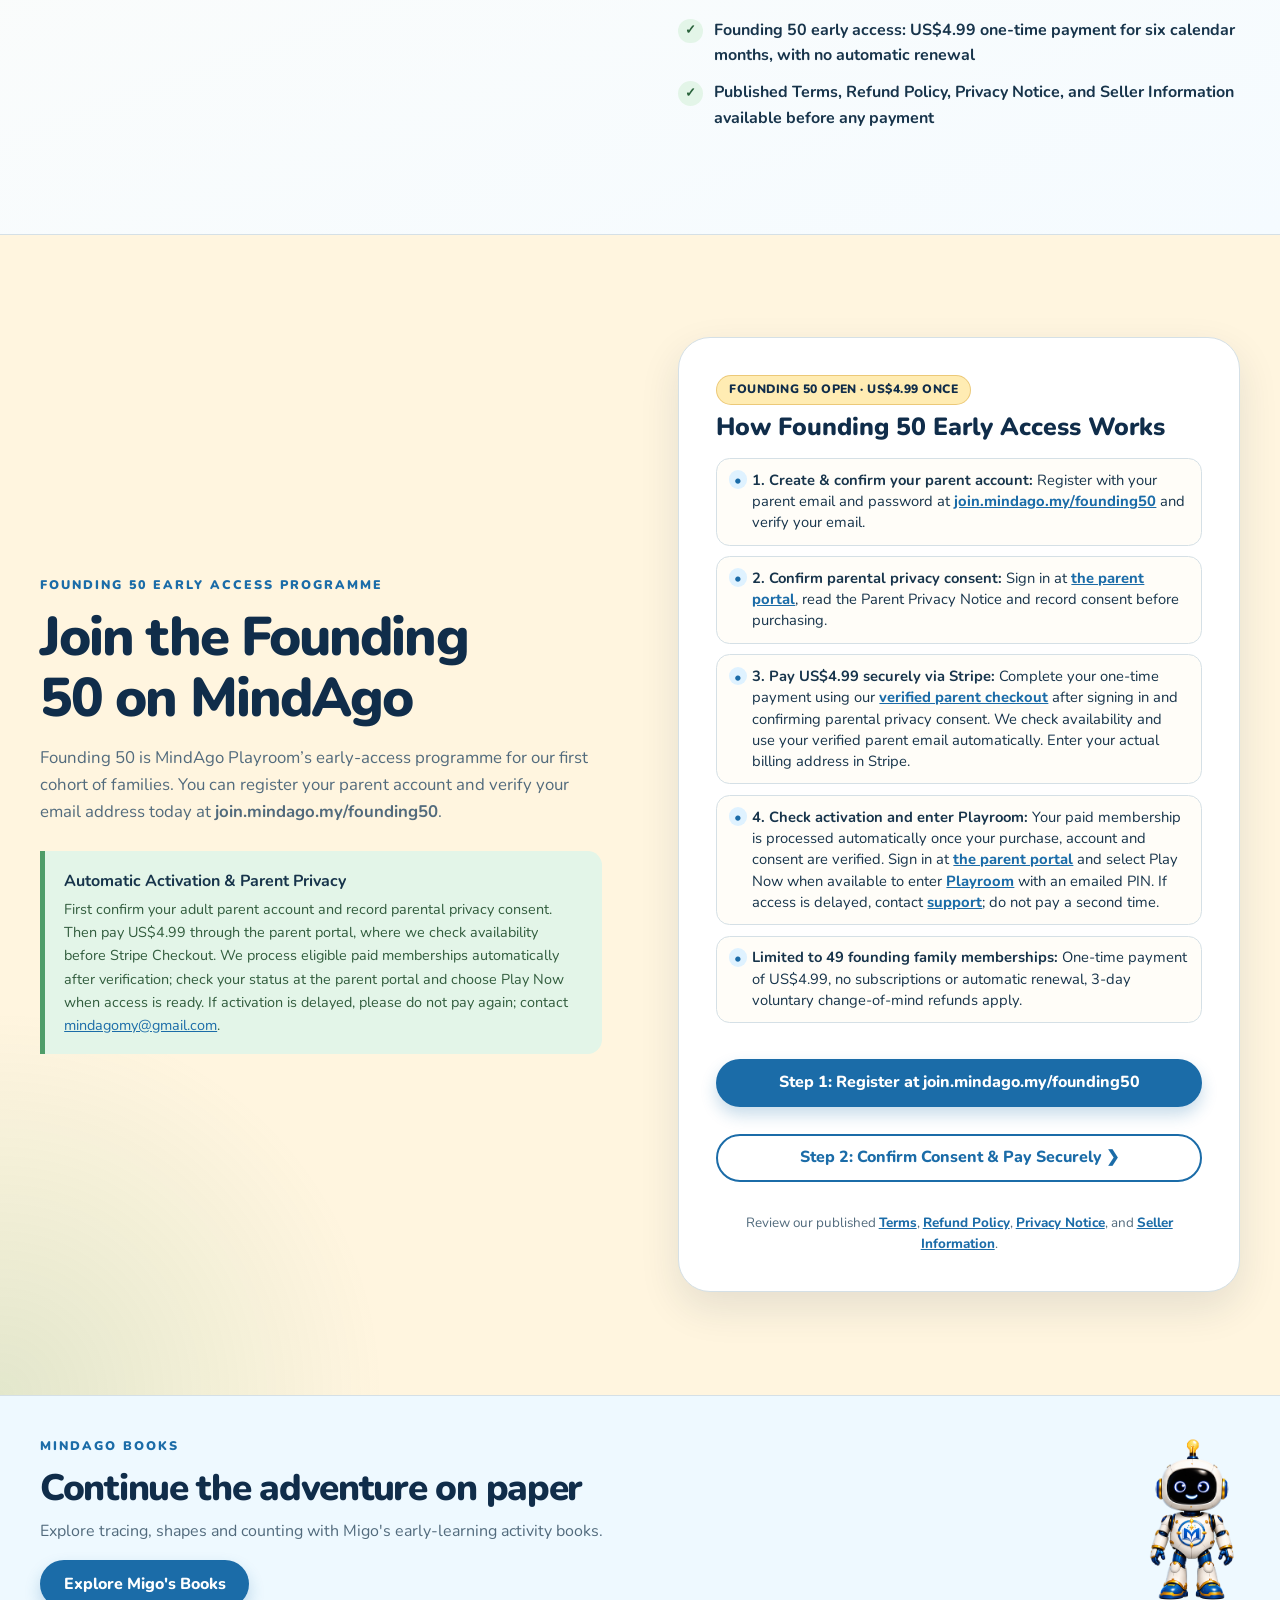
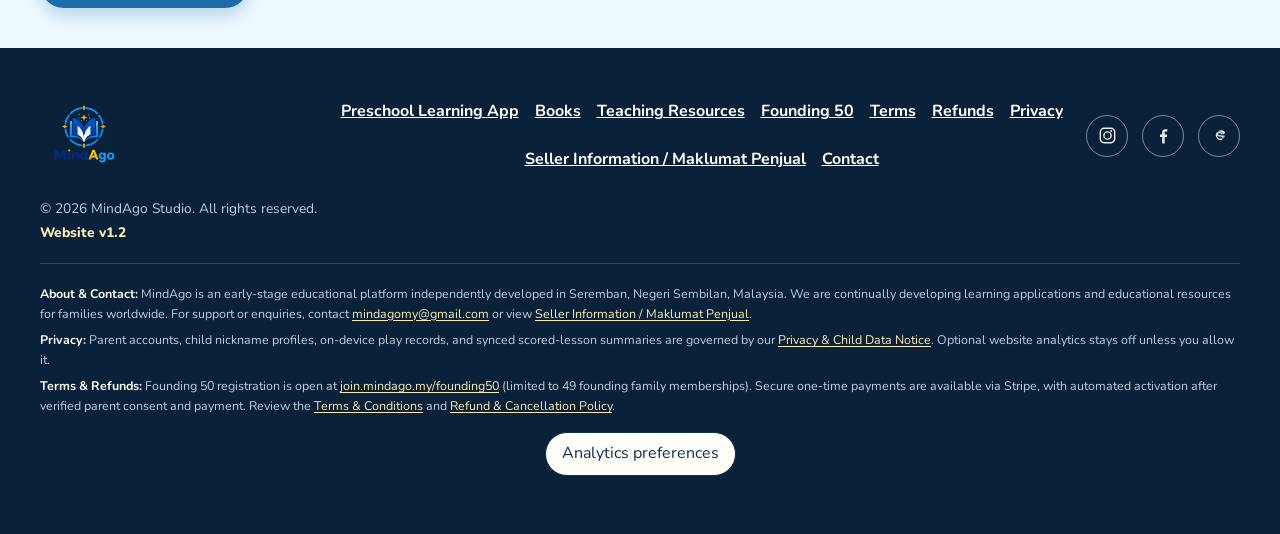
==== commit 9ba8ea6d: "fix(web): route Founding 50 purchases through verified parents" ====
--- a/index.html
+++ b/index.html
@@ -894,7 +894,7 @@
               <strong>Automatic Activation &amp; Parent Privacy</strong>
               <p>
                 First confirm your adult parent account and record parental privacy consent. Then pay US$4.99
-                with the same verified parent email. We process eligible paid memberships automatically; check
+                through the parent portal, where we check availability before Stripe Checkout. We process eligible paid memberships automatically after verification; check
                 your status at the parent portal and choose Play Now when access is ready. If activation is delayed,
                 please do not pay again; contact <a href="mailto:mindagomy@gmail.com">mindagomy@gmail.com</a>.
               </p>
@@ -917,7 +917,7 @@
               </li>
               <li>
                 <strong>3. Pay US$4.99 securely via Stripe:</strong>
-                Complete your one-time payment using our <a href="https://buy.stripe.com/4gMbJ13reeiD4iS17Q9sk00" target="_blank" rel="noopener">official Stripe Payment Link</a> with the <em>same verified parent email address</em> and your actual billing address.
+                Complete your one-time payment using our <a href="https://join.mindago.my/founding50">verified parent checkout</a> after signing in and confirming parental privacy consent. We check availability and use your verified parent email automatically. Enter your actual billing address in Stripe.
               </li>
               <li>
                 <strong>4. Check activation and enter Playroom:</strong>
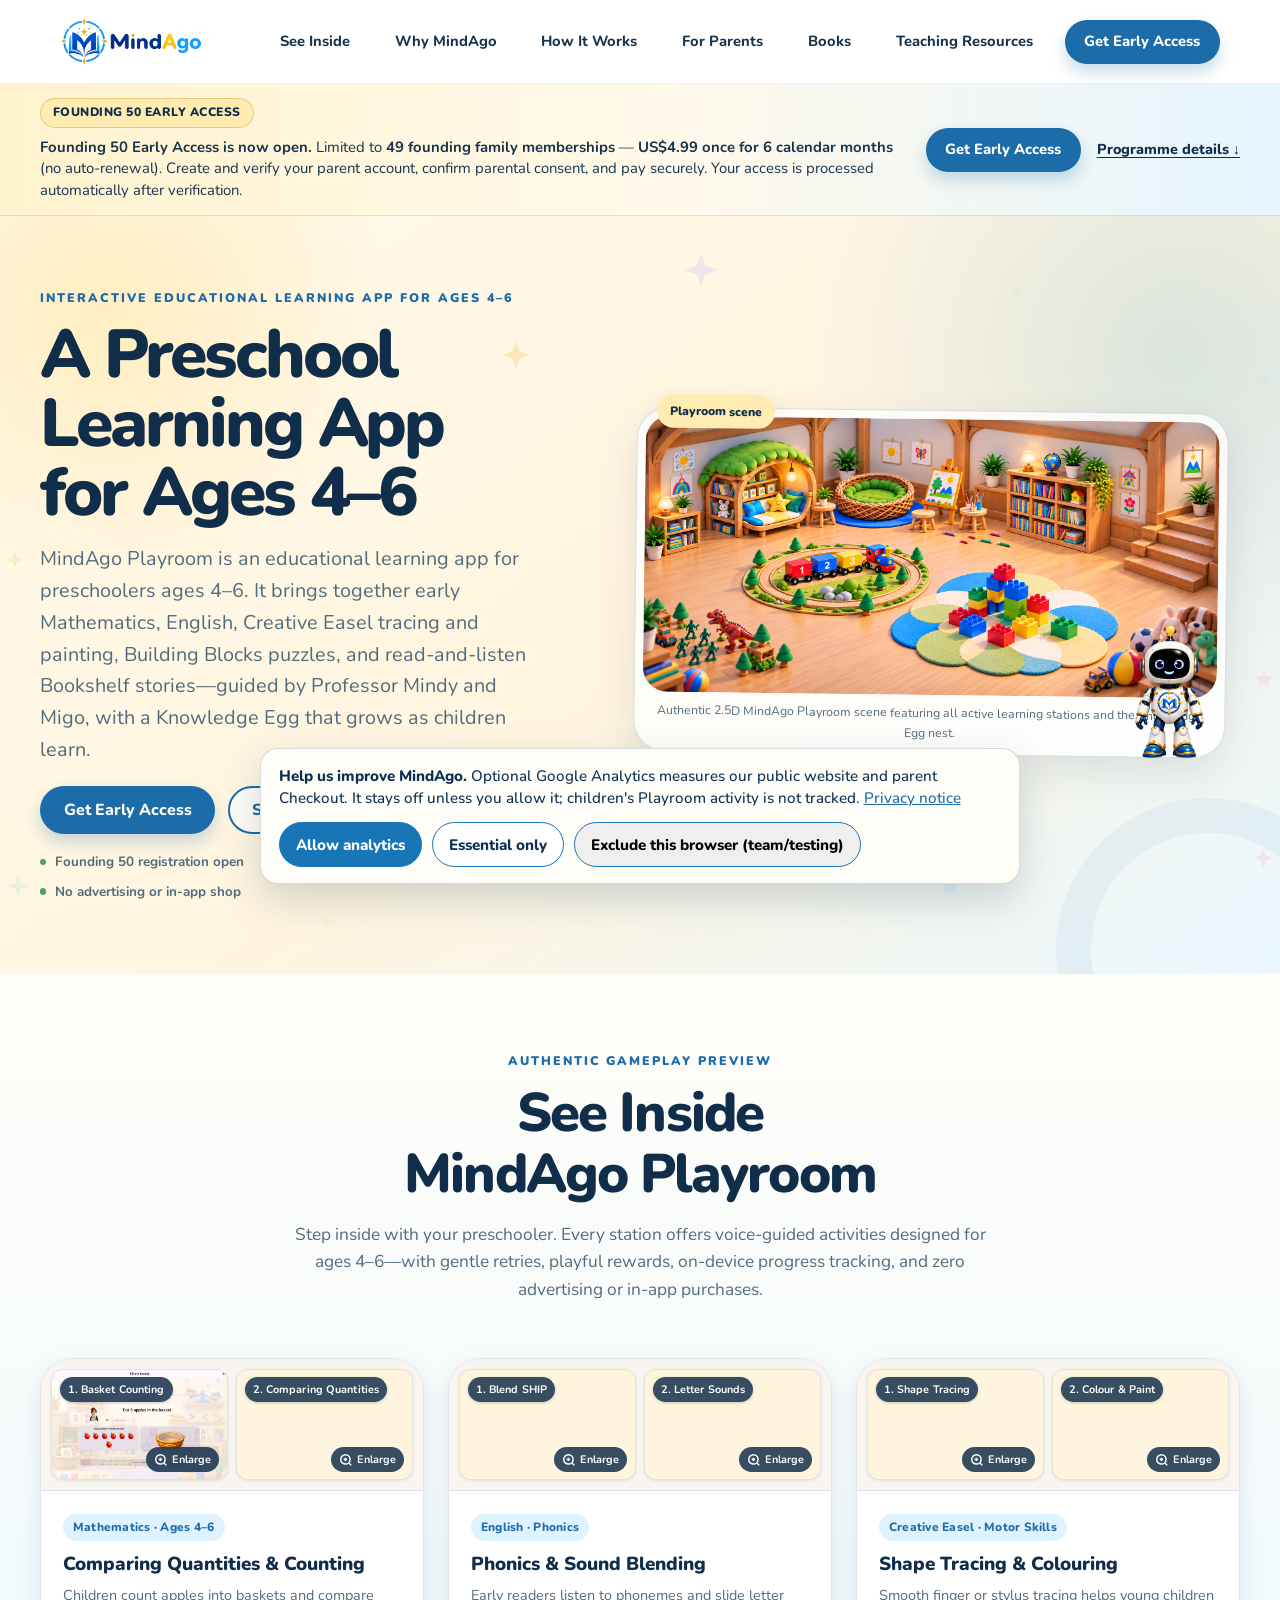
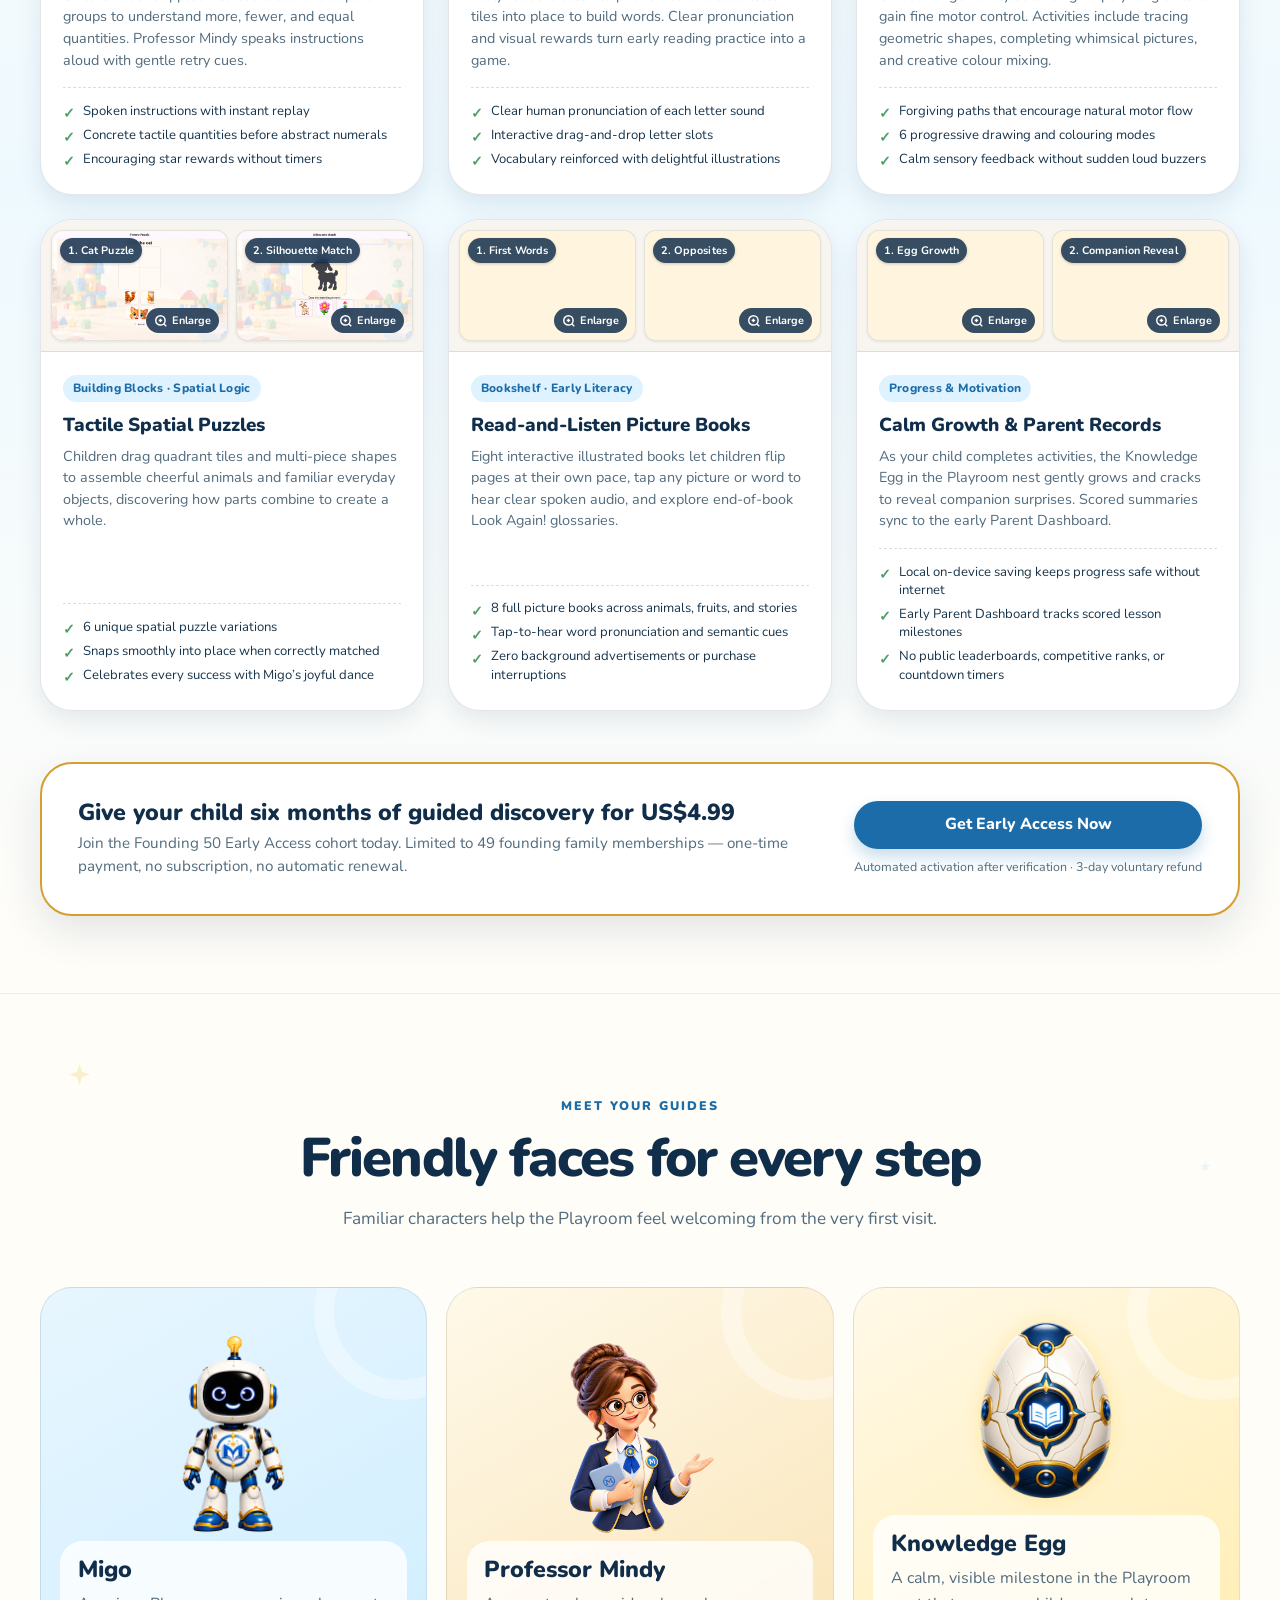
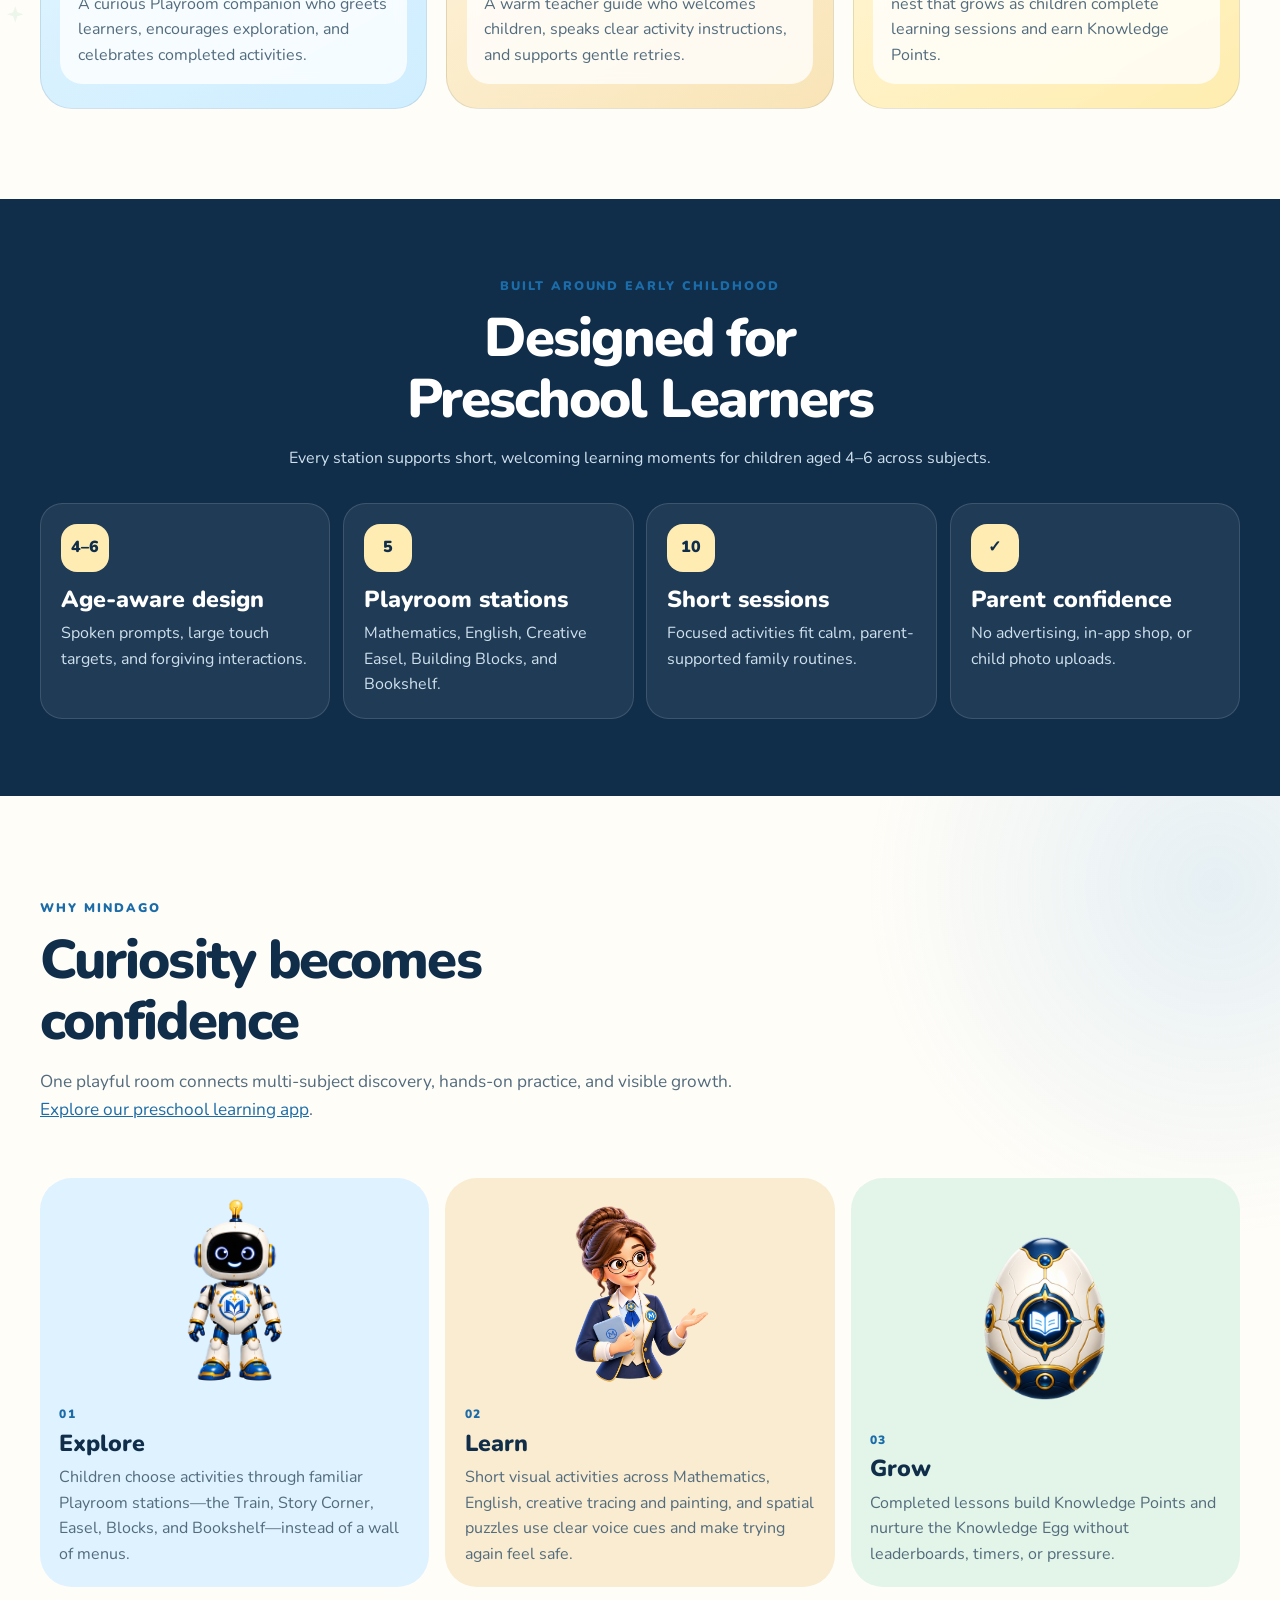
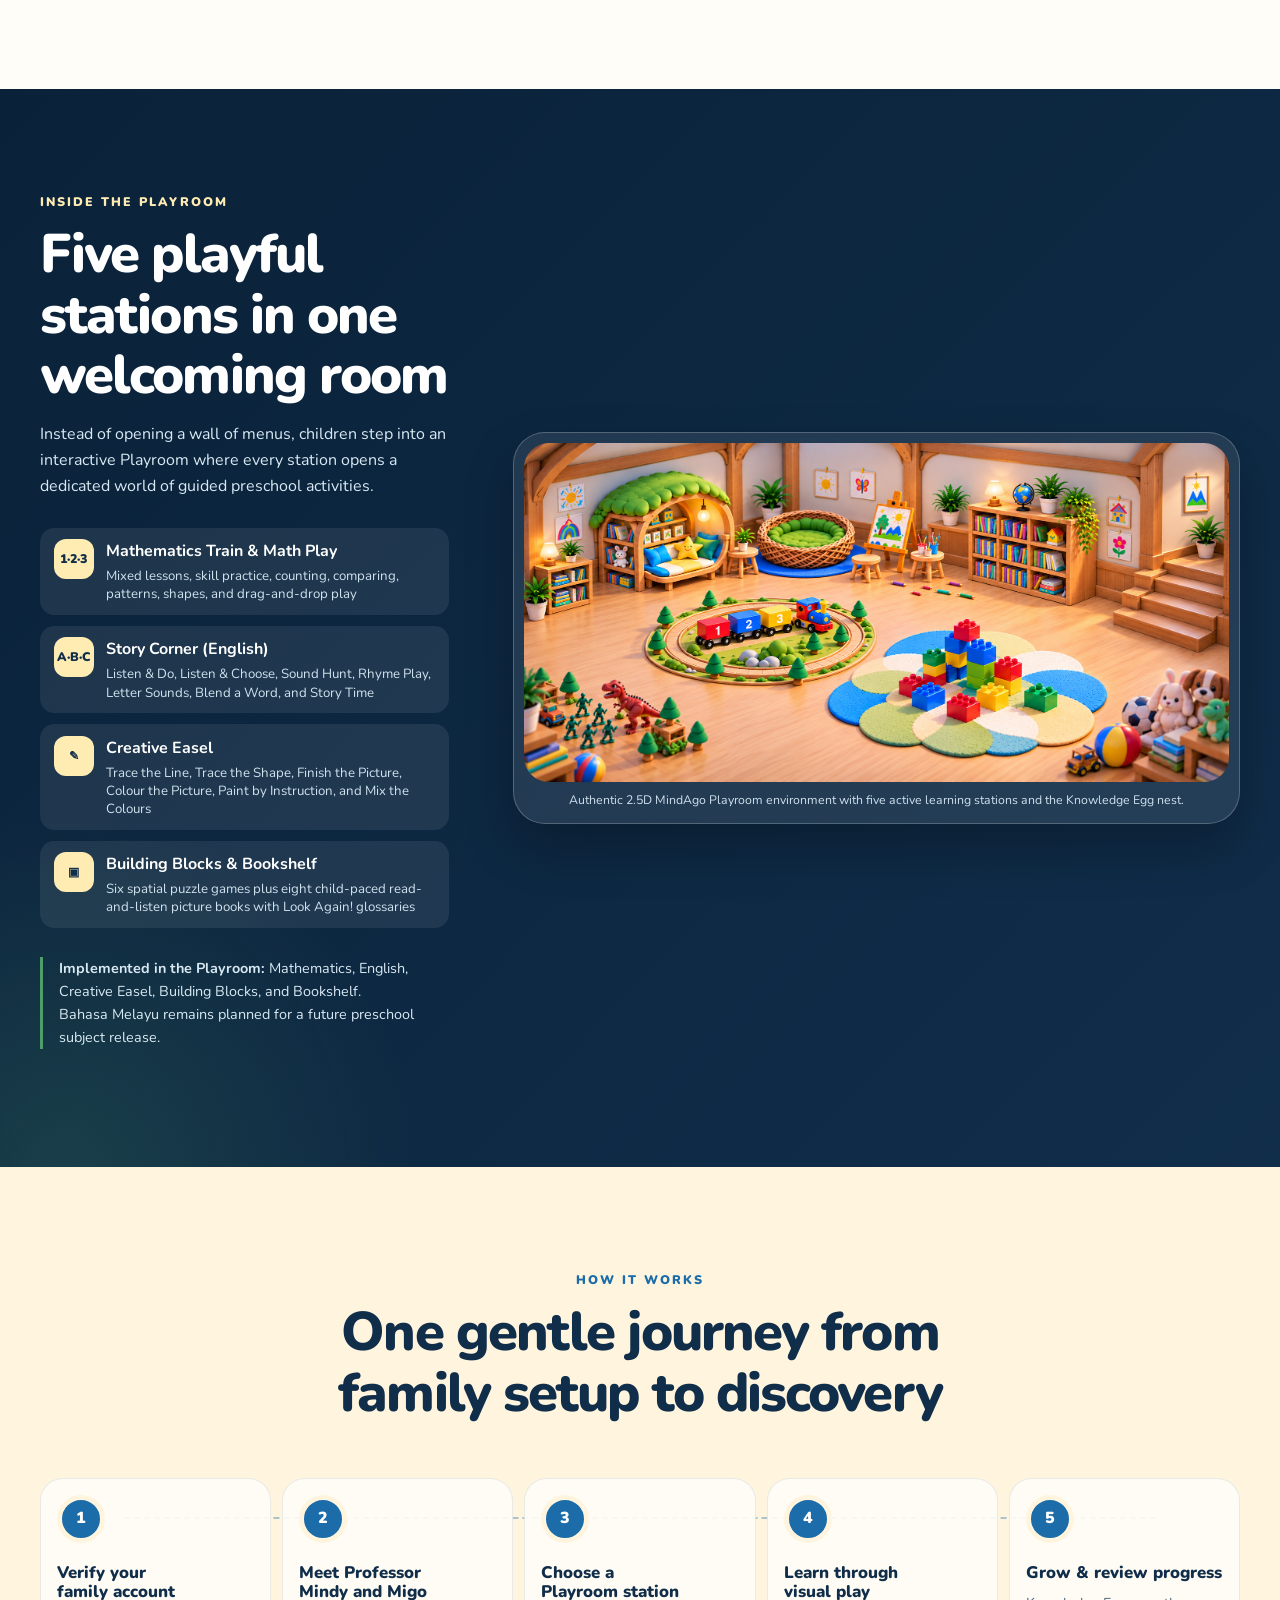
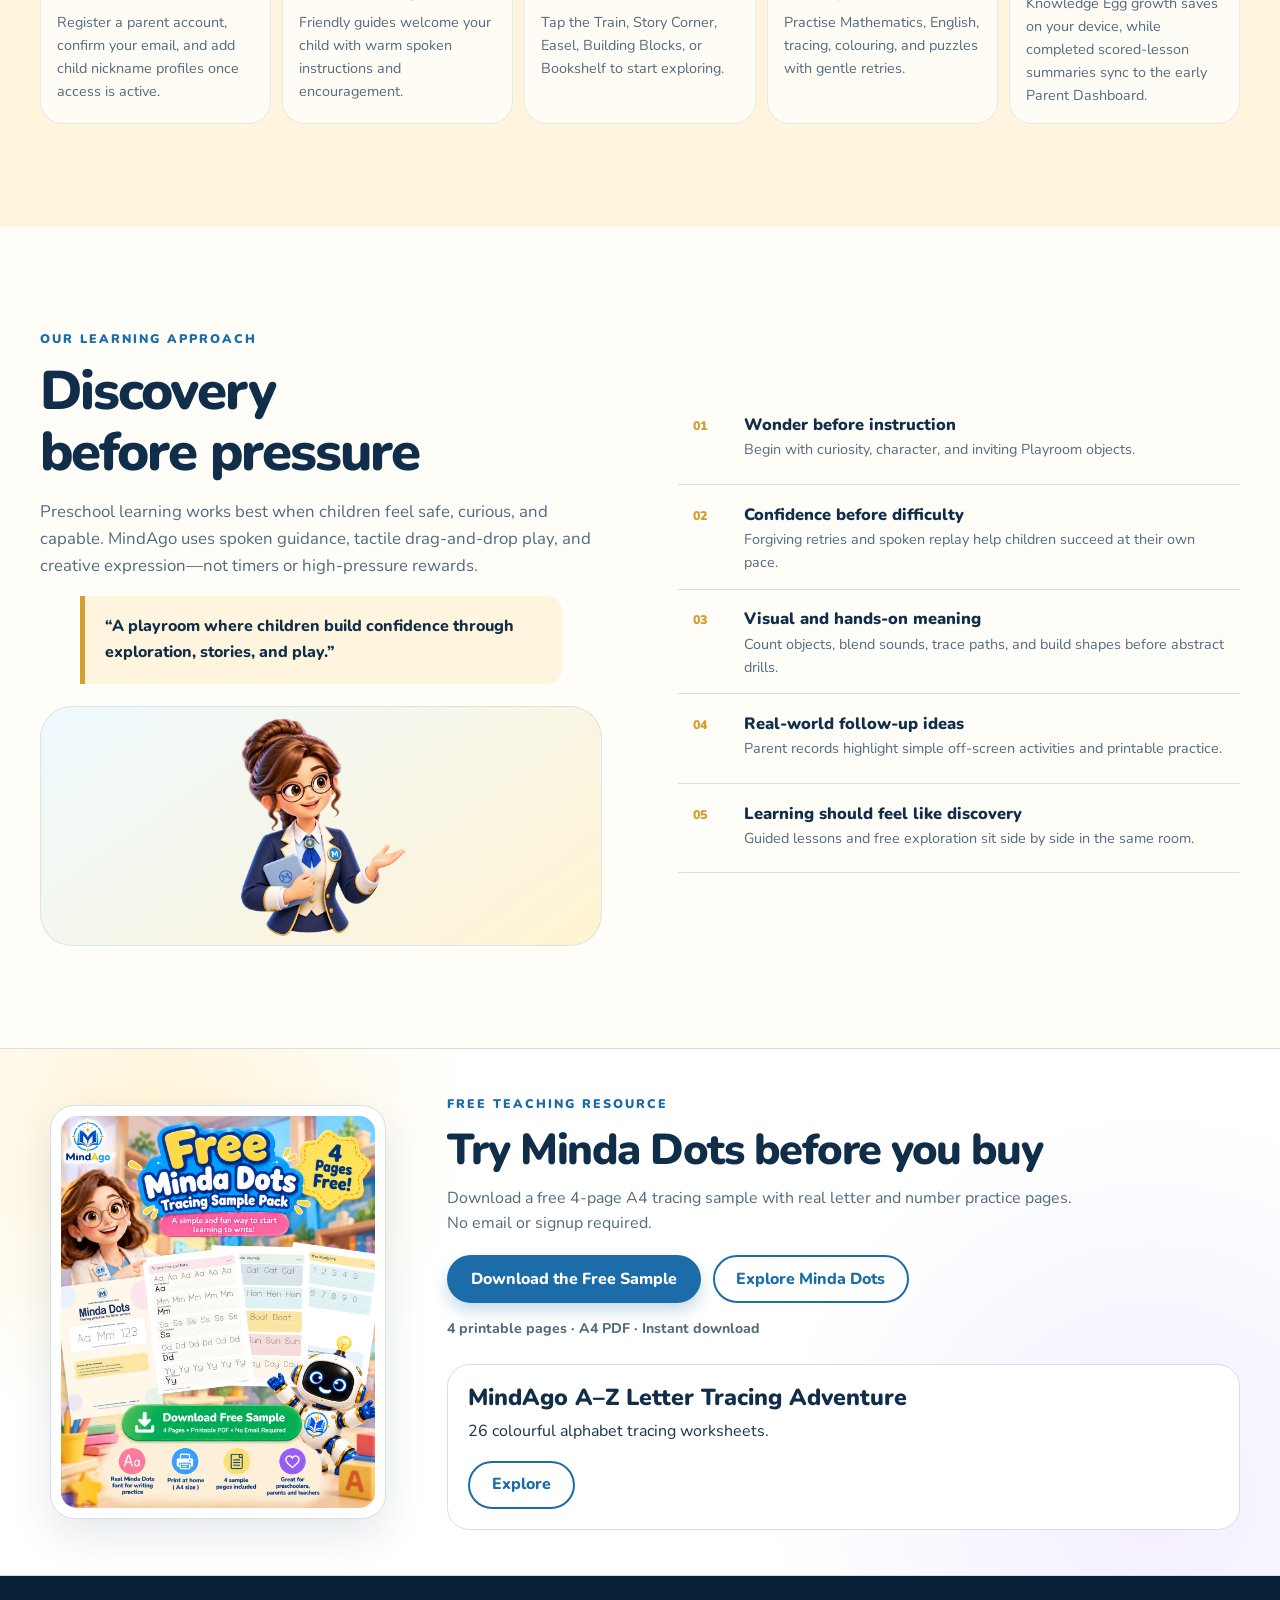
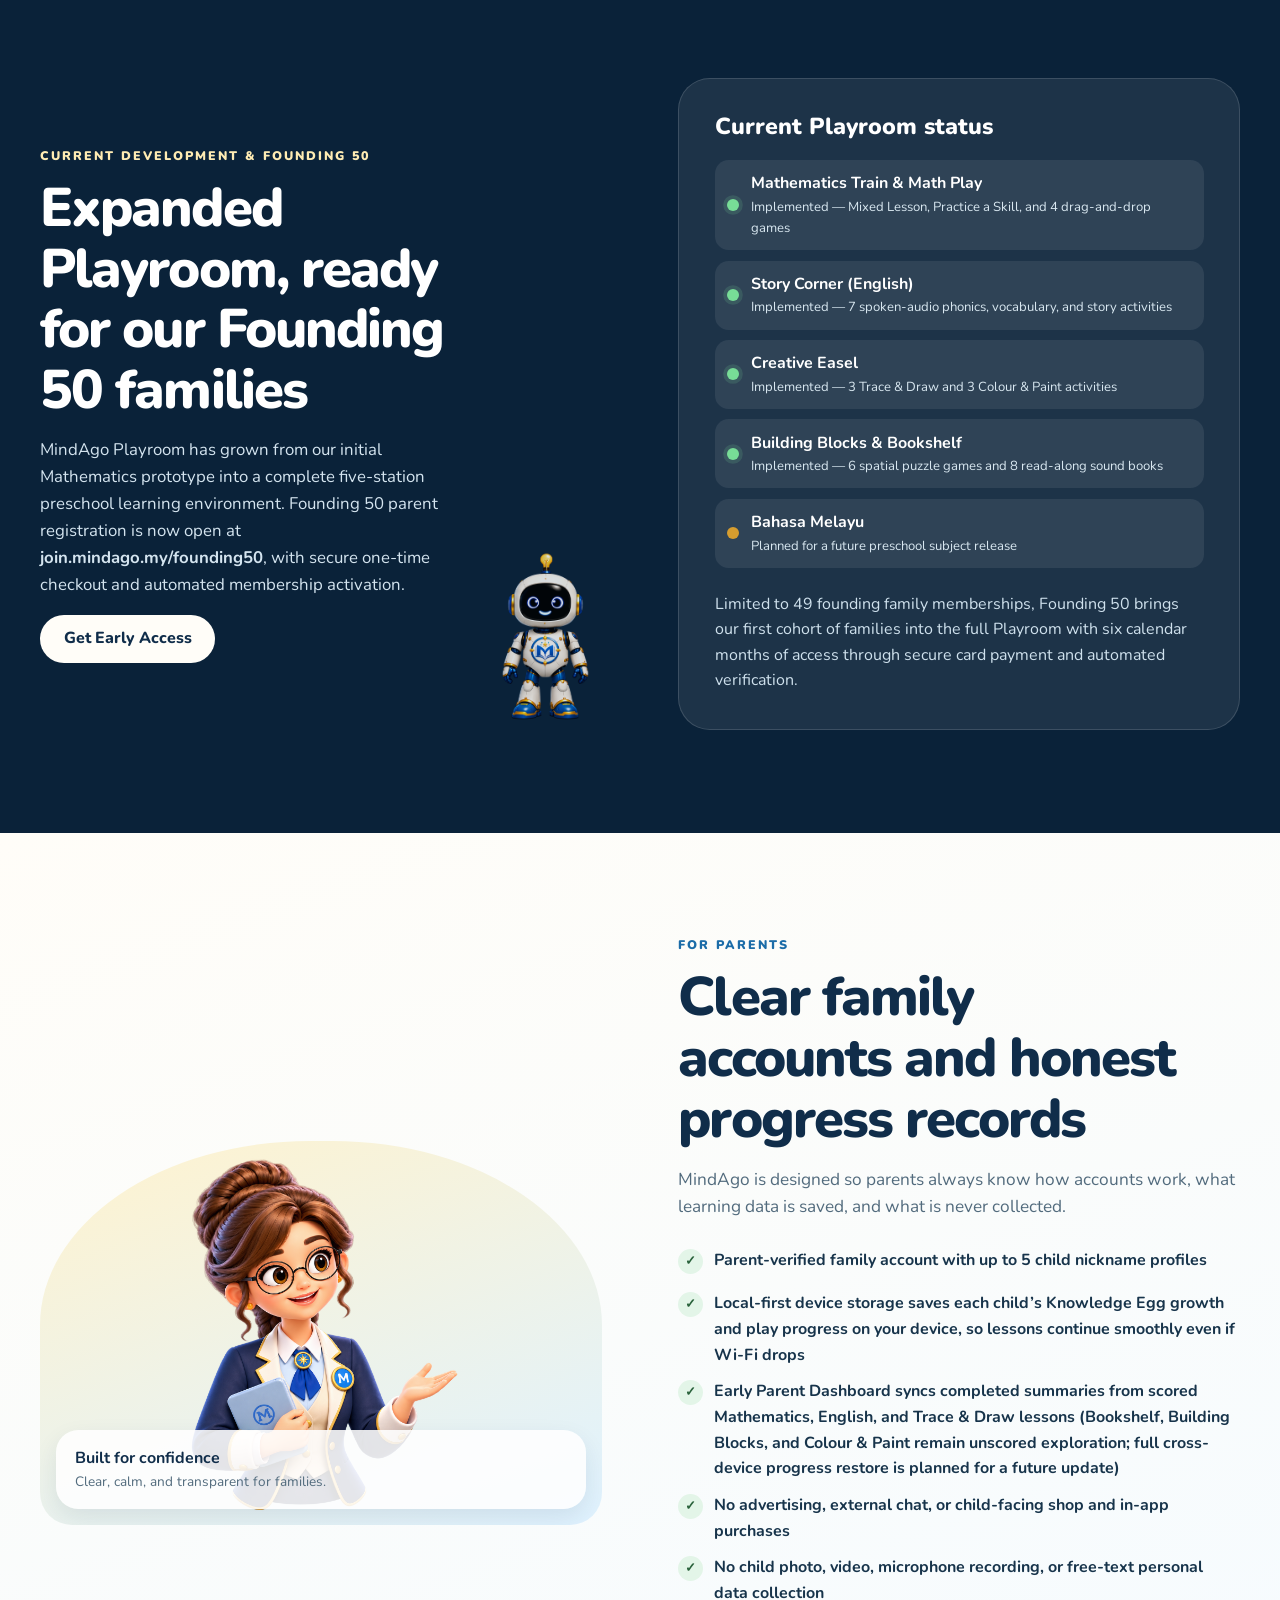
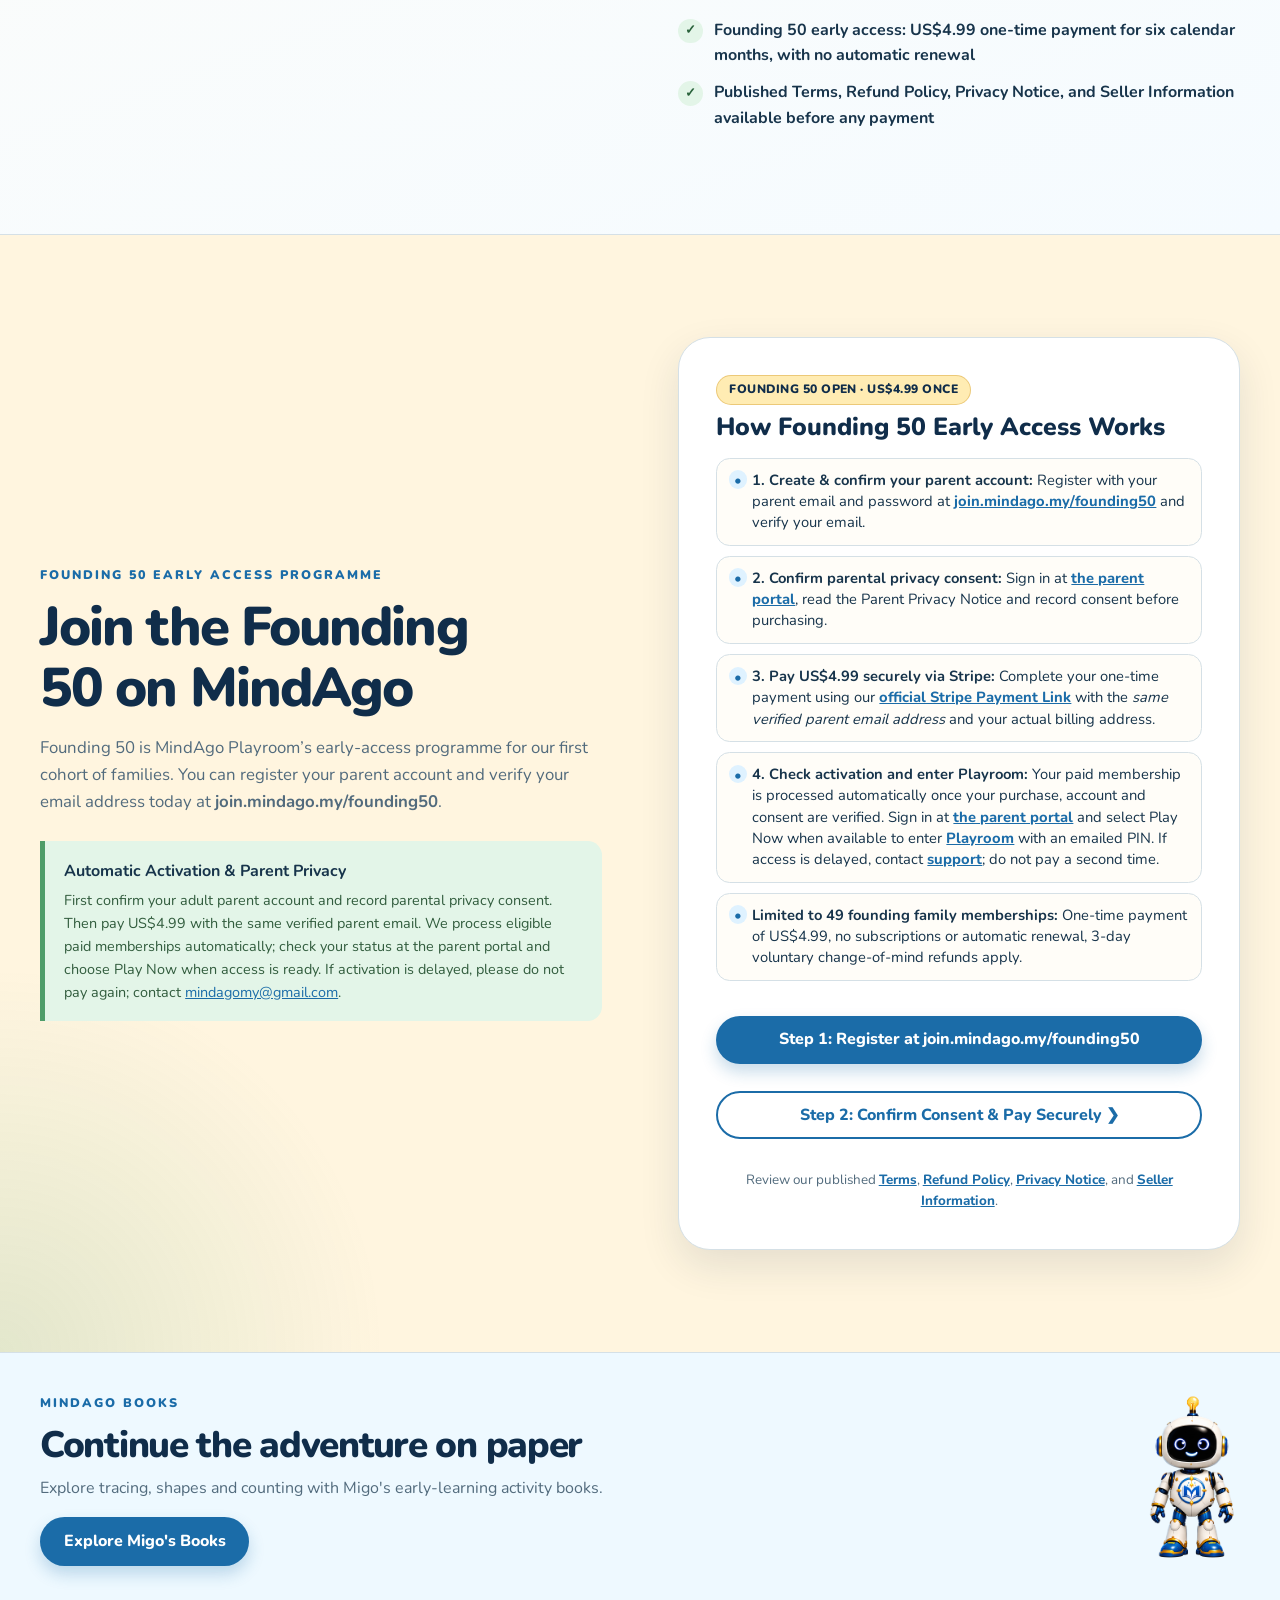
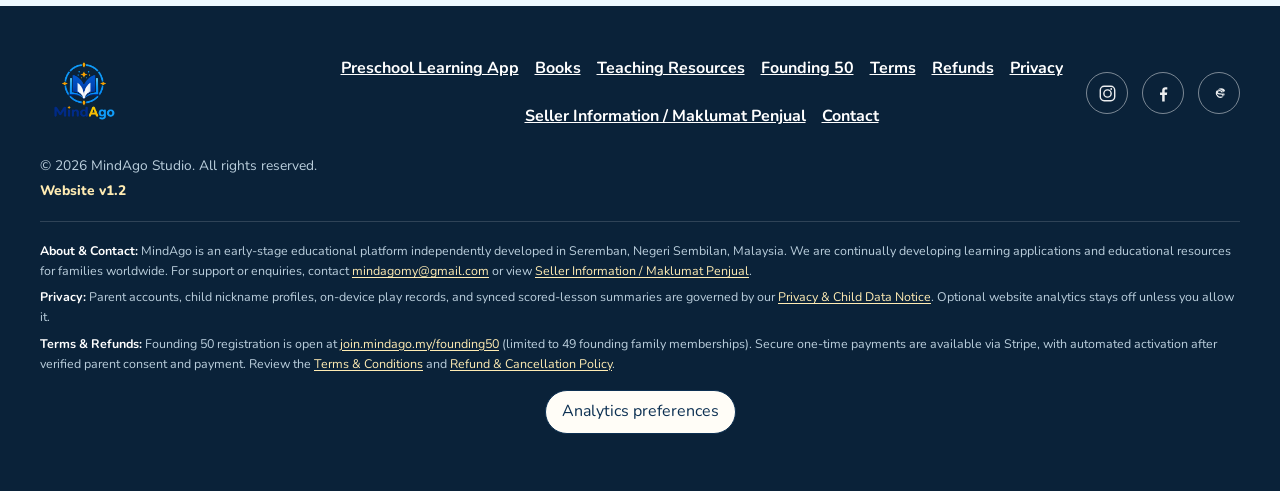
==== commit 6077ff31: "Merge approved website SEO and privacy controls (#5) fix(web): repair preschool discovery and consen" ====
--- a/index.html
+++ b/index.html
@@ -894,7 +894,7 @@
               <strong>Automatic Activation &amp; Parent Privacy</strong>
               <p>
                 First confirm your adult parent account and record parental privacy consent. Then pay US$4.99
-                through the parent portal, where we check availability before Stripe Checkout. We process eligible paid memberships automatically after verification; check
+                with the same verified parent email. We process eligible paid memberships automatically; check
                 your status at the parent portal and choose Play Now when access is ready. If activation is delayed,
                 please do not pay again; contact <a href="mailto:mindagomy@gmail.com">mindagomy@gmail.com</a>.
               </p>
@@ -917,7 +917,7 @@
               </li>
               <li>
                 <strong>3. Pay US$4.99 securely via Stripe:</strong>
-                Complete your one-time payment using our <a href="https://join.mindago.my/founding50">verified parent checkout</a> after signing in and confirming parental privacy consent. We check availability and use your verified parent email automatically. Enter your actual billing address in Stripe.
+                Complete your one-time payment using our <a href="https://buy.stripe.com/4gMbJ13reeiD4iS17Q9sk00" target="_blank" rel="noopener">official Stripe Payment Link</a> with the <em>same verified parent email address</em> and your actual billing address.
               </li>
               <li>
                 <strong>4. Check activation and enter Playroom:</strong>
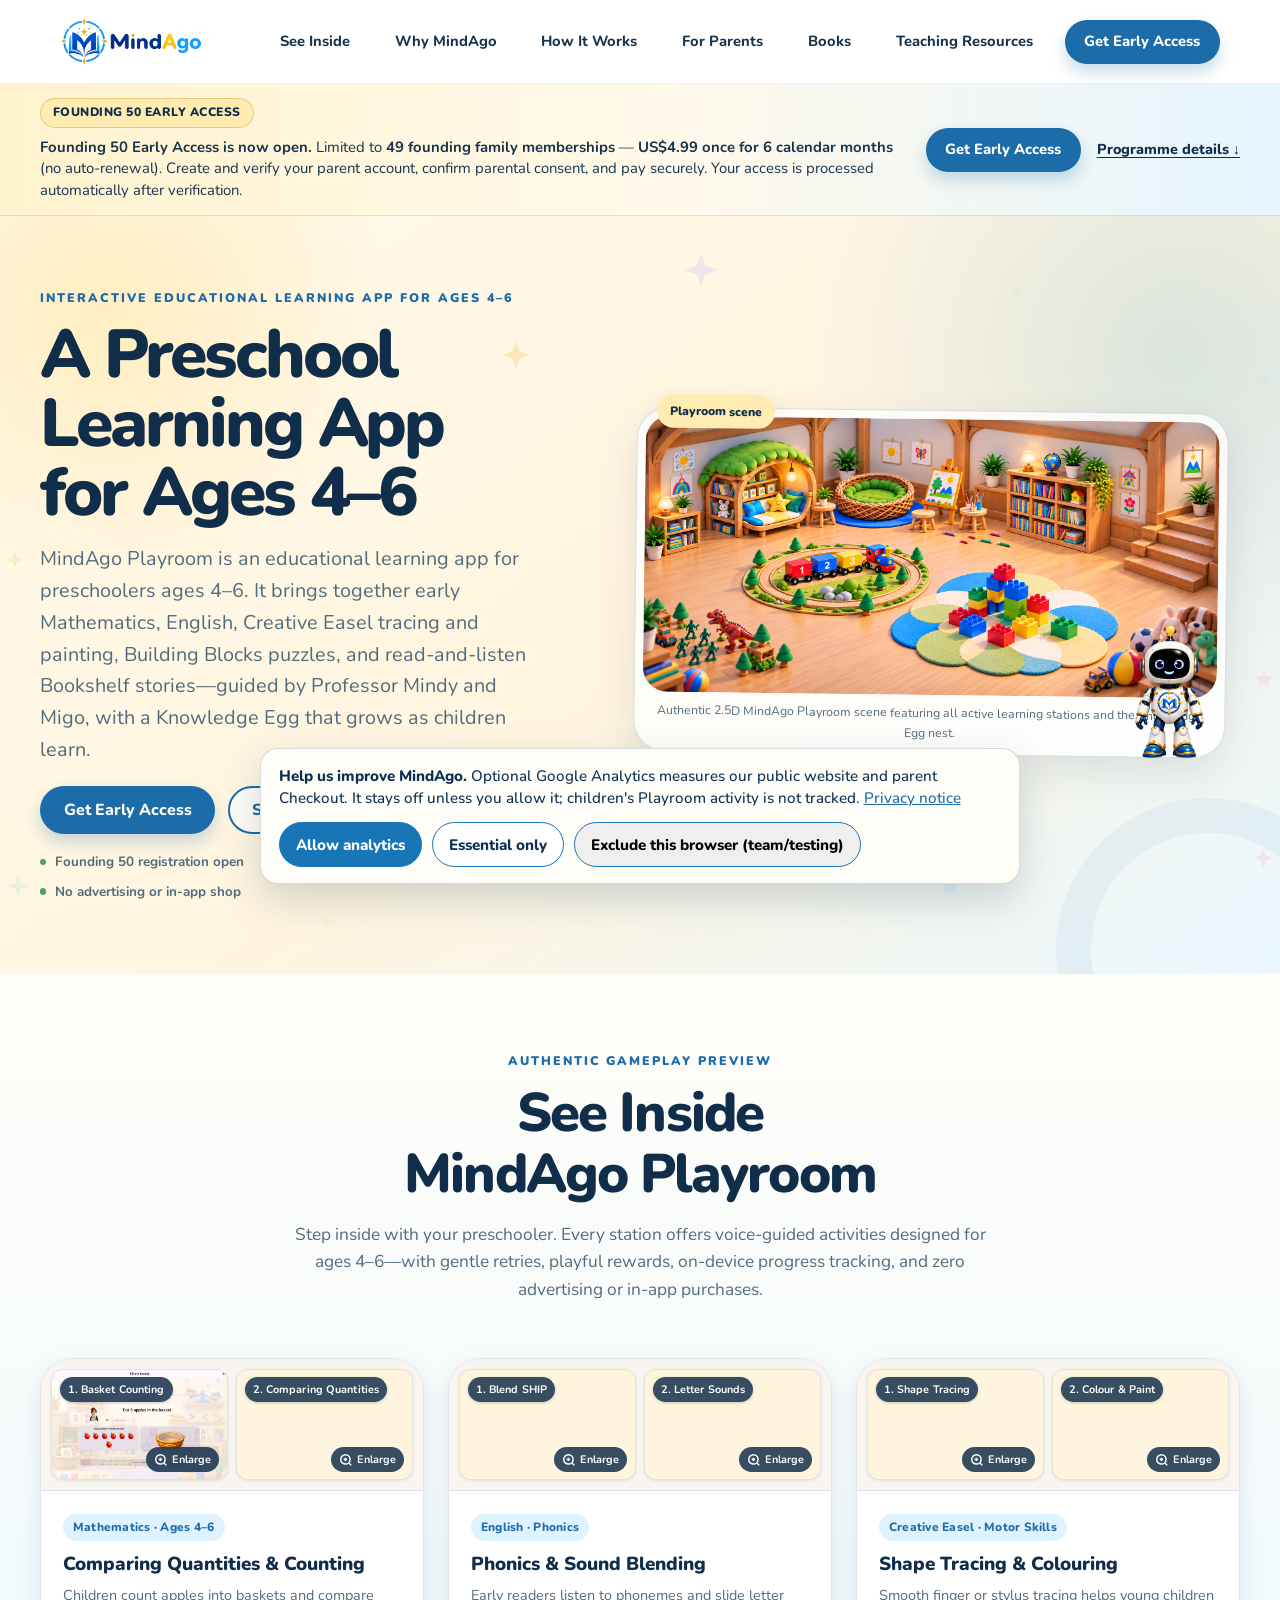
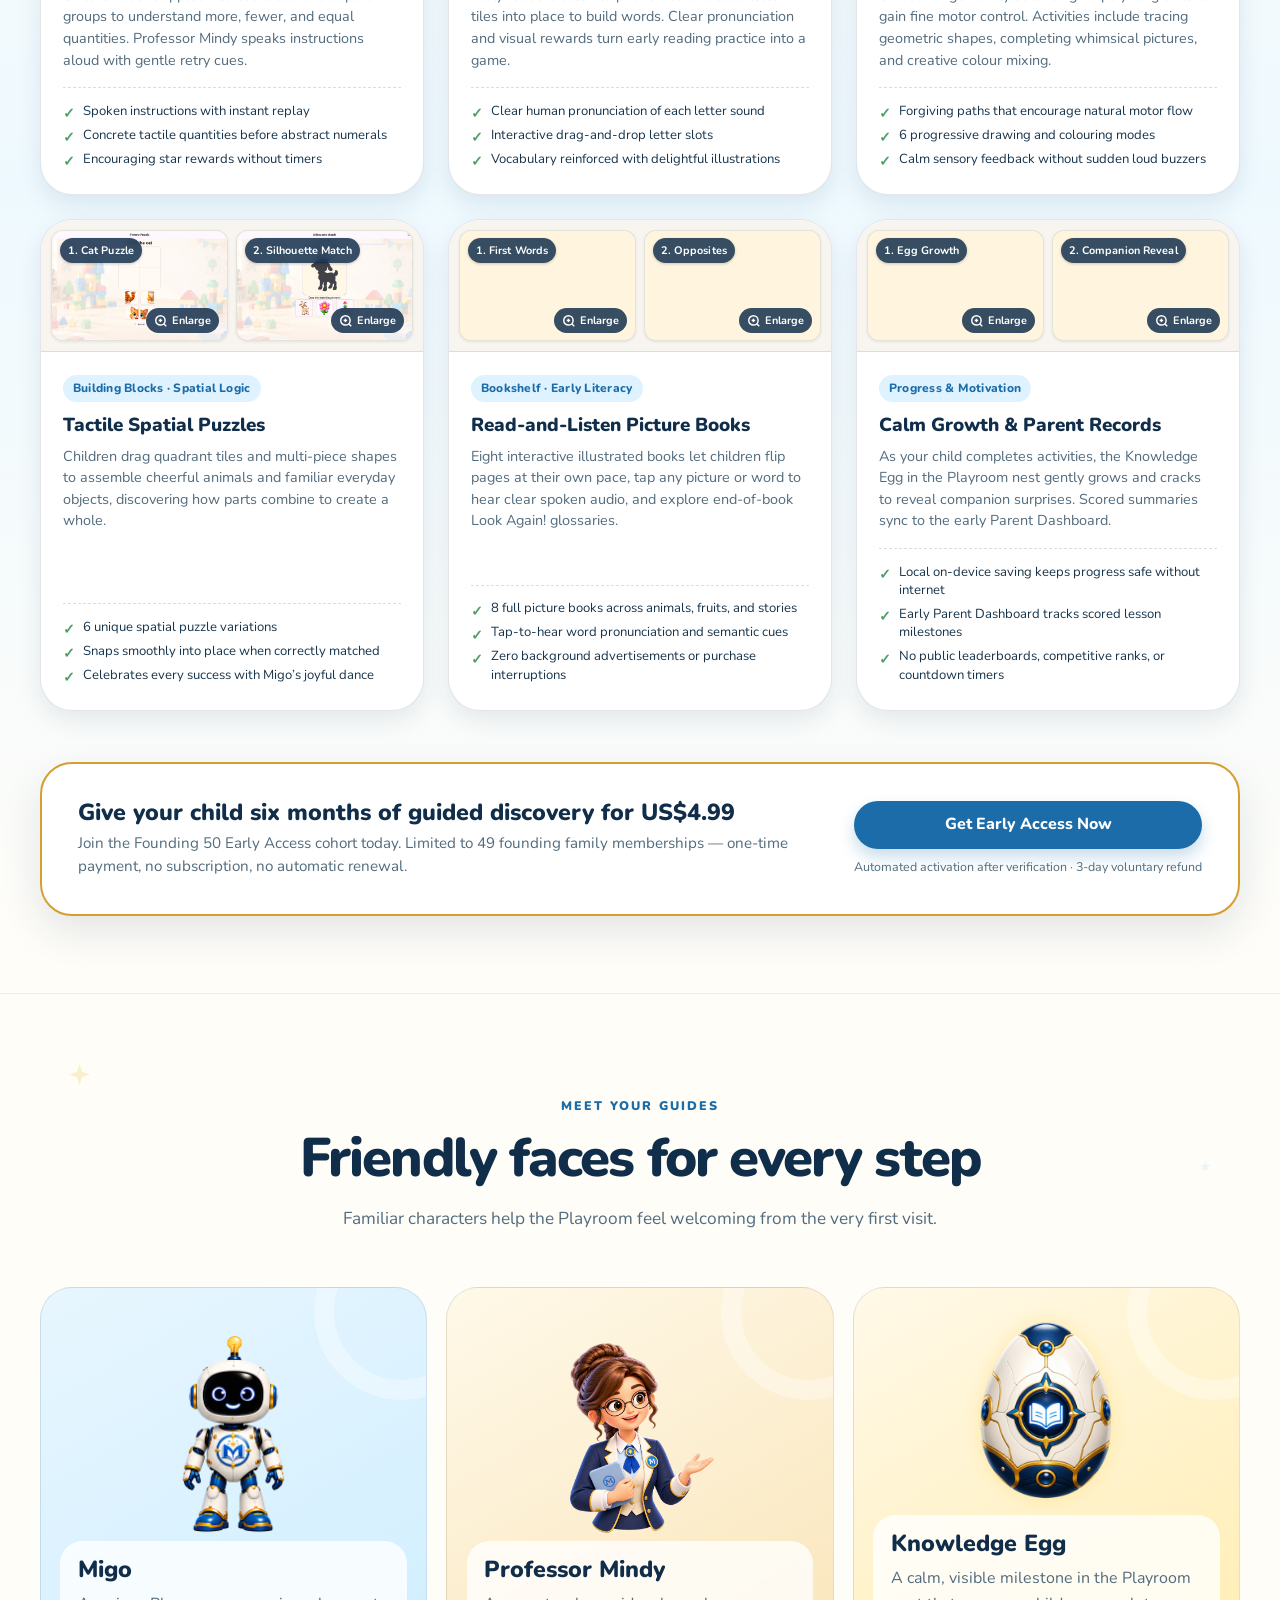
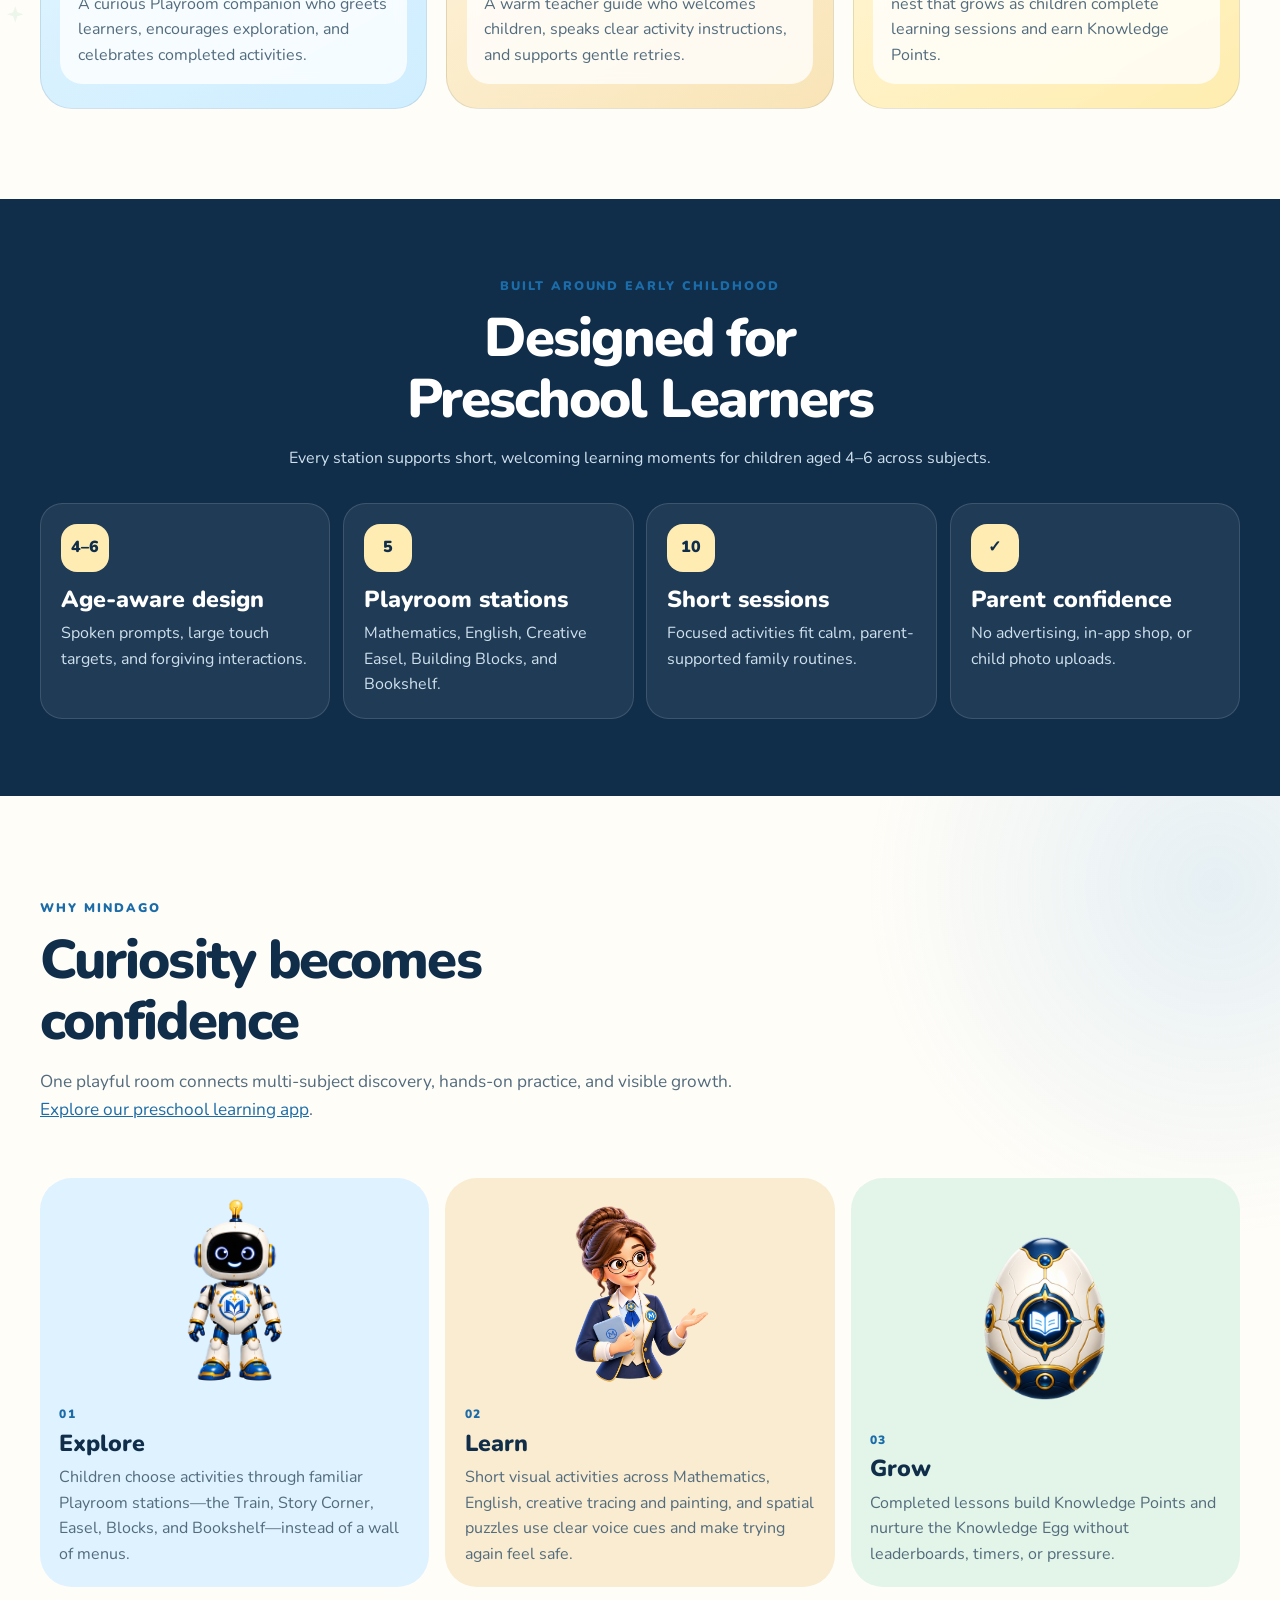
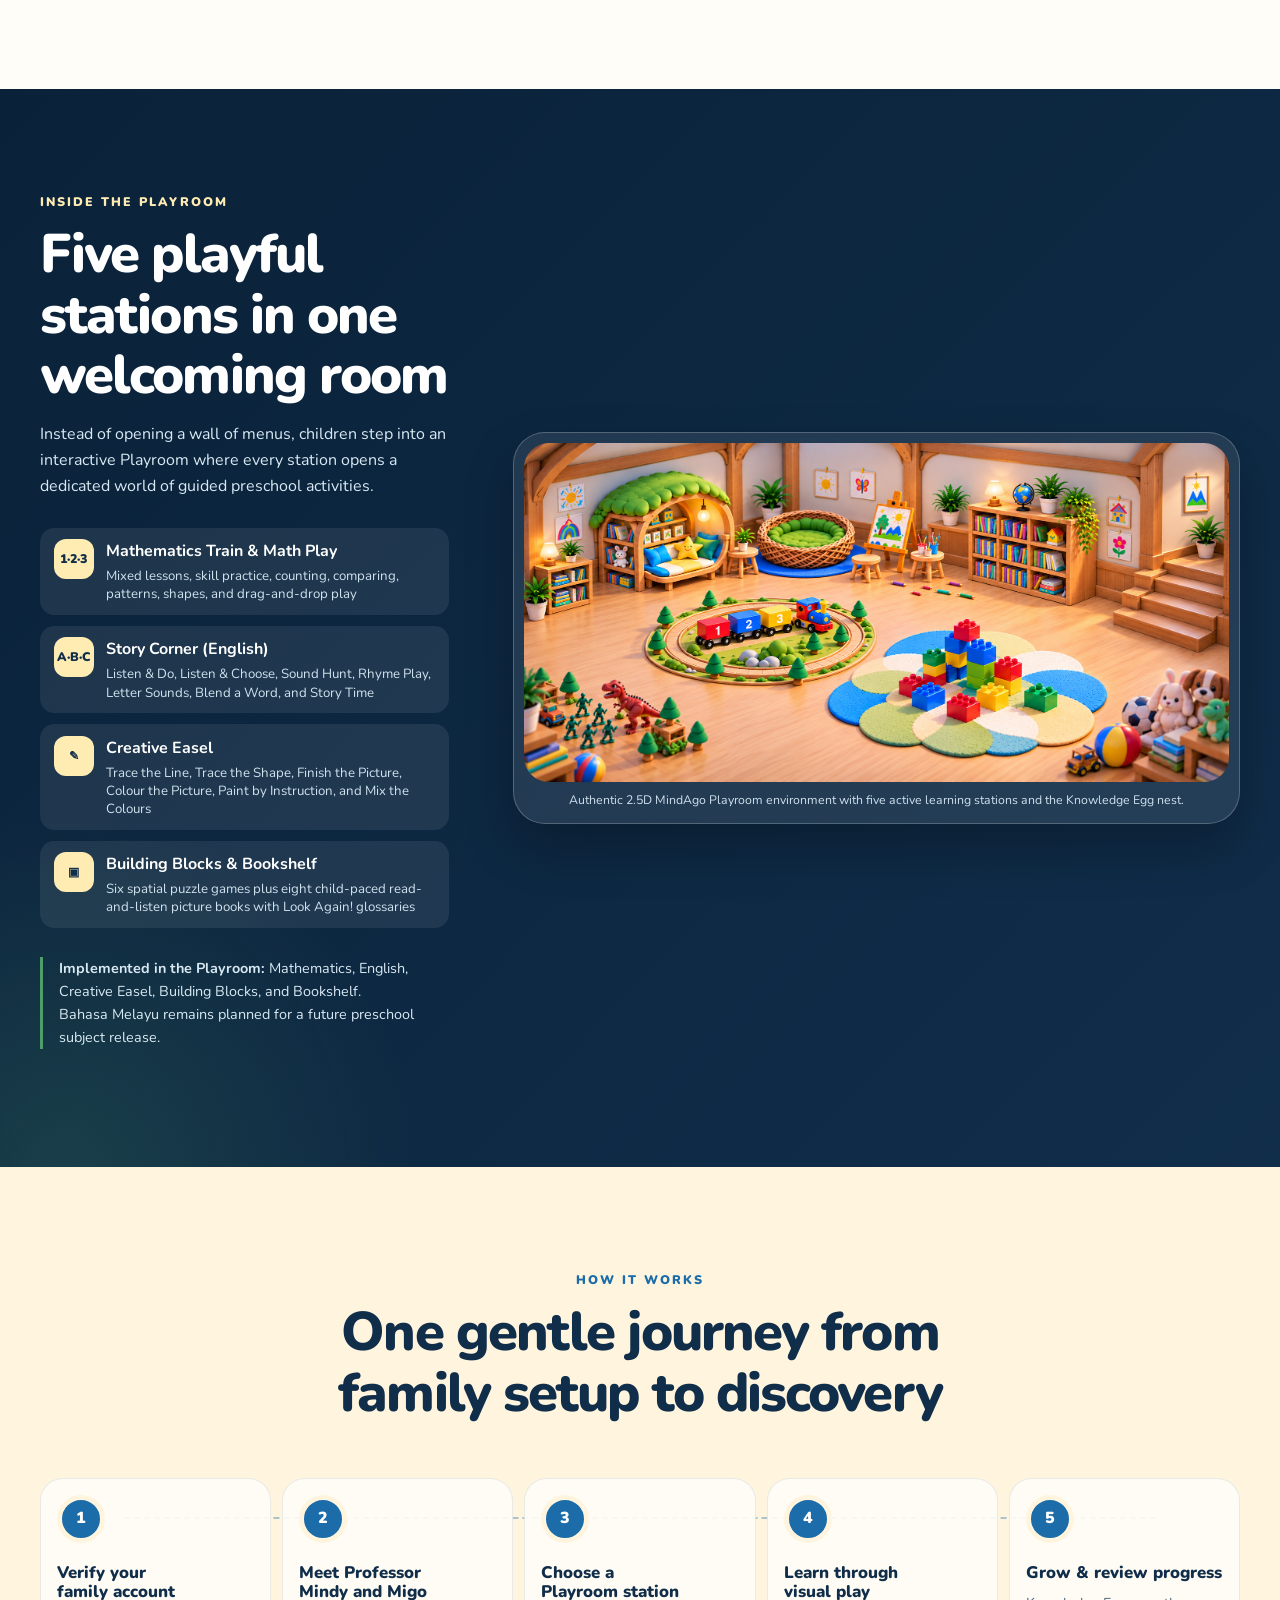
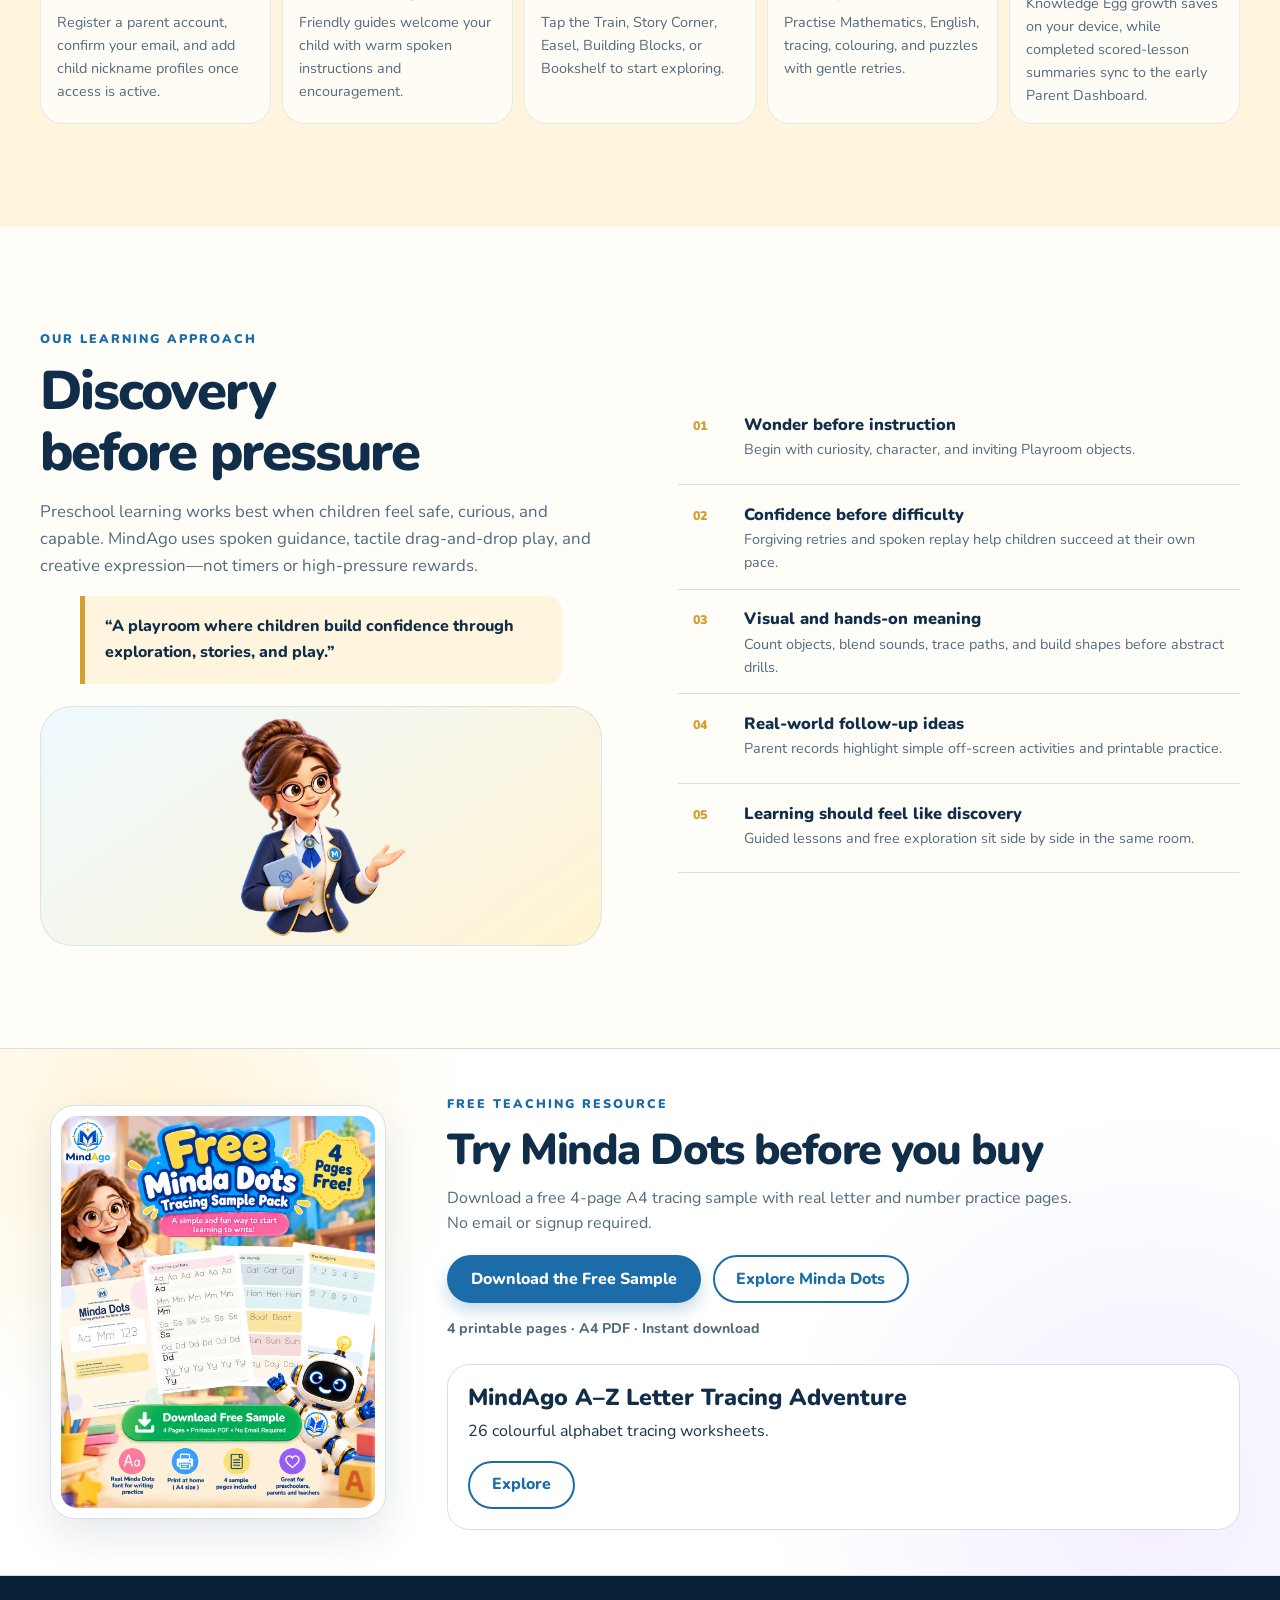
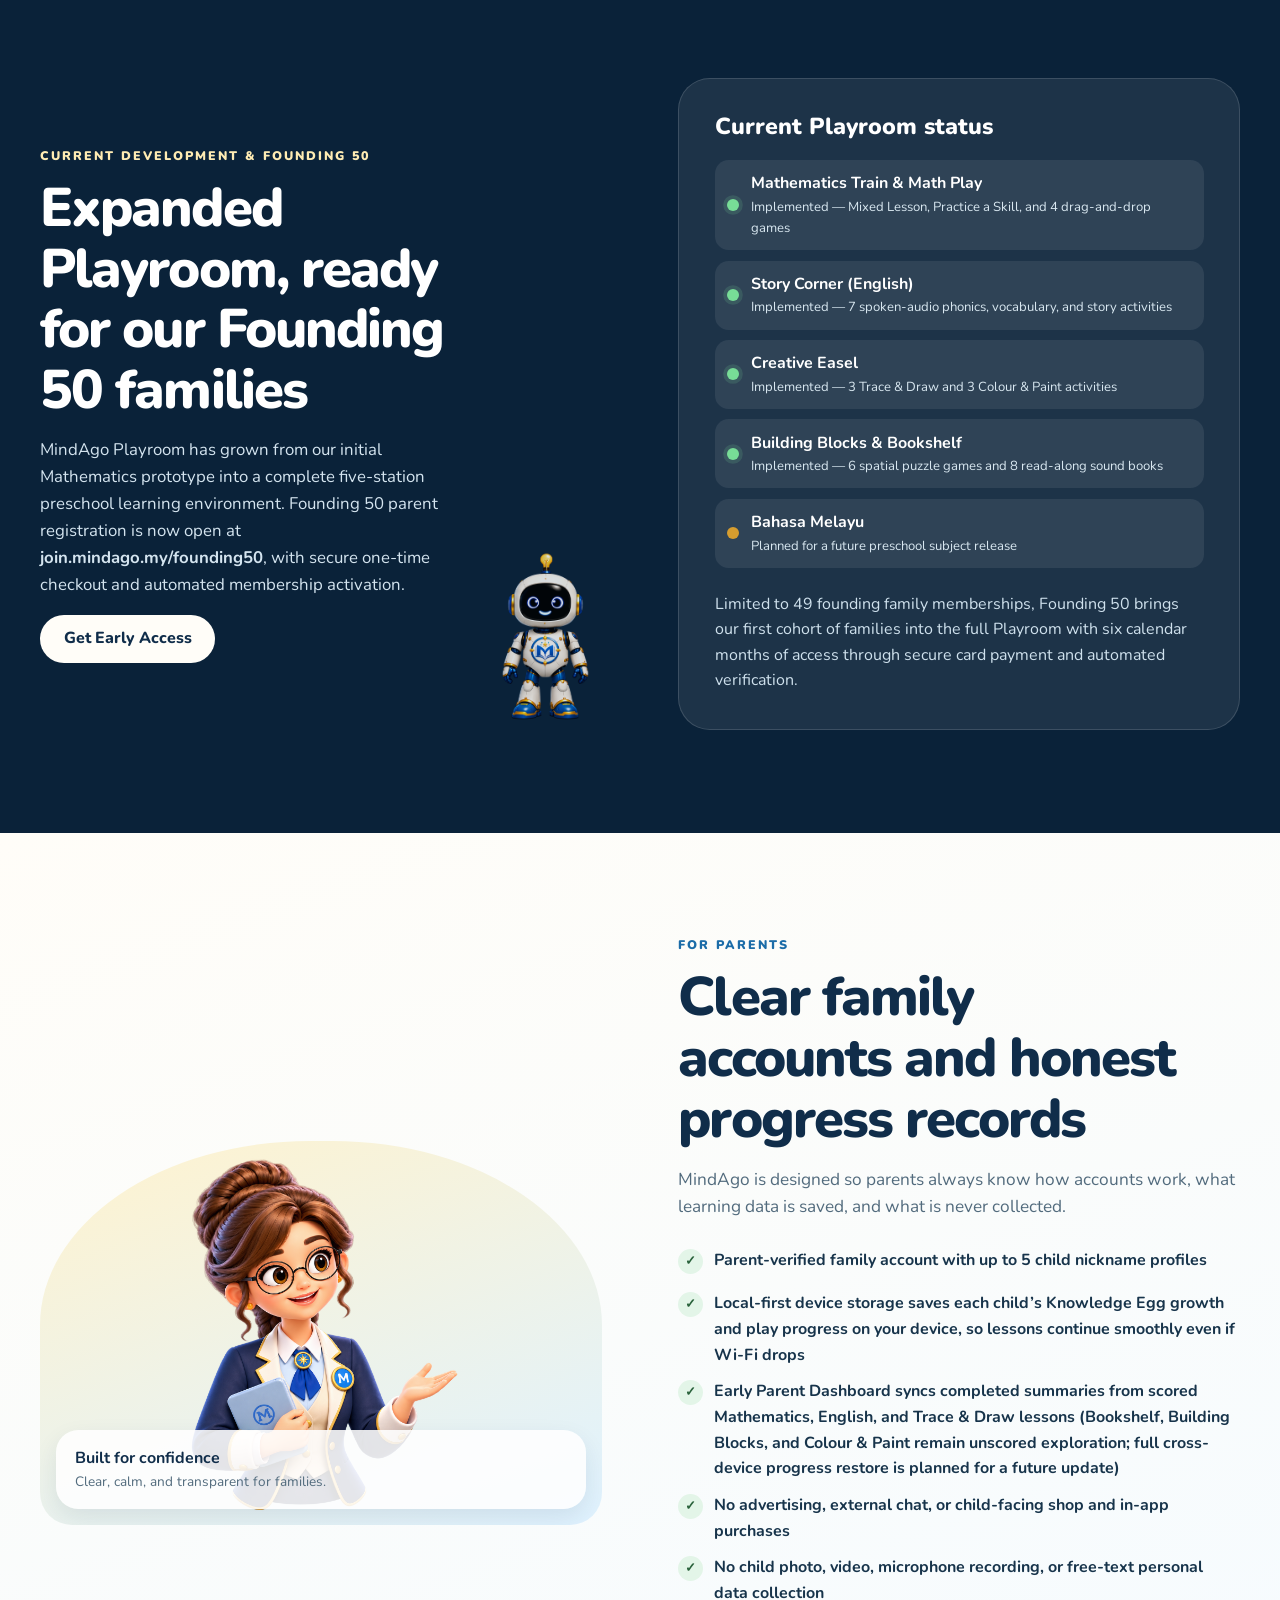
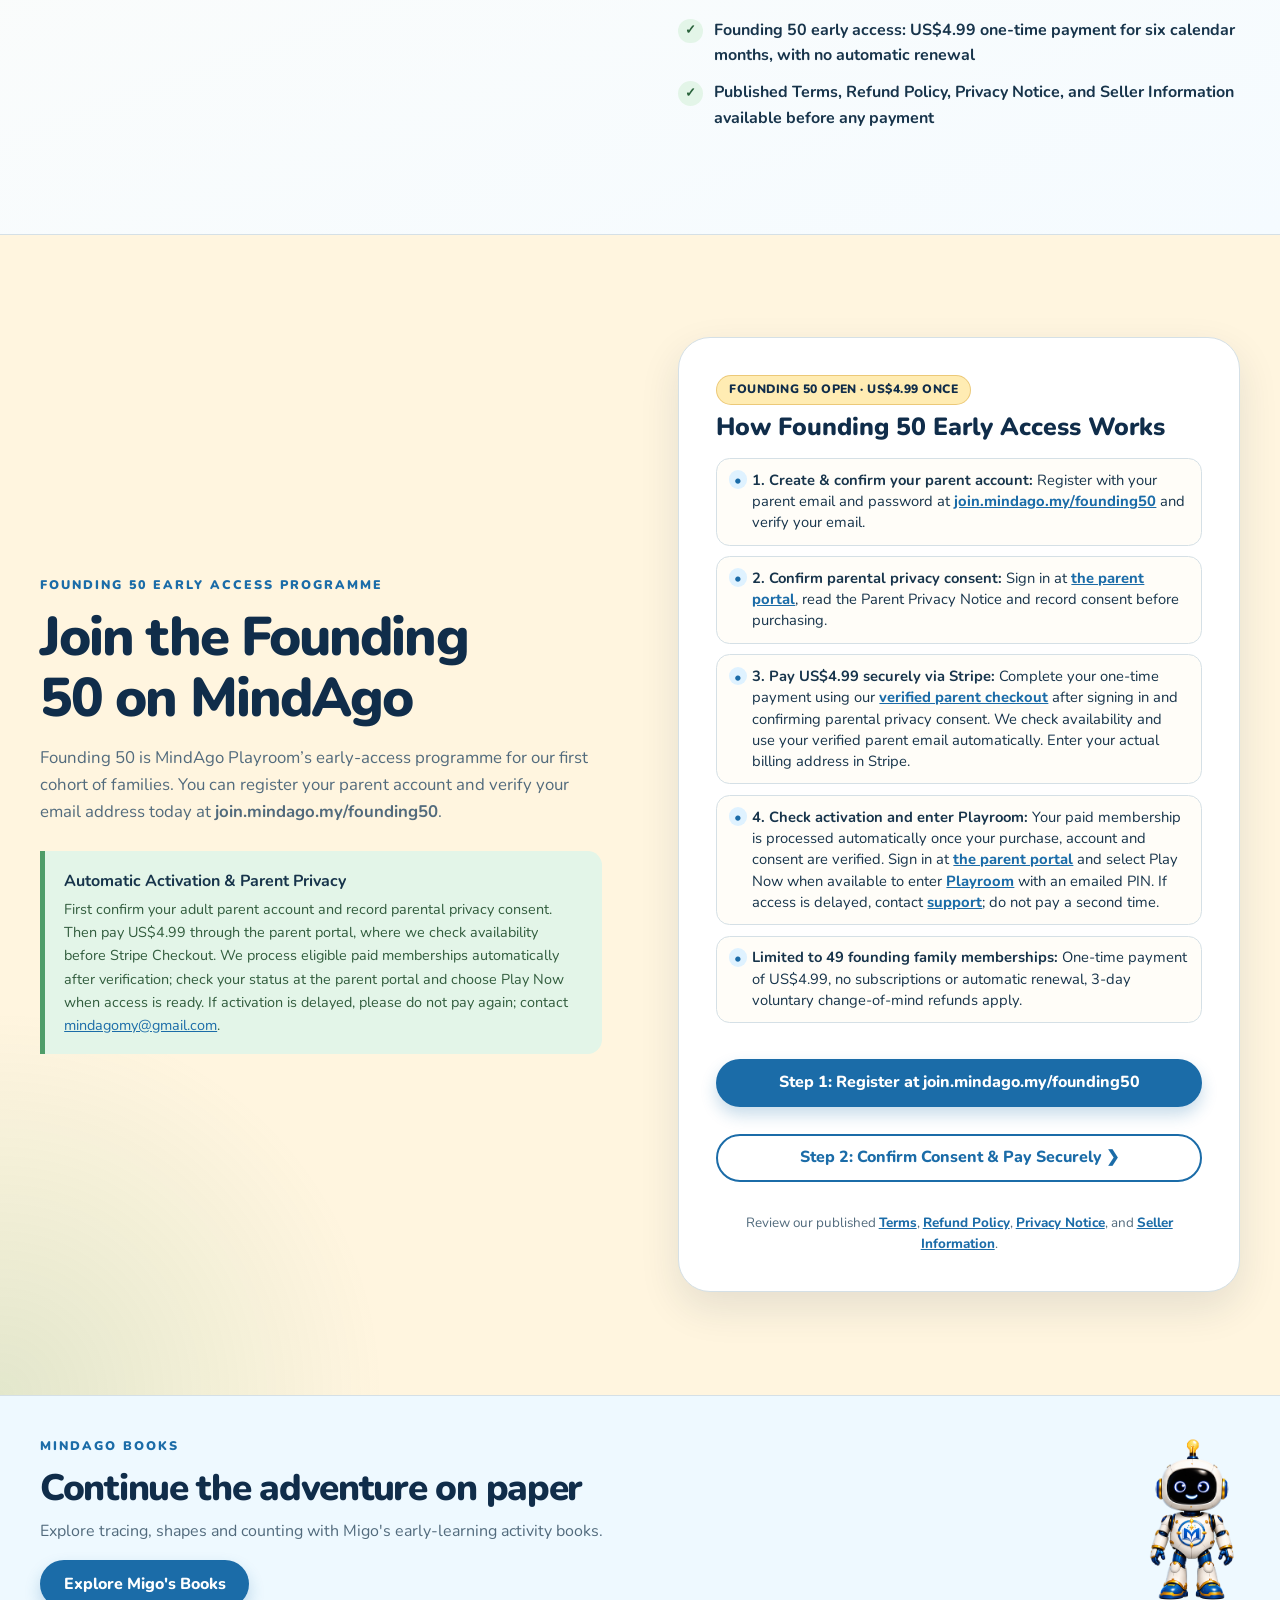
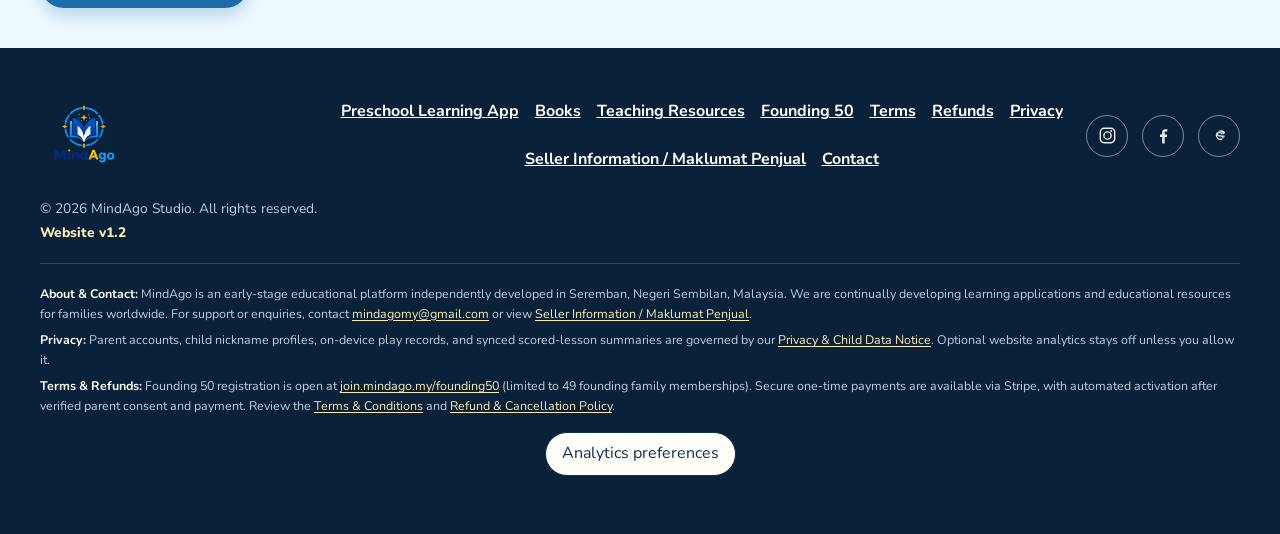
==== commit 8e5e3817: "Merge verified-parent Founding 50 website checkout journey (#6) fix(web): consolidate Founding 50 pu" ====
--- a/index.html
+++ b/index.html
@@ -894,7 +894,7 @@
               <strong>Automatic Activation &amp; Parent Privacy</strong>
               <p>
                 First confirm your adult parent account and record parental privacy consent. Then pay US$4.99
-                with the same verified parent email. We process eligible paid memberships automatically; check
+                through the parent portal, where we check availability before Stripe Checkout. We process eligible paid memberships automatically after verification; check
                 your status at the parent portal and choose Play Now when access is ready. If activation is delayed,
                 please do not pay again; contact <a href="mailto:mindagomy@gmail.com">mindagomy@gmail.com</a>.
               </p>
@@ -917,7 +917,7 @@
               </li>
               <li>
                 <strong>3. Pay US$4.99 securely via Stripe:</strong>
-                Complete your one-time payment using our <a href="https://buy.stripe.com/4gMbJ13reeiD4iS17Q9sk00" target="_blank" rel="noopener">official Stripe Payment Link</a> with the <em>same verified parent email address</em> and your actual billing address.
+                Complete your one-time payment using our <a href="https://join.mindago.my/founding50">verified parent checkout</a> after signing in and confirming parental privacy consent. We check availability and use your verified parent email automatically. Enter your actual billing address in Stripe.
               </li>
               <li>
                 <strong>4. Check activation and enter Playroom:</strong>
